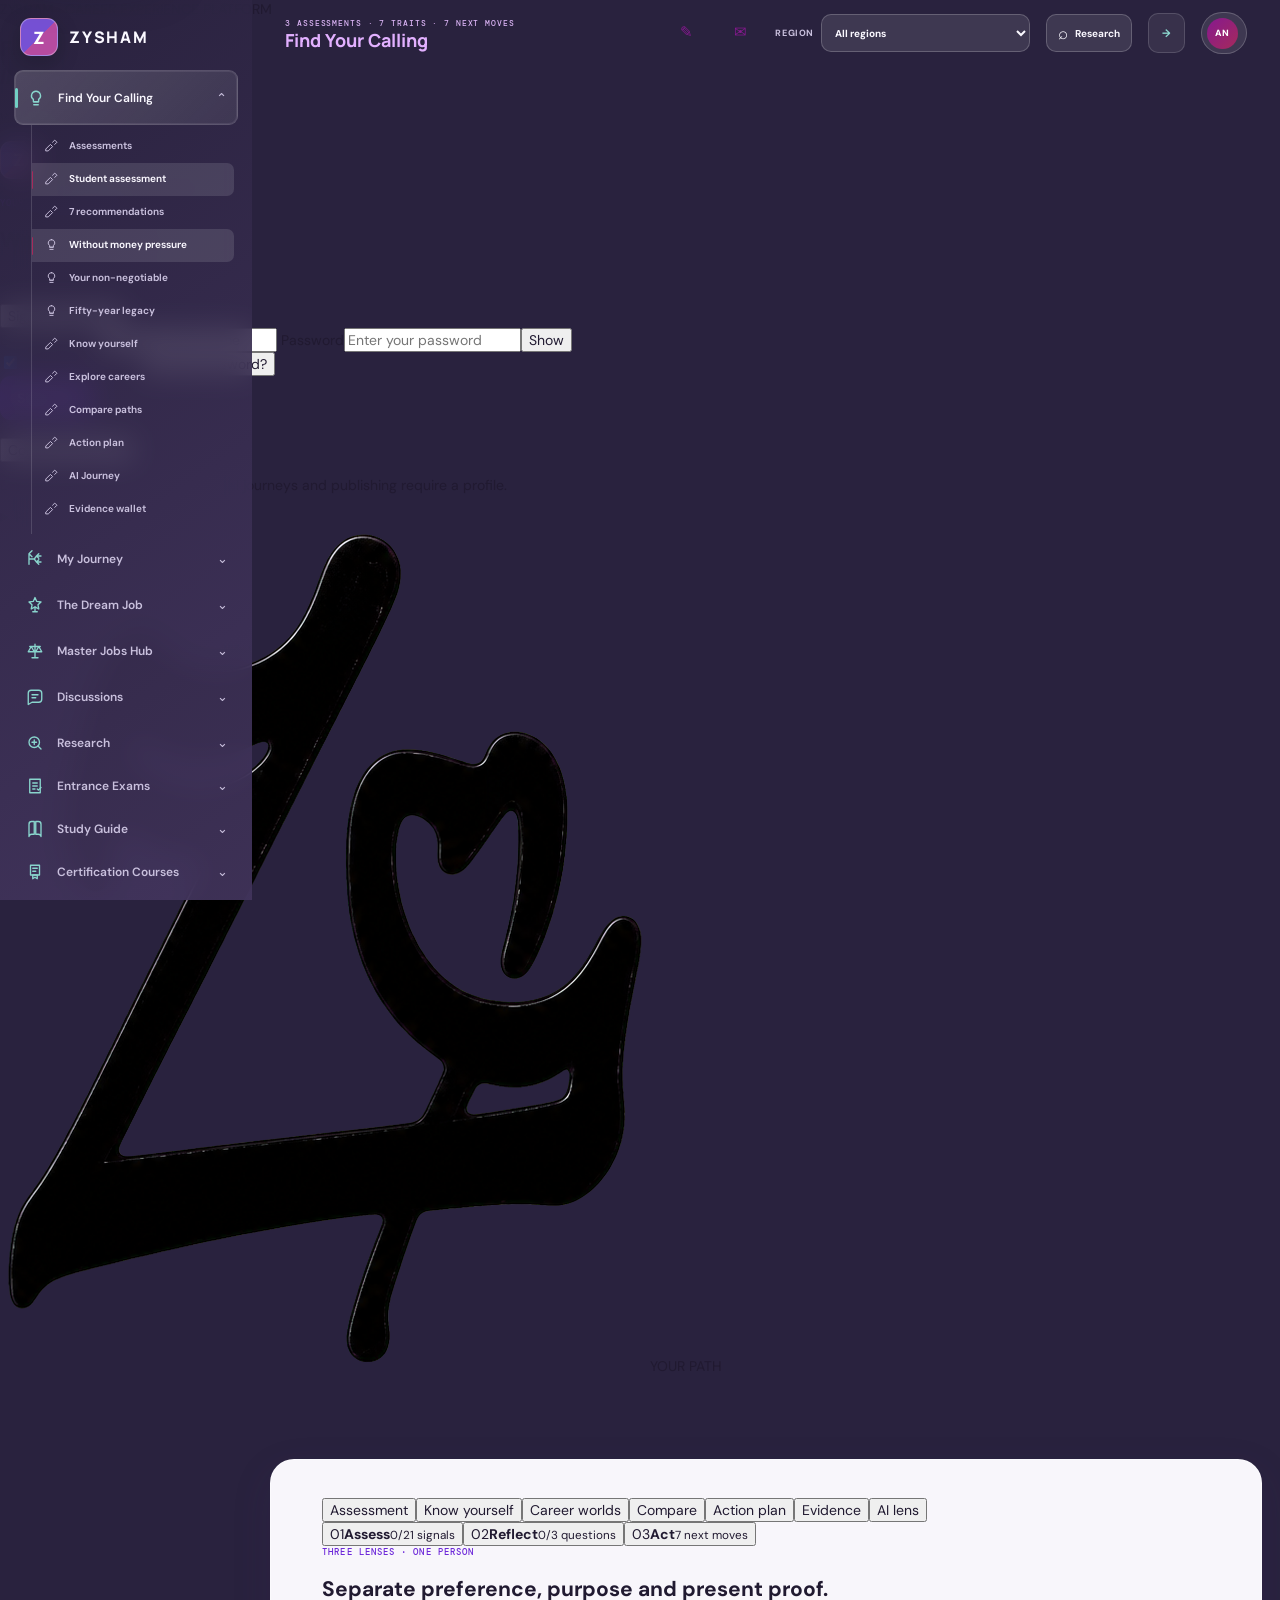
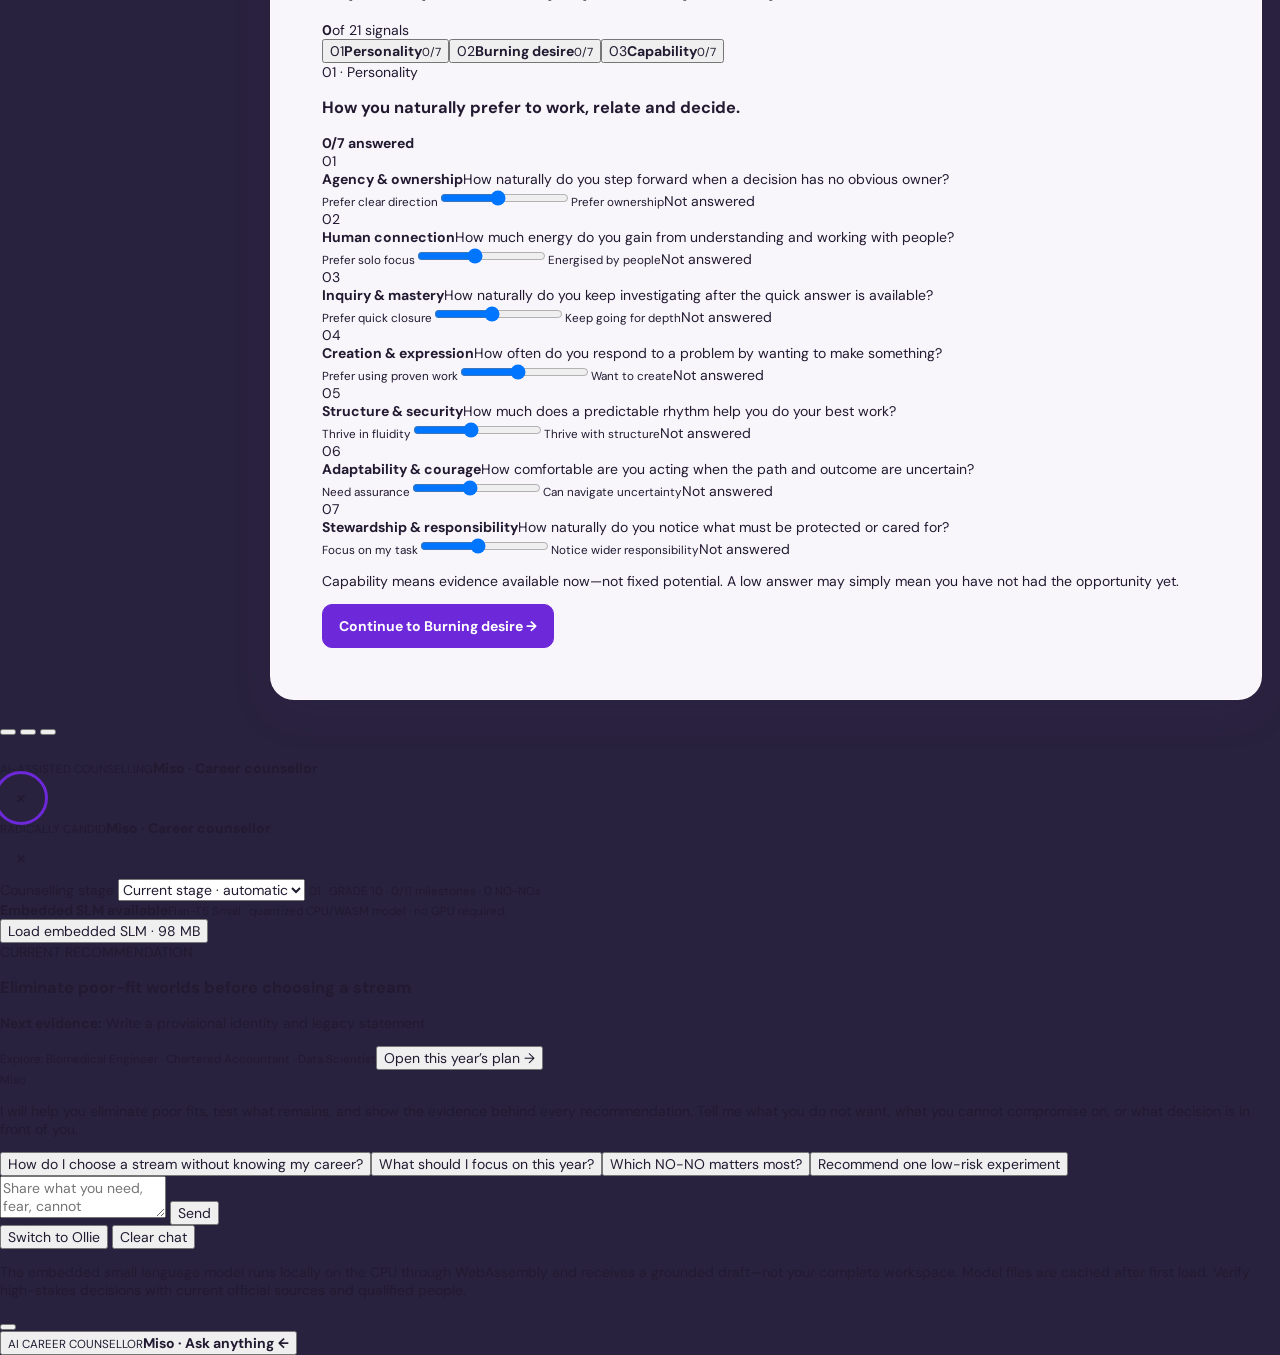
==== index.html @ d0280407 "Add local AI guidance and Android release" ====
<!doctype html>
<html lang="en">
  <head>
    <meta charset="UTF-8" />
    <meta name="viewport" content="width=device-width, initial-scale=1.0" />
    <meta name="description" content="ZYSHAM helps Indian students and their families discover, compare, and test career paths with honest guidance." />
    <meta name="theme-color" content="#e7e1f6" />
    <title>ZYSHAM | Career clarity, built together</title>
    <link rel="preconnect" href="https://fonts.googleapis.com" />
    <link rel="preconnect" href="https://fonts.gstatic.com" crossorigin />
    <link href="https://fonts.googleapis.com/css2?family=DM+Mono:wght@400;500&family=DM+Sans:opsz,wght@9..40,400;9..40,500;9..40,600;9..40,700&family=Manrope:wght@500;600;700;800&display=swap" rel="stylesheet" />
    <link rel="stylesheet" href="style.css" />
    <link rel="stylesheet" href="theme.css" />
  </head>
  <body data-theme="violet">
    <a class="skip-link" href="#workspace">Skip to workspace</a>

    <section class="entry-gate" id="entryGate" aria-label="Welcome to ZYSHAM">
      <div class="entry-visual" role="img" aria-label="A collage of university life, learning, mentoring, projects, and career discovery">
        <div class="entry-visual-copy"><span>ZYSHAM · CAREER EXPERIENCE PLATFORM</span><h1>Figure your<br><em>life out.</em></h1><p>Who do you want to become?</p></div>
      </div>
      <div class="entry-zip-seam" aria-hidden="true"></div>
      <div class="entry-auth">
        <div class="entry-auth-brand"><span class="brand-mark" aria-hidden="true">Z</span><span><strong>ZYSHAM</strong><small>Career Experience Platform</small></span></div>
        <form class="entry-profile-form" id="profileForm">
          <header class="entry-auth-heading"><p class="eyebrow">YOUR CAREER WORKSPACE</p><h2 id="entryTitle">Welcome back.</h2><p class="entry-auth-copy" id="entryAuthCopy">Sign in to continue your journey.</p></header>
          <div class="entry-auth-tabs" role="tablist" aria-label="Account access"><button type="button" class="active" role="tab" aria-selected="true" data-auth-mode="signin">Sign in</button><button type="button" role="tab" aria-selected="false" data-auth-mode="create">Sign up</button></div>
          <div class="entry-credentials">
            <label><span id="entryIdentifierLabel">Email or user ID</span><input id="entryIdentifier" name="identifier" type="text" autocomplete="username" maxlength="120" placeholder="Email or profile name" required></label>
            <label><span>Password</span><span class="entry-password-field"><input id="entryPassword" name="password" type="password" autocomplete="current-password" minlength="8" maxlength="72" placeholder="Enter your password" required><button type="button" id="toggleEntryPassword" aria-label="Show password" aria-pressed="false">Show</button></span></label>
          </div>
          <div class="entry-signin-options" id="entrySigninOptions"><label><input type="checkbox" id="rememberEntry" checked> Keep me signed in</label><button type="button" class="entry-help" id="signinHelp">Forgot password?</button></div>
          <div class="entry-create-fields" id="entryCreateFields" hidden>
          <div class="entry-profile-intro"><strong>Set up your profile</strong><span>Shown only during sign up</span></div>
          <div class="entry-role-tabs" role="tablist" aria-label="Choose profile type"><button type="button" class="active" role="tab" aria-selected="true" data-entry-role="student">Student</button><button type="button" role="tab" aria-selected="false" data-entry-role="parent">Parent</button><button type="button" role="tab" aria-selected="false" data-entry-role="admin">Team admin</button></div>
          <div class="entry-role-fields" data-role-fields="student">
            <label>Student name<input id="profileName" maxlength="40" placeholder="e.g. Anya" required></label>
            <div class="profile-field-row"><label>Current stage<select id="profileGrade"><option value="10">Grade 10</option><option value="11">Grade 11</option><option value="12">Grade 12</option><option value="college">College</option></select></label><label>Board / route<select id="profileBoard"><option>CBSE</option><option>CISCE / ICSE</option><option>State Board</option><option>IB</option><option>Cambridge</option><option>NIOS / Open School</option><option>College / Skills route</option><option>Other</option></select></label></div>
            <label>City / district<input id="profileLocation" maxlength="60" placeholder="e.g. Chennai"></label>
          </div>
          <div class="entry-role-fields" data-role-fields="parent" hidden>
            <label>Parent / guardian name<input id="parentName" maxlength="40" placeholder="e.g. Meera"></label>
            <div class="profile-field-row"><label>Relationship<select id="parentRelationship"><option>Parent</option><option>Guardian</option><option>Older sibling</option><option>Mentor</option></select></label><label>Preferred language<select id="parentLanguage"><option>English</option><option>Hindi</option><option>Tamil</option><option>Telugu</option><option>Kannada</option><option>Malayalam</option><option>Bengali</option><option>Marathi</option><option>Other</option></select></label></div>
            <label>Student name or nickname being supported<input id="linkedStudentName" maxlength="40" placeholder="Keeps the student journey separate"></label>
          </div>
          <div class="entry-role-fields" data-role-fields="admin" hidden><label>Team member name<input id="adminName" maxlength="40" placeholder="e.g. Kavya"></label><label>Editorial responsibility<select id="adminTeamRole"><option>Editor</option><option>Career researcher</option><option>Student community lead</option><option>Family guidance lead</option><option>Administrator</option></select></label></div>
          <fieldset class="entry-guide-picker"><legend>Choose a guide</legend><label class="entry-guide selected"><input type="radio" name="guide" value="miso" checked><span class="guide-portrait cat"></span><span><strong>Miso</strong><small>Direct & analytical</small></span></label><label class="entry-guide"><input type="radio" name="guide" value="ollie"><span class="guide-portrait dog"></span><span><strong>Ollie</strong><small>Warm & practical</small></span></label></fieldset>
          </div>
          <button class="button-primary entry-submit" id="entrySubmit">Sign in &rarr;</button>
          <div class="entry-divider"><span>or</span></div>
          <button class="entry-guest" type="button" id="enterGuest">Continue as guest</button>
          <p class="entry-guest-note">Explore without an account. Personal journeys and publishing require a profile.</p>
        </form>
        <details class="entry-sample-actions"><summary>Preview a sample workspace</summary><div><button class="entry-sample-link" type="button" id="enterSample">Student journey</button><button class="entry-sample-link" type="button" id="enterAdminSample">Team publishing</button></div></details>
      </div>
      <div class="entry-zip-pull" aria-hidden="true"><img src="assets/zipper-logo-cropped.png" alt=""><span>YOUR PATH</span></div>
    </section>

    <div class="app-frame">
      <aside class="sidebar" id="sidebar">
        <div class="brand-lockup">
          <span class="brand-mark" aria-hidden="true">Z</span>
          <span><strong>ZYSHAM</strong></span>
          <button class="icon-button sidebar-close" id="sidebarClose" aria-label="Close navigation">×</button>
        </div>

        <nav class="primary-nav" aria-label="Career workspace">
          <button class="nav-item calling-menu active" data-view="calling" data-menu="calling"><span class="nav-icon" data-icon="calling" aria-hidden="true"></span><span>Find Your Calling</span></button>
          <button class="nav-item" data-view="overview" data-menu="journey"><span class="nav-icon" data-icon="journey" aria-hidden="true"></span><span>My Journey</span></button>
          <button class="nav-item" data-view="dream-job" data-menu="dreamJob"><span class="nav-icon" data-icon="dream" aria-hidden="true"></span><span>The Dream Job</span></button>
          <button class="nav-item" data-view="jobs" data-menu="jobs"><span class="nav-icon" data-icon="karma" aria-hidden="true"></span><span>Master Jobs Hub</span></button>
          <button class="nav-item" data-view="discussions" data-menu="discussions"><span class="nav-icon" data-icon="discussions" aria-hidden="true"></span><span>Discussions</span></button>
          <button class="nav-item" data-view="research" data-menu="research"><span class="nav-icon" data-icon="research" aria-hidden="true"></span><span>Research</span></button>
        </nav>

        <nav class="learning-nav" aria-label="Learning and skill building">
          <button class="nav-item" data-view="entrance-exams" data-menu="exams"><span class="nav-icon" data-icon="exam" aria-hidden="true"></span><span>Entrance Exams</span></button>
          <button class="nav-item" data-view="study-guide" data-menu="study"><span class="nav-icon" data-icon="study" aria-hidden="true"></span><span>Study Guide</span></button>
          <button class="nav-item" data-view="certifications" data-menu="certifications"><span class="nav-icon" data-icon="certificate" aria-hidden="true"></span><span>Certification Courses</span></button>
          <button class="nav-item" data-view="traditional" data-menu="traditional"><span class="nav-icon" data-icon="traditional" aria-hidden="true"></span><span>Traditional Courses</span></button>
        </nav>

        <div class="sidebar-footer">
          <a href="prompts.html"><span class="utility-icon" data-icon="journal" aria-hidden="true"></span> Prompt journal</a>
          <button id="settingsButton"><span class="utility-icon" data-icon="settings" aria-hidden="true"></span> Settings</button>
          <button id="signOutButton"><span class="utility-icon" data-icon="signout" aria-hidden="true"></span> Return to sign in</button>
          <button id="resetData"><span class="utility-icon" data-icon="reset" aria-hidden="true"></span> Reset workspace</button>
        </div>
      </aside>

      <button class="sidebar-scrim" id="sidebarScrim" aria-label="Close navigation"></button>

      <main class="app-shell" id="workspace">
        <header class="app-header">
          <div class="header-main-row">
            <div class="header-identity">
              <button class="icon-button menu-button" id="menuButton" aria-label="Open navigation">☰</button>
              <div><span id="pageEyebrow">YOUR DECISION SPACE</span><h1 id="pageTitle">Overview</h1></div>
            </div>

            <div class="header-actions">
              <button class="header-editorial-link" data-view="blog" aria-label="Open Team Blog" title="Team Blog"><span aria-hidden="true">✎</span><em>Team Blog</em></button>
              <button class="header-editorial-link" data-view="newsletters" aria-label="Open Newsletter" title="Newsletter"><span aria-hidden="true">✉</span><em>Newsletter</em></button>
              <label class="global-region-picker" for="globalRegionSelect"><span>Region</span><select id="globalRegionSelect" aria-label="Filter regional content"><option value="All">All regions</option></select></label>
              <button class="research-button" id="researchButton" aria-label="Open research drawer" aria-controls="rightDrawer"><span aria-hidden="true">⌕</span><em>Research</em></button>
              <button class="audience-switch" id="audienceSwitch" aria-label="Switch between student and parent view"><span>Student view</span><b>→</b></button>
              <button class="header-profile-button" id="headerProfileButton" aria-label="Open profile and account settings" aria-controls="rightDrawer" title="Profile and account settings"><span id="headerProfileAvatar">GE</span><em id="headerProfileLabel">Guest</em><b aria-hidden="true">⌄</b></button>
            </div>
          </div>
        </header>

        <section class="view-host" id="viewHost" aria-live="polite"></section>
      </main>

      <aside class="journey-inspector" id="journeyInspector" aria-label="Edit journey stop" aria-hidden="true">
        <div class="journey-inspector-head"><div><span id="journeyInspectorStep">JOURNEY STOP</span><strong id="journeyInspectorTitle">Grade 10 context</strong></div><button class="icon-button" id="journeyInspectorClose" aria-label="Close journey stop">×</button></div>
        <div id="journeyInspectorBody"></div>
      </aside>
      <button class="journey-scrim" id="journeyScrim" aria-label="Close journey stop"></button>

      <aside class="research-panel" id="researchPanel" aria-label="Research shelf" aria-hidden="true">
        <div class="research-panel-head"><div><span>EVIDENCE BEFORE DECISIONS</span><strong>Research shelf</strong></div><button class="icon-button" id="researchClose" aria-label="Close research shelf">×</button></div>
        <div id="researchPanelBody"></div>
      </aside>
      <button class="research-scrim" id="researchScrim" aria-label="Close research shelf"></button>

      <aside class="settings-panel" id="settingsPanel" aria-label="Settings" aria-hidden="true">
        <div class="settings-head"><div><span>PERSONALISE ZYSHAM</span><strong>Settings</strong></div><button class="icon-button" id="settingsClose" aria-label="Close settings">×</button></div>
        <section class="settings-section android-settings">
          <p class="eyebrow">ANDROID APP</p>
          <h2>Zysham, ready to go.</h2>
          <p>Get the newest Zysham app for Android. This same button stays current whenever a new version is published.</p>
          <div class="android-download-card">
            <span class="android-download-icon" aria-hidden="true"><svg viewBox="0 0 24 24"><rect x="5" y="2.5" width="14" height="19" rx="3"></rect><path d="M12 7v7m-3-3 3 3 3-3M10 18h4"></path></svg></span>
            <span><span class="android-latest-badge">LATEST</span><strong>Zysham for Android</strong><small>Android 7.0 or newer · Direct APK</small></span>
            <a class="button-primary" href="https://github.com/shishyan/Zysham2026/releases/download/android-latest/zysham-latest.apk" download>Download latest APK</a>
          </div>
          <div class="android-release-facts"><span>Automatically refreshed</span><span>Official GitHub release</span><span>No account required</span></div>
          <small class="android-install-note">Because this is a direct download rather than a Play Store install, Android may ask you to approve installation from your browser.</small>
        </section>
        <section class="settings-section account-settings"><p class="eyebrow">PROFILE & COMMUNICATION</p><h2>Your account.</h2><p>Review identity, role, newsletter consent and communication preferences. Journey records remain separate from email choices.</p><div id="accountSettingsBody"></div></section>
        <section class="settings-section appearance-settings">
          <p class="eyebrow">APPEARANCE</p><h2>Default or make it yours.</h2><p>Use the calm Zysham default, or keep a personal theme and campus background override on this device.</p>
          <div class="appearance-mode" role="radiogroup" aria-label="Appearance behavior">
            <button type="button" data-appearance-mode="default" role="radio"><strong>Zysham default</strong><small>Violet-purple · Campus walk</small></button>
            <button type="button" data-appearance-mode="override" role="radio"><strong>My override</strong><small>Use the choices below</small></button>
          </div>
          <div class="appearance-overrides" id="appearanceOverrides">
            <div class="settings-subsection"><span class="settings-label">THEME</span><div class="settings-theme-options" aria-label="Choose theme">
              <button class="theme-choice" data-theme-choice="violet" title="Violet-purple theme"><span></span><em>Violet-purple</em></button>
              <button class="theme-choice" data-theme-choice="brown-violet" title="Dark brown-violet theme"><span></span><em>Dark brown-violet</em></button>
              <button class="theme-choice" data-theme-choice="aurora" title="Aurora Light theme"><span></span><em>Aurora Light</em></button>
              <button class="theme-choice" data-theme-choice="teal" title="Green-teal theme"><span></span><em>Green-teal</em></button>
            </div></div>
            <div class="settings-subsection"><span class="settings-label">APP BACKGROUND</span><p>Built-in and personal backgrounds are dimmed to keep content readable.</p><div class="background-options" id="backgroundOptions"></div></div>
            <form class="background-add-form" id="backgroundAddForm">
              <div><span class="settings-label">ADD A BACKGROUND</span><small>Choose an image from this device or paste a direct HTTPS image URL. Personal files are resized before being stored locally.</small></div>
              <label>Display name<input name="name" maxlength="40" placeholder="e.g. Anna University courtyard"></label>
              <label>Image from device<input name="file" type="file" accept="image/jpeg,image/png,image/webp"></label>
              <label class="background-url-label">Or direct image URL<input name="url" type="url" inputmode="url" placeholder="https://example.org/campus.jpg"></label>
              <button class="button-secondary" type="submit">Add to background library</button>
            </form>
            <button class="button-quiet appearance-reset" id="appearanceReset" type="button">Clear override and restore Zysham default</button>
          </div>
        </section>
        <section class="settings-section generated-names-settings"><p class="eyebrow">COMMUNITY IDENTITIES</p><h2>Generated Names</h2><p>Names attached to starter conversations are generated product fixtures, not user accounts. Choose the pool used when previewing community content.</p><label>Name pool<select id="generatedNameScope"><option>Tamil Nadu</option><option>India</option><option>International</option></select></label><div class="generated-name-preview" id="generatedNamePreview"></div><small>Defined here at product level. They never appear as registered students or a user directory.</small></section>
      </aside>
      <button class="settings-scrim" id="settingsScrim" aria-label="Close settings"></button>
    </div>

    <aside class="right-drawer" id="rightDrawer" aria-label="Workspace drawer" aria-hidden="true">
      <header class="right-drawer-head"><div class="right-drawer-identity"><span class="right-drawer-icon" id="rightDrawerIcon" hidden></span><span><small id="rightDrawerKicker">WORKSPACE TOOL</small><strong id="rightDrawerTitle">Details</strong></span></div><button class="icon-button" id="rightDrawerClose" aria-label="Close right drawer">×</button></header>
      <div class="right-drawer-body" id="rightDrawerBody"></div>
    </aside>
    <button class="right-drawer-scrim" id="rightDrawerScrim" aria-label="Close right drawer"></button>

    <aside class="mentor-dock" id="mentorDock" aria-label="Career mentor">
      <button class="mentor-trigger" id="mentorTrigger" aria-expanded="false" aria-controls="rightDrawer">
        <span class="mentor-face mentor-animal cat" id="mentorFace"></span>
        <span><small>AI CAREER COUNSELLOR</small><strong><span id="mentorTriggerName">Miso</span> · Ask anything</strong></span>
        <b>←</b>
      </button>
      <div class="mentor-panel" id="mentorPanel">
        <div class="mentor-panel-head">
          <div><span class="mentor-face mentor-animal cat"></span><span><small id="mentorRole">RADICALLY CANDID</small><strong><span id="mentorName">Miso</span> · Career counsellor</strong></span></div>
          <button class="icon-button" id="mentorClose" aria-label="Collapse career counsellor">×</button>
        </div>
        <section class="mentor-context" aria-label="Counselling context">
          <label for="mentorStage">Counselling stage</label>
          <select id="mentorStage">
            <option value="auto">Current stage · automatic</option>
            <option value="grade10">Grade 10</option><option value="grade11">Grade 11</option><option value="grade12">Grade 12</option>
            <option value="college1">College year 1</option><option value="college2">College year 2</option><option value="college3">College year 3</option>
            <option value="collegeFinal">College final year</option><option value="firstJob">First job</option><option value="dreamJob">Dream work · years 1–12</option>
          </select>
          <small id="mentorContextSummary"></small>
        </section>
        <section class="mentor-model" aria-label="Local AI model">
          <div><span id="mentorModelDot"></span><strong id="mentorModelStatus">Embedded SLM available</strong><small id="mentorModelDetail">Flan-T5 Small · quantized CPU/WASM model · no GPU required.</small></div>
          <button type="button" data-mentor-action="load-model" id="mentorModelButton">Load embedded SLM · 98 MB</button>
          <div class="mentor-model-progress" id="mentorModelProgress" hidden><span></span></div>
        </section>
        <section class="mentor-recommendation" id="mentorRecommendation" aria-label="Current recommendation"></section>
        <div class="mentor-chat-log" id="mentorMessages" role="log" aria-live="polite" aria-label="Conversation with career counsellor"></div>
        <div class="mentor-suggestions" id="mentorSuggestions" aria-label="Suggested questions"></div>
        <form class="mentor-chat-form" id="mentorChatForm">
          <label class="sr-only" for="mentorChatInput">Share your needs or ask a career question</label>
          <textarea id="mentorChatInput" rows="2" maxlength="1200" placeholder="Share what you need, fear, cannot compromise on, or want to test…" required></textarea>
          <button type="submit" aria-label="Send message">Send</button>
        </form>
        <div class="mentor-actions">
          <button data-mentor-action="switch">Switch to Ollie</button>
          <button data-mentor-action="clear">Clear chat</button>
        </div>
        <p class="mentor-disclosure">The embedded small language model runs locally on the CPU through WebAssembly and receives a grounded draft—not your complete workspace. Model files are cached after first load. Verify high-stakes decisions with current official sources and qualified people.</p>
      </div>
    </aside>

    <div class="toast" id="toast" role="status"></div>
    <script type="module" src="app.js"></script>
  </body>
</html>
---- style.css ----
:root {
  --sidebar: 252px;
  --header: 66px;
  --radius-xs: 8px;
  --radius-sm: 12px;
  --radius-md: 16px;
  --radius-lg: 24px;
  --shadow-sm: 0 1px 2px rgba(16, 24, 40, .05), 0 5px 18px rgba(16, 24, 40, .045);
  --shadow-lg: 0 22px 55px rgba(10, 30, 33, .16);
  font-family: 'DM Sans', 'Segoe UI', sans-serif;
  font-synthesis: none;
}

/* Entrance Exams */
.entrance-exams-view { display: grid; gap: 18px; }
.entrance-exams-hero { position: relative; display: grid; grid-template-columns: minmax(0,1.55fr) minmax(230px,.7fr); gap: 26px; overflow: hidden; padding: clamp(24px,4vw,46px); border: 1px solid var(--line); border-radius: 22px; background: linear-gradient(135deg, color-mix(in srgb, var(--primary) 92%, #142b50), color-mix(in srgb, var(--secondary) 82%, #102b34)); color: #fff; box-shadow: 0 18px 45px rgba(36,25,37,.14); }
.entrance-exams-hero::after { position: absolute; right: -70px; bottom: -110px; width: 300px; height: 300px; border: 52px solid rgba(255,255,255,.07); border-radius: 50%; content: ''; }
.entrance-exams-hero > div, .entrance-exams-hero > aside { position: relative; z-index: 1; }
.entrance-exams-hero .eyebrow { color: #aee9e2; }
.entrance-exams-hero h2 { max-width: 760px; margin: 8px 0 10px; color: #fff; font-size: clamp(30px,5vw,56px); line-height: .98; letter-spacing: -.045em; }
.entrance-exams-hero p:not(.eyebrow) { max-width: 700px; margin: 0; color: rgba(255,255,255,.78); font-size: 14px; line-height: 1.7; }
.entrance-exams-hero > div > div { display: flex; flex-wrap: wrap; gap: 9px; margin-top: 22px; }
.entrance-exams-hero .button-secondary { border-color: rgba(255,255,255,.32); background: rgba(255,255,255,.1); color: #fff; }
.entrance-exams-hero > aside { display: grid; align-content: center; gap: 1px; overflow: hidden; border: 1px solid rgba(255,255,255,.18); border-radius: 16px; background: rgba(255,255,255,.08); backdrop-filter: blur(12px); }
.entrance-exams-hero > aside span { display: grid; grid-template-columns: 72px 1fr; align-items: center; gap: 12px; padding: 16px; border-bottom: 1px solid rgba(255,255,255,.12); }
.entrance-exams-hero > aside span:last-child { border-bottom: 0; }
.entrance-exams-hero > aside strong { color: #fff; font: 700 25px 'DM Mono', monospace; }
.entrance-exams-hero > aside small { color: rgba(255,255,255,.72); font-size: 11px; }

.exam-workspace-tabs { display: flex; gap: 7px; overflow-x: auto; padding: 5px; border: 1px solid var(--line); border-radius: 13px; background: var(--surface); }
.exam-workspace-tabs button { min-height: 38px; padding: 8px 15px; border: 0; border-radius: 9px; background: transparent; color: var(--muted); font-size: 11px; font-weight: 700; white-space: nowrap; }
.exam-workspace-tabs button.active { background: var(--primary); color: #fff; box-shadow: 0 6px 14px color-mix(in srgb, var(--primary) 24%, transparent); }
.exam-catalogue, .exam-planning, .exam-handbook { display: grid; gap: 18px; }
.exam-category-strip { display: flex; gap: 8px; overflow-x: auto; padding: 2px 0 7px; scrollbar-width: thin; }
.exam-category-strip button { flex: 0 0 164px; display: grid; gap: 4px; min-height: 72px; padding: 13px; border: 1px solid var(--line); border-radius: 12px; background: var(--surface); color: var(--ink); text-align: left; }
.exam-category-strip button:hover, .exam-category-strip button.active { border-color: var(--primary); background: var(--primary-soft); }
.exam-category-strip strong { font-size: 11px; line-height: 1.25; }
.exam-category-strip small { color: var(--muted); font: 500 8px 'DM Mono', monospace; }
.exam-search { display: grid; grid-template-columns: minmax(0,1fr) auto; align-items: end; gap: 12px; padding: 15px; border: 1px solid var(--line); border-radius: 14px; background: var(--surface); }
.exam-search label { display: grid; gap: 7px; color: var(--muted); font-size: 9px; font-weight: 700; }
.exam-search input { width: 100%; min-height: 43px; padding: 9px 12px; border: 1px solid var(--line-strong); border-radius: 9px; background: var(--surface-soft); color: var(--ink); }
.exam-search > div { display: grid; grid-template-columns: auto auto; align-items: baseline; gap: 7px; min-width: 150px; padding: 8px 12px; }
.exam-search > div strong { color: var(--primary); font: 700 24px 'DM Mono', monospace; }
.exam-search > div span { color: var(--muted); font-size: 9px; }
.exam-section-head { display: grid; grid-template-columns: minmax(0,1fr); align-items: end; gap: 15px; padding: 3px 2px; }
.exam-section-head > div:first-child { flex: 1 1 430px; min-width: 0; }
.exam-section-head h3 { margin: 6px 0; color: var(--ink); font-size: clamp(22px,3vw,34px); line-height: 1.08; letter-spacing: -.025em; }
.exam-section-head p:not(.eyebrow) { max-width: 760px; margin: 0; color: var(--muted); font-size: 12px; line-height: 1.65; }
.exam-section-head > button { justify-self: start; }
.exam-card-grid { display: grid; grid-template-columns: repeat(2,minmax(0,1fr)); gap: 11px; }
.exam-card { border: 1px solid var(--line); border-radius: 13px; background: var(--surface); transition: border-color .18s ease, box-shadow .18s ease; }
.exam-card[open] { border-color: var(--primary); box-shadow: 0 12px 26px rgba(30,24,34,.08); }
.exam-card summary { display: grid; grid-template-columns: 42px minmax(0,1fr) auto; gap: 11px; align-items: center; min-height: 92px; padding: 14px; cursor: pointer; list-style: none; }
.exam-card summary::-webkit-details-marker { display: none; }
.exam-card summary > span:nth-child(2) { display: grid; gap: 3px; min-width: 0; }
.exam-monogram { display: grid; place-items: center; width: 42px; height: 42px; border-radius: 11px; background: var(--primary-soft); color: var(--primary); font: 700 11px 'DM Mono', monospace; }
.exam-card summary small { color: var(--muted); font: 500 8px 'DM Mono', monospace; text-transform: uppercase; }
.exam-card summary strong { color: var(--ink); font-size: 14px; }
.exam-card summary em { overflow: hidden; color: var(--ink-soft); font-size: 10px; font-style: normal; text-overflow: ellipsis; white-space: nowrap; }
.exam-card summary > b { color: var(--primary); font-size: 18px; transition: transform .18s ease; }
.exam-card[open] summary > b { transform: rotate(45deg); }
.exam-card > div { padding: 0 15px 16px 68px; }
.exam-card dl { display: grid; gap: 9px; margin: 0 0 13px; }
.exam-card dl div { display: grid; grid-template-columns: 116px minmax(0,1fr); gap: 10px; padding-top: 9px; border-top: 1px solid var(--line); }
.exam-card dt { color: var(--muted); font-size: 8px; font-weight: 700; text-transform: uppercase; }
.exam-card dd { margin: 0; color: var(--ink-soft); font-size: 10px; line-height: 1.5; }
.exam-card a { color: var(--primary); font-size: 10px; font-weight: 750; text-decoration: none; }
.exam-empty { grid-column: 1/-1; display: grid; place-items: center; gap: 7px; min-height: 220px; padding: 30px; border: 1px dashed var(--line-strong); border-radius: 14px; color: var(--muted); text-align: center; }
.exam-empty strong { color: var(--ink); font-size: 18px; }
.exam-empty button { margin-top: 7px; padding: 9px 13px; border: 0; border-radius: 8px; background: var(--primary); color: #fff; }

.exam-decision-steps { display: grid; gap: 9px; counter-reset: exam-plan; }
.exam-decision-steps article { display: grid; grid-template-columns: 50px minmax(0,1fr); gap: 10px 15px; align-items: center; padding: 17px; border: 1px solid var(--line); border-radius: 13px; background: var(--surface); }
.exam-decision-steps article > span { display: grid; place-items: center; width: 42px; height: 42px; border-radius: 50%; background: var(--primary-soft); color: var(--primary); font: 700 13px 'DM Mono', monospace; }
.exam-decision-steps h4 { margin: 0 0 4px; color: var(--ink); font-size: 13px; }
.exam-decision-steps p { margin: 0; color: var(--muted); font-size: 10px; line-height: 1.55; }
.exam-decision-steps button { grid-column: 2; justify-self: start; padding: 3px 0; border: 0; background: transparent; color: var(--primary); font-size: 9px; font-weight: 750; }
.exam-counselling-map { display: grid; grid-template-columns: minmax(210px,.55fr) 1.45fr; gap: 20px; padding: 22px; border-radius: 16px; background: var(--chrome-gradient-strong); color: var(--chrome-text); }
.exam-counselling-map h3 { margin: 7px 0; color: inherit; font-size: 24px; }
.exam-counselling-map > div { display: grid; grid-template-columns: repeat(2,minmax(0,1fr)); gap: 8px; }
.exam-counselling-map article { padding: 13px; border: 1px solid rgba(255,255,255,.14); border-radius: 10px; background: rgba(255,255,255,.06); }
.exam-counselling-map article strong { font-size: 11px; }
.exam-counselling-map article p { margin: 6px 0 0; color: var(--chrome-muted); font-size: 9px; line-height: 1.55; }
.exam-family-check { display: grid; grid-template-columns: 180px 1fr; gap: 15px; padding: 18px; border-left: 4px solid var(--highlight); border-radius: 5px 12px 12px 5px; background: var(--highlight-soft); }
.exam-family-check strong { color: var(--ink); font-size: 12px; }
.exam-family-check p { margin: 0; color: var(--ink-soft); font-size: 10px; line-height: 1.6; }

.exam-document-actions { display: flex; flex-wrap: wrap; justify-content: flex-start; gap: 8px; }
.exam-document-actions a { padding-inline: 12px; white-space: nowrap; }
.exam-handbook-layout { display: grid; grid-template-columns: 235px minmax(0,1fr); gap: 13px; min-height: 760px; }
.exam-handbook-layout > nav { align-self: start; display: grid; max-height: 760px; overflow-y: auto; padding: 13px; border: 1px solid var(--line); border-radius: 14px; background: var(--surface); }
.exam-handbook-layout > nav .eyebrow { padding: 4px 7px 10px; }
.exam-handbook-layout > nav button { display: grid; grid-template-columns: minmax(0,1fr) auto; gap: 7px; padding: 10px 7px; border: 0; border-bottom: 1px solid var(--line); background: transparent; color: var(--ink-soft); text-align: left; }
.exam-handbook-layout > nav button:hover, .exam-handbook-layout > nav button.active { border-radius: 7px; background: var(--primary-soft); color: var(--primary); }
.exam-handbook-layout > nav button span { font-size: 9px; line-height: 1.35; }
.exam-handbook-layout > nav button small { font: 500 7px 'DM Mono', monospace; white-space: nowrap; }
.exam-pdf-frame { display: grid; grid-template-rows: auto minmax(680px,1fr) auto; overflow: hidden; border: 1px solid var(--line); border-radius: 14px; background: #383838; }
.exam-pdf-frame > div { display: flex; justify-content: space-between; gap: 12px; padding: 12px 15px; background: var(--surface); color: var(--ink); }
.exam-pdf-frame > div strong { font-size: 10px; }
.exam-pdf-frame > div span { color: var(--muted); font: 500 8px 'DM Mono', monospace; }
.exam-pdf-frame iframe { width: 100%; height: 100%; min-height: 680px; border: 0; background: #525659; }
.exam-pdf-frame > p { margin: 0; padding: 8px 12px; background: var(--surface); color: var(--muted); font-size: 8px; text-align: center; }
.exam-pdf-frame > p a { color: var(--primary); }
.exam-source-notes { display: grid; grid-template-columns: minmax(230px,1.4fr) repeat(4,minmax(120px,1fr)); gap: 8px; padding-top: 17px; border-top: 1px solid var(--line); }
.exam-source-notes > div, .exam-source-notes > a { display: grid; align-content: start; gap: 5px; padding: 13px; border: 1px solid var(--line); border-radius: 11px; background: var(--surface); color: var(--ink); text-decoration: none; }
.exam-source-notes > div strong, .exam-source-notes > a strong { font-size: 10px; line-height: 1.35; }
.exam-source-notes > div p { margin: 0; color: var(--muted); font-size: 8px; line-height: 1.5; }
.exam-source-notes > a span, .exam-source-notes > a em { color: var(--muted); font: 500 7px 'DM Mono', monospace; font-style: normal; }
.exam-source-notes > a em { margin-top: auto; color: var(--primary); }

@media (max-width: 1050px) {
  .entrance-exams-hero { grid-template-columns: 1fr; }
  .entrance-exams-hero > aside { grid-template-columns: repeat(3,1fr); }
  .entrance-exams-hero > aside span { grid-template-columns: 1fr; border-right: 1px solid rgba(255,255,255,.12); border-bottom: 0; }
  .exam-source-notes { grid-template-columns: repeat(2,minmax(0,1fr)); }
  .exam-source-notes > div { grid-column: 1/-1; }
}

@media (max-width: 760px) {
  .entrance-exams-hero { padding: 24px 19px; border-radius: 16px; }
  .entrance-exams-hero > aside { grid-template-columns: 1fr; }
  .entrance-exams-hero > aside span { grid-template-columns: 65px 1fr; border-right: 0; border-bottom: 1px solid rgba(255,255,255,.12); }
  .exam-search, .exam-section-head, .exam-counselling-map, .exam-family-check { grid-template-columns: 1fr; }
  .exam-section-head { display: grid; align-items: start; }
  .exam-card-grid, .exam-counselling-map > div { grid-template-columns: 1fr; }
  .exam-card > div { padding-left: 15px; }
  .exam-decision-steps article { grid-template-columns: 42px minmax(0,1fr); }
  .exam-decision-steps article button { grid-column: 2; justify-self: start; padding-left: 0; }
  .exam-handbook-layout { grid-template-columns: 1fr; min-height: 0; }
  .exam-handbook-layout > nav { grid-auto-flow: column; grid-auto-columns: 170px; max-height: none; overflow-x: auto; }
  .exam-pdf-frame { grid-template-rows: auto minmax(560px,1fr) auto; }
  .exam-pdf-frame iframe { min-height: 560px; }
  .exam-source-notes { grid-template-columns: 1fr; }
}

/* Scroll remains functional, but native scrollbar chrome stays out of the interface. */
html,
body,
.sidebar,
.app-shell,
.view-host,
.right-drawer,
.right-drawer-body,
.right-drawer-view,
.entry-gate,
.entry-auth,
.journey-rail,
.nav-submenu,
.journey-workspace-tabs,
.stage-tabs,
.research-view-tabs,
.catalogue-categories,
.chapter-tabs,
.mentor-messages,
* {
  scrollbar-width: none;
  -ms-overflow-style: none;
}

*::-webkit-scrollbar {
  width: 0;
  height: 0;
  display: none;
}

* { box-sizing: border-box; }
html { min-width: 320px; scroll-behavior: smooth; }
body { margin: 0; min-height: 100vh; overflow-x: hidden; background: var(--chrome); color: var(--ink); font-size: 14px; }
button, input, select, textarea { color: inherit; font: inherit; }
button, a { -webkit-tap-highlight-color: transparent; }
button { cursor: pointer; }
button:disabled { cursor: not-allowed; opacity: .45; }
a { color: var(--primary); }
h1, h2, h3, h4, p { overflow-wrap: anywhere; }
:focus-visible { outline: 3px solid var(--focus); outline-offset: 3px; }
[hidden] { display: none !important; }
.sr-only { position: absolute !important; width: 1px !important; height: 1px !important; padding: 0 !important; margin: -1px !important; overflow: hidden !important; clip: rect(0,0,0,0) !important; white-space: nowrap !important; border: 0 !important; }

.skip-link { position: fixed; z-index: 100; top: -80px; left: 18px; padding: 11px 15px; border-radius: var(--radius-xs); background: var(--surface); color: var(--ink); box-shadow: var(--shadow-lg); }
.skip-link:focus { top: 18px; }
.icon-button { width: 42px; height: 42px; display: grid; place-items: center; padding: 0; border: 0; border-radius: 50%; background: transparent; font-size: 22px; }

.app-frame { min-height: 100vh; }
.sidebar { position: fixed; inset: 0 auto 0 0; z-index: 40; width: var(--sidebar); display: flex; flex-direction: column; padding: 18px 14px; overflow-x: hidden; overflow-y: auto; color: var(--chrome-text); background: var(--sidebar-bg, var(--chrome-gradient, var(--chrome))); border-radius: 0; box-shadow: none; backdrop-filter: blur(14px); -webkit-backdrop-filter: blur(14px); transition: transform .22s ease; }
.sidebar > * { width: 100%; flex: 0 0 auto; }
.sidebar .primary-nav { flex: 0 0 auto; }
.brand-lockup { min-height: 52px; display: flex; align-items: center; gap: 11px; padding: 0 6px 14px; }
.brand-lockup > span:nth-child(2) { display: grid; line-height: 1.1; }
.brand-lockup strong { font: 800 16px/1 'Manrope', sans-serif; letter-spacing: .11em; }
.brand-lockup small { margin-top: 5px; color: var(--chrome-muted); font: 500 10px/1 'DM Mono', monospace; letter-spacing: .07em; text-transform: uppercase; }
.brand-mark { width: 38px; height: 38px; display: grid; place-items: center; flex: 0 0 auto; border: 1px solid rgba(255,255,255,.32); border-radius: 11px; background: var(--brand-accent); color: white; font: 800 17px 'Manrope', sans-serif; box-shadow: 0 7px 22px rgba(0,0,0,.18); }
.sidebar-close { display: none; margin-left: auto; color: var(--chrome-text); }

.student-card { display: flex; align-items: center; gap: 10px; min-height: 65px; margin: 4px 0 14px; padding: 10px; border: 1px solid rgba(255,255,255,.12); border-radius: var(--radius-sm); background: rgba(255,255,255,.055); }
.student-avatar { width: 37px; height: 37px; display: grid; place-items: center; flex: 0 0 auto; border-radius: 50%; background: var(--primary-soft); color: var(--primary); font-weight: 800; }
.student-card > span:nth-child(2) { min-width: 0; display: grid; }
.student-card strong { font-size: 12px; }
.student-card small { margin-top: 2px; color: var(--chrome-muted); font-size: 10px; }
.status-dot { width: 7px; height: 7px; flex: 0 0 auto; margin-left: auto; border-radius: 50%; background: #77d7b4; box-shadow: 0 0 0 4px rgba(119,215,180,.12); }

.primary-nav { display: grid; gap: 3px; }
.nav-label { margin: 9px 10px 7px; color: var(--chrome-muted); font: 500 9px 'DM Mono', monospace; letter-spacing: .11em; text-transform: uppercase; }
.nav-item { position: relative; min-height: 43px; display: flex; align-items: center; gap: 11px; width: 100%; padding: 8px 10px; border: 0; border-radius: 9px; background: transparent; color: var(--chrome-muted); text-align: left; font-size: 12px; font-weight: 600; transition: background .18s ease, color .18s ease; }
.nav-item:hover { background: rgba(255,255,255,.075); color: var(--chrome-text); }
.nav-item.active { background: rgba(255,255,255,.12); color: var(--chrome-text); }
.nav-item.active::before { content: ''; position: absolute; left: 0; width: 3px; height: 20px; border-radius: 4px; background: #72d0c5; }
.nav-icon { width: 22px; height: 22px; display: grid; place-items: center; color: #89d5cd; }
.nav-icon svg { width: 18px; height: 18px; }
.nav-badge { min-width: 25px; margin-left: auto; padding: 3px 6px; border-radius: 20px; background: rgba(255,255,255,.1); color: var(--chrome-text); font: 500 9px 'DM Mono', monospace; text-align: center; }
.nav-group { display: grid; min-width: 0; }
.nav-menu-chevron { flex: 0 0 auto; margin-left: auto; color: var(--chrome-muted); font-size: 13px; transition: transform .18s ease; }
.nav-item .nav-badge + .nav-menu-chevron { margin-left: -5px; }
.nav-group.expanded .nav-menu-chevron { transform: rotate(180deg); }
.nav-submenu { display: grid; max-height: 0; margin: 0 4px 0 17px; overflow: hidden; border-left: 1px solid rgba(255,255,255,.14); opacity: 0; transition: max-height .24s ease, opacity .18s ease, padding .18s ease; }
.nav-group.expanded .nav-submenu { max-height: 1200px; padding: 5px 0 8px; opacity: 1; }
.nav-submenu-label { padding: 9px 8px 4px; color: var(--chrome-muted); font: 650 7px 'DM Mono', monospace; letter-spacing: .1em; text-transform: uppercase; }
.nav-subitem { position: relative; display: grid; grid-template-columns: 24px minmax(0,1fr); gap: 6px; align-items: center; width: 100%; min-height: 33px; padding: 5px 7px; border: 0; border-radius: 0 7px 7px 0; background: transparent; color: var(--chrome-muted); text-align: left; cursor: pointer; }
.nav-subitem:hover { background: rgba(255,255,255,.075); color: var(--chrome-text); }
.nav-subitem.active { background: rgba(255,255,255,.12); color: var(--chrome-text); }
.nav-subitem.active::before { position: absolute; left: -1px; width: 2px; height: 18px; border-radius: 2px; background: var(--highlight, #d083a2); content: ''; }
.nav-subitem-marker { color: var(--chrome-muted); text-align: center; }
.nav-subitem-marker svg { width: 13px; height: 13px; }
.nav-subitem > span:last-child { display: grid; min-width: 0; gap: 2px; }
.nav-subitem strong { overflow: hidden; font-size: 10px; font-weight: 650; line-height: 1.25; text-overflow: ellipsis; white-space: nowrap; }
.nav-subitem small { overflow: hidden; color: var(--chrome-muted); font-size: 7px; line-height: 1.25; text-overflow: ellipsis; white-space: nowrap; }

.sidebar-note { margin-top: auto; padding: 14px 12px; border-left: 2px solid #79cfc4; background: rgba(255,255,255,.045); }
.sidebar .sidebar-note { margin-top: 26px; }
.note-kicker { color: #89d5cd; font: 500 8px 'DM Mono', monospace; letter-spacing: .11em; }
.sidebar-note p { margin: 7px 0 0; color: var(--chrome-muted); font-size: 11px; line-height: 1.45; }
.calling-nav { margin-top: 10px; }
.editorial-nav { display: grid; gap: 3px; margin-top: 10px; padding-top: 8px; border-top: 1px solid rgba(255,255,255,.1); }
.calling-menu { min-height: 55px; border: 1px solid rgba(255,255,255,.13); background: rgba(255,255,255,.065); }
.calling-menu > span:nth-child(2) { display: grid; gap: 3px; }
.calling-menu strong { color: var(--chrome-text); font-size: 12px; }
.calling-menu small { color: var(--chrome-muted); font-size: 8px; font-weight: 500; }
.calling-menu.active { background: linear-gradient(135deg, rgba(255,255,255,.17), rgba(255,255,255,.08)); box-shadow: inset 0 0 0 1px rgba(255,255,255,.08); }

.header-editorial-link { min-height: 40px; display: inline-flex; align-items: center; gap: 7px; padding: 8px 10px; border: 0; border-bottom: 2px solid transparent; background: transparent; color: var(--chrome-text); }
.header-editorial-link span { color: var(--secondary); font-size: 15px; }
.header-editorial-link em { font-size: 9px; font-style: normal; font-weight: 750; }
.header-editorial-link:hover, .header-editorial-link.active { color: #fff; border-bottom-color: var(--secondary); }
.header-profile-button { min-height: 42px; display: inline-flex; align-items: center; gap: 8px; padding: 4px 8px 4px 5px; border: 1px solid rgba(255,255,255,.2); border-radius: 999px; background: rgba(255,255,255,.1); color: var(--chrome-text); }
.header-profile-button > span { width: 31px; height: 31px; display: grid; place-items: center; border-radius: 50%; background: linear-gradient(135deg,var(--secondary),var(--highlight)); color: #fff; font-size: 9px; font-weight: 850; letter-spacing: .04em; }
.header-profile-button em { max-width: 86px; overflow: hidden; font-size: 9px; font-style: normal; font-weight: 750; text-overflow: ellipsis; white-space: nowrap; }
.header-profile-button b { color: var(--chrome-muted); font-size: 10px; }
.header-profile-button:hover, .header-profile-button[aria-expanded="true"] { border-color: rgba(255,255,255,.5); background: rgba(255,255,255,.17); }
body.right-drawer-open .header-editorial-link { width: 38px; justify-content: center; padding-inline: 5px; }
body.right-drawer-open .header-editorial-link em,
body.right-drawer-open .header-profile-button em,
body.right-drawer-open .header-profile-button b,
body.right-drawer-open .audience-switch span { display: none; }
.journey-inline-navigation { margin-bottom: 14px; }
.calling-workspace-tabs { border-color: color-mix(in srgb, var(--secondary) 38%, var(--line)); }
.sidebar-footer { display: grid; margin-top: 12px; padding-top: 8px; border-top: 1px solid rgba(255,255,255,.1); }
.sidebar-footer a, .sidebar-footer button { min-height: 37px; display: flex; align-items: center; gap: 9px; padding: 7px 9px; border: 0; border-radius: 8px; background: transparent; color: var(--chrome-muted); text-decoration: none; text-align: left; font-size: 11px; }
.sidebar-footer a:hover, .sidebar-footer button:hover { background: rgba(255,255,255,.07); color: var(--chrome-text); }
.sidebar-scrim { display: none; }

.app-shell { position: relative; min-height: calc(100vh - var(--header) - 36px); margin: calc(var(--header) + 18px) 18px 18px calc(var(--sidebar) + 18px); overflow: clip; background: var(--app-bg); border: 1px solid rgba(255,255,255,.38); border-radius: 24px; box-shadow: 0 14px 38px rgba(58,43,91,.15); isolation: isolate; }
.app-shell::before { content: ''; position: absolute; z-index: -1; inset: 0; background-image: var(--campus-image); background-position: center; background-size: cover; background-attachment: fixed; opacity: .10; pointer-events: none; }
.app-header { position: fixed; z-index: 30; inset: 0 0 auto var(--sidebar); height: var(--header); display: flex; flex-direction: column; padding: 0 clamp(18px, 2.6vw, 40px); color: var(--chrome-text); background: transparent; box-shadow: none; }
.header-main-row { height: 66px; width: 100%; display: flex; align-items: center; justify-content: space-between; gap: 24px; flex: 0 0 auto; }
.header-identity { display: flex; align-items: center; gap: 12px; }
.header-identity > div { display: grid; }
.header-identity span { color: var(--chrome-muted); font: 500 8px 'DM Mono', monospace; letter-spacing: .11em; }
.header-identity h1 { margin: 3px 0 0; font: 750 18px/1 'Manrope', sans-serif; }
.header-identity h1 { color: var(--page-title-accent, var(--chrome-text)); transition: color .18s ease; }
.header-identity > div > span { color: color-mix(in srgb, var(--page-title-accent, var(--chrome-muted)) 72%, var(--chrome-muted)); }

body:is([data-view="calling"]) { --page-title-accent: #e2b0ff; --page-content-accent: #784191; }
body:is([data-view="overview"],[data-view="journey-stage"],[data-view="roadmap"],[data-view="evidence"],[data-view="family"]) { --page-title-accent: #83ddd1; --page-content-accent: #176d67; }
body:is([data-view="compass"],[data-view="explore"],[data-view="compare"]) { --page-title-accent: #9bd3ff; --page-content-accent: #276b9b; }
body:is([data-view="discussions"],[data-view="experiences"]) { --page-title-accent: #ffacca; --page-content-accent: #9c4066; }
body:is([data-view="research"]) { --page-title-accent: #ffd37d; --page-content-accent: #8a5900; }
body:is([data-view="study-guide"]) { --page-title-accent: #9bd3ff; --page-content-accent: #266d9f; }
body:is([data-view="certifications"]) { --page-title-accent: #a9e8b2; --page-content-accent: #28743e; }
body:is([data-view="traditional"]) { --page-title-accent: #ffc18e; --page-content-accent: #a4541d; }
body:is([data-view="ai-journey"]) { --page-title-accent: #cbb7ff; --page-content-accent: #6547aa; }
body:is([data-view="vedic-prediction"]) { --page-title-accent: #f3c77e; --page-content-accent: #8a5a17; }
body:is([data-view="assessments"]) { --page-title-accent: #bceaff; --page-content-accent: #246d8a; }
body:is([data-view="jobs"]) { --page-title-accent: #e7bd69; --page-content-accent: #77521b; }
body:is([data-view="blog"]) { --page-title-accent: #f7afd5; --page-content-accent: #9c3f72; }
body:is([data-view="newsletters"]) { --page-title-accent: #8de1f2; --page-content-accent: #1d7284; }

body[data-theme="aurora"] { --page-title-accent: var(--page-content-accent); }

.view-host :is(.display-title,.section-heading,.journey-stage-hero h2,.research-workspace-head h2,.study-hero h2,.catalogue-hero h2,.editorial-hero h2,.ai-hero h2,.forum-header h2) { color: var(--page-content-accent, var(--primary)); }
.menu-button { display: none; color: var(--chrome-text); }
.header-actions { min-width: 0; display: flex; align-items: center; justify-content: flex-end; gap: clamp(7px, 1.25vw, 18px); }
.global-region-picker { display: flex; align-items: center; gap: 7px; color: var(--chrome-muted); font-size: 9px; font-weight: 750; text-transform: uppercase; letter-spacing: .06em; }
.global-region-picker select { min-width: 150px; min-height: 38px; padding: 6px 28px 6px 9px; border: 1px solid rgba(255,255,255,.2); border-radius: 10px; background: rgba(255,255,255,.1); color: var(--chrome-text); font-size: 10px; }
.global-region-picker select option, .global-region-picker select optgroup { background: var(--chrome); color: var(--chrome-text); }
.research-button { min-height: 38px; display: flex; align-items: center; gap: 7px; padding: 7px 11px; border: 1px solid rgba(255,255,255,.2); border-radius: 10px; background: rgba(255,255,255,.1); color: var(--chrome-text); }
.research-button span { font-size: 17px; }
.research-button em { font-style: normal; font-size: 10px; font-weight: 700; }
.theme-picker { display: flex; align-items: center; gap: 3px; padding: 4px; border: 1px solid rgba(255,255,255,.12); border-radius: 999px; }
.theme-choice { min-height: 32px; display: flex; align-items: center; gap: 6px; padding: 5px 9px; border: 0; border-radius: 999px; background: transparent; color: var(--chrome-muted); }
.theme-choice:hover, .theme-choice.active { background: rgba(255,255,255,.11); color: var(--chrome-text); }
.theme-choice span { width: 10px; height: 10px; border: 2px solid rgba(255,255,255,.72); border-radius: 50%; background: #65bdb4; }
.theme-choice[data-theme-choice="teal"] span { background: #2f967c; }
.theme-choice[data-theme-choice="violet"] span { background: #8658d2; }
.theme-choice[data-theme-choice="brown-violet"] span { background: linear-gradient(135deg, #30202d, #76508a); }
.theme-choice em { font-style: normal; font-size: 10px; }
.audience-switch { min-height: 40px; display: flex; align-items: center; gap: 16px; padding: 7px 13px; border: 1px solid rgba(255,255,255,.15); border-radius: 10px; background: rgba(255,255,255,.07); color: var(--chrome-text); font-size: 11px; }
.audience-switch b { color: #8dd8cf; }

.journey-content { width: min(1420px, 100%); margin: 0 auto; padding: clamp(18px, 2.5vw, 32px) clamp(28px, 4vw, 56px) 0; }
.journey-content .journey-rail { overflow-x: auto; overflow-y: hidden; border: 1px solid var(--line); border-radius: 14px; background: var(--surface); box-shadow: var(--shadow-sm); }
.view-host { width: min(1420px, 100%); margin: 0 auto; padding: clamp(20px, 3vw, 38px) clamp(28px, 4vw, 56px) clamp(28px, 4vw, 56px); }
.view-enter { animation: view-enter .28s ease both; }
@keyframes view-enter { from { opacity: 0; transform: translateY(5px); } to { opacity: 1; transform: none; } }
.eyebrow { margin: 0 0 10px; color: var(--primary); font: 500 9px 'DM Mono', monospace; letter-spacing: .12em; text-transform: uppercase; }
.display-title { margin: 0; font: 750 clamp(36px, 5.2vw, 70px)/.98 'Manrope', sans-serif; letter-spacing: -.055em; }
.display-title em { color: var(--primary); font-style: normal; }
.section-heading { margin: 0; font: 750 clamp(28px, 3.2vw, 43px)/1.08 'Manrope', sans-serif; letter-spacing: -.035em; }
.section-copy { max-width: 650px; margin: 13px 0 0; color: var(--ink-soft); font-size: 15px; line-height: 1.65; }
.section-header { display: flex; justify-content: space-between; align-items: end; gap: 30px; margin-bottom: 30px; }

.button-primary, .button-secondary, .button-quiet { min-height: 44px; display: inline-flex; align-items: center; justify-content: center; gap: 12px; padding: 10px 16px; border-radius: 10px; font-weight: 700; text-decoration: none; }
.button-primary { border: 1px solid var(--primary); background: var(--primary); color: white; }
.button-primary:hover { border-color: var(--primary-hover); background: var(--primary-hover); }
.button-secondary { border: 1px solid var(--line-strong); background: var(--surface); color: var(--ink); }
.button-secondary:hover { border-color: var(--primary); color: var(--primary); }
.button-quiet { min-height: 38px; padding: 7px 10px; border: 0; background: transparent; color: var(--primary); }

.overview-hero { display: grid; grid-template-columns: minmax(0, 1.2fr) minmax(310px, .8fr); gap: 22px; }
.hero-main { position: relative; min-height: 380px; display: flex; flex-direction: column; padding: clamp(28px, 4vw, 54px); overflow: hidden; border: 1px solid var(--line); border-radius: var(--radius-lg); background: var(--surface); }
.hero-main::before { content: ''; position: absolute; inset: 0 auto 0 0; width: 5px; background: var(--brand-accent); }
.hero-main .section-copy { max-width: 540px; }
.hero-actions { display: flex; flex-wrap: wrap; gap: 10px; margin-top: 30px; }
.hero-foot { display: flex; align-items: center; gap: 10px; margin-top: auto; padding-top: 35px; color: var(--muted); font-size: 11px; }
.hero-foot span { width: 7px; height: 7px; border-radius: 50%; background: var(--success); }
.pulse-card { min-height: 380px; display: flex; flex-direction: column; padding: 26px; border-radius: var(--radius-lg); background: var(--chrome); color: var(--chrome-text); }
.pulse-card .eyebrow { color: #91d7ce; }
.pulse-top { display: flex; align-items: center; justify-content: space-between; }
.pulse-ring { --progress: 0deg; width: 118px; height: 118px; display: grid; place-items: center; margin: 28px auto 20px; border-radius: 50%; background: conic-gradient(#78d4c8 var(--progress), rgba(255,255,255,.12) 0); }
.pulse-ring::before { content: ''; width: 92px; height: 92px; grid-area: 1/1; border-radius: 50%; background: var(--chrome); }
.pulse-ring strong { z-index: 1; grid-area: 1/1; font: 800 26px 'Manrope', sans-serif; }
.pulse-card h3 { margin: 0; font: 700 22px/1.2 'Manrope', sans-serif; }
.pulse-card > p { margin: 9px 0 0; color: var(--chrome-muted); line-height: 1.55; }
.pulse-card .button-secondary { width: 100%; margin-top: auto; border-color: rgba(255,255,255,.18); background: rgba(255,255,255,.08); color: var(--chrome-text); }

.decision-loop { display: grid; grid-template-columns: repeat(5, 1fr); margin: 24px 0; overflow: hidden; border: 1px solid var(--line); border-radius: var(--radius-md); background: var(--surface); }
.loop-step { position: relative; min-height: 105px; padding: 19px; border-right: 1px solid var(--line); }
.loop-step:last-child { border-right: 0; }
.loop-step span { display: block; color: var(--primary); font: 500 9px 'DM Mono', monospace; }
.loop-step strong { display: block; margin-top: 12px; font: 750 14px 'Manrope', sans-serif; }
.loop-step small { display: block; margin-top: 5px; color: var(--muted); line-height: 1.4; }

.overview-grid { display: grid; grid-template-columns: 1.4fr .8fr; gap: 22px; }
.panel { padding: 24px; border: 1px solid var(--line); border-radius: var(--radius-md); background: var(--surface); }
.panel-head { display: flex; align-items: center; justify-content: space-between; gap: 20px; margin-bottom: 20px; }
.panel-head h3 { margin: 0; font: 750 19px 'Manrope', sans-serif; }
.panel-head p { margin: 4px 0 0; color: var(--muted); font-size: 12px; }
.match-list { display: grid; gap: 10px; }
.recommendation-hold { min-height: 190px; display: grid; align-content: center; gap: 9px; padding: 24px; border: 1px dashed var(--line-strong); border-radius: var(--radius-sm); background: var(--surface-soft); }
.recommendation-hold span { color: var(--primary); font: 600 8px 'DM Mono', monospace; letter-spacing: .09em; }
.recommendation-hold strong { max-width: 520px; font: 750 17px/1.4 'Manrope', sans-serif; }
.recommendation-hold p { max-width: 620px; margin: 0; color: var(--muted); font-size: 11px; line-height: 1.55; }
.match-row { display: grid; grid-template-columns: 45px 1fr auto; align-items: center; gap: 13px; padding: 13px; border: 1px solid var(--line); border-radius: var(--radius-sm); background: var(--app-bg); }
.career-glyph { width: 45px; height: 45px; display: grid; place-items: center; border-radius: 12px; background: var(--primary-soft); color: var(--primary); font: 800 16px 'Manrope', sans-serif; }
.match-row strong { display: block; font-size: 13px; }
.match-row small { display: block; margin-top: 4px; color: var(--muted); }
.fit-label { padding: 5px 8px; border-radius: 999px; background: var(--primary-soft); color: var(--primary); font: 500 9px 'DM Mono', monospace; }
.next-step { display: flex; flex-direction: column; background: var(--surface-soft); }
.next-step-icon { width: 48px; height: 48px; display: grid; place-items: center; border-radius: 14px; background: var(--surface); color: var(--primary); font-size: 22px; }
.next-step h3 { margin: 18px 0 8px; font: 750 22px/1.2 'Manrope', sans-serif; }
.next-step p { margin: 0; color: var(--ink-soft); line-height: 1.55; }
.next-step .button-primary { margin-top: auto; align-self: flex-start; }

.compass-layout { display: grid; grid-template-columns: minmax(0, 1.35fr) minmax(290px, .65fr); gap: 22px; }
.compass-intro { align-items: stretch; }
.compass-intro .section-heading em { color: var(--primary); font-family: 'Playfair Display', serif; font-weight: 600; }
.method-note { width: min(360px, 100%); display: grid; align-content: center; gap: 5px; padding: 17px 19px; border: 1px solid rgba(109,40,217,.2); border-radius: var(--radius-md); background: linear-gradient(135deg, rgba(255,255,255,.8), rgba(238,231,251,.8)); box-shadow: var(--shadow-sm); }
.method-note strong { color: var(--primary); font: 750 13px 'Manrope', sans-serif; }
.method-note span { color: var(--ink-soft); font-size: 11px; line-height: 1.5; }
.research-shortcut { align-self: center; min-height: 42px; padding: 9px 13px; border: 1px solid var(--line-strong); border-radius: 11px; background: rgba(255,255,255,.8); color: var(--primary); font-weight: 750; box-shadow: var(--shadow-sm); }
.reality-scan { margin-bottom: 22px; padding: clamp(22px, 3vw, 34px); box-shadow: 0 16px 42px rgba(69,40,120,.12); }
.reality-scan-head { display: flex; align-items: center; justify-content: space-between; gap: 24px; margin-bottom: 24px; }
.reality-scan-head h3 { margin: 5px 0 4px; font: 800 clamp(24px, 3vw, 35px)/1.1 'Manrope', sans-serif; letter-spacing: -.035em; }
.reality-scan-head p { margin: 0; color: var(--muted); }
.scan-progress { min-width: 118px; display: flex; align-items: center; gap: 10px; padding: 12px 15px; border-radius: 14px; background: var(--primary-soft); color: var(--primary); }
.scan-progress strong { font: 800 28px/1 'Manrope', sans-serif; }
.scan-progress span { font: 650 9px/1.35 'DM Mono', monospace; text-transform: uppercase; }
.reality-question-grid { display: grid; grid-template-columns: repeat(2, minmax(0, 1fr)); gap: 12px; }
.reality-question { position: relative; display: grid; grid-template-columns: 32px 1fr auto; gap: 9px 12px; padding: 17px; border: 1px solid var(--line); border-radius: 14px; background: rgba(255,255,255,.8); transition: border-color .18s ease, box-shadow .18s ease; }
.reality-question:focus-within, .reality-question.answered { border-color: rgba(109,40,217,.38); box-shadow: 0 7px 20px rgba(79,45,128,.08); }
.reality-question-number { width: 29px; height: 29px; display: grid; place-items: center; grid-row: 1 / span 2; border-radius: 9px; background: var(--surface-soft); color: var(--primary); font: 600 9px 'DM Mono', monospace; }
.reality-question > strong { font: 700 13px/1.45 'Manrope', sans-serif; }
.range-readout { align-self: start; min-width: 74px; padding: 5px 7px; border-radius: 999px; background: var(--surface-soft); color: var(--muted); font: 600 8px 'DM Mono', monospace; text-align: center; text-transform: uppercase; }
.reality-question.answered .range-readout { background: var(--primary-soft); color: var(--primary); }
.reality-question input[type="range"] { width: 100%; height: 28px; grid-column: 2 / 4; margin: 2px 0 -2px; accent-color: var(--primary); cursor: pointer; }
.range-ends { display: flex; justify-content: space-between; gap: 14px; grid-column: 2 / 4; color: var(--muted); font-size: 9px; line-height: 1.35; }
.range-ends span:last-child { text-align: right; }
.evidence-compass { align-items: start; }
.preference-bridge { border-color: rgba(109,40,217,.24); background: linear-gradient(135deg, rgba(238,231,251,.8), rgba(255,255,255,.8)); }
.work-pattern-summary { background: var(--chrome-gradient-strong); box-shadow: 0 18px 45px rgba(53,29,91,.25); }
.pattern-kicker, .summary-nonos > span, .preference-tension > span { display: block; margin-bottom: 6px; color: var(--chrome-muted); font: 600 8px 'DM Mono', monospace; letter-spacing: .08em; }
.secondary-pattern { display: flex; align-items: center; justify-content: space-between; gap: 8px; margin: 18px 0; padding: 11px 12px; border: 1px solid rgba(255,255,255,.25); border-radius: 10px; background: rgba(255,255,255,.12); }
.secondary-pattern span { color: var(--chrome-muted); font-size: 9px; }
.secondary-pattern strong { font-size: 11px; }
.summary-nonos { display: flex; flex-wrap: wrap; gap: 6px; margin: 18px 0; }
.summary-nonos > span { width: 100%; }
.summary-nonos b { padding: 5px 8px; border-radius: 999px; background: rgba(255,255,255,.15); font-size: 9px; }
.preference-tension { margin: 12px 0; padding: 11px 12px; border-left: 3px solid rgba(255,255,255,.62); background: rgba(255,255,255,.1); }
.preference-tension p { margin: 0; font-size: 10px; }
.profile-meter { margin: 21px 0; }
.profile-meter > span { color: var(--chrome-muted); font-size: 9px; }
.profile-meter > div { height: 7px; margin-top: 8px; overflow: hidden; border-radius: 999px; background: rgba(255,255,255,.18); }
.profile-meter i { display: block; height: 100%; border-radius: inherit; background: rgba(255,255,255,.82); }
.summary-explanation { padding-top: 15px; border-top: 1px solid rgba(255,255,255,.2); font-size: 11px; }
.pattern-reset { width: 100%; min-height: 38px; margin-top: 8px; border: 0; background: transparent; color: var(--chrome-muted); font-size: 9px; text-decoration: underline; }
.inherited-nonos { margin: 0 0 15px; padding: 12px 14px; border-left: 3px solid var(--highlight); background: var(--highlight-soft); color: var(--ink-soft); font-size: 11px; line-height: 1.55; }
.conflict-tag { background: var(--highlight-soft); color: var(--highlight); }
.signal-stack { display: grid; gap: 14px; }
.signal-card { padding: 23px; border: 1px solid var(--line); border-radius: var(--radius-md); background: var(--surface); }
.signal-card-head { display: flex; align-items: start; gap: 14px; }
.signal-number { width: 31px; height: 31px; display: grid; place-items: center; flex: 0 0 auto; border-radius: 50%; background: var(--primary-soft); color: var(--primary); font: 500 10px 'DM Mono', monospace; }
.signal-card h3 { margin: 1px 0 4px; font: 750 17px 'Manrope', sans-serif; }
.signal-card p { margin: 0; color: var(--muted); font-size: 12px; }
.chip-grid { display: flex; flex-wrap: wrap; gap: 8px; margin-top: 19px; }
.choice-chip { min-height: 40px; padding: 8px 12px; border: 1px solid var(--line-strong); border-radius: 999px; background: var(--surface); color: var(--ink-soft); font-size: 12px; }
.choice-chip:hover { border-color: var(--primary); }
.choice-chip.selected { border-color: var(--primary); background: var(--primary-soft); color: var(--primary); font-weight: 700; }
.choice-chip.selected::before { content: '✓'; margin-right: 6px; }
.compass-summary { position: sticky; top: calc(var(--header) + 22px); align-self: start; padding: 26px; border-radius: var(--radius-lg); background: var(--chrome); color: var(--chrome-text); }
.compass-summary .eyebrow { color: #91d7ce; }
.compass-summary h3 { margin: 0; font: 750 25px/1.15 'Manrope', sans-serif; }
.compass-summary p { color: var(--chrome-muted); line-height: 1.6; }
.signal-bars { display: grid; gap: 12px; margin: 24px 0; }
.signal-bar > div:first-child { display: flex; justify-content: space-between; color: var(--chrome-muted); font-size: 10px; }
.bar-track { height: 6px; margin-top: 6px; overflow: hidden; border-radius: 99px; background: rgba(255,255,255,.11); }
.bar-track i { display: block; height: 100%; border-radius: inherit; background: #78d4c8; }
.compass-summary .button-secondary { width: 100%; border-color: rgba(255,255,255,.18); background: rgba(255,255,255,.08); color: var(--chrome-text); }

.filter-row { display: flex; flex-wrap: wrap; align-items: center; gap: 9px; margin-bottom: 20px; }
.search-wrap { position: relative; flex: 1 1 280px; }
.search-wrap input { width: 100%; min-height: 44px; padding: 10px 14px 10px 40px; border: 1px solid var(--line); border-radius: 10px; background: var(--surface); }
.search-wrap span { position: absolute; left: 14px; top: 12px; color: var(--muted); }
.filter-button { min-height: 40px; padding: 8px 12px; border: 1px solid var(--line); border-radius: 999px; background: var(--surface); color: var(--ink-soft); }
.filter-button.active { border-color: var(--primary); background: var(--primary-soft); color: var(--primary); font-weight: 700; }
.career-grid { display: grid; grid-template-columns: repeat(3, minmax(0, 1fr)); gap: 14px; }
.career-card { display: flex; flex-direction: column; min-height: 305px; padding: 21px; border: 1px solid var(--line); border-radius: var(--radius-md); background: var(--surface); transition: border-color .18s ease, transform .18s ease, box-shadow .18s ease; }
.career-card:hover { border-color: var(--line-strong); transform: translateY(-2px); box-shadow: var(--shadow-sm); }
.career-card-top { display: flex; align-items: start; justify-content: space-between; gap: 10px; }
.career-card .career-glyph { width: 48px; height: 48px; }
.save-button { width: 38px; height: 38px; border: 1px solid var(--line); border-radius: 50%; background: var(--surface); color: var(--muted); font-size: 18px; }
.save-button.saved { border-color: var(--highlight); background: var(--highlight-soft); color: var(--highlight); }
.career-card h3 { margin: 20px 0 8px; font: 750 19px/1.2 'Manrope', sans-serif; }
.career-card > p { margin: 0; color: var(--ink-soft); line-height: 1.5; }
.tag-row { display: flex; flex-wrap: wrap; gap: 6px; margin: 16px 0; }
.tag { padding: 5px 8px; border-radius: 999px; background: var(--surface-soft); color: var(--ink-soft); font-size: 9px; }
.career-card-foot { display: flex; align-items: center; justify-content: space-between; gap: 8px; margin-top: auto; padding-top: 15px; border-top: 1px solid var(--line); }
.career-card-foot button { min-height: 37px; border: 0; background: transparent; color: var(--primary); font-size: 11px; font-weight: 700; }
.career-card-foot button[aria-pressed="true"] { color: var(--success); }
.disclosure { margin-top: 18px; padding: 12px 14px; border-left: 3px solid var(--primary); background: var(--surface-soft); color: var(--ink-soft); font-size: 11px; line-height: 1.5; }

.compare-empty { min-height: 420px; display: grid; place-items: center; border: 1px dashed var(--line-strong); border-radius: var(--radius-lg); text-align: center; }
.compare-empty > div { max-width: 430px; }
.compare-empty span { font-size: 42px; color: var(--primary); }
.compare-empty h3 { margin: 15px 0 8px; font: 750 24px 'Manrope', sans-serif; }
.compare-empty p { margin: 0 0 22px; color: var(--muted); line-height: 1.5; }
.compare-table { overflow-x: auto; border: 1px solid var(--line); border-radius: var(--radius-md); background: var(--surface); }
.compare-grid { min-width: 780px; display: grid; grid-template-columns: 180px repeat(var(--compare-count), minmax(200px, 1fr)); }
.compare-cell { min-height: 85px; padding: 17px; border-right: 1px solid var(--line); border-bottom: 1px solid var(--line); }
.compare-cell:nth-child(calc(var(--compare-count) + 1n)) { border-right: 0; }
.compare-label { background: var(--app-bg); color: var(--muted); font: 500 9px 'DM Mono', monospace; letter-spacing: .08em; text-transform: uppercase; }
.compare-head { min-height: 155px; }
.compare-head h3 { margin: 12px 0 5px; font: 750 18px 'Manrope', sans-serif; }
.compare-head button { padding: 0; border: 0; background: transparent; color: var(--danger); font-size: 10px; }
.compare-cell p { margin: 0; color: var(--ink-soft); line-height: 1.5; }

.journey-stage-page { display: grid; gap: 20px; animation: none; }
.journey-stage-hero { min-height: 210px; display: flex; align-items: center; justify-content: space-between; gap: 30px; padding: clamp(26px, 4vw, 44px); box-shadow: 0 14px 35px rgba(57,37,92,.14); }
.journey-stage-hero > div:first-child { max-width: 820px; }
.journey-stage-hero h2 { margin: 5px 0 10px; font: 800 clamp(29px, 4vw, 48px)/1.04 'Manrope', sans-serif; letter-spacing: -.045em; }
.journey-stage-hero p:last-child { max-width: 72ch; margin: 0; color: var(--ink-soft); line-height: 1.6; }
.stage-completion { min-width: 132px; display: grid; justify-items: center; padding: 18px; border-radius: 18px; background: var(--primary-soft); color: var(--primary); }
.stage-completion strong { font: 800 32px/1 'Manrope', sans-serif; }
.stage-completion span { margin-top: 7px; color: var(--ink-soft); font-size: 9px; }
.journey-stage-layout { display: grid; grid-template-columns: minmax(0, 1.45fr) minmax(290px, .55fr); gap: 20px; align-items: start; }
.stage-milestone-board { padding: 25px; }
.stage-milestone-grid { display: grid; grid-template-columns: repeat(2, minmax(0, 1fr)); gap: 10px; }
.stage-milestone { min-height: 98px; display: grid; grid-template-columns: 34px 1fr; align-content: center; gap: 4px 12px; padding: 15px; border: 1px solid var(--line); border-radius: 13px; background: var(--surface); color: var(--ink); text-align: left; }
.stage-milestone > span { width: 32px; height: 32px; display: grid; place-items: center; grid-row: 1 / span 2; border-radius: 10px; background: var(--surface-soft); color: var(--primary); font: 600 9px 'DM Mono', monospace; }
.stage-milestone strong { font: 700 12px/1.35 'Manrope', sans-serif; }
.stage-milestone em { color: var(--muted); font-size: 8px; font-style: normal; }
.stage-milestone.complete { border-color: color-mix(in srgb, var(--success) 45%, var(--line)); background: color-mix(in srgb, var(--surface) 88%, #dff4e7); }
.stage-milestone.complete > span { background: var(--success); color: white; }
.stage-milestone.doing { border-color: var(--secondary); box-shadow: inset 4px 0 var(--secondary); }
.stage-milestone.doing > span { border: 1px solid var(--secondary); color: var(--secondary); }
.stage-milestone.doing em { color: var(--secondary); font-weight: 750; }
.stage-progress-summary { display: grid; grid-template-columns: minmax(0,1fr) auto minmax(210px,.42fr); gap: 24px; align-items: center; padding: 22px 25px; }
.stage-progress-summary h3 { max-width: 760px; margin: 5px 0 13px; font: 700 16px/1.45 'Manrope', sans-serif; }
.stage-progress-track { height: 7px; overflow: hidden; border: 1px solid var(--line); border-radius: 99px; }
.stage-progress-track span { display: block; height: 100%; border-radius: inherit; background: linear-gradient(90deg,var(--primary),var(--secondary)); transition: width .2s ease; }
.stage-progress-summary dl { display: grid; grid-template-columns: repeat(3,auto); gap: 15px; margin: 0; }
.stage-progress-summary dl div { display: grid; gap: 3px; text-align: center; }
.stage-progress-summary dt { color: var(--muted); font-size: 7px; text-transform: uppercase; }
.stage-progress-summary dd { margin: 0; color: var(--primary); font: 800 22px 'Manrope',sans-serif; }
.stage-progress-summary aside { padding-left: 18px; border-left: 2px solid var(--highlight); }
.stage-progress-summary aside span { color: var(--highlight); font: 700 7px 'DM Mono',monospace; letter-spacing: .08em; }
.stage-progress-summary aside strong, .stage-progress-summary aside small { display: block; }
.stage-progress-summary aside strong { margin: 6px 0; font-size: 11px; line-height: 1.4; }
.stage-progress-summary aside small { color: var(--muted); font-size: 8px; line-height: 1.4; }
.stage-evidence-column { display: grid; gap: 12px; }
.stage-evidence-column .panel { padding: 20px; }
.stage-evidence-column h3 { margin: 4px 0 13px; font: 750 18px/1.25 'Manrope', sans-serif; }
.stage-nono-tags { display: flex; flex-wrap: wrap; gap: 6px; margin-bottom: 16px; }
.stage-nono-tags span { padding: 6px 8px; border-radius: 999px; background: var(--highlight-soft); color: var(--highlight); font-size: 9px; text-decoration: line-through; }
.stage-nono-tags p { margin: 0; color: var(--muted); font-size: 10px; line-height: 1.5; }
.stage-proof-card dl { display: grid; gap: 10px; margin: 0; }
.stage-proof-card dl > div { display: grid; gap: 3px; padding-bottom: 9px; border-bottom: 1px solid var(--line); }
.stage-proof-card dt { color: var(--muted); font: 600 8px 'DM Mono', monospace; text-transform: uppercase; }
.stage-proof-card dd { margin: 0; color: var(--ink-soft); font-size: 10px; line-height: 1.45; }
.stage-shortlist { display: grid; gap: 7px; }
.stage-shortlist > button { display: grid; grid-template-columns: 34px 1fr; gap: 2px 9px; padding: 9px; border: 1px solid var(--line); border-radius: 10px; background: var(--surface); text-align: left; }
.stage-shortlist > button > span { width: 32px; height: 32px; display: grid; place-items: center; grid-row: 1 / span 2; border-radius: 9px; background: var(--primary-soft); color: var(--primary); font-size: 9px; font-weight: 800; }
.stage-shortlist strong { font-size: 10px; }
.stage-shortlist small { color: var(--muted); font-size: 8px; }
.stage-page-navigation { display: flex; justify-content: space-between; gap: 12px; }

.roadmap-shell { display: grid; grid-template-columns: minmax(0, 1.3fr) minmax(280px, .7fr); gap: 22px; }
.roadmap-list { display: grid; }
.roadmap-item { position: relative; display: grid; grid-template-columns: 54px 1fr auto; gap: 14px; padding: 0 0 28px; }
.roadmap-item:not(:last-child)::before { content: ''; position: absolute; left: 26px; top: 43px; bottom: 2px; width: 1px; background: var(--line-strong); }
.milestone-check { z-index: 1; width: 52px; height: 52px; display: grid; place-items: center; border: 1px solid var(--line-strong); border-radius: 50%; background: var(--surface); color: var(--muted); font-weight: 800; }
.roadmap-item.done .milestone-check { border-color: var(--success); background: #e3f4e9; color: var(--success); }
.roadmap-copy { padding: 4px 0; }
.roadmap-copy span { color: var(--primary); font: 500 9px 'DM Mono', monospace; }
.roadmap-copy h3 { margin: 5px 0; font: 750 17px 'Manrope', sans-serif; }
.roadmap-copy p { margin: 0; color: var(--muted); line-height: 1.5; }
.roadmap-action { align-self: start; min-height: 38px; padding: 7px 10px; border: 1px solid var(--line); border-radius: 9px; background: var(--surface); color: var(--primary); font-size: 10px; }
.weekly-plan { position: sticky; top: calc(var(--header) + 22px); align-self: start; }
.task-list { display: grid; gap: 8px; margin-top: 15px; }
.task-row { display: flex; align-items: start; gap: 10px; padding: 11px; border-radius: 9px; background: var(--app-bg); }
.task-row input { width: 17px; height: 17px; margin-top: 1px; accent-color: var(--primary); }
.task-row label { line-height: 1.4; }
.task-row:has(input:checked) label { color: var(--muted); text-decoration: line-through; }
.task-form { display: flex; gap: 7px; margin-top: 12px; }
.task-form input { min-width: 0; min-height: 42px; flex: 1; padding: 9px 11px; border: 1px solid var(--line); border-radius: 9px; background: var(--surface); }
.task-form button { width: 42px; border: 0; border-radius: 9px; background: var(--primary); color: white; }

.lens-tabs { display: inline-flex; gap: 3px; padding: 4px; border-radius: 999px; background: var(--surface-soft); }
.lens-tabs button { min-height: 38px; padding: 8px 13px; border: 0; border-radius: 999px; background: transparent; color: var(--muted); }
.lens-tabs button.active { background: var(--surface); color: var(--primary); box-shadow: var(--shadow-sm); font-weight: 700; }
.family-grid { display: grid; grid-template-columns: 1.1fr .9fr; gap: 20px; }
.alignment-card { min-height: 330px; display: flex; flex-direction: column; background: var(--chrome); color: var(--chrome-text); }
.alignment-card .eyebrow { color: #91d7ce; }
.alignment-score { display: flex; align-items: end; gap: 8px; margin: 15px 0; }
.alignment-score strong { font: 800 70px/.9 'Manrope', sans-serif; letter-spacing: -.06em; }
.alignment-score span { margin-bottom: 8px; color: var(--chrome-muted); }
.alignment-card > p { color: var(--chrome-muted); line-height: 1.55; }
.alignment-track { display: grid; grid-template-columns: repeat(3, 1fr); gap: 5px; margin-top: auto; }
.alignment-track i { height: 8px; border-radius: 4px; background: rgba(255,255,255,.13); }
.alignment-track i.on { background: #78d4c8; }
.prompt-cards { display: grid; gap: 9px; }
.conversation-prompt { padding: 15px; border: 1px solid var(--line); border-radius: var(--radius-sm); background: var(--surface); }
.conversation-prompt span { color: var(--primary); font: 500 9px 'DM Mono', monospace; }
.conversation-prompt p { margin: 8px 0 0; font: 650 15px/1.45 'Manrope', sans-serif; }
.shared-note { width: 100%; min-height: 110px; margin-top: 14px; padding: 12px; resize: vertical; border: 1px solid var(--line); border-radius: 10px; background: var(--surface); line-height: 1.5; }

.evidence-grid { display: grid; grid-template-columns: 1.15fr .85fr; gap: 20px; }
.evidence-form { display: grid; grid-template-columns: 1fr 160px auto; gap: 8px; }
.evidence-form input, .evidence-form select { min-width: 0; min-height: 44px; padding: 9px 11px; border: 1px solid var(--line); border-radius: 9px; background: var(--surface); }
.evidence-list { display: grid; gap: 9px; margin-top: 18px; }
.evidence-item { display: grid; grid-template-columns: 42px 1fr auto; align-items: center; gap: 11px; padding: 12px; border: 1px solid var(--line); border-radius: var(--radius-sm); background: var(--surface); }
.evidence-icon { width: 42px; height: 42px; display: grid; place-items: center; border-radius: 11px; background: var(--secondary-soft); color: var(--secondary); }
.evidence-item strong { display: block; }
.evidence-item small { color: var(--muted); }
.evidence-item button { border: 0; background: transparent; color: var(--danger); }
.experiment-card { padding: 18px; border: 1px solid var(--line); border-radius: var(--radius-md); background: var(--surface); }
.experiment-card + .experiment-card { margin-top: 10px; }
.experiment-card span { color: var(--highlight); font: 500 9px 'DM Mono', monospace; }
.experiment-card h3 { margin: 8px 0 6px; font: 750 17px 'Manrope', sans-serif; }
.experiment-card p { margin: 0 0 12px; color: var(--muted); line-height: 1.5; }

.mentor-dock { position: fixed; z-index: 50; right: 18px; bottom: 18px; width: min(360px, calc(100vw - 32px)); }
.mentor-trigger { width: 224px; min-height: 58px; display: flex; align-items: center; gap: 10px; margin-left: auto; padding: 8px 12px; border: 1px solid var(--line-strong); border-radius: 15px; background: var(--surface); box-shadow: none; text-align: left; }
.mentor-face { width: 38px; height: 38px; display: grid; place-items: center; flex: 0 0 auto; overflow: hidden; border-radius: 12px; background: var(--highlight-soft); color: var(--highlight); font: 800 16px 'Manrope', sans-serif; }
.mentor-animal, .guide-portrait { background-image: url('assets/companions.png'); background-repeat: no-repeat; }
.mentor-animal.cat { background-size: 226% auto; background-position: 10% 28%; }
.mentor-animal.dog { background-size: 226% auto; background-position: 91% 28%; }
.mentor-trigger > span:nth-child(2) { display: grid; flex: 1; }
.mentor-trigger small, .mentor-panel-head small { color: var(--muted); font: 500 7px 'DM Mono', monospace; letter-spacing: .09em; }
.mentor-trigger strong { font-size: 11px; }
.mentor-trigger b { color: var(--primary); }
.mentor-panel { display: none; margin-bottom: 8px; padding: 15px; border: 1px solid var(--line); border-radius: var(--radius-md); background: var(--surface); box-shadow: none; }
.mentor-dock.open .mentor-panel { display: flex; flex-direction: column; animation: mentor-in .2s ease both; }
.mentor-dock.open .mentor-trigger { display: none; }
@keyframes mentor-in { from { opacity: 0; transform: translateY(8px); } to { opacity: 1; transform: none; } }
.mentor-panel-head, .mentor-panel-head > div { display: flex; align-items: center; gap: 10px; }
.mentor-panel-head { justify-content: space-between; }
.mentor-panel-head > div > span:nth-child(2) { display: grid; }
.mentor-panel-head { flex: 0 0 auto; padding-bottom: 11px; border-bottom: 1px solid var(--line); }
.mentor-panel-head strong { font-size: 11px; }
.mentor-context { display: grid; gap: 5px; padding: 12px 0; border-bottom: 1px solid var(--line); }
.mentor-context label { color: var(--muted); font: 600 8px 'DM Mono', monospace; letter-spacing: .08em; text-transform: uppercase; }
.mentor-context select { min-height: 38px; padding: 7px 9px; border: 1px solid var(--line); border-radius: 9px; background: rgba(255,255,255,.72); font-size: 10px; }
.mentor-model { display: grid; grid-template-columns: minmax(0,1fr) auto; gap: 8px 10px; align-items: center; padding: 10px 0 12px; border-bottom: 1px solid var(--line); }
.mentor-model > div:first-child { display: grid; grid-template-columns: 9px 1fr; gap: 2px 7px; align-items: center; }
.mentor-model > div:first-child > span { width: 8px; height: 8px; grid-row: 1 / span 2; border: 1px solid var(--muted); border-radius: 50%; }
.mentor-model > div:first-child > span.loading, .mentor-model > div:first-child > span.generating { border-color: var(--warning); background: var(--warning); animation: mentor-pulse 1s ease infinite; }
.mentor-model > div:first-child > span.ready { border-color: var(--success); background: var(--success); }
.mentor-model > div:first-child > span.fallback { border-color: var(--secondary); background: var(--secondary); }
.mentor-model > div:first-child > span.error { border-color: var(--danger); background: var(--danger); }
.mentor-model strong { font-size: 9px; }
.mentor-model small { color: var(--muted); font-size: 7px; line-height: 1.35; }
.mentor-model > button { min-height: 34px; padding: 6px 9px; border: 1px solid var(--primary); border-radius: 8px; background: transparent; color: var(--primary); font-size: 8px; font-weight: 750; }
.mentor-model > button:disabled { opacity: .62; }
.mentor-model-progress { height: 4px; grid-column: 1 / -1; overflow: hidden; border-radius: 99px; background: var(--surface-soft); }
.mentor-model-progress span { display: block; height: 100%; border-radius: inherit; background: linear-gradient(90deg,var(--primary),var(--secondary)); transition: width .2s ease; }
@keyframes mentor-pulse { 50% { opacity: .35; } }
.mentor-context small { color: var(--muted); font-size: 8px; line-height: 1.4; }
.mentor-recommendation { margin: 11px 0; padding: 12px; border: 1px solid var(--line); border-left: 3px solid var(--primary); border-radius: 11px; background: var(--primary-soft); }
.mentor-recommendation > span { color: var(--primary); font: 650 7px 'DM Mono', monospace; letter-spacing: .09em; }
.mentor-recommendation h3 { margin: 5px 0 7px; font: 750 14px/1.25 'Manrope', sans-serif; }
.mentor-recommendation p { margin: 0 0 6px; color: var(--ink-soft); font: 500 9px/1.45 'DM Sans', sans-serif; }
.mentor-recommendation small { display: block; color: var(--muted); font-size: 8px; line-height: 1.4; }
.mentor-recommendation button { margin-top: 8px; padding: 0; border: 0; background: transparent; color: var(--primary); font-size: 9px; font-weight: 750; }
.mentor-chat-log { min-height: 130px; flex: 1 1 auto; display: grid; align-content: start; gap: 9px; overflow-y: auto; padding: 3px 2px 8px; scrollbar-width: thin; }
.mentor-message { max-width: 91%; padding: 9px 10px; border: 1px solid var(--line); border-radius: 12px 12px 12px 3px; background: rgba(255,255,255,.68); }
.mentor-message.user { justify-self: end; border-color: color-mix(in srgb, var(--primary) 35%, var(--line)); border-radius: 12px 12px 3px 12px; background: var(--primary-soft); }
.mentor-message small { color: var(--primary); font: 650 7px 'DM Mono', monospace; letter-spacing: .06em; text-transform: uppercase; }
.mentor-message p { margin: 4px 0 0; color: var(--ink-soft); font: 500 10px/1.5 'DM Sans', sans-serif; }
.mentor-suggestions { display: flex; gap: 5px; overflow-x: auto; padding: 7px 0; }
.mentor-suggestions button { min-height: 32px; flex: 0 0 auto; max-width: 210px; padding: 6px 9px; border: 1px solid var(--line); border-radius: 999px; background: var(--surface-soft); color: var(--primary); font-size: 8px; }
.mentor-chat-form { display: grid; grid-template-columns: 1fr auto; gap: 7px; align-items: end; }
.mentor-chat-form textarea { min-height: 52px; max-height: 120px; resize: vertical; padding: 9px 10px; border: 1px solid var(--line-strong); border-radius: 11px; background: rgba(255,255,255,.78); font-size: 10px; line-height: 1.4; }
.mentor-chat-form button { min-height: 42px; padding: 8px 12px; border: 0; border-radius: 10px; background: var(--primary); color: white; font-size: 9px; font-weight: 750; }
.mentor-actions { display: flex; flex-wrap: wrap; gap: 7px; }
.mentor-actions button { min-height: 32px; flex: 1; padding: 6px 8px; border: 0; background: transparent; color: var(--primary); font-size: 8px; font-weight: 700; }
.mentor-panel .mentor-disclosure { margin: 4px 0 0; color: var(--muted); font: 500 7px/1.45 'DM Sans', sans-serif; }
.toast { position: fixed; z-index: 80; left: 50%; bottom: 24px; min-width: 220px; max-width: calc(100vw - 32px); padding: 12px 16px; border-radius: 10px; background: var(--ink); color: white; box-shadow: var(--shadow-lg); opacity: 0; pointer-events: none; transform: translate(-50%, 12px); transition: .2s ease; text-align: center; }
.toast.show { opacity: 1; transform: translate(-50%, 0); }
body.right-drawer-open .toast { display: none; }

/* First-run zipper entrance */
.entry-gate { position: fixed; z-index: 200; inset: 0; display: grid; place-items: center; overflow: hidden; background: var(--chrome); color: var(--chrome-text); transition: opacity .35s ease, visibility .35s ease; }
.entry-gate.complete { opacity: 0; visibility: hidden; pointer-events: none; }
.zip-stage { position: absolute; inset: 0; overflow: hidden; }
.zip-panel { position: absolute; inset-block: 0; width: 50.15%; display: flex; flex-direction: column; justify-content: center; padding: clamp(30px, 6vw, 100px); background: var(--chrome); transition: transform .8s cubic-bezier(.7,0,.2,1); }
.zip-panel-left { left: 0; align-items: flex-end; text-align: right; border-right: 1px solid rgba(255,255,255,.13); }
.zip-panel-right { right: 0; border-left: 1px solid rgba(255,255,255,.13); }
.zip-panel span { color: #85d8ce; font: 500 10px 'DM Mono', monospace; letter-spacing: .14em; }
.zip-panel strong { margin: 18px 0 4px; font: 800 clamp(54px, 7.8vw, 118px)/.79 'Manrope', sans-serif; letter-spacing: -.08em; }
.zip-panel small { color: var(--chrome-muted); font: 600 clamp(18px, 2vw, 30px) 'Manrope', sans-serif; }
.zip-track { position: absolute; top: 0; bottom: 0; left: 50%; width: 18px; transform: translateX(-50%); background: repeating-linear-gradient(to bottom, rgba(255,255,255,.72) 0 7px, transparent 7px 13px); opacity: .5; }
.zip-pull { position: absolute; z-index: 2; top: 13%; left: 50%; width: 112px; display: grid; justify-items: center; gap: 12px; transform: translateX(-50%); border: 0; background: transparent; color: var(--chrome-text); touch-action: none; }
.zip-pull img { width: 58px; height: 58px; padding: 6px; object-fit: contain; border: 2px solid rgba(255,255,255,.6); border-radius: 50%; background: var(--chrome-2); box-shadow: 0 10px 28px rgba(0,0,0,.3); }
.zip-pull span { padding: 7px 10px; border-radius: 999px; background: rgba(255,255,255,.08); font: 500 8px 'DM Mono', monospace; letter-spacing: .1em; white-space: nowrap; }
.zip-stage.unzipping .zip-panel-left { transform: translateX(-101%); }
.zip-stage.unzipping .zip-panel-right { transform: translateX(101%); }
.zip-stage.unzipping .zip-track, .zip-stage.unzipping .zip-pull, .zip-stage.unzipping .enter-demo { opacity: 0; transition: opacity .22s ease; }
.enter-demo { position: absolute; right: 30px; bottom: 26px; min-height: 42px; padding: 8px 12px; border: 0; background: transparent; color: var(--chrome-muted); font-size: 11px; }
.profile-stage { position: absolute; inset: 0; display: grid; place-items: center; padding: 24px; opacity: 0; visibility: hidden; background: var(--app-bg); color: var(--ink); transition: opacity .35s ease .35s, visibility .35s ease .35s; }
.entry-gate.profile-open .profile-stage { opacity: 1; visibility: visible; }
.profile-card { width: min(920px, 100%); display: grid; grid-template-columns: .78fr 1.22fr; gap: 26px 38px; max-height: calc(100vh - 48px); overflow: auto; padding: clamp(24px, 4vw, 48px); border: 1px solid var(--line); border-radius: 28px; background: var(--surface); box-shadow: var(--shadow-lg); }
.profile-copy { align-self: center; grid-row: span 2; }
.profile-copy h2 { margin: 8px 0 14px; font: 800 clamp(32px, 4vw, 55px)/1 'Manrope', sans-serif; letter-spacing: -.05em; }
.profile-copy > p:last-child { color: var(--ink-soft); line-height: 1.6; }
.profile-fields label, .guide-picker legend { color: var(--ink-soft); font-size: 11px; font-weight: 700; }
.profile-fields input, .profile-fields select { width: 100%; min-height: 45px; margin-top: 7px; padding: 9px 11px; border: 1px solid var(--line-strong); border-radius: 10px; background: var(--surface); }
.profile-field-row { display: grid; grid-template-columns: 1fr 1fr; gap: 10px; margin-top: 12px; }
.guide-picker { grid-column: 2; display: grid; grid-template-columns: 1fr 1fr; gap: 9px; margin: 0; padding: 0; border: 0; }
.guide-picker legend { grid-column: 1 / -1; margin-bottom: 3px; }
.guide-option { position: relative; display: grid; grid-template-columns: 66px 1fr; align-items: center; gap: 10px; min-height: 90px; padding: 10px; border: 1px solid var(--line); border-radius: 13px; cursor: pointer; }
.guide-option:has(input:checked), .guide-option.selected { border-color: var(--primary); background: var(--primary-soft); }
.guide-option input { position: absolute; opacity: 0; }
.guide-portrait { width: 66px; height: 66px; border-radius: 11px; background-color: var(--surface-soft); }
.guide-portrait.cat { background-size: 225% auto; background-position: 9% 25%; }
.guide-portrait.dog { background-size: 225% auto; background-position: 91% 25%; }
.guide-option > span:last-child { display: grid; }
.guide-option strong { font: 750 13px 'Manrope', sans-serif; }
.guide-option small { margin-top: 4px; color: var(--muted); font-size: 10px; line-height: 1.4; }
.profile-submit { grid-column: 2; justify-self: start; }

/* 70:30 profile entry — the zipper becomes the boundary between possibility and choice */
.entry-gate { display: grid; grid-template-columns: 70% 30%; place-items: stretch; background: var(--chrome); }
.entry-visual { position: relative; min-width: 0; background: linear-gradient(90deg, rgba(9,31,35,.18), rgba(9,31,35,.44)), url('assets/entry/campus-collage-9-square.png') center / cover no-repeat; }
.entry-visual::after { content: ''; position: absolute; inset: 0; background: linear-gradient(180deg, transparent 40%, rgba(5,24,28,.72)); }
.entry-visual-copy { position: absolute; z-index: 1; right: clamp(35px, 7vw, 110px); bottom: clamp(34px, 7vh, 80px); left: clamp(30px, 5vw, 75px); max-width: 760px; }
.entry-visual-copy > span { color: #a1e3da; font: 600 9px 'DM Mono', monospace; letter-spacing: .12em; }
.entry-visual-copy h1 { margin: 13px 0 12px; color: white; font: 750 clamp(42px, 5vw, 76px)/.96 'Manrope', sans-serif; letter-spacing: -.055em; }
.entry-visual-copy h1 em { color: #95ddd3; font-style: normal; }
.entry-visual-copy p { margin: 0; color: rgba(255,255,255,.82); font-size: 15px; }
.entry-auth { position: relative; display: flex; flex-direction: column; min-width: 0; overflow-y: auto; padding: clamp(26px, 3vw, 48px); background: var(--surface); color: var(--ink); }
.entry-auth-brand { display: flex; align-items: center; gap: 14px; }
.entry-auth-brand .brand-mark { width: 58px; height: 58px; border-radius: 17px; font-size: 25px; box-shadow: 0 12px 30px rgba(49,30,67,.2); }
.entry-auth-brand > span:last-child { display: grid; }
.entry-auth-brand strong { font: 800 23px 'Manrope', sans-serif; letter-spacing: .09em; }
.entry-auth-brand small { margin-top: 2px; color: var(--muted); font-size: 10px; letter-spacing: .015em; }
.entry-profile-form { width: min(100%, 430px); display: grid; gap: 17px; margin: auto; padding: 38px 0 24px; }
.entry-profile-form h2 { margin: 5px 0 8px; font: 750 clamp(27px, 2.6vw, 40px)/1 'Manrope', sans-serif; letter-spacing: -.04em; }
.entry-auth-copy { margin: 0; color: var(--ink-soft); font-size: 13px; line-height: 1.55; }
.entry-auth-tabs, .entry-role-tabs { display: grid; grid-template-columns: 1fr 1fr; gap: 4px; padding: 4px; border-radius: 11px; background: var(--surface-soft); }
.entry-role-tabs { grid-template-columns: repeat(3, 1fr); }
.entry-auth-tabs button, .entry-role-tabs button { min-height: 43px; border: 0; border-radius: 8px; background: transparent; color: var(--muted); font-weight: 700; }
.entry-auth-tabs button.active, .entry-role-tabs button.active { background: var(--surface); color: var(--primary); box-shadow: var(--shadow-sm); }
.entry-create-fields, .entry-credentials { display: grid; gap: 13px; }
.entry-credentials label { display: grid; gap: 7px; color: var(--ink-soft); font-size: 11px; font-weight: 700; }
.entry-credentials input { width: 100%; min-height: 49px; padding: 10px 13px; border: 1px solid var(--line-strong); border-radius: 11px; background: rgba(255,255,255,.76); color: var(--ink); font-size: 14px; transition: border-color .16s ease, box-shadow .16s ease; }
.entry-credentials input:focus { border-color: var(--primary); box-shadow: 0 0 0 3px var(--primary-soft); outline: 0; }
.entry-password-field { position: relative; display: block; }
.entry-password-field input { padding-right: 60px; }
.entry-password-field button { position: absolute; top: 50%; right: 7px; min-width: 46px; min-height: 36px; transform: translateY(-50%); border: 0; border-radius: 8px; background: transparent; color: var(--primary); font-size: 10px; font-weight: 800; }
.entry-signin-options { display: flex; align-items: center; justify-content: space-between; gap: 12px; margin-top: -4px; }
.entry-signin-options label { display: flex; align-items: center; gap: 7px; color: var(--muted); font-size: 10px; }
.entry-signin-options input { width: 15px; height: 15px; accent-color: var(--primary); }
.entry-help { padding: 6px 0; border: 0; background: transparent; color: var(--primary); font-size: 10px; font-weight: 700; }
.entry-profile-intro { display: flex; align-items: baseline; justify-content: space-between; padding-top: 3px; }
.entry-profile-intro strong { font-size: 12px; }
.entry-profile-intro span { color: var(--muted); font-size: 9px; }
.entry-role-fields { display: grid; gap: 11px; }
.entry-role-fields label, .entry-guide-picker legend { color: var(--ink-soft); font-size: 10px; font-weight: 700; }
.entry-role-fields input, .entry-role-fields select { width: 100%; min-height: 43px; margin-top: 6px; padding: 8px 10px; border: 1px solid var(--line-strong); border-radius: 9px; background: var(--surface); }
.entry-role-fields .profile-field-row { margin: 0; }
.entry-guide-picker { display: grid; grid-template-columns: 1fr 1fr; gap: 7px; margin: 0; padding: 0; border: 0; }
.entry-guide-picker legend { grid-column: 1 / -1; }
.entry-guide { position: relative; display: grid; grid-template-columns: 44px 1fr; gap: 8px; align-items: center; min-height: 61px; padding: 7px; border: 1px solid var(--line); border-radius: 10px; cursor: pointer; }
.entry-guide:has(input:checked) { border-color: var(--primary); background: var(--primary-soft); }
.entry-guide input { position: absolute; opacity: 0; }
.entry-guide .guide-portrait { width: 44px; height: 44px; }
.entry-guide > span:last-child { display: grid; }
.entry-guide strong { font-size: 11px; }
.entry-guide small { margin-top: 2px; color: var(--muted); font-size: 8px; }
.entry-submit, .entry-guest { width: 100%; }
.entry-submit { min-height: 50px; border-radius: 11px; font-size: 13px; }
.entry-guest { min-height: 46px; border: 1px solid var(--line-strong); border-radius: 11px; background: var(--surface); color: var(--primary); font-weight: 750; }
.entry-divider { display: flex; align-items: center; gap: 10px; color: var(--muted); font-size: 9px; text-transform: uppercase; }
.entry-divider::before, .entry-divider::after { content: ''; height: 1px; flex: 1; background: var(--line); }
.entry-guest-note { margin: -6px 0 0; color: var(--muted); font-size: 8px; line-height: 1.45; text-align: center; }
.entry-sample-link { align-self: center; min-height: 38px; border: 0; background: transparent; color: var(--primary); font-size: 9px; font-weight: 700; }
.entry-sample-actions { width: min(100%, 430px); margin: 0 auto; color: var(--muted); font-size: 9px; text-align: center; }
.entry-sample-actions summary { padding: 8px; cursor: pointer; }
.entry-sample-actions > div { display: flex; justify-content: center; gap: 12px; }
.entry-zip-seam { position: absolute; z-index: 3; top: 0; bottom: 0; left: 70%; width: 12px; transform: translateX(-50%); background: repeating-linear-gradient(to bottom, rgba(255,255,255,.8) 0 7px, rgba(16,48,53,.8) 7px 13px); box-shadow: 0 0 0 1px rgba(8,31,35,.35); }
.entry-zip-pull { position: absolute; z-index: 4; top: 14%; left: 70%; display: grid; justify-items: center; gap: 5px; transform: translateX(-50%); }
.entry-zip-pull img { width: 48px; height: 48px; padding: 5px; border: 2px solid rgba(255,255,255,.8); border-radius: 50%; background: var(--chrome-2); box-shadow: 0 8px 24px rgba(0,0,0,.26); }
.entry-zip-pull span { padding: 4px 6px; border-radius: 999px; background: var(--chrome); color: var(--chrome-text); font: 500 6px 'DM Mono', monospace; letter-spacing: .09em; }

/* Horizontal career railway */
.journey-rail { position: relative; width: 100%; height: 92px; display: flex; align-items: flex-start; gap: 0; overflow-x: auto; padding: 13px 6px 9px; scrollbar-width: thin; scrollbar-color: rgba(255,255,255,.18) transparent; }
.journey-rail::before { content: ''; position: absolute; top: 28px; left: 42px; right: 42px; height: 3px; border-radius: 4px; background: rgba(255,255,255,.14); }
.journey-stop { position: relative; z-index: 1; min-width: 128px; flex: 1 0 128px; display: grid; justify-items: center; padding: 0 7px; border: 0; background: transparent; color: var(--chrome-muted); text-align: center; }
.journey-stop::before { content: ''; width: 14px; height: 14px; margin: 9px 0 8px; border: 3px solid var(--chrome); border-radius: 50%; background: #718589; box-shadow: 0 0 0 2px rgba(255,255,255,.18); transition: transform .18s ease, background .18s ease; }
.journey-stop:hover::before, .journey-stop.active::before { transform: scale(1.18); }
.journey-stop.complete::before { background: #72d1b1; }
.journey-stop.active::before { background: #d982ad; box-shadow: 0 0 0 4px rgba(217,130,173,.17); }
.journey-stop.future::before { background: var(--chrome); border-color: #82969a; }
.journey-stop small { color: #86d7cd; font: 500 7px 'DM Mono', monospace; letter-spacing: .08em; white-space: nowrap; }
.journey-stop strong { max-width: 120px; margin-top: 3px; overflow: hidden; color: var(--chrome-text); font: 700 9px/1.2 'Manrope', sans-serif; text-overflow: ellipsis; white-space: nowrap; }
.journey-stop .ai-stop-tag { position: absolute; top: 0; right: 3px; padding: 2px 5px; border: 1px solid rgba(255,255,255,.18); border-radius: 999px; color: var(--chrome-muted); font: 500 6px 'DM Mono', monospace; font-style: normal; white-space: nowrap; }
.journey-stop .ai-stop-tag.done { border-color: rgba(114,209,177,.45); color: #9ce3ca; }

/* Year-by-year chevron journey */
.journey-rail { height: 76px; align-items: stretch; gap: 0; padding: 7px 2px 8px; }
.journey-rail::before, .journey-stop::before { display: none; }
.journey-stop { min-width: 154px; flex: 1 0 154px; align-content: center; justify-items: start; margin-right: -12px; padding: 9px 28px 8px 18px; clip-path: polygon(0 0, calc(100% - 18px) 0, 100% 50%, calc(100% - 18px) 100%, 0 100%, 18px 50%); background: #28536b; color: white; text-align: left; transition: filter .18s ease, transform .18s ease, opacity .18s ease; }
.journey-stop:first-child { padding-left: 13px; clip-path: polygon(0 0, calc(100% - 18px) 0, 100% 50%, calc(100% - 18px) 100%, 0 100%); }
.journey-stop:nth-child(2) { background: #276b64; }
.journey-stop:nth-child(3) { background: #74518a; }
.journey-stop:nth-child(4) { background: #356887; }
.journey-stop:nth-child(5) { background: #536f3e; }
.journey-stop:nth-child(6) { background: #86583c; }
.journey-stop:nth-child(7) { background: #843e60; }
.journey-stop:nth-child(8) { background: #515585; }
.journey-stop:nth-child(9) { background: #2f6958; }
.journey-stop.future { opacity: .7; }
.journey-stop:hover, .journey-stop.active, .journey-stop.current { z-index: 3; filter: brightness(1.13); transform: translateY(-2px); }
.journey-stop.current { box-shadow: inset 0 -5px rgba(255,255,255,.9); }
.journey-stop.complete { box-shadow: inset 0 -4px #89e0c4; }
.journey-stop small, .journey-stop strong { max-width: 125px; overflow: hidden; color: white; text-overflow: ellipsis; white-space: nowrap; }
.journey-stop small { font: 600 7px 'DM Mono', monospace; opacity: .8; }
.journey-stop strong { margin-top: 5px; font: 750 10px/1.15 'Manrope', sans-serif; }
.journey-stop .ai-stop-tag { top: 7px; right: 20px; border-color: rgba(255,255,255,.38); color: white; background: rgba(0,0,0,.13); }
.journey-stop .ai-stop-tag.done { color: white; background: rgba(17,95,70,.72); }

.journey-inspector { position: fixed; z-index: 70; top: calc(var(--header) + 12px); right: 28px; width: min(570px, calc(100vw - 40px)); max-height: calc(100vh - var(--header) - 30px); overflow-y: auto; padding: 20px; border: 1px solid var(--line); border-radius: 20px; background: var(--chrome-gradient, var(--surface)); color: var(--ink); box-shadow: -16px 0 38px rgba(54,38,88,.22); opacity: 0; visibility: hidden; transform: translateY(-9px); transition: opacity .2s ease, transform .2s ease, visibility .2s ease; }
body.journey-open { overflow: hidden; }
body.journey-open .journey-inspector { opacity: 1; visibility: visible; transform: none; }
.journey-inspector-head { display: flex; align-items: center; justify-content: space-between; gap: 20px; padding-bottom: 15px; border-bottom: 1px solid var(--line); }
.journey-inspector-head > div { display: grid; }
.journey-inspector-head span { color: var(--primary); font: 500 8px 'DM Mono', monospace; letter-spacing: .1em; }
.journey-inspector-head strong { margin-top: 4px; font: 750 20px 'Manrope', sans-serif; }
.journey-form { display: grid; gap: 18px; padding-top: 18px; }
.journey-form-copy { margin: 0; color: var(--ink-soft); line-height: 1.55; }
.journey-field-grid { display: grid; grid-template-columns: 1fr 1fr; gap: 11px; }
.journey-field { display: grid; gap: 7px; color: var(--ink-soft); font-size: 11px; font-weight: 700; }
.journey-field.full { grid-column: 1 / -1; }
.journey-field input, .journey-field select, .journey-field textarea { width: 100%; min-height: 43px; padding: 9px 10px; border: 1px solid var(--line-strong); border-radius: 9px; background: var(--surface); }
.journey-field textarea { min-height: 80px; resize: vertical; }
.journey-choice-grid { display: flex; flex-wrap: wrap; gap: 7px; }
.journey-choice { min-height: 38px; padding: 7px 10px; border: 1px solid var(--line-strong); border-radius: 999px; background: var(--surface); color: var(--ink-soft); font-size: 11px; }
.journey-choice.selected { border-color: var(--primary); background: var(--primary-soft); color: var(--primary); font-weight: 700; }
.nono-section, .milestone-section { display: grid; gap: 11px; padding: 15px; border: 1px solid var(--line); border-radius: 13px; background: var(--surface-soft); }
.nono-section { border-color: color-mix(in srgb, var(--highlight) 28%, var(--line)); background: var(--highlight-soft); }
.nono-section span, .milestone-section-head span { color: var(--highlight); font: 600 8px 'DM Mono', monospace; letter-spacing: .08em; }
.milestone-section-head span { color: var(--primary); }
.nono-section h3, .milestone-section h3 { margin: 5px 0 3px; font: 750 16px 'Manrope', sans-serif; }
.nono-section p { margin: 0; color: var(--ink-soft); font-size: 10px; line-height: 1.45; }
.nono-section .journey-choice.selected { border-color: var(--highlight); background: var(--highlight); color: white; text-decoration: line-through; text-decoration-thickness: 1px; }
.milestone-section-head { display: flex; align-items: center; justify-content: space-between; gap: 12px; }
.milestone-section-head strong { padding: 6px 9px; border-radius: 999px; background: var(--primary); color: white; font: 700 9px 'DM Mono', monospace; }
.milestone-section .journey-choice.selected::before { content: '✓ '; }
.journey-field small { color: var(--muted); font-size: 8px; font-weight: 500; line-height: 1.4; }
.survivor-panel { display: grid; gap: 10px; padding: 14px; border: 1px solid color-mix(in srgb, var(--secondary) 28%, var(--line)); border-radius: 13px; background: var(--secondary-soft); }
.survivor-panel > div:first-child span { color: var(--secondary); font: 600 8px 'DM Mono', monospace; letter-spacing: .08em; }
.survivor-panel p { margin: 5px 0 0; color: var(--ink-soft); font-size: 10px; }
.survivor-panel > div:nth-child(2) { display: grid; grid-template-columns: 1fr 1fr; gap: 7px; }
.survivor-panel button { display: grid; gap: 3px; min-height: 58px; padding: 9px; border: 1px solid var(--line); border-radius: 9px; background: var(--surface); color: var(--ink); text-align: left; }
.survivor-panel button:hover { border-color: var(--secondary); }
.survivor-panel button strong { font-size: 10px; }
.survivor-panel button small, .survivor-panel > small { color: var(--muted); font-size: 8px; }
.journey-recommendation { padding: 13px 14px; border-left: 3px solid var(--primary); background: var(--surface-soft); color: var(--ink-soft); font-size: 11px; line-height: 1.55; }
.journey-recommendation strong { display: block; margin-bottom: 4px; color: var(--ink); }
.ai-lens-field { display: grid; gap: 9px; margin: 0; padding: 14px; border: 1px solid color-mix(in srgb, var(--secondary) 35%, var(--line)); border-radius: 12px; background: var(--secondary-soft); }
.ai-lens-field legend { padding: 0 6px; color: var(--ink); font-size: 11px; font-weight: 750; }
.ai-lens-field legend span { margin-right: 5px; color: var(--secondary); font: 600 8px 'DM Mono', monospace; letter-spacing: .1em; }
.ai-lens-field label { display: grid; gap: 9px; color: var(--ink-soft); font-size: 11px; font-weight: 650; line-height: 1.5; }
.ai-lens-field textarea { min-height: 90px; padding: 10px; border: 1px solid var(--line-strong); border-radius: 9px; background: var(--surface); resize: vertical; }
.journey-inspector-actions { display: flex; align-items: center; justify-content: space-between; gap: 12px; padding-top: 5px; }
.journey-inspector-actions small { color: var(--muted); }
.journey-scrim { display: none; }
body.journey-open .journey-scrim { position: fixed; z-index: 65; inset: 0; display: block; width: 100%; border: 0; background: rgba(3,15,17,.42); }

.research-panel { position: fixed; z-index: 74; top: var(--header); right: 0; bottom: 0; width: min(470px, calc(100vw - 24px)); overflow-y: auto; padding: 22px; border: 1px solid var(--line); border-radius: 20px 0 0 0; background: var(--chrome-gradient, var(--surface)); color: var(--ink); box-shadow: -22px 0 46px rgba(54,38,88,.3); opacity: 0; visibility: hidden; transform: translateX(100%); transition: opacity .22s ease, transform .22s ease, visibility .22s ease; }
body.research-open { overflow: hidden; }
body.research-open .research-panel { opacity: 1; visibility: visible; transform: none; }
.research-panel-head { display: flex; align-items: center; justify-content: space-between; gap: 18px; padding-bottom: 16px; border-bottom: 1px solid var(--line); }
.research-panel-head > div { display: grid; }
.research-panel-head span { color: var(--primary); font: 600 8px 'DM Mono', monospace; letter-spacing: .1em; }
.research-panel-head strong { margin-top: 4px; font: 800 22px 'Manrope', sans-serif; }
.research-search { position: relative; margin-top: 18px; }
.research-search span { position: absolute; top: 11px; left: 13px; color: var(--muted); }
.research-search input { width: 100%; min-height: 44px; padding: 10px 12px 10px 38px; border: 1px solid var(--line-strong); border-radius: 11px; background: rgba(255,255,255,.8); }
.research-tabs { display: flex; gap: 6px; margin: 12px -4px 0; padding: 4px; overflow-x: auto; scrollbar-width: thin; }
.research-tabs button { min-height: 34px; flex: 0 0 auto; padding: 6px 10px; border: 1px solid var(--line); border-radius: 999px; background: rgba(255,255,255,.7); color: var(--ink-soft); font-size: 9px; }
.research-tabs button.active { border-color: var(--primary); background: var(--primary); color: white; }
.research-caution { margin: 13px 0; padding: 11px 12px; border-left: 3px solid var(--highlight); background: rgba(255,255,255,.66); color: var(--ink-soft); font-size: 9px; line-height: 1.5; }
.research-list { display: grid; gap: 10px; }
.research-card { padding: 16px; border: 1px solid var(--line); border-radius: 14px; background: rgba(255,255,255,.8); box-shadow: var(--shadow-sm); }
.research-card-top { display: flex; justify-content: space-between; gap: 12px; }
.research-card-top > span { color: var(--primary); font: 600 8px 'DM Mono', monospace; letter-spacing: .08em; }
.research-card-top button { width: 34px; height: 34px; margin-top: -7px; border: 0; background: transparent; color: var(--primary); font-size: 19px; }
.research-card h3 { margin: 5px 0 4px; font: 750 16px/1.25 'Manrope', sans-serif; }
.research-card > p { margin: 0; color: var(--muted); font-size: 10px; line-height: 1.45; }
.research-card ul { display: grid; gap: 6px; margin: 13px 0; padding: 0; list-style: none; }
.research-card li { position: relative; padding-left: 16px; color: var(--ink-soft); font-size: 10px; line-height: 1.4; }
.research-card li::before { content: '✓'; position: absolute; left: 0; color: var(--success); }
.research-card a, .research-card > small { color: var(--primary); font-size: 9px; font-weight: 700; text-decoration: none; }
.research-empty { display: grid; gap: 5px; padding: 30px 18px; border: 1px dashed var(--line-strong); border-radius: 14px; background: rgba(255,255,255,.7); text-align: center; }
.research-empty span { color: var(--muted); font-size: 10px; }
.research-scrim { display: none; }
body.research-open .research-scrim { position: fixed; z-index: 70; inset: 0; display: block; width: 100%; border: 0; background: rgba(19,10,35,.4); }

@media (min-width: 1180px) {
  .app-shell { transition: margin-right .22s ease; }
  body.journey-open .app-shell { margin-right: 470px; }
  body.research-open .app-shell { margin-right: 488px; }
  body.journey-open .overview-hero,
  body.journey-open .overview-grid,
  body.journey-open .compass-layout,
  body.journey-open .roadmap-shell,
  body.journey-open .family-grid,
  body.journey-open .evidence-grid,
  body.journey-open .ai-workbench,
  body.journey-open .family-ai,
  body.journey-open .source-pathways { grid-template-columns: 1fr; }
  body.journey-open .career-grid,
  body.journey-open .experience-grid,
  body.journey-open .discussion-grid { grid-template-columns: repeat(2, minmax(0, 1fr)); }
  body.journey-open .display-title { font-size: clamp(40px, 4vw, 56px); }
  body.journey-open .compass-summary, body.journey-open .weekly-plan { position: static; }
  body.research-open .compass-layout, body.research-open .overview-hero, body.research-open .overview-grid { grid-template-columns: 1fr; }
  body.research-open .compass-summary { position: static; }
  body.research-open .reality-question-grid { grid-template-columns: 1fr; }
  .journey-inspector { top: var(--header); right: 0; bottom: 0; width: 452px; max-height: none; border-radius: 20px 0 0 0; transform: translateX(100%); }
  body.journey-open .journey-inspector { transform: none; }
  body.journey-open .journey-scrim { display: none; }
  body.research-open .research-scrim { display: none; }
}

/* Settings and campus backgrounds */
.settings-panel { position: fixed; z-index: 80; top: 18px; right: 18px; bottom: 18px; width: min(560px, calc(100vw - 36px)); overflow-y: auto; padding: 22px; border: 1px solid var(--line); border-radius: 22px; background: var(--app-bg); color: var(--ink); box-shadow: -16px 0 38px rgba(54,38,88,.24); opacity: 0; visibility: hidden; transform: translateX(20px); transition: opacity .22s ease, transform .22s ease, visibility .22s ease; }
body.settings-open { overflow: hidden; }
body.settings-open .settings-panel { opacity: 1; visibility: visible; transform: none; }
.settings-head { display: flex; align-items: center; justify-content: space-between; gap: 20px; padding-bottom: 16px; border-bottom: 1px solid var(--line); }
.settings-head > div { display: grid; }
.settings-head span { color: var(--primary); font: 500 8px 'DM Mono', monospace; letter-spacing: .1em; }
.settings-head strong { margin-top: 4px; font: 750 22px 'Manrope', sans-serif; }
.settings-section { padding-top: 26px; }
.settings-section h2 { margin: 0; font: 750 28px/1.1 'Manrope', sans-serif; letter-spacing: -.035em; }
.settings-section > p:not(.eyebrow) { margin: 9px 0 20px; color: var(--ink-soft); line-height: 1.5; }
.account-settings-form, .account-guest { display: grid; gap: 16px; padding: 16px; border: 1px solid var(--line); border-radius: 14px; background: rgba(255,255,255,.55); }
.account-guest p { margin: 0; color: var(--ink-soft); font-size: 10px; line-height: 1.5; }
.account-guest button { justify-self: start; }
.account-identity { display: grid; grid-template-columns: 46px 1fr auto; align-items: center; gap: 10px; }
.account-identity > span { width: 46px; height: 46px; display: grid; place-items: center; border-radius: 50%; background: var(--primary-soft); color: var(--primary); font-weight: 800; }
.account-identity > div { display: grid; }
.account-identity small { margin-top: 3px; color: var(--muted); font-size: 8px; }
.account-identity em { color: var(--warning); font-size: 7px; font-style: normal; }
.account-form-grid { display: grid; grid-template-columns: 1fr 1fr; gap: 9px; }
.account-form-grid label { display: grid; gap: 6px; color: var(--ink-soft); font-size: 9px; font-weight: 700; }
.account-form-grid input, .account-form-grid select { min-width: 0; min-height: 41px; padding: 8px 9px; border: 1px solid var(--line); border-radius: 8px; background: rgba(255,255,255,.75); }
.communication-preferences { display: grid; gap: 9px; margin: 0; padding: 13px; border: 1px solid var(--line); border-radius: 10px; }
.communication-preferences legend { padding: 0 5px; font-size: 10px; font-weight: 800; }
.communication-preferences label { display: flex; align-items: center; gap: 8px; color: var(--ink-soft); font-size: 9px; }
.communication-preferences input { width: 17px; height: 17px; accent-color: var(--primary); }
.communication-preferences small { color: var(--muted); font-size: 8px; line-height: 1.45; }
.account-actions { display: flex; flex-wrap: wrap; gap: 8px; }
.android-settings { padding-bottom: 26px; border-bottom: 1px solid var(--line); }
.android-download-card { display: grid; grid-template-columns: 52px minmax(0, 1fr) auto; align-items: center; gap: 13px; padding: 16px; border: 1px solid var(--line-strong); border-radius: 15px; background: linear-gradient(135deg, rgba(255,255,255,.84), var(--primary-soft)); box-shadow: 0 10px 28px rgba(77,49,129,.08); }
.android-download-icon { width: 52px; height: 52px; display: grid; place-items: center; border-radius: 15px; background: var(--primary); color: white; box-shadow: 0 7px 17px rgba(78,43,153,.2); }
.android-download-icon svg { width: 27px; fill: none; stroke: currentColor; stroke-width: 1.8; stroke-linecap: round; stroke-linejoin: round; }
.android-download-card > span:nth-child(2) { min-width: 0; display: grid; gap: 3px; }
.android-download-card strong { font-size: 12px; }
.android-download-card small, .android-install-note { color: var(--muted); font-size: 9px; line-height: 1.5; }
.android-latest-badge { justify-self: start; padding: 3px 6px; border-radius: 999px; background: #dff5e8; color: #176642; font: 800 7px 'DM Mono', monospace; letter-spacing: .08em; }
.android-download-card .button-primary { min-height: 44px; padding: 11px 14px; text-decoration: none; white-space: nowrap; }
.android-release-facts { display: flex; flex-wrap: wrap; gap: 6px 14px; margin-top: 11px; }
.android-release-facts span { display: flex; align-items: center; gap: 5px; color: var(--ink-soft); font-size: 9px; font-weight: 700; }
.android-release-facts span::before { content: '✓'; color: #17704a; font-weight: 900; }
.android-install-note { display: block; margin-top: 9px; }
.android-settings + .account-settings { padding-top: 26px; }
.appearance-mode { display: grid; grid-template-columns: 1fr 1fr; gap: 8px; margin-bottom: 22px; }
.appearance-mode button { min-height: 72px; display: grid; align-content: center; gap: 4px; padding: 12px; border: 1px solid var(--line); border-radius: 12px; background: rgba(255,255,255,.55); color: var(--ink); text-align: left; }
.appearance-mode button small { color: var(--muted); font-size: 9px; }
.appearance-mode button.active { border-color: var(--primary); background: var(--primary-soft); box-shadow: inset 0 0 0 1px var(--primary); }
.appearance-overrides { display: grid; gap: 21px; transition: opacity .18s ease; }
.appearance-overrides.using-defaults { opacity: .72; }
.settings-subsection { display: grid; gap: 10px; }
.settings-subsection > p { margin: -3px 0 2px; color: var(--muted); font-size: 10px; line-height: 1.45; }
.settings-label { color: var(--primary); font: 650 8px 'DM Mono', monospace; letter-spacing: .1em; }
.settings-theme-options { display: grid; grid-template-columns: repeat(2, 1fr); gap: 7px; }
.settings-theme-options .theme-choice { min-height: 58px; justify-content: flex-start; padding: 10px; border: 1px solid var(--line); border-radius: 11px; background: rgba(255,255,255,.58); color: var(--ink-soft); }
.settings-theme-options .theme-choice:hover, .settings-theme-options .theme-choice.active { border-color: var(--primary); background: var(--primary-soft); color: var(--primary); }
.settings-theme-options .theme-choice span { width: 17px; height: 17px; border-color: rgba(55,39,83,.35); }
.settings-theme-options .theme-choice em { font-size: 9px; font-weight: 700; }
.background-options { display: grid; grid-template-columns: 1fr 1fr; gap: 11px; }
.background-option-wrap { position: relative; min-width: 0; }
.background-option { position: relative; min-height: 142px; overflow: hidden; padding: 0; border: 2px solid transparent; border-radius: 14px; background: var(--surface-soft); text-align: left; }
.background-option-wrap .background-option { width: 100%; height: 100%; }
.background-option::before { content: ''; position: absolute; inset: 0; background-image: var(--option-image); background-position: center; background-size: cover; transition: transform .2s ease; }
.background-option:hover::before { transform: scale(1.03); }
.background-option::after { content: ''; position: absolute; inset: 0; background: linear-gradient(to top, rgba(9,25,29,.86), rgba(9,25,29,.08) 64%); }
.background-option span { position: absolute; z-index: 1; right: 10px; bottom: 10px; left: 10px; display: grid; color: white; }
.background-option strong { font: 750 13px 'Manrope', sans-serif; }
.background-option small { margin-top: 2px; color: rgba(255,255,255,.76); font-size: 9px; }
.background-option.selected { border-color: var(--primary); box-shadow: 0 0 0 3px var(--primary-soft); }
.background-option.selected span::after { content: '✓ SELECTED'; justify-self: end; margin-top: -20px; padding: 4px 6px; border-radius: 999px; background: white; color: var(--primary); font: 700 7px 'DM Mono', monospace; }
.background-remove { position: absolute; z-index: 3; top: 8px; right: 8px; min-height: 28px; padding: 5px 7px; border: 1px solid rgba(255,255,255,.5); border-radius: 8px; background: rgba(20,17,29,.72); color: white; font-size: 7px; font-weight: 700; }
.background-add-form { display: grid; grid-template-columns: 1fr 1fr; gap: 10px; padding: 16px; border: 1px dashed var(--line-strong); border-radius: 13px; background: rgba(255,255,255,.4); }
.background-add-form > div, .background-url-label { grid-column: 1 / -1; }
.background-add-form > div { display: grid; gap: 5px; }
.background-add-form > div small { color: var(--muted); font-size: 9px; line-height: 1.45; }
.background-add-form label { display: grid; gap: 6px; color: var(--ink-soft); font-size: 9px; font-weight: 700; }
.background-add-form input { width: 100%; min-height: 42px; padding: 8px 10px; border: 1px solid var(--line); border-radius: 9px; background: rgba(255,255,255,.74); font-size: 9px; }
.background-add-form input[type="file"] { padding: 8px; }
.background-add-form button { grid-column: 1 / -1; justify-self: start; }
.appearance-reset { justify-self: start; padding-left: 0; text-decoration: underline; }
.generated-names-settings { margin-top: 24px; border-top: 1px solid var(--line); }
.generated-names-settings > label { display: grid; gap: 7px; color: var(--ink-soft); font-size: 10px; font-weight: 750; }
.generated-names-settings select { width: 100%; min-height: 44px; padding: 9px 11px; border: 1px solid var(--line-strong); border-radius: 9px; background: var(--surface); }
.generated-name-preview { display: grid; grid-template-columns: 1fr 1fr; gap: 7px; margin: 13px 0; }
.generated-name-preview > span { display: grid; gap: 2px; padding: 10px; border: 1px solid var(--line); border-radius: 9px; background: var(--surface); }
.generated-name-preview strong { font-size: 10px; }
.generated-name-preview small, .generated-names-settings > small { color: var(--muted); font-size: 8px; line-height: 1.45; }
.settings-scrim { display: none; }
body.settings-open .settings-scrim { position: fixed; z-index: 75; inset: 0; display: block; width: 100%; border: 0; background: rgba(3,15,17,.52); }

@media (max-width: 540px) {
  .android-download-card { grid-template-columns: 48px 1fr; padding: 14px; }
  .android-download-icon { width: 48px; height: 48px; }
  .android-download-card .button-primary { grid-column: 1 / -1; justify-content: center; }
}

/* Aurora Light chrome and image-backed content */
body[data-theme="aurora"] .sidebar { border-right: 1px solid rgba(91,72,128,.25); }
body[data-theme="aurora"] .student-card { border-color: rgba(91,72,128,.22); background: rgba(255,255,255,.42); }
body[data-theme="aurora"] .nav-item:hover { background: rgba(255,255,255,.48); color: var(--chrome-text); }
body[data-theme="aurora"] .nav-item.active { background: rgba(255,255,255,.68); color: var(--chrome-text); box-shadow: 0 5px 16px rgba(69,48,107,.12); }
body[data-theme="aurora"] .nav-item.active::before { background: var(--primary); }
body[data-theme="aurora"] .nav-icon, body[data-theme="aurora"] .note-kicker { color: var(--primary); }
body[data-theme="aurora"] .nav-badge { background: rgba(92,70,136,.13); color: var(--chrome-text); }
body[data-theme="aurora"] .sidebar-note { border-left-color: var(--secondary); background: rgba(255,255,255,.34); }
body[data-theme="aurora"] .sidebar-footer { border-top-color: rgba(91,72,128,.18); }
body[data-theme="aurora"] .sidebar-footer a:hover, body[data-theme="aurora"] .sidebar-footer button:hover { background: rgba(255,255,255,.46); color: var(--chrome-text); }
body[data-theme="aurora"] .theme-picker { border-color: rgba(91,72,128,.24); background: rgba(255,255,255,.28); }
body[data-theme="aurora"] .theme-choice:hover, body[data-theme="aurora"] .theme-choice.active { background: rgba(255,255,255,.65); color: var(--chrome-text); }
body[data-theme="aurora"] .theme-choice span { border-color: rgba(57,39,88,.55); }
body[data-theme="aurora"] .theme-choice[data-theme-choice="aurora"] span { background: #9073c8; }
body[data-theme="aurora"] .audience-switch { border-color: rgba(91,72,128,.25); background: rgba(255,255,255,.42); color: var(--chrome-text); }
body[data-theme="aurora"] .audience-switch b { color: var(--primary); }
body[data-theme="aurora"] .mentor-trigger, body[data-theme="aurora"] .mentor-panel { background: var(--chrome-gradient); box-shadow: none; }
body[data-theme="aurora"] .panel,
body[data-theme="aurora"] .hero-main,
body[data-theme="aurora"] .career-card,
body[data-theme="aurora"] .signal-card,
body[data-theme="aurora"] .experience-card,
body[data-theme="aurora"] .discussion-card,
body[data-theme="aurora"] .student-directory-grid article,
body[data-theme="aurora"] .decision-loop,
body[data-theme="aurora"] .experience-filters,
body[data-theme="aurora"] .discussion-filters,
body[data-theme="aurora"] .student-directory-filters { backdrop-filter: blur(8px); -webkit-backdrop-filter: blur(8px); }

/* Experience exchange */
.experience-metrics { display: grid; grid-template-columns: repeat(5, 1fr); gap: 9px; margin-bottom: 18px; }
.experience-metrics article { display: grid; gap: 2px; min-height: 82px; padding: 14px; border: 1px solid var(--line); border-radius: 12px; background: var(--surface); }
.experience-metrics strong { color: var(--primary); font: 750 26px 'Manrope', sans-serif; }
.experience-metrics span { color: var(--muted); font-size: 9px; }
.experience-filters { display: grid; grid-template-columns: 1.8fr repeat(4, 1fr); gap: 9px; padding: 13px; border: 1px solid var(--line); border-radius: 14px; background: var(--surface); }
.experience-filters label, .share-form label, .verify-lab label, .family-ai label { display: grid; gap: 6px; color: var(--ink-soft); font-size: 10px; font-weight: 700; }
.experience-filters input, .experience-filters select, .share-form input, .share-form select, .share-form textarea, .verify-lab input, .verify-lab select, .verify-lab textarea, .family-ai textarea { width: 100%; min-height: 43px; padding: 9px 10px; border: 1px solid var(--line-strong); border-radius: 9px; background: var(--surface); color: var(--ink); }
.results-line { display: flex; justify-content: space-between; gap: 15px; margin: 18px 2px 10px; color: var(--muted); font-size: 10px; }
.results-line strong { color: var(--ink); }
.experience-grid { display: grid; grid-template-columns: repeat(3, 1fr); gap: 12px; }
.experience-card { display: flex; flex-direction: column; min-height: 330px; padding: 17px; border: 1px solid var(--line); border-radius: 14px; background: var(--surface); box-shadow: var(--shadow-sm); }
.experience-card-top { display: flex; align-items: center; justify-content: space-between; gap: 8px; color: var(--muted); font-size: 8px; }
.story-kind { width: fit-content; padding: 4px 7px; border-radius: 999px; background: var(--secondary-soft); color: var(--secondary); font: 650 7px 'DM Mono', monospace; letter-spacing: .05em; text-transform: uppercase; }
.story-kind.composite { background: var(--primary-soft); color: var(--primary); }
.experience-card h3 { margin: 14px 0 8px; font: 750 17px/1.25 'Manrope', sans-serif; }
.experience-card > p { display: -webkit-box; overflow: hidden; margin: 0 0 14px; color: var(--ink-soft); font-size: 11px; line-height: 1.55; -webkit-box-orient: vertical; -webkit-line-clamp: 5; }
.experience-tags { display: flex; flex-wrap: wrap; gap: 5px; margin: auto 0 13px; }
.experience-tags span { padding: 4px 6px; border-radius: 6px; background: var(--surface-soft); color: var(--muted); font-size: 8px; }
.load-more { display: block; margin: 18px auto 30px; }
.source-pathways { display: grid; grid-template-columns: 1fr 1.2fr; gap: 30px; margin-top: 28px; }
.source-pathways h2 { margin: 6px 0 8px; font: 750 24px 'Manrope', sans-serif; }
.source-pathways p { color: var(--ink-soft); line-height: 1.55; }
.source-links { display: grid; grid-template-columns: 1fr 1fr; gap: 8px; align-content: center; }
.source-links a { padding: 12px; border: 1px solid var(--line); border-radius: 9px; background: var(--surface-soft); color: var(--primary); font-size: 10px; font-weight: 700; text-decoration: none; }
.experience-detail { max-width: 1050px; margin: auto; padding: 28px; }
.experience-detail header { display: flex; align-items: flex-start; justify-content: space-between; gap: 24px; }
.experience-detail h2 { max-width: 750px; margin: 10px 0 0; font: 750 34px/1.08 'Manrope', sans-serif; letter-spacing: -.035em; }
.story-score { display: flex; align-items: center; gap: 8px; min-width: 150px; padding: 12px; border-radius: 12px; background: var(--surface-soft); }
.story-score strong { color: var(--primary); font: 750 24px 'Manrope', sans-serif; }
.story-score span { color: var(--muted); font-size: 8px; }
.story-disclosure { margin: 20px 0; padding: 10px 12px; border-left: 3px solid var(--secondary); background: var(--secondary-soft); color: var(--ink-soft); font-size: 10px; }
.experience-narrative { max-width: 78ch; color: var(--ink-soft); font-size: 14px; line-height: 1.7; }
.story-decision-grid { display: grid; grid-template-columns: 1fr 1fr; gap: 10px; margin-top: 24px; }
.story-decision-grid section, .ai-story-panel { padding: 17px; border: 1px solid var(--line); border-radius: 12px; background: var(--surface-soft); }
.story-decision-grid span, .ai-story-panel > span { color: var(--primary); font: 600 8px 'DM Mono', monospace; letter-spacing: .08em; }
.story-decision-grid h3, .ai-story-panel h3 { margin: 8px 0; font: 700 15px/1.35 'Manrope', sans-serif; }
.story-decision-grid li, .story-decision-grid p, .ai-story-panel p { color: var(--ink-soft); font-size: 11px; line-height: 1.5; }
.ai-story-panel { margin-top: 10px; border-color: color-mix(in srgb, var(--secondary) 30%, var(--line)); background: var(--secondary-soft); }
.share-experience { max-width: 800px; margin: auto; padding: 28px; }
.share-experience h2 { margin: 7px 0; font: 750 27px 'Manrope', sans-serif; }
.share-form { display: grid; grid-template-columns: 1fr 1fr; gap: 13px; margin-top: 24px; }
.share-form .full { grid-column: 1 / -1; }
.share-form textarea, .verify-lab textarea, .family-ai textarea { min-height: 90px; resize: vertical; }
.consent-check { grid-template-columns: 20px 1fr !important; align-items: center; }
.consent-check input { width: 18px; min-height: 18px; }
.guest-lock { margin: 0; padding: 10px 12px; border: 1px solid var(--warning); border-radius: 9px; background: var(--highlight-soft); color: var(--ink); font: 600 8px 'DM Mono', monospace; letter-spacing: .07em; }

/* Discussions */
.discussion-metrics { display: grid; grid-template-columns: repeat(5, 1fr); gap: 9px; margin-bottom: 18px; }
.discussion-metrics article { display: grid; gap: 2px; min-height: 82px; padding: 14px; border: 1px solid var(--line); border-radius: 12px; background: var(--surface); }
.discussion-metrics strong { color: var(--secondary); font: 750 25px 'Manrope', sans-serif; }
.discussion-metrics span { color: var(--muted); font-size: 9px; }
.discussion-filters { display: grid; grid-template-columns: 1.7fr repeat(3, 1fr); gap: 9px; padding: 13px; border: 1px solid var(--line); border-radius: 14px; background: var(--surface); }
.discussion-filters label { display: grid; gap: 6px; color: var(--ink-soft); font-size: 10px; font-weight: 700; }
.discussion-filters input, .discussion-filters select { width: 100%; min-height: 43px; padding: 9px 10px; border: 1px solid var(--line-strong); border-radius: 9px; background: var(--surface); }
.discussion-grid { display: grid; grid-template-columns: repeat(3, 1fr); gap: 12px; }
.discussion-card { display: flex; flex-direction: column; min-height: 320px; padding: 17px; border: 1px solid var(--line); border-radius: 14px; background: var(--surface); box-shadow: var(--shadow-sm); }
.discussion-meta { display: flex; flex-wrap: wrap; gap: 6px; align-items: center; color: var(--muted); font: 500 7px 'DM Mono', monospace; text-transform: uppercase; }
.demo-label { padding: 4px 6px; border-radius: 999px; background: var(--highlight-soft); color: var(--highlight); font-weight: 700; }
.discussion-card h3 { margin: 14px 0 8px; font: 750 17px/1.3 'Manrope', sans-serif; }
.discussion-card > p { display: -webkit-box; overflow: hidden; margin: 0 0 15px; color: var(--ink-soft); font-size: 11px; line-height: 1.55; -webkit-box-orient: vertical; -webkit-line-clamp: 5; }
.discussion-author { display: flex; align-items: center; gap: 8px; margin-top: auto; }
.discussion-author > span, .thread-response > div > span { width: 31px; height: 31px; display: grid; place-items: center; flex: 0 0 auto; border-radius: 50%; background: var(--primary-soft); color: var(--primary); font-size: 9px; font-weight: 750; }
.discussion-author > div { display: grid; }
.discussion-author strong { font-size: 10px; }
.discussion-author small { color: var(--muted); font-size: 8px; }
.discussion-card > footer { display: grid; grid-template-columns: 1fr auto auto; gap: 7px; align-items: center; margin-top: 13px; padding-top: 11px; border-top: 1px solid var(--line); }
.discussion-card > footer span { color: var(--muted); font-size: 8px; }
.discussion-card > footer button { min-height: 32px; padding: 5px 8px; border: 1px solid var(--line); border-radius: 7px; background: var(--surface-soft); color: var(--primary); font-size: 8px; font-weight: 700; }
.discussion-thread { max-width: 900px; margin: auto; padding: 30px; }
.discussion-thread header h2 { margin: 13px 0 10px; font: 750 clamp(28px, 4vw, 45px)/1.08 'Manrope', sans-serif; letter-spacing: -.04em; }
.discussion-thread header > p { max-width: 75ch; color: var(--ink-soft); font-size: 14px; line-height: 1.7; }
.thread-author { color: var(--muted); font-size: 9px; }
.forum-disclosure { margin: 22px 0; padding: 12px 14px; border-left: 3px solid var(--highlight); background: var(--highlight-soft); color: var(--ink-soft); font-size: 10px; line-height: 1.5; }
.thread-responses { display: grid; gap: 9px; margin-top: 28px; }
.thread-responses > h3 { margin: 0 0 7px; font: 750 19px 'Manrope', sans-serif; }
.thread-response { padding: 15px; border: 1px solid var(--line); border-radius: 11px; background: var(--surface-soft); }
.thread-response.nested { margin-left: 40px; border-left: 3px solid var(--secondary); }
.thread-response > div { display: flex; align-items: center; gap: 8px; }
.thread-response > div small { color: var(--muted); font-size: 8px; }
.thread-response p { margin: 11px 0; color: var(--ink-soft); font-size: 12px; line-height: 1.6; }
.thread-response footer { color: var(--muted); font-size: 8px; }
.discussion-reply { display: grid; gap: 9px; margin-top: 20px; padding-top: 20px; border-top: 1px solid var(--line); }
.discussion-reply label { display: grid; gap: 7px; color: var(--ink-soft); font-size: 10px; font-weight: 700; }
.discussion-reply textarea { min-height: 110px; padding: 10px; border: 1px solid var(--line-strong); border-radius: 9px; resize: vertical; }
.community-constellation { display: grid; grid-template-columns: .8fr 1.2fr; gap: 28px; margin-top: 28px; }
.community-constellation h2 { margin: 6px 0 8px; font: 750 24px 'Manrope', sans-serif; }
.community-constellation p { color: var(--ink-soft); line-height: 1.55; }
.demo-people { display: grid; grid-template-columns: repeat(3, 1fr); gap: 7px; }
.demo-people article { display: grid; padding: 10px; border-radius: 9px; background: var(--surface-soft); }
.demo-people article > span { width: 29px; height: 29px; display: grid; place-items: center; margin-bottom: 7px; border-radius: 50%; background: var(--secondary-soft); color: var(--secondary); font-size: 8px; font-weight: 750; }
.demo-people strong { font-size: 9px; }
.demo-people small { margin: 2px 0 6px; color: var(--muted); font-size: 7px; }
.demo-people em { color: var(--ink-soft); font-size: 8px; font-style: normal; line-height: 1.35; }
.community-tabs { width: fit-content; display: flex; gap: 4px; margin-bottom: 18px; padding: 4px; border-radius: 999px; background: var(--surface-soft); }
.community-tabs button { min-height: 38px; padding: 7px 14px; border: 0; border-radius: 999px; background: transparent; color: var(--muted); font-size: 10px; font-weight: 700; }
.community-tabs button.active { background: var(--surface); color: var(--primary); box-shadow: var(--shadow-sm); }
.student-directory-filters { display: grid; grid-template-columns: 2fr 1fr 1fr; gap: 9px; padding: 13px; border: 1px solid var(--line); border-radius: 14px; background: var(--surface); }
.student-directory-filters label { display: grid; gap: 6px; color: var(--ink-soft); font-size: 10px; font-weight: 700; }
.student-directory-filters input, .student-directory-filters select { width: 100%; min-height: 43px; padding: 9px 10px; border: 1px solid var(--line-strong); border-radius: 9px; background: var(--surface); }
.student-directory-grid { display: grid; grid-template-columns: repeat(4, 1fr); gap: 10px; }
.student-directory-grid article { display: flex; flex-direction: column; min-height: 240px; padding: 15px; border: 1px solid var(--line); border-radius: 12px; background: var(--surface); }
.student-directory-grid article > div { display: flex; align-items: center; justify-content: space-between; }
.student-directory-grid article > div > span:first-child { width: 34px; height: 34px; display: grid; place-items: center; border-radius: 50%; background: var(--secondary-soft); color: var(--secondary); font-size: 9px; font-weight: 750; }
.student-directory-grid h3 { margin: 11px 0 3px; font: 750 14px 'Manrope', sans-serif; }
.student-directory-grid p { margin: 0; color: var(--muted); font-size: 8px; }
.student-directory-grid > article > strong { margin: 10px 0 6px; color: var(--ink-soft); font-size: 9px; }
.student-directory-grid > article > small { display: -webkit-box; overflow: hidden; margin-bottom: 12px; color: var(--muted); font-size: 9px; line-height: 1.45; -webkit-box-orient: vertical; -webkit-line-clamp: 3; }
.student-directory-grid button { width: 100%; margin-top: auto; }
.demo-student-detail { max-width: 900px; margin: auto; padding: 30px; }
.demo-student-detail header h2 { margin: 12px 0 8px; font: 750 42px 'Manrope', sans-serif; letter-spacing: -.04em; }
.demo-student-detail header p { color: var(--ink-soft); }
.student-context-grid { display: grid; grid-template-columns: 1fr 1fr; gap: 10px; margin-top: 22px; }
.student-context-grid section, .student-discussion-intent { padding: 16px; border: 1px solid var(--line); border-radius: 11px; background: var(--surface-soft); }
.student-context-grid span, .student-discussion-intent span { color: var(--primary); font: 600 8px 'DM Mono', monospace; letter-spacing: .08em; }
.student-context-grid h3 { margin: 8px 0 5px; font: 750 15px 'Manrope', sans-serif; }
.student-context-grid p, .student-discussion-intent p { color: var(--ink-soft); font-size: 11px; line-height: 1.5; }
.student-discussion-intent { margin-top: 10px; background: var(--secondary-soft); }

/* Journey and community workspaces */
.journey-workspace-tabs, .stage-tabs, .research-view-tabs { display: flex; gap: 2px; overflow-x: auto; margin: -6px 0 18px; padding: 0; border: 0; border-bottom: 1px solid var(--line); border-radius: 0; background: transparent; scrollbar-width: thin; }
.journey-workspace-tabs button, .stage-tabs button, .research-view-tabs button { flex: 0 0 auto; min-height: 40px; padding: 8px 14px; border: 0; border-radius: 8px; background: transparent; color: var(--muted); font-size: 10px; font-weight: 750; }
.journey-workspace-tabs button.active, .stage-tabs button.active, .research-view-tabs button.active { border-radius: 0; background: transparent; color: var(--primary); box-shadow: inset 0 -3px 0 var(--primary); }
.stage-tabs { margin: 14px 0; }
.stage-tab-panel { min-height: 280px; }
.stage-tab-panel h3 { margin: 8px 0; font: 750 24px 'Manrope', sans-serif; }
.stage-tab-panel > p:not(.eyebrow), .stage-tab-panel blockquote { max-width: 72ch; color: var(--ink-soft); line-height: 1.65; }
.stage-tab-panel blockquote { margin: 18px 0; padding: 15px 18px; border-left: 3px solid var(--secondary); background: var(--secondary-soft); }

.community-tabs { width: auto; overflow-x: auto; margin: -6px 0 10px; padding: 0; border: 0; border-radius: 0; background: transparent; }
.community-tabs button { position: relative; flex: 0 0 auto; min-height: 38px; padding: 6px 13px; border-radius: 0; font-size: 10px; }
.community-tabs button.active { background: transparent; color: var(--primary); box-shadow: inset 0 -3px 0 var(--primary); }
.community-tabs button span { margin-left: 5px; padding: 2px 6px; border-radius: 999px; background: var(--primary-soft); font-size: 8px; }
.forum-header { display: flex; align-items: end; justify-content: space-between; gap: 24px; margin-bottom: 12px; }
.forum-header h2 { max-width: 720px; margin: 4px 0; font: 750 clamp(27px, 3.5vw, 42px)/1.03 'Manrope', sans-serif; letter-spacing: -.04em; }
.forum-header p:not(.eyebrow) { max-width: 72ch; margin: 0; color: var(--ink-soft); line-height: 1.55; }
.forum-unified { margin-bottom: 12px; padding: 22px; border: 1px solid var(--line); border-radius: 16px; background: var(--surface); box-shadow: var(--shadow-sm); }
.forum-unified .forum-header { align-items: center; }
.forum-command { display: grid; grid-template-columns: auto minmax(210px,1fr) 170px auto auto; gap: 9px; align-items: end; padding-top: 12px; border-top: 1px solid var(--line); }
.forum-command .community-tabs { align-self: stretch; margin: 0; }
.forum-search { display: grid; gap: 5px; color: var(--muted); font-size: 8px; font-weight: 750; }
.forum-search input { width: 100%; min-height: 44px; padding: 8px 10px; border: 1px solid var(--line-strong); border-radius: 9px; background: var(--surface); }
.forum-more { position: relative; }
.forum-more summary { min-height: 44px; display: grid; place-items: center; padding: 8px 12px; border: 1px solid var(--line-strong); border-radius: 9px; background: var(--surface); color: var(--primary); font-size: 9px; font-weight: 750; cursor: pointer; list-style: none; }
.forum-more summary::-webkit-details-marker { display: none; }
.forum-more > div { position: absolute; z-index: 8; top: calc(100% + 7px); right: 0; width: 270px; display: grid; gap: 9px; padding: 14px; border: 1px solid var(--line); border-radius: 11px; background: var(--surface); box-shadow: var(--shadow-lg); }
.forum-more label { display: grid; gap: 5px; color: var(--muted); font-size: 8px; font-weight: 750; }
.forum-more select { width: 100%; min-height: 40px; padding: 7px 9px; border: 1px solid var(--line-strong); border-radius: 8px; background: var(--surface); }
.forum-result-count { align-self: center; color: var(--muted); font-size: 8px; white-space: nowrap; }
.forum-result-count strong { color: var(--ink); font-size: 12px; }

/* Team editorial and email communication */
.editorial-view, .editorial-detail { max-width: 1180px; margin: 0 auto; }
.editorial-hero { display: grid; grid-template-columns: minmax(0, 1.3fr) minmax(300px, .7fr); gap: 18px; align-items: stretch; margin-bottom: 18px; }
.editorial-hero > div { display: grid; align-content: center; min-height: 230px; padding: clamp(24px, 4vw, 44px); border: 1px solid var(--line); border-radius: 18px; background: var(--surface); }
.editorial-hero h2 { max-width: 760px; margin: 6px 0 10px; font: 800 clamp(31px, 4.5vw, 55px)/.98 'Manrope', sans-serif; letter-spacing: -.05em; }
.editorial-hero > div > p:last-child { max-width: 67ch; margin: 0; color: var(--ink-soft); line-height: 1.6; }
.editorial-hero > button { display: grid; align-content: end; gap: 8px; min-height: 230px; padding: 24px; border: 1px solid var(--line); border-radius: 18px; background: var(--chrome-gradient-strong); color: var(--chrome-text); text-align: left; }
.editorial-hero > button span { color: var(--primary); font: 700 8px 'DM Mono', monospace; letter-spacing: .1em; }
.editorial-hero > button strong { font: 750 22px/1.2 'Manrope', sans-serif; }
.editorial-hero > button small { color: var(--chrome-muted); line-height: 1.45; }
.editorial-admin { margin-bottom: 16px; padding: 0; overflow: hidden; }
.editorial-admin summary { min-height: 54px; display: flex; align-items: center; gap: 9px; padding: 13px 17px; cursor: pointer; font-weight: 800; }
.editorial-admin summary span { padding: 4px 6px; border-radius: 6px; background: var(--primary); color: white; font: 700 7px 'DM Mono', monospace; }
.editorial-admin form { padding: 0 17px 17px; border-top: 1px solid var(--line); }
.editorial-form-grid { display: grid; grid-template-columns: 1fr 1fr; gap: 10px; padding: 16px 0; }
.editorial-form-grid label { display: grid; gap: 6px; color: var(--ink-soft); font-size: 9px; font-weight: 750; }
.editorial-form-grid .full { grid-column: 1 / -1; }
.editorial-form-grid input, .editorial-form-grid select, .editorial-form-grid textarea { min-width: 0; min-height: 42px; padding: 9px 10px; border: 1px solid var(--line); border-radius: 9px; background: var(--surface); }
.editorial-form-grid textarea { min-height: 95px; resize: vertical; line-height: 1.5; }
.editorial-form-grid .full:nth-of-type(4) textarea { min-height: 190px; }
.form-disclosure { color: var(--muted); font-size: 8px; line-height: 1.5; }
.editorial-toolbar { display: grid; grid-template-columns: minmax(220px, 1fr) 190px auto; gap: 9px; align-items: end; margin-bottom: 12px; padding: 14px; border: 1px solid var(--line); border-radius: 13px; background: var(--surface); }
.editorial-toolbar label { display: grid; gap: 5px; color: var(--muted); font-size: 8px; font-weight: 750; }
.editorial-toolbar input, .editorial-toolbar select { min-height: 42px; padding: 8px 10px; border: 1px solid var(--line); border-radius: 8px; background: var(--surface); }
.editorial-toolbar > span { align-self: center; color: var(--muted); font-size: 9px; }
.editorial-list { overflow: hidden; border: 1px solid var(--line); border-radius: 14px; background: var(--surface); }
.editorial-list > button { width: 100%; display: grid; grid-template-columns: 130px minmax(0, 1fr) 70px; gap: 16px; align-items: center; min-height: 124px; padding: 18px; border: 0; border-bottom: 1px solid var(--line); background: transparent; color: var(--ink); text-align: left; }
.editorial-list > button:last-child { border-bottom: 0; }
.editorial-list > button:hover { background: var(--surface-soft); }
.editorial-list > button > span { color: var(--primary); font: 700 8px/1.4 'DM Mono', monospace; letter-spacing: .07em; text-transform: uppercase; }
.editorial-list h3 { margin: 0 0 5px; font: 750 17px/1.25 'Manrope', sans-serif; }
.editorial-list p { margin: 0 0 8px; color: var(--ink-soft); font-size: 10px; line-height: 1.45; }
.editorial-list small, .editorial-list em { color: var(--muted); font-size: 8px; font-style: normal; }
.editorial-detail > article { max-width: 920px; margin: 12px auto; padding: clamp(24px, 5vw, 58px); }
.editorial-detail header { padding-bottom: 25px; border-bottom: 1px solid var(--line); }
.editorial-detail header > span { color: var(--primary); font: 700 8px 'DM Mono', monospace; letter-spacing: .09em; text-transform: uppercase; }
.editorial-detail h2 { margin: 11px 0; font: 800 clamp(34px, 5vw, 62px)/1 'Manrope', sans-serif; letter-spacing: -.055em; }
.editorial-detail header > p { max-width: 72ch; color: var(--ink-soft); font-size: 15px; line-height: 1.6; }
.editorial-detail header > div { display: grid; margin-top: 18px; }
.editorial-detail header small { margin-top: 3px; color: var(--muted); font-size: 9px; }
.editorial-body { max-width: 72ch; margin: 32px auto; }
.editorial-body p { color: var(--ink-soft); font-size: 15px; line-height: 1.8; }
.editorial-detail footer { padding-top: 18px; border-top: 1px solid var(--line); color: var(--muted); font-size: 9px; }
.newsletter-hero { grid-template-columns: minmax(0, 1.15fr) minmax(310px, .85fr); }
.newsletter-subscribe { display: grid; align-content: center; gap: 10px; padding: 22px; border: 1px solid var(--line); border-radius: 18px; background: var(--surface); }
.newsletter-subscribe > label:first-child { display: grid; gap: 6px; color: var(--ink-soft); font-size: 9px; font-weight: 750; }
.newsletter-subscribe input[type="email"] { min-height: 44px; padding: 9px 10px; border: 1px solid var(--line); border-radius: 9px; background: var(--surface); }
.consent-line { display: grid; grid-template-columns: 18px 1fr; gap: 8px; align-items: start; color: var(--ink-soft); font-size: 9px; line-height: 1.45; }
.consent-line input { width: 17px; height: 17px; accent-color: var(--primary); }
.newsletter-subscribe small { color: var(--muted); font-size: 8px; }
.newsletter-status { display: grid; grid-template-columns: repeat(3, 1fr); gap: 1px; margin-bottom: 12px; padding: 0; overflow: hidden; }
.newsletter-status > div { display: grid; gap: 3px; padding: 16px; background: var(--surface); }
.newsletter-status strong { color: var(--primary); font-size: 21px; }
.newsletter-status span { color: var(--muted); font-size: 8px; }
.newsletter-grid { display: grid; grid-template-columns: repeat(2, 1fr); gap: 10px; }
.newsletter-grid > button { min-height: 250px; display: flex; flex-direction: column; padding: 20px; border: 1px solid var(--line); border-radius: 14px; background: var(--surface); color: var(--ink); text-align: left; }
.newsletter-grid > button > span { color: var(--primary); font: 700 8px 'DM Mono', monospace; letter-spacing: .08em; }
.newsletter-grid h3 { margin: 11px 0 7px; font: 750 20px/1.25 'Manrope', sans-serif; }
.newsletter-grid p, .newsletter-grid li { color: var(--ink-soft); font-size: 10px; line-height: 1.5; }
.newsletter-grid ul { display: grid; gap: 4px; margin: 8px 0 14px; padding-left: 18px; }
.newsletter-grid small { margin-top: auto; color: var(--primary); font-size: 9px; font-weight: 750; }
.newsletter-sections { display: grid; gap: 12px; max-width: 72ch; margin: 30px auto; padding: 0; list-style: none; counter-reset: issue-section; }
.newsletter-sections li { counter-increment: issue-section; padding: 17px; border: 1px solid var(--line); border-radius: 11px; color: var(--ink-soft); line-height: 1.55; }
.newsletter-sections li::before { content: counter(issue-section, decimal-leading-zero); margin-right: 12px; color: var(--primary); font: 700 9px 'DM Mono', monospace; }
.forum-header-actions { display: flex; align-items: end; gap: 9px; flex: 0 0 auto; }
.forum-region-filter { display: grid; gap: 5px; color: var(--muted); font-size: 9px; font-weight: 750; }
.forum-region-filter select { min-width: 170px; min-height: 44px; padding: 8px 34px 8px 10px; border: 1px solid var(--line-strong); border-radius: 9px; background: var(--surface); color: var(--ink); }
.forum-summary-strip { display: none !important; }
.forum-summary-strip span { padding: 10px 15px; border-right: 1px solid var(--line); color: var(--muted); font-size: 9px; }
.forum-summary-strip span:last-child { border-right: 0; }
.forum-summary-strip span:last-child { display: none; }
.forum-summary-strip span:nth-child(3) { border-right: 0; }
.forum-summary-strip strong { margin-right: 3px; color: var(--ink); font-size: 12px; }
.discussion-list { overflow: hidden; border: 1px solid var(--line-strong); border-radius: 12px; background: var(--surface); box-shadow: 0 14px 34px rgba(35, 24, 56, .13); }
.discussions-view .discussion-filters { margin: 0 0 12px; padding: 0; border: 0; border-radius: 0; background: transparent; }
.discussions-view .results-line { display: none; }
.experience-view .experience-metrics, .experience-view .results-line { display: none; }
.discussion-list-head { display: grid; grid-template-columns: 1fr 190px; padding: 9px 16px 9px 66px; border-bottom: 1px solid var(--line-strong); background: linear-gradient(90deg, var(--primary-soft), var(--secondary-soft)); color: var(--muted); font: 700 8px 'DM Mono', monospace; letter-spacing: .07em; text-transform: uppercase; }
.discussion-list-head span:last-child { text-align: right; }
.discussion-row { display: grid; grid-template-columns: 38px minmax(0, 1fr) 190px; gap: 12px; align-items: center; min-height: 112px; padding: 14px 16px; border-bottom: 1px solid var(--line); background: transparent; cursor: pointer; transition: background 160ms ease, box-shadow 160ms ease; }
.discussion-row:last-child { border-bottom: 0; }
.discussion-row:hover, .discussion-row:focus-visible { background: var(--surface-soft); box-shadow: inset 4px 0 0 var(--primary); }
.discussion-row-author span { width: 36px; height: 36px; display: grid; place-items: center; border-radius: 50%; background: linear-gradient(135deg, var(--primary-soft), var(--secondary-soft)); color: var(--primary); font-size: 9px; font-weight: 800; }
.discussion-row-main { min-width: 0; }
.discussion-row-main h3 { margin: 5px 0 4px; color: var(--ink); font: 750 15px/1.32 'Manrope', sans-serif; }
.discussion-row-main > p { display: -webkit-box; overflow: hidden; margin: 0 0 6px; color: var(--ink-soft); font-size: 10px; line-height: 1.45; -webkit-line-clamp: 2; -webkit-box-orient: vertical; }
.discussion-row-main small { color: var(--muted); font-size: 8px; }
.resolved-label { color: var(--success) !important; font-weight: 800; }
.discussion-row-stats { display: grid; grid-template-columns: 1fr 1fr 40px; gap: 8px; align-items: center; text-align: right; }
.discussion-row-stats span { display: grid; color: var(--muted); font-size: 8px; }
.discussion-row-stats strong { color: var(--ink); font-size: 12px; }
.discussion-row-stats button { width: 38px; min-height: 38px; border: 1px solid var(--line); border-radius: 8px; background: var(--surface); color: var(--secondary); font-size: 17px; }
.forum-empty { display: grid; gap: 5px; padding: 35px; text-align: center; }
.forum-empty span { color: var(--muted); }
.thread-tools { display: flex; flex-wrap: wrap; gap: 7px; margin-top: 16px; }
.thread-tools button { min-height: 38px; padding: 7px 11px; border: 1px solid var(--line); border-radius: 8px; background: var(--surface); color: var(--primary); font-weight: 700; }
.thread-image, .reply-image { width: min(100%, 720px); max-height: 480px; margin: 16px 0; border-radius: 12px; object-fit: contain; background: var(--surface-soft); }
.reply-image { max-height: 300px; }
.thread-attachment-placeholder { margin: 14px 0; padding: 14px; border: 1px dashed var(--line-strong); border-radius: 9px; color: var(--muted); }
.thread-response.accepted { border-color: var(--success); box-shadow: inset 3px 0 0 var(--success); }
.forum-upload { padding: 12px; border: 1px dashed var(--line-strong); border-radius: 9px; background: var(--surface-soft); }
.forum-upload input { padding: 8px 0 0; border: 0; min-height: 36px; }
.forum-upload small { color: var(--muted); font-weight: 500; }

.research-view-tabs { margin-top: 0; }
.research-ranking-list { display: grid; border: 1px solid var(--line-strong); border-radius: 12px; overflow: hidden; background: var(--surface); box-shadow: 0 14px 34px rgba(35, 24, 56, .13); }
.research-ranking-list > button { display: grid; grid-template-columns: 46px 1fr auto; gap: 15px; align-items: center; min-height: 104px; padding: 16px; border: 0; border-bottom: 1px solid var(--line); background: transparent; color: var(--ink); text-align: left; }
.research-ranking-list > button:last-child { border-bottom: 0; }
.research-ranking-list > button:hover { background: var(--surface-soft); }
.research-ranking-list > button > span { color: var(--secondary); font: 750 20px 'Manrope', sans-serif; }
.research-ranking-list small { color: var(--primary); font: 700 8px 'DM Mono', monospace; text-transform: uppercase; }
.research-ranking-list strong { display: block; margin: 4px 0; font-size: 14px; }
.research-ranking-list p { margin: 0; color: var(--ink-soft); font-size: 10px; line-height: 1.45; }
.research-ranking-list em { color: var(--primary); font-size: 9px; font-style: normal; font-weight: 750; }
.research-detail h2 { margin: 8px 0; font: 750 30px/1.08 'Manrope', sans-serif; }
.research-detail > span { color: var(--primary); font: 700 8px 'DM Mono', monospace; }
.research-detail ol { display: grid; gap: 9px; padding-left: 20px; color: var(--ink-soft); line-height: 1.5; }
.research-detail-actions { display: flex; flex-wrap: wrap; gap: 8px; margin: 18px 0; }

/* Your Calling */
.calling-hero { display: grid; grid-template-columns: minmax(0,1fr) 210px; gap: 35px; align-items: end; margin-bottom: 18px; padding: clamp(25px,4vw,48px); border: 1px solid var(--line); border-radius: var(--radius-lg); background: var(--surface); box-shadow: 0 18px 42px rgba(48,32,76,.12); }
.calling-hero h2 { max-width: 850px; margin: 7px 0 12px; font: 750 clamp(36px,5vw,64px)/.98 'Manrope', sans-serif; letter-spacing: -.055em; }
.calling-hero > div:first-child > p:last-child { max-width: 72ch; color: var(--ink-soft); font-size: 14px; line-height: 1.65; }
.calling-progress { display: grid; gap: 3px; padding: 20px; border: 1px solid var(--line); border-radius: 15px; background: linear-gradient(135deg, var(--primary-soft), var(--secondary-soft)); }
.calling-progress strong { color: var(--secondary); font: 800 42px 'Manrope', sans-serif; }
.calling-progress span { font-weight: 750; }
.calling-progress small { margin-top: 9px; color: var(--muted); line-height: 1.4; }
.calling-question-tabs { display: grid; grid-template-columns: repeat(3,1fr); gap: 9px; margin-bottom: 14px; }
.calling-question-tabs button { display: grid; grid-template-columns: 32px 1fr; gap: 5px 10px; min-height: 88px; padding: 14px; border: 1px solid var(--line); border-radius: 12px; background: var(--surface); color: var(--ink); text-align: left; }
.calling-question-tabs button.active { border-color: var(--secondary); background: linear-gradient(135deg,var(--surface),var(--secondary-soft)); box-shadow: inset 0 -3px var(--secondary); }
.calling-question-tabs span { grid-row: 1 / 3; color: var(--secondary); font: 750 18px 'Manrope', sans-serif; }
.calling-question-tabs strong { font-size: 12px; }
.calling-question-tabs em { color: var(--muted); font-size: 8px; font-style: normal; }
.calling-layout { display: grid; grid-template-columns: minmax(0,1.45fr) minmax(340px,.75fr); gap: 14px; align-items: start; }
.calling-question { padding: clamp(20px,3vw,34px); }
.calling-question > header > span { color: var(--primary); font: 700 8px 'DM Mono', monospace; letter-spacing: .12em; }
.calling-question > header h2 { max-width: 800px; margin: 12px 0; font: 750 clamp(27px,3.5vw,43px)/1.08 'Manrope', sans-serif; letter-spacing: -.04em; }
.calling-question > header p { max-width: 78ch; color: var(--ink-soft); line-height: 1.6; }
.calling-tools { display: flex; align-items: end; justify-content: space-between; gap: 15px; margin: 24px 0 12px; }
.calling-tools label { width: min(470px,100%); display: grid; gap: 6px; color: var(--ink-soft); font-size: 9px; font-weight: 750; }
.calling-tools input { width: 100%; min-height: 44px; padding: 9px 11px; border: 1px solid var(--line-strong); border-radius: 9px; background: var(--surface); }
.calling-tools > span { color: var(--muted); font-size: 9px; }
.calling-option-list { display: grid; grid-template-columns: 1fr 1fr; border: 1px solid var(--line); border-radius: 12px; overflow: hidden; }
.calling-option-list > button { display: grid; grid-template-columns: 30px 1fr; gap: 10px; min-height: 92px; padding: 14px; border: 0; border-right: 1px solid var(--line); border-bottom: 1px solid var(--line); background: var(--surface); color: var(--ink); text-align: left; }
.calling-option-list > button:nth-child(2n) { border-right: 0; }
.calling-option-list > button:hover { background: var(--surface-soft); }
.calling-option-list > button.selected { background: linear-gradient(135deg,var(--primary-soft),var(--secondary-soft)); box-shadow: inset 4px 0 var(--primary); }
.calling-option-list > button > span { width: 27px; height: 27px; display: grid; place-items: center; border: 1px solid var(--line-strong); border-radius: 50%; color: var(--primary); font-weight: 800; }
.calling-option-list small { display: block; margin-bottom: 5px; color: var(--secondary); font: 700 7px 'DM Mono', monospace; letter-spacing: .05em; text-transform: uppercase; }
.calling-option-list strong { font: 650 11px/1.48 'Manrope', sans-serif; }
.calling-empty { grid-column: 1 / -1; padding: 30px; color: var(--muted); text-align: center; }
.calling-more { width: 100%; margin-top: 10px; }
.calling-custom { display: grid; gap: 7px; margin-top: 22px; color: var(--ink-soft); font-weight: 750; }
.calling-custom textarea { min-height: 130px; padding: 13px; border: 1px solid var(--line-strong); border-radius: 11px; background: var(--surface); resize: vertical; }
.calling-custom small { color: var(--muted); font-size: 8px; font-weight: 500; }
.calling-reflection { position: sticky; top: calc(var(--header) + 16px); }
.calling-reflection h3 { margin: 6px 0 10px; font: 750 21px/1.2 'Manrope', sans-serif; }
.calling-reflection > p:not(.eyebrow), .calling-caution { color: var(--ink-soft); font-size: 10px; line-height: 1.55; }
.calling-themes { display: flex; flex-wrap: wrap; gap: 6px; margin: 15px 0; }
.calling-themes span { padding: 6px 8px; border: 1px solid var(--line); border-radius: 999px; background: var(--primary-soft); color: var(--primary); font-size: 8px; font-weight: 750; }
.calling-recommendations { display: grid; gap: 9px; margin: 14px 0; }
.calling-recommendation { padding: 13px; border: 1px solid var(--line); border-radius: 11px; background: rgba(255,255,255,.56); }
.calling-recommendation.primary { border-color: var(--secondary); background: linear-gradient(135deg, rgba(255,255,255,.72), var(--secondary-soft)); box-shadow: inset 3px 0 var(--secondary); }
.calling-recommendation > span { color: var(--secondary); font: 700 7px 'DM Mono', monospace; letter-spacing: .08em; }
.calling-recommendation h4 { margin: 5px 0 8px; font: 750 14px/1.25 'Manrope', sans-serif; }
.calling-recommendation p { margin: 5px 0; color: var(--ink-soft); font-size: 9px; line-height: 1.5; }
.calling-recommendation small { display: block; margin-top: 8px; padding-top: 8px; border-top: 1px solid var(--line); color: var(--muted); font-size: 8px; line-height: 1.45; }
.calling-guardrails { display: grid; gap: 6px; margin: 13px 0 17px; padding: 12px; border-radius: 10px; background: var(--surface-soft); }
.calling-guardrails strong { margin-bottom: 2px; font-size: 10px; }
.calling-guardrails span { display: grid; grid-template-columns: 8px 1fr; gap: 5px; color: var(--ink-soft); font-size: 8px; line-height: 1.4; }
.calling-guardrails span::before { content: '•'; color: var(--primary); }
.calling-summary { display: grid; gap: 7px; margin: 18px 0; }
.calling-summary section { display: grid; grid-template-columns: 28px 1fr; gap: 9px; align-items: center; padding: 10px; border-radius: 9px; background: var(--surface-soft); }
.calling-summary section > span { color: var(--secondary); font: 750 13px 'Manrope', sans-serif; }
.calling-summary strong { font-size: 10px; }
.calling-summary p { margin: 2px 0 0; color: var(--muted); font-size: 8px; }
.calling-caution { padding-top: 14px; border-top: 1px solid var(--line); }

/* AI journey */
.ai-hero { display: grid; grid-template-columns: 1fr 230px; gap: 30px; align-items: center; padding: 30px; border: 1px solid var(--line); border-radius: 18px; background: var(--surface); }
.ai-hero h2 { margin: 6px 0 10px; font: 750 clamp(35px, 5vw, 58px)/.98 'Manrope', sans-serif; letter-spacing: -.055em; }
.ai-hero p { max-width: 660px; color: var(--ink-soft); line-height: 1.6; }
.ai-contract { display: grid; gap: 4px; padding: 22px; border-radius: 15px; background: var(--secondary-soft); }
.ai-contract strong { color: var(--secondary); font: 750 42px 'Manrope', sans-serif; }
.ai-contract span { font-weight: 700; }
.ai-contract small { margin-top: 12px; color: var(--muted); }
.ai-stage-map { display: grid; grid-template-columns: repeat(4, 1fr); gap: 9px; margin: 16px 0; }
.ai-stage-card { min-height: 170px; padding: 14px; border: 1px solid var(--line); border-radius: 12px; background: var(--surface); color: var(--ink); text-align: left; }
.ai-stage-card.complete { border-color: var(--primary); background: var(--primary-soft); }
.ai-stage-card span { color: var(--primary); font: 600 7px 'DM Mono', monospace; }
.ai-stage-card strong { display: block; margin: 7px 0; font: 750 14px 'Manrope', sans-serif; }
.ai-stage-card p { margin: 0; color: var(--ink-soft); font-size: 9px; line-height: 1.45; }
.ai-stage-card em { display: block; margin-top: 10px; color: var(--secondary); font-size: 8px; font-style: normal; font-weight: 700; }
.ai-workbench { display: grid; grid-template-columns: 1fr 1fr; gap: 12px; }
.capability-list { display: grid; gap: 6px; }
.capability-list article { display: grid; grid-template-columns: 28px 1fr auto; gap: 10px; align-items: center; padding: 9px; border-radius: 9px; background: var(--surface-soft); }
.capability-list article > span { display: grid; place-items: center; width: 28px; height: 28px; border-radius: 50%; background: var(--primary-soft); color: var(--primary); font-weight: 750; }
.capability-list strong { font-size: 11px; }
.capability-list p { margin: 2px 0 0; color: var(--muted); font-size: 8px; }
.capability-list em { color: var(--primary); font-size: 8px; font-style: normal; font-weight: 700; }
.verify-lab form { display: grid; gap: 9px; }
.claim-list { display: grid; gap: 7px; margin-top: 14px; }
.claim-list article { display: grid; gap: 4px; padding: 10px; border-left: 3px solid var(--secondary); background: var(--secondary-soft); }
.claim-list span, .claim-list small { color: var(--muted); font-size: 8px; }
.claim-list strong { font-size: 10px; }
.claim-list p { margin: 0; color: var(--ink-soft); font-size: 9px; }
.human-accountability, .family-ai { margin-top: 12px; }
.human-accountability h2, .family-ai h2, .verify-lab h2 { margin: 6px 0 14px; font: 750 22px 'Manrope', sans-serif; }
.task-boundaries { display: grid; grid-template-columns: repeat(4, 1fr); gap: 8px; }
.task-boundaries article { padding: 13px; border: 1px solid var(--line); border-radius: 10px; background: var(--surface-soft); }
.task-boundaries span { color: var(--primary); font: 600 8px 'DM Mono', monospace; }
.task-boundaries p, .freshness-note, .family-ai p { color: var(--ink-soft); font-size: 10px; line-height: 1.5; }
.family-ai { display: grid; grid-template-columns: 1fr 1fr; gap: 30px; }

@media (max-width: 1120px) {
  .header-editorial-link { width: 38px; justify-content: center; padding-inline: 5px; }
  .header-editorial-link em, .header-profile-button em, .header-profile-button b, .audience-switch span { display: none; }
  .header-profile-button { width: 42px; padding: 4px; justify-content: center; }
  .audience-switch { width: 42px; padding: 0; justify-content: center; }
  .career-grid { grid-template-columns: repeat(2, minmax(0, 1fr)); }
  .decision-loop { grid-template-columns: repeat(5, minmax(135px, 1fr)); overflow-x: auto; }
  .app-header .theme-choice em { display: none; }
  .experience-grid { grid-template-columns: repeat(2, 1fr); }
  .discussion-grid { grid-template-columns: repeat(2, 1fr); }
  .student-directory-grid { grid-template-columns: repeat(3, 1fr); }
  .experience-filters { grid-template-columns: repeat(2, 1fr); }
  .experience-filters .search-wide { grid-column: 1 / -1; }
  .discussion-filters { grid-template-columns: repeat(2, 1fr); }
  .discussion-filters .search-wide { grid-column: 1 / -1; }
  .forum-command { grid-template-columns: auto minmax(220px,1fr) 170px auto; }
  .forum-result-count { display: none; }
  .entry-gate { grid-template-columns: 62% 38%; }
  .entry-zip-seam, .entry-zip-pull { left: 62%; }
}

@media (min-width: 1200px) {
  body.mentor-open .app-header { right: 360px; }
  body.mentor-open .app-shell { margin-right: 378px; }
  .mentor-dock.open { top: 0; right: 0; bottom: 0; width: 360px; height: 100dvh; }
  .mentor-dock.open .mentor-panel { height: 100dvh; margin: 0; padding: 16px; border-width: 0 0 0 1px; border-radius: 0; }
}

@media (max-width: 1199px) {
  .mentor-dock.open { top: 0; right: 0; bottom: 0; width: min(390px, 100vw); height: 100dvh; }
  .mentor-dock.open .mentor-panel { height: 100dvh; margin: 0; overflow: hidden; border-radius: 0; }
}

@media (max-width: 900px) {
  :root { --sidebar: 0px; }
  .sidebar { width: 272px; border-radius: 0; transform: translateX(-100%); }
  .sidebar > * { width: 220px; }
  body.nav-open .sidebar { transform: translateX(0); }
  body.nav-open { overflow: hidden; }
  .sidebar-close, .menu-button { display: grid; }
  .sidebar-scrim { position: fixed; z-index: 35; inset: 0; width: 100%; border: 0; background: rgba(3, 15, 17, .48); }
  body.nav-open .sidebar-scrim { display: block; }
  .app-shell { margin: calc(var(--header) + 8px) 8px 8px; min-height: calc(100vh - var(--header) - 16px); border-radius: 20px; }
  .app-header { left: 0; }
  .overview-hero, .overview-grid, .compass-layout, .roadmap-shell, .family-grid, .evidence-grid { grid-template-columns: 1fr; }
  .journey-stage-layout { grid-template-columns: 1fr; }
  .experience-metrics { grid-template-columns: repeat(3, 1fr); }
  .discussion-metrics { grid-template-columns: repeat(3, 1fr); }
  .discussion-row { grid-template-columns: 38px minmax(0, 1fr); }
  .discussion-row-stats { grid-column: 2; max-width: 230px; text-align: left; }
  .discussion-list-head { display: none; }
  .ai-stage-map { grid-template-columns: repeat(2, 1fr); }
  .ai-workbench, .family-ai, .source-pathways { grid-template-columns: 1fr; }
  .calling-layout { grid-template-columns: 1fr; }
  .calling-reflection { position: static; }
  .compass-summary, .weekly-plan { position: static; }
  .reality-question-grid { grid-template-columns: 1fr; }
  .hero-main, .pulse-card { min-height: 330px; }
  .editorial-hero, .newsletter-hero { grid-template-columns: 1fr; }
  .editorial-hero > div, .editorial-hero > button { min-height: 190px; }
  .newsletter-grid { grid-template-columns: 1fr; }
}

@media (max-width: 650px) {
  :root { --header: 58px; }
  .app-header { padding: 0 15px; }
  .header-main-row { height: 58px; }
  .header-identity span { display: none; }
  .header-identity h1 { font-size: 15px; }
  .header-actions { gap: 7px; }
  .global-region-picker span { display: none; }
  .global-region-picker select { width: 76px; min-width: 76px; padding-inline: 5px; }
  .header-editorial-link { width: 32px; min-height: 38px; }
  .header-profile-button { width: 38px; min-height: 38px; }
  .header-profile-button > span { width: 29px; height: 29px; }
  .research-button, .audience-switch { display: none; }
  .research-button { width: 40px; padding: 0; justify-content: center; }
  .research-button em { display: none; }
  .audience-switch { width: 42px; padding: 0; justify-content: center; }
  .audience-switch span { display: none; }
  .audience-switch b { font-size: 18px; }
  .app-header .theme-picker { border: 0; padding: 0; }
  .app-header .theme-choice { width: 32px; padding: 0; justify-content: center; }
  .journey-content { padding: 12px 10px 0; }
  .journey-rail { height: 72px; margin: 0; width: 100%; padding-top: 7px; }
  .journey-rail::before { top: 25px; left: 38px; right: 38px; }
  .journey-stop { min-width: 112px; flex-basis: 112px; }
  .journey-stop::before { margin-top: 7px; }
  .journey-inspector { top: calc(var(--header) + 6px); right: 8px; width: calc(100vw - 16px); max-height: calc(100vh - var(--header) - 14px); padding: 17px; border-radius: 16px; }
  .research-panel { top: calc(var(--header) + 6px); right: 8px; bottom: 8px; width: calc(100vw - 16px); padding: 17px; border-radius: 16px; }
  .journey-field-grid { grid-template-columns: 1fr; }
  .journey-stage-hero { min-height: 0; display: grid; padding: 23px 19px; }
  .stage-completion { min-width: 0; grid-template-columns: auto 1fr; align-items: center; justify-items: start; gap: 10px; }
  .stage-completion span { margin: 0; }
  .stage-milestone-grid { grid-template-columns: 1fr; }
  .stage-page-navigation { display: grid; grid-template-columns: 1fr; }
  .stage-page-navigation > * { width: 100%; }
  .settings-panel { inset: 8px; width: auto; padding: 17px; border-radius: 17px; }
  .background-options { grid-template-columns: 1fr; }
  .view-host { padding: 25px 17px 100px; }
  .section-header { display: block; }
  .section-header > :last-child { margin-top: 18px; }
  .method-note { width: 100%; }
  .reality-scan { padding: 19px 14px; }
  .reality-scan-head { align-items: start; }
  .scan-progress { min-width: 92px; padding: 10px; }
  .reality-question { grid-template-columns: 28px 1fr; padding: 14px 12px; }
  .range-readout { grid-column: 2; justify-self: start; }
  .reality-question input[type="range"], .range-ends { grid-column: 1 / -1; }
  .display-title { font-size: 40px; }
  .hero-main { padding: 27px 22px; }
  .hero-actions { display: grid; }
  .hero-actions > * { width: 100%; }
  .decision-loop { margin: 16px 0; }
  .career-grid { grid-template-columns: 1fr; }
  .experience-grid, .story-decision-grid, .share-form, .experience-filters { grid-template-columns: 1fr; }
  .discussion-grid, .discussion-filters, .community-constellation { grid-template-columns: 1fr; }
  .forum-header { display: grid; }
  .forum-unified { padding: 17px 14px; }
  .forum-command { grid-template-columns: 1fr 1fr; }
  .forum-command .community-tabs, .forum-search { grid-column: 1 / -1; }
  .forum-command .forum-region-filter select { min-width: 0; }
  .forum-more { align-self: end; }
  .forum-more summary { width: 100%; }
  .forum-more > div { right: 0; width: min(270px, calc(100vw - 64px)); }
  .forum-header-actions { display: grid; grid-template-columns: 1fr; }
  .forum-region-filter select, .forum-header-actions .button-primary { width: 100%; }
  .forum-summary-strip { display: grid; grid-template-columns: 1fr 1fr; }
  .forum-summary-strip span:nth-child(2) { border-right: 0; }
  .discussion-row { grid-template-columns: 32px minmax(0, 1fr); padding: 13px 11px; }
  .discussion-row-author span { width: 32px; height: 32px; }
  .discussion-row-stats { grid-template-columns: auto auto 38px; }
  .research-ranking-list > button { grid-template-columns: 34px 1fr; }
  .research-ranking-list > button em { grid-column: 2; }
  .student-directory-grid, .student-directory-filters, .student-context-grid { grid-template-columns: 1fr; }
  .discussion-filters .search-wide { grid-column: auto; }
  .discussion-metrics { grid-template-columns: repeat(2, 1fr); }
  .demo-people { grid-template-columns: 1fr 1fr; }
  .thread-response.nested { margin-left: 16px; }
  .experience-filters .search-wide, .share-form .full { grid-column: auto; }
  .experience-metrics { grid-template-columns: repeat(2, 1fr); }
  .experience-detail header, .results-line { display: grid; }
  .ai-hero { grid-template-columns: 1fr; padding: 22px; }
  .ai-stage-map { grid-template-columns: 1fr; }
  .task-boundaries { grid-template-columns: 1fr 1fr; }
  .calling-hero { grid-template-columns: 1fr; padding: 22px; }
  .calling-question-tabs { grid-template-columns: 1fr; }
  .calling-option-list { grid-template-columns: 1fr; }
  .calling-option-list > button { border-right: 0; }
  .calling-tools { display: grid; }
  .career-card { min-height: 270px; }
  .roadmap-item { grid-template-columns: 46px 1fr; }
  .milestone-check { width: 44px; height: 44px; }
  .roadmap-item:not(:last-child)::before { left: 21px; top: 38px; }
  .roadmap-action { grid-column: 2; justify-self: start; }
  .evidence-form { grid-template-columns: 1fr; }
  .mentor-dock { right: 16px; bottom: 14px; }
  .mentor-dock.open { right: 8px; bottom: 8px; }
  .mentor-trigger { width: 52px; min-height: 52px; padding: 6px; }
  .mentor-trigger > span:nth-child(2), .mentor-trigger > b { display: none; }
  .zip-panel { padding: 20px; }
  .zip-panel strong { font-size: clamp(38px, 12vw, 56px); }
  .zip-panel small { font-size: 15px; }
  .zip-panel span { font-size: 7px; }
  .profile-stage { padding: 10px; }
  .profile-card { display: block; max-height: calc(100vh - 20px); padding: 23px 18px; border-radius: 20px; }
  .profile-fields { margin-top: 24px; }
  .guide-picker { display: grid; grid-template-columns: 1fr; margin-top: 22px; }
  .profile-submit { width: 100%; margin-top: 18px; }
  .entry-gate { display: block; overflow-y: auto; background: var(--surface); }
  .entry-visual { min-height: 31vh; }
  .entry-visual-copy { right: 25px; bottom: 24px; left: 24px; }
  .entry-visual-copy h1 { margin: 8px 0; font-size: 33px; }
  .entry-visual-copy p { font-size: 11px; }
  .entry-auth { min-height: 69vh; overflow: visible; padding: 22px 20px 28px; }
  .entry-zip-seam { top: 31vh; right: 0; bottom: auto; left: 0; width: 100%; height: 10px; transform: none; background: repeating-linear-gradient(to right, rgba(255,255,255,.85) 0 7px, rgba(16,48,53,.85) 7px 13px); }
  .entry-zip-pull { top: calc(31vh - 22px); left: 50%; }
  .entry-zip-pull span { display: none; }
  .entry-profile-form { margin: 0; padding-top: 28px; }
  .entry-role-tabs { grid-template-columns: 1fr; }
  .entry-auth-tabs { grid-template-columns: 1fr 1fr; }
  .account-form-grid, .editorial-form-grid, .editorial-toolbar { grid-template-columns: 1fr; }
  .account-identity { grid-template-columns: 42px 1fr; }
  .account-identity > em { grid-column: 2; }
  .editorial-form-grid .full { grid-column: auto; }
  .editorial-list > button { grid-template-columns: 1fr; gap: 7px; }
  .editorial-list > button > em { display: none; }
  .newsletter-status { grid-template-columns: 1fr; }
}

@media (prefers-reduced-motion: reduce) {
  *, *::before, *::after { scroll-behavior: auto !important; animation-duration: .01ms !important; animation-iteration-count: 1 !important; transition-duration: .01ms !important; }
}

/* Colour carries hierarchy; content surfaces stay open unless a state needs attention. */
.view-host .panel,
.view-host .hero-main,
.view-host .decision-loop,
.view-host .signal-card,
.view-host .career-card,
.view-host .stage-milestone,
.view-host .conversation-prompt,
.view-host .evidence-item,
.view-host .experiment-card,
.view-host .experience-metrics article,
.view-host .research-card,
.view-host .research-empty,
.view-host .calling-hero,
.view-host .calling-recommendation:not(.primary),
.view-host .study-hero,
.view-host .catalogue-hero,
.view-host .course-card,
.view-host .study-card,
.journey-content .journey-rail {
  background: transparent;
  box-shadow: none;
}

.view-host .panel,
.view-host .hero-main,
.view-host .signal-card,
.view-host .career-card,
.view-host .stage-milestone,
.view-host .conversation-prompt,
.view-host .evidence-item,
.view-host .experiment-card,
.view-host .research-card,
.view-host .calling-hero {
  border-color: color-mix(in srgb, var(--primary) 34%, transparent);
}

.view-host :is(.panel, .career-card, .signal-card, .research-card, .stage-milestone, .experience-metrics article):nth-child(3n + 2) {
  border-color: color-mix(in srgb, var(--secondary) 42%, transparent);
}

.view-host :is(.panel, .career-card, .signal-card, .research-card, .stage-milestone, .experience-metrics article):nth-child(3n) {
  border-color: color-mix(in srgb, var(--highlight) 42%, transparent);
}

.view-host :is(.panel-head h3, .career-card h3, .research-card h3, .calling-recommendation h4, .study-card h3, .course-card h3) {
  color: var(--primary);
}

.view-host :is(.panel, .career-card, .research-card, .calling-recommendation, .study-card, .course-card):nth-child(3n + 2) :is(h3, h4, .eyebrow) {
  color: var(--secondary);
}

.view-host :is(.panel, .career-card, .research-card, .calling-recommendation, .study-card, .course-card):nth-child(3n) :is(h3, h4, .eyebrow) {
  color: var(--highlight);
}

.view-host :is(.career-glyph, .next-step-icon, .reality-question-number, .stage-milestone > span, .evidence-icon, .nav-icon),
.journey-content .journey-stop-index {
  border: 1px solid currentColor;
  background: transparent;
}

.view-host :is(.tag, .fit-label, .calling-themes span, .badge, .status-chip) {
  border: 1px solid color-mix(in srgb, currentColor 38%, transparent);
  background: transparent;
}

.view-host :is(.recommendation-hold, .nono-section, .milestone-section, .journey-recommendation, .disclosure, .research-caution, .calling-guardrails) {
  background: transparent;
}

.view-host .button-secondary,
.view-host .filter-button,
.view-host .choice-chip,
.view-host .save-button,
.view-host .roadmap-action,
.view-host .research-tabs button,
.view-host .lens-tabs {
  background: transparent;
}

.view-host :is(.choice-chip.selected, .filter-button.active, .research-tabs button.active, .lens-tabs button.active, .calling-option-list > button.selected),
.view-host :is(.button-primary, .calling-recommendation.primary, [role="alert"], .is-warning, .is-critical) {
  /* Selected, primary and warning states intentionally retain emphasis fills. */
}

.view-host .loop-step:nth-child(5n + 1) span { color: var(--primary); }
.view-host .loop-step:nth-child(5n + 2) span { color: var(--secondary); }
.view-host .loop-step:nth-child(5n + 3) span { color: var(--highlight); }
.view-host .loop-step:nth-child(5n + 4) span { color: var(--success); }
.view-host .loop-step:nth-child(5n) span { color: var(--warning); }

.view-host input,
.view-host select,
.view-host textarea,
.right-drawer input,
.right-drawer select,
.right-drawer textarea {
  /* Form fields keep a quiet fill so editable space remains unmistakable. */
  background: color-mix(in srgb, var(--surface) 74%, transparent);
}

/* Study Guide + independent learning catalogues */
.learning-nav { padding: 8px 12px 0; }
.study-guide-view, .course-catalogue { display: grid; gap: 18px; }
.study-hero, .catalogue-hero { display: grid; grid-template-columns: minmax(0, 1.5fr) minmax(230px, .5fr); gap: 24px; align-items: end; padding: 26px 28px; border: 1px solid rgba(255,255,255,.55); border-radius: 20px; background: rgba(255,255,255,.9); }
.study-hero h2, .catalogue-hero h2 { margin: 5px 0 8px; font-size: clamp(27px, 3vw, 43px); letter-spacing: -.04em; }
.study-hero p, .catalogue-hero p { max-width: 750px; margin: 0; color: var(--muted); line-height: 1.65; }
.study-hero > span { padding: 16px; border-left: 3px solid var(--primary); background: var(--primary-soft); color: var(--ink-soft); font-size: 12px; line-height: 1.55; }
.study-track-tabs { display: grid; grid-template-columns: repeat(4, 1fr); overflow: hidden; border: 1px solid var(--line); border-radius: 15px; background: rgba(255,255,255,.9); }
.study-track-tabs button { display: grid; gap: 4px; min-height: 68px; padding: 13px 18px; border: 0; border-right: 1px solid var(--line); background: transparent; color: var(--ink); text-align: left; cursor: pointer; }
.study-track-tabs button:last-child { border-right: 0; }
.study-track-tabs button small { color: var(--muted); }
.study-track-tabs button.active { background: linear-gradient(135deg, var(--primary-soft), var(--secondary-soft)); box-shadow: inset 0 -4px 0 var(--primary); }
.study-command { display: flex; justify-content: space-between; gap: 16px; align-items: end; padding: 8px 10px; border: 1px solid rgba(255,255,255,.5); border-radius: 14px; background: rgba(255,255,255,.9); }
.study-command nav { display: flex; gap: 4px; }
.study-command nav button { min-height: 42px; padding: 0 18px; border: 0; border-radius: 9px; background: transparent; color: var(--ink-soft); font-weight: 750; cursor: pointer; }
.study-command nav button.active { background: var(--primary); color: #fff; }
.study-command label { display: grid; gap: 4px; color: var(--muted); font-size: 11px; font-weight: 800; letter-spacing: .05em; text-transform: uppercase; }
.study-command select { min-width: 180px; }
.study-dashboard { display: grid; grid-template-columns: repeat(4, 1fr); gap: 12px; }
.study-stat { display: grid; gap: 4px; padding: 20px; border: 1px solid rgba(255,255,255,.58); border-radius: 15px; background: rgba(255,255,255,.9); }
.study-stat strong { color: var(--primary); font-size: 31px; }
.study-stat span { font-weight: 800; }
.study-stat small { color: var(--muted); }
.study-overview-grid, .study-planner-grid { display: grid; grid-template-columns: 1.15fr .85fr; gap: 16px; }
.study-priority-list { display: grid; }
.study-priority-list button { display: grid; grid-template-columns: minmax(120px,.6fr) 1fr 46px; gap: 10px; align-items: center; padding: 14px 0; border: 0; border-bottom: 1px solid var(--line); background: transparent; color: var(--ink); text-align: left; cursor: pointer; }
.study-priority-list button small { grid-column: 1 / -1; color: var(--muted); }
.study-progress { height: 8px; overflow: hidden; border-radius: 99px; background: var(--surface-soft); }
.study-progress i { display: block; height: 100%; border-radius: inherit; background: linear-gradient(90deg, var(--primary), var(--secondary)); }
.study-next ol { display: grid; gap: 12px; padding: 0; list-style: none; counter-reset: next; }
.study-next li { display: grid; grid-template-columns: 31px 1fr; gap: 4px 10px; counter-increment: next; }
.study-next li::before { grid-row: 1 / 3; display: grid; place-items: center; width: 28px; height: 28px; border-radius: 50%; background: var(--primary-soft); color: var(--primary); content: counter(next); font-weight: 850; }
.study-next li span { color: var(--muted); line-height: 1.45; }
.study-library { display: flex; justify-content: space-between; gap: 20px; align-items: center; padding: 22px 24px; border-radius: 17px; background: linear-gradient(135deg, rgba(238,234,251,.94), rgba(221,242,238,.94)); }
.study-library h2 { margin: 4px 0; }
.study-library p { max-width: 730px; margin: 0; color: var(--ink-soft); }
.study-library a { flex: none; padding: 11px 14px; border: 1px solid var(--primary); border-radius: 9px; color: var(--primary); font-weight: 800; text-decoration: none; }
.study-curriculum-toolbar, .catalogue-toolbar { display: flex; justify-content: space-between; gap: 18px; align-items: end; }
.study-curriculum-toolbar label, .catalogue-toolbar label { display: grid; flex: 1; max-width: 560px; gap: 5px; color: var(--muted); font-size: 11px; font-weight: 800; letter-spacing: .05em; text-transform: uppercase; }
.study-chapter-list, .catalogue-list { overflow: hidden; border: 1px solid var(--line); border-radius: 16px; background: rgba(255,255,255,.9); }
.study-chapter-list > button { display: grid; grid-template-columns: 44px minmax(0,1fr) 95px 95px 54px; gap: 14px; align-items: center; width: 100%; padding: 15px 17px; border: 0; border-bottom: 1px solid var(--line); background: transparent; color: var(--ink); text-align: left; cursor: pointer; }
.study-chapter-list > button:last-child { border-bottom: 0; }
.study-chapter-list > button:hover, .catalogue-list > button:hover { background: var(--surface-soft); }
.chapter-number { color: var(--primary); font-size: 19px; font-weight: 850; }
.study-chapter-list strong, .study-chapter-list small { display: block; }
.study-chapter-list small { margin-top: 4px; color: var(--muted); line-height: 1.35; }
.chapter-state { padding: 5px 7px; border-radius: 99px; background: var(--surface-soft); color: var(--muted); font-size: 10px; font-weight: 850; text-align: center; text-transform: uppercase; }
.chapter-state.learning { background: var(--primary-soft); color: var(--primary); }
.chapter-state.revision { background: var(--secondary-soft); color: var(--secondary); }
.chapter-state.mastered { background: #ddf4e7; color: #146c43; }
.chapter-mastery { font-size: 12px; font-weight: 800; }
.chapter-mastery i { display: block; height: 4px; margin-top: 5px; border-radius: 9px; background: var(--surface-soft); }
.chapter-mastery b { display: block; height: 100%; background: var(--primary); }
.study-form { display: grid; grid-template-columns: 1fr 1fr; gap: 12px; }
.study-form label { display: grid; gap: 5px; color: var(--ink-soft); font-size: 12px; font-weight: 750; }
.study-form label:nth-child(2), .study-form .wide, .study-form button { grid-column: 1 / -1; }
.study-schedule article { display: grid; grid-template-columns: 130px 1fr 42px; gap: 16px; align-items: center; padding: 14px 0; border-top: 1px solid var(--line); }
.study-schedule time small, .study-schedule article small { display: block; color: var(--muted); }
.study-schedule article p { margin: 3px 0; }
.study-schedule article button { width: 38px; height: 38px; border: 1px solid var(--line); border-radius: 50%; background: #fff; color: var(--primary); cursor: pointer; }
.study-readiness article { display: grid; grid-template-columns: minmax(160px,.5fr) 1fr 46px; gap: 15px; align-items: center; padding: 15px 0; border-top: 1px solid var(--line); }
.study-readiness article small { display: block; color: var(--muted); }
.study-error-log article { display: grid; grid-template-columns: minmax(180px,.4fr) 60px 1fr auto; gap: 14px; align-items: center; padding: 13px 0; border-top: 1px solid var(--line); }
.study-error-log article span, .study-error-log article small { color: var(--muted); }
.study-error-log article p { margin: 0; }
.study-chapter-workspace { display: grid; gap: 16px; }
.chapter-back { justify-self: start; border: 0; background: transparent; color: var(--primary); font-weight: 800; cursor: pointer; }
.study-chapter-workspace > header { padding: 25px 28px; border-radius: 20px; background: linear-gradient(135deg, rgba(238,234,251,.96), rgba(221,242,238,.96)); }
.study-chapter-workspace > header h2 { margin: 6px 0; font-size: clamp(28px,4vw,48px); }
.study-chapter-workspace > header p { margin: 0; color: var(--ink-soft); }
.chapter-tabs { display: flex; overflow-x: auto; border-bottom: 1px solid var(--line); }
.chapter-tabs button { flex: none; padding: 13px 15px; border: 0; border-bottom: 3px solid transparent; background: transparent; color: var(--muted); font-weight: 750; cursor: pointer; }
.chapter-tabs button.active { border-bottom-color: var(--primary); color: var(--primary); }
.chapter-tab-body { min-height: 370px; padding: 28px; border: 1px solid rgba(255,255,255,.55); border-radius: 17px; background: rgba(255,255,255,.9); }
.chapter-reading { max-width: 760px; margin: 0 auto; color: var(--ink-soft); font-size: 16px; line-height: 1.7; }
.chapter-reading h2, .chapter-reading h3 { color: var(--ink); }
.chapter-lead { color: var(--ink); font-size: 20px; line-height: 1.55; }
.book-page { padding: 16px clamp(0px,4vw,40px); font-family: Georgia, serif; }
.book-kicker { color: var(--primary); font-family: inherit; font-size: 11px; font-weight: 800; letter-spacing: .14em; }
.book-page aside { margin-top: 24px; padding: 16px; border-left: 3px solid var(--primary); background: var(--primary-soft); font-family: sans-serif; font-size: 12px; }
.chapter-notes { display: grid; gap: 8px; color: var(--ink); font-weight: 800; }
.chapter-notes textarea { min-height: 360px; padding: 18px; line-height: 1.65; }
.chapter-notes small { color: var(--muted); font-weight: 500; }
.mastery-control { display: grid; max-width: 700px; gap: 22px; margin: 20px auto; }
.mastery-control output { color: var(--primary); font-size: 50px; font-weight: 900; }
.mastery-control > div { display: grid; grid-template-columns: repeat(4,1fr); gap: 8px; }
.mastery-control button { min-height: 43px; border: 1px solid var(--line); border-radius: 9px; background: #fff; color: var(--ink-soft); text-transform: capitalize; cursor: pointer; }
.mastery-control button.active { border-color: var(--primary); background: var(--primary); color: #fff; }
.catalogue-hero > div:last-child { display: grid; justify-items: end; }
.catalogue-hero > div:last-child strong { color: var(--primary); font-size: 46px; }
.catalogue-hero > div:last-child span, .catalogue-hero > div:last-child small { color: var(--muted); }
.catalogue-categories { display: flex; overflow-x: auto; gap: 7px; padding-bottom: 4px; }
.catalogue-categories button { display: flex; flex: none; gap: 8px; align-items: center; min-height: 43px; padding: 0 14px; border: 1px solid var(--line); border-radius: 99px; background: rgba(255,255,255,.9); color: var(--ink-soft); font-weight: 750; cursor: pointer; }
.catalogue-categories button.active { border-color: var(--primary); background: var(--primary); color: #fff; }
.catalogue-categories small { display: grid; place-items: center; width: 22px; height: 22px; border-radius: 50%; background: rgba(255,255,255,.22); }
.catalogue-list > button { display: grid; grid-template-columns: 46px minmax(0,1fr) auto 70px; gap: 16px; align-items: center; width: 100%; padding: 17px 19px; border: 0; border-bottom: 1px solid var(--line); background: transparent; color: var(--ink); text-align: left; cursor: pointer; }
.catalogue-list > button:last-child { border-bottom: 0; }
.catalogue-list strong, .catalogue-list small { display: block; }
.catalogue-list small, .catalogue-list p { color: var(--muted); }
.catalogue-list p { margin: 5px 0 0; }
.provider-mark { display: grid; place-items: center; width: 44px; height: 44px; border-radius: 12px; background: var(--primary-soft); color: var(--primary); font-weight: 900; }
.provider-mark.heritage { background: #faecd8; color: #924d13; font-size: 19px; }
.cost-tag { padding: 6px 9px; border-radius: 99px; background: #ddf4e7; color: #146c43; font-size: 11px; font-weight: 850; }
.catalogue-disclosure, .freshness-note { padding: 13px 15px; border-left: 3px solid var(--secondary); background: var(--secondary-soft); color: var(--ink-soft); font-size: 12px; line-height: 1.55; }
.course-detail { max-width: 890px; padding: clamp(24px,4vw,52px); border: 1px solid rgba(255,255,255,.6); border-radius: 22px; background: rgba(255,255,255,.9); }
.course-detail > span { color: var(--primary); font-size: 11px; font-weight: 850; letter-spacing: .08em; text-transform: uppercase; }
.course-detail h2 { margin: 9px 0 4px; font-size: clamp(30px,4vw,50px); letter-spacing: -.04em; }
.course-provider { color: var(--muted); font-size: 18px; }
.course-facts { display: grid; grid-template-columns: repeat(3,1fr); gap: 10px; margin: 26px 0; }
.course-facts section { display: grid; gap: 6px; padding: 16px; border: 1px solid var(--line); border-radius: 12px; }
.course-facts small { color: var(--muted); font-size: 10px; font-weight: 850; }
.course-actions { display: flex; gap: 10px; margin-top: 24px; }
.course-actions a { text-decoration: none; }
.course-actions button { padding: 0 18px; border: 1px solid var(--line); border-radius: 10px; background: #fff; color: var(--ink); font-weight: 800; cursor: pointer; }
.traditional-hero { background: linear-gradient(135deg, rgba(255,250,242,.93), rgba(243,236,250,.93)); }

@media (max-width: 800px) {
  .study-hero, .catalogue-hero, .study-overview-grid, .study-planner-grid { grid-template-columns: 1fr; }
  .study-track-tabs { grid-template-columns: 1fr 1fr; }
  .study-track-tabs button:nth-child(2) { border-right: 0; }
  .study-track-tabs button:nth-child(-n+2) { border-bottom: 1px solid var(--line); }
  .study-command { display: grid; }
  .study-command nav { overflow-x: auto; }
  .study-command select { width: 100%; }
  .study-dashboard { grid-template-columns: 1fr 1fr; }
  .study-chapter-list > button { grid-template-columns: 37px 1fr auto; }
  .chapter-state, .chapter-mastery { display: none; }
  .study-chapter-list > button em { grid-column: 2; }
  .study-error-log article { grid-template-columns: 1fr auto; }
  .study-error-log article p { grid-column: 1 / -1; }
  .catalogue-list > button { grid-template-columns: 44px 1fr; }
  .catalogue-list .cost-tag, .catalogue-list em { grid-column: 2; justify-self: start; }
  .course-facts { grid-template-columns: 1fr; }
  .course-actions { display: grid; }
  .course-actions > * { min-height: 44px; text-align: center; }
}

@media (max-width: 520px) {
  .study-dashboard, .mastery-control > div { grid-template-columns: 1fr; }
  .study-library, .study-curriculum-toolbar, .catalogue-toolbar { display: grid; }
  .study-form { grid-template-columns: 1fr; }
  .study-form > *, .study-form label:nth-child(2) { grid-column: auto; }
  .study-schedule article { grid-template-columns: 1fr 42px; }
  .study-schedule time { grid-column: 1; }
  .study-schedule article > div { grid-column: 1; }
  .study-schedule article button { grid-column: 2; grid-row: 1 / 3; }
}

/* Find Your Calling — the three questions are the page, not secondary tabs. */
.calling-intro { display: flex; align-items: center; justify-content: space-between; gap: 18px; margin: 2px 0 12px; }
.calling-intro > p { margin: 0; }
.calling-intro > strong { color: var(--secondary); font: 850 34px/1 'Manrope',sans-serif; white-space: nowrap; }
.calling-intro > strong span { display: block; margin-top: 4px; color: var(--muted); font: 700 7px 'DM Mono',monospace; letter-spacing: .06em; text-transform: uppercase; }
.calling-question-tabs { grid-template-columns: repeat(3,minmax(0,1fr)); gap: 0; margin: 0 0 20px; border: 1px solid var(--line-strong); border-radius: 16px; overflow: hidden; }
.calling-question-tabs button { position: relative; display: grid; grid-template-columns: 1fr; grid-template-rows: auto 1fr auto; gap: 18px; min-height: 230px; padding: clamp(22px,3vw,38px); border: 0; border-right: 1px solid var(--line-strong); border-radius: 0; background: transparent; }
.calling-question-tabs button:last-child { border-right: 0; }
.calling-question-tabs button::after { content: ''; position: absolute; inset: auto 0 0; height: 5px; background: var(--question-accent,var(--primary)); transform: scaleX(0); transform-origin: left; transition: transform .18s ease; }
.calling-question-tabs button:nth-child(1) { --question-accent: var(--primary); }
.calling-question-tabs button:nth-child(2) { --question-accent: var(--highlight); }
.calling-question-tabs button:nth-child(3) { --question-accent: var(--secondary); }
.calling-question-tabs button:hover::after, .calling-question-tabs button.active::after { transform: scaleX(1); }
.calling-question-tabs button.active { border-color: transparent; background: color-mix(in srgb,var(--question-accent) 7%,transparent); box-shadow: none; }
.calling-question-tabs span { grid-row: auto; color: var(--question-accent); font: 800 12px 'DM Mono',monospace; letter-spacing: .08em; }
.calling-question-tabs strong { max-width: 16ch; color: var(--ink); font: 750 clamp(20px,2.2vw,31px)/1.18 'Manrope',sans-serif; letter-spacing: -.035em; }
.calling-question-tabs em { align-self: end; color: var(--question-accent); font-size: 9px; font-weight: 750; }
.calling-layout { grid-template-columns: minmax(0,1.55fr) minmax(310px,.55fr); }
.calling-question.panel, .calling-reflection.panel { background: color-mix(in srgb,var(--surface) 94%,transparent); box-shadow: none; }

@media (max-width: 900px) {
  .calling-question-tabs { grid-template-columns: 1fr; }
  .calling-question-tabs button { min-height: 150px; border-right: 0; border-bottom: 1px solid var(--line-strong); }
  .calling-question-tabs button:last-child { border-bottom: 0; }
  .calling-question-tabs strong { max-width: 28ch; }
}

/* One shared right drawer for journey, research, settings, and counselling */
.right-drawer { --drawer-width: 470px; position: fixed; z-index: 72; inset: 0 0 0 auto; display: grid; grid-template-rows: 68px minmax(0,1fr); width: min(var(--drawer-width), 100vw); height: 100dvh; border-left: 1px solid var(--line); background: var(--surface); box-shadow: -18px 0 42px rgba(30,18,31,.18); opacity: 0; visibility: hidden; transform: translateX(100%); transition: transform .22s ease, opacity .18s ease, visibility .18s ease; }
body.right-drawer-open .right-drawer { opacity: 1; visibility: visible; transform: none; }
.right-drawer-head { display: flex; justify-content: space-between; align-items: center; gap: 14px; min-width: 0; padding: 11px 15px; border-bottom: 1px solid var(--line); background: var(--chrome-gradient-strong); color: var(--chrome-text); }
.right-drawer-identity { display: flex; align-items: center; gap: 10px; min-width: 0; }
.right-drawer-identity > span:last-child { display: grid; gap: 3px; min-width: 0; }
.right-drawer-identity small { color: var(--chrome-muted); font: 650 8px 'DM Mono', monospace; letter-spacing: .09em; overflow: hidden; text-overflow: ellipsis; white-space: nowrap; }
.right-drawer-identity strong { overflow: hidden; font: 800 14px 'Manrope', sans-serif; text-overflow: ellipsis; white-space: nowrap; }
.right-drawer-icon { flex: 0 0 auto; }
.right-drawer-head .icon-button { flex: 0 0 auto; color: var(--chrome-text); }
.right-drawer-body { min-height: 0; overflow: hidden; }
.right-drawer-view { position: static !important; inset: auto !important; width: 100% !important; height: 100% !important; max-height: none !important; margin: 0 !important; padding: 0 !important; border: 0 !important; border-radius: 0 !important; box-shadow: none !important; background: transparent !important; opacity: 1 !important; visibility: visible !important; transform: none !important; overflow: auto !important; }
.right-drawer-view.active { display: block !important; }
#mentorPanel.right-drawer-view.active { display: flex !important; flex-direction: column !important; padding: 15px !important; overflow: hidden !important; }
.right-drawer-view > .journey-inspector-head,
.right-drawer-view > .research-panel-head,
.right-drawer-view > .settings-head,
.right-drawer-view > .mentor-panel-head { display: none !important; }
#journeyInspectorBody, #researchPanelBody { padding: 16px; }
.right-drawer-view.settings-panel > .settings-section { padding-inline: 18px; }
.right-drawer-view.settings-panel > .settings-section:first-of-type { padding-top: 18px; }
.right-drawer-scrim { display: none; }
.journey-scrim, .research-scrim, .settings-scrim { display: none !important; }
body.right-drawer-open { overflow: hidden; }

@media (min-width: 1200px) {
  body.right-drawer-open .app-shell { margin-right: calc(min(var(--drawer-width, 470px), 46vw) + 18px); }
  body.right-drawer-open .app-header { right: min(var(--drawer-width, 470px), 46vw); }
  body.right-drawer-open .right-drawer { width: min(var(--drawer-width), 46vw); }
  body.right-drawer-open .right-drawer-scrim { display: none; }
}

@media (max-width: 1199px) {
  body.right-drawer-open .right-drawer-scrim { position: fixed; z-index: 71; inset: 0; display: block; width: 100%; border: 0; background: rgba(25,14,27,.44); }
}

@media (max-width: 520px) {
  .right-drawer { width: 100vw; }
}

/* Final open-surface pass for modules declared later in this file. */
.view-host :is(.study-hero, .catalogue-hero, .study-command, .study-stat, .study-library, .study-chapter-list, .catalogue-list, .study-chapter-workspace > header, .chapter-tab-body, .course-detail, .traditional-hero) {
  background: transparent;
  box-shadow: none;
}

.view-host :is(.study-hero, .catalogue-hero, .study-command, .study-stat, .study-chapter-list, .catalogue-list, .chapter-tab-body, .course-detail) {
  border-color: color-mix(in srgb, var(--primary) 34%, transparent);
}

.view-host .study-stat:nth-child(4n + 1) strong,
.view-host .catalogue-list > button:nth-child(4n + 1) .provider-mark { color: var(--primary); }
.view-host .study-stat:nth-child(4n + 2) strong,
.view-host .catalogue-list > button:nth-child(4n + 2) .provider-mark { color: var(--secondary); }
.view-host .study-stat:nth-child(4n + 3) strong,
.view-host .catalogue-list > button:nth-child(4n + 3) .provider-mark { color: var(--highlight); }
.view-host .study-stat:nth-child(4n) strong,
.view-host .catalogue-list > button:nth-child(4n) .provider-mark { color: var(--success); }

.view-host :is(.provider-mark, .provider-mark.heritage, .study-next li::before, .chapter-state, .cost-tag, .catalogue-disclosure, .freshness-note, .book-page aside) {
  background: transparent;
  border: 1px solid currentColor;
}

.view-host :is(.study-track-tabs, .catalogue-categories button) { background: transparent; }
.view-host :is(.study-track-tabs button.active, .study-command nav button.active, .catalogue-categories button.active, .chapter-state.learning, .chapter-state.revision, .chapter-state.mastered) {
  /* Active learning states retain fills because they need immediate recognition. */
}

.view-host :is(.forum-unified, .discussion-list, .research-ranking-list, .editorial-hero > div, .editorial-toolbar, .editorial-list, .newsletter-subscribe, .newsletter-status > div, .newsletter-grid > button) {
  background: transparent;
  box-shadow: none;
}

.view-host :is(.discussion-list-head, .discussion-row-author span) { background: transparent; }
.view-host .discussion-row-author span { border: 1px solid currentColor; }
.view-host :is(.discussion-row-stats button, .thread-tools button, .forum-more summary) { background: transparent; }

.view-host :is(.research-ranking-list, .discussion-list, .editorial-list, .newsletter-grid > button):nth-child(3n + 1) { border-color: color-mix(in srgb, var(--primary) 42%, transparent); }
.view-host :is(.research-ranking-list, .discussion-list, .editorial-list, .newsletter-grid > button):nth-child(3n + 2) { border-color: color-mix(in srgb, var(--secondary) 42%, transparent); }
.view-host :is(.research-ranking-list, .discussion-list, .editorial-list, .newsletter-grid > button):nth-child(3n) { border-color: color-mix(in srgb, var(--highlight) 42%, transparent); }

/* Sidebar families use colour and symbols instead of identical monochrome rows. */
.nav-group-journey { --nav-accent: #78ddd4; }
.nav-group-discussions { --nav-accent: #ff9fbe; }
.nav-group-research { --nav-accent: #f4c66f; }
.nav-group-study { --nav-accent: #91c8ff; }
.nav-group-certifications { --nav-accent: #9ce0aa; }
.nav-group-traditional { --nav-accent: #ffb67f; }
.nav-group-calling { --nav-accent: #d6a8ff; }
.nav-group-blog { --nav-accent: #f3a1cd; }
.nav-group-newsletters { --nav-accent: #84d8ee; }

.nav-group > .nav-item .nav-icon,
.nav-group > .nav-item > span:nth-child(2),
.nav-group > .nav-item .nav-menu-chevron { color: var(--nav-accent); }
.nav-group > .nav-item > span:nth-child(2) { font-weight: 750; }
.nav-group .nav-submenu { border-left-color: color-mix(in srgb, var(--nav-accent) 40%, transparent); }
.nav-group .nav-submenu-label { color: color-mix(in srgb, var(--nav-accent) 72%, var(--chrome-muted)); }
.nav-group .nav-subitem { color: color-mix(in srgb, var(--nav-accent) 72%, var(--chrome-text)); }
.nav-group .nav-subitem small { color: color-mix(in srgb, var(--nav-accent) 42%, var(--chrome-muted)); }
.nav-group .nav-subitem-marker { min-width: 22px; height: 22px; display: grid; place-items: center; border: 1px solid color-mix(in srgb, currentColor 55%, transparent); border-radius: 7px; color: var(--nav-accent); font-size: 8px; }
.nav-group .nav-subitem.active::before { background: var(--nav-accent); }
.nav-group .nav-subitem.active { color: var(--nav-accent); }
.nav-group .nav-badge { border: 1px solid color-mix(in srgb, var(--nav-accent) 45%, transparent); background: transparent; color: var(--nav-accent); }

.sidebar-footer > :nth-child(1) { color: #84d8ee; }
.sidebar-footer > :nth-child(2) { color: #d6a8ff; }
.sidebar-footer > :nth-child(3) { color: #ffb67f; }
.sidebar-footer > :nth-child(4) { color: #9ce0aa; }
.sidebar-footer > * > span { width: 22px; height: 22px; display: grid; place-items: center; color: currentColor; }
.sidebar-footer .utility-icon svg { width: 16px; height: 16px; }

body[data-theme="aurora"] .nav-group-journey { --nav-accent: #086c75; }
body[data-theme="aurora"] .nav-group-discussions { --nav-accent: #9a315e; }
body[data-theme="aurora"] .nav-group-research { --nav-accent: #8b5600; }
body[data-theme="aurora"] .nav-group-study { --nav-accent: #315f9b; }
body[data-theme="aurora"] .nav-group-certifications { --nav-accent: #287344; }
body[data-theme="aurora"] .nav-group-traditional { --nav-accent: #9a4b16; }
body[data-theme="aurora"] .nav-group-calling { --nav-accent: #7140a0; }
body[data-theme="aurora"] .nav-group-blog { --nav-accent: #94396f; }
body[data-theme="aurora"] .nav-group-newsletters { --nav-accent: #176a82; }

/* Context visuals replace introductory prose with images and compact data. */
.context-visual { width: min(760px, 100%); min-height: 124px; display: grid; grid-template-columns: minmax(0, 1.55fr) minmax(220px, .65fr); margin: 14px 0 18px auto; overflow: hidden; border: 1px solid color-mix(in srgb, var(--secondary) 42%, transparent); border-radius: 15px; }
.context-photo { position: relative; min-height: 124px; overflow: hidden; }
.context-photo img { width: 100%; height: 100%; position: absolute; inset: 0; object-fit: cover; }
.context-photo::after { position: absolute; inset: 35% 0 0; background: linear-gradient(transparent, rgba(31,19,34,.78)); content: ''; }
.context-photo figcaption { position: absolute; z-index: 1; right: 16px; bottom: 13px; left: 16px; max-width: 520px; color: white; font: 750 clamp(14px,1.6vw,19px)/1.15 'Manrope', sans-serif; letter-spacing: -.025em; }
.context-data { display: grid; align-content: center; padding: 14px 16px; border-left: 1px solid color-mix(in srgb, var(--secondary) 35%, transparent); }
.context-bars { display: grid; gap: 8px; }
.context-bars > div { display: grid; gap: 6px; }
.context-bars span { display: flex; justify-content: space-between; gap: 8px; color: var(--ink-soft); font-size: 9px; }
.context-bars em { color: var(--secondary); font-style: normal; font-weight: 850; }
.context-bars i { height: 6px; overflow: hidden; border: 1px solid color-mix(in srgb, var(--primary) 35%, transparent); border-radius: 99px; }
.context-bars i b { display: block; height: 100%; border-radius: inherit; background: linear-gradient(90deg, var(--primary), var(--secondary), var(--highlight)); }
.context-metrics { display: grid; grid-template-columns: auto 1fr; gap: 5px 10px; align-items: baseline; }
.context-metrics strong { color: var(--secondary); font: 850 25px 'Manrope', sans-serif; }
.context-metrics strong:nth-of-type(2) { color: var(--highlight); }
.context-metrics strong:nth-of-type(3) { color: var(--success); }
.context-metrics span { color: var(--ink-soft); font-size: 9px; line-height: 1.35; }
.context-table { width: 100%; border-collapse: collapse; color: var(--ink-soft); font-size: 9px; }
.context-table th, .context-table td { padding: 8px 4px; border-bottom: 1px solid var(--line); text-align: left; }
.context-table th { color: var(--secondary); font: 800 8px 'DM Mono', monospace; text-transform: uppercase; }
.context-flow { display: grid; gap: 0; margin: 0; padding: 0; list-style: none; counter-reset: context-step; }
.context-flow li { position: relative; min-height: 34px; display: grid; grid-template-columns: 26px 1fr; gap: 9px; align-items: center; color: var(--ink-soft); font-size: 10px; font-weight: 750; counter-increment: context-step; }
.context-flow li::before { width: 24px; height: 24px; display: grid; place-items: center; border: 1px solid currentColor; border-radius: 50%; color: var(--primary); content: counter(context-step); font-size: 8px; }
.context-flow li:not(:last-child)::after { position: absolute; top: 27px; bottom: -7px; left: 12px; width: 1px; background: var(--line-strong); content: ''; }
.view-host:has(> .context-visual) > .view-enter .section-copy,
.view-host:has(> .context-visual) > .view-enter :is(.forum-header, .catalogue-hero, .study-hero) p:not(.eyebrow) { display: -webkit-box; overflow: hidden; max-width: 72ch; -webkit-box-orient: vertical; -webkit-line-clamp: 2; }
.view-host:has(> .context-visual) .calling-hero { padding: clamp(22px,3vw,34px); }
.view-host:has(> .context-visual) .calling-hero h2 { font-size: clamp(30px,4vw,48px); }
.calling-hero { grid-template-columns: minmax(0,1fr) 170px; gap: 20px; padding: clamp(20px,2.5vw,30px); }
.calling-hero h2 { max-width: 720px; font-size: clamp(30px,3.6vw,46px); }
.calling-progress { padding: 14px; }
.calling-progress strong { font-size: 32px; }
.career-card > p, .research-ranking-list p, .catalogue-list p, .newsletter-grid p { display: -webkit-box; overflow: hidden; -webkit-box-orient: vertical; -webkit-line-clamp: 2; }

@media (max-width: 760px) {
  .context-visual { grid-template-columns: 1fr; }
  .context-visual { width: 100%; min-height: 0; margin-block: 12px 16px; }
  .context-photo { min-height: 135px; }
  .context-data { border-top: 1px solid var(--line); border-left: 0; }
}

/* Research workspace: source-backed records, comparison, and evidence drawer. */
.research-workspace-head { display: grid; grid-template-columns: minmax(0,1fr) auto; gap: 24px; align-items: end; margin-bottom: 18px; }
.research-workspace-head h2 { max-width: 760px; margin: 5px 0 7px; color: var(--primary); font: 800 clamp(29px,4vw,48px)/1 'Manrope', sans-serif; letter-spacing: -.045em; }
.research-workspace-head p:last-child { max-width: 820px; margin: 0; color: var(--ink-soft); line-height: 1.55; }
.research-head-metrics { display: grid; grid-template-columns: repeat(3,auto); gap: 16px; }
.research-head-metrics span { display: grid; color: var(--muted); font-size: 8px; text-transform: uppercase; }
.research-head-metrics strong { color: var(--secondary); font: 850 25px 'Manrope',sans-serif; }
.research-view-tabs button { display: flex; align-items: center; gap: 7px; }
.research-view-tabs button small { min-width: 20px; padding: 2px 5px; border: 1px solid currentColor; border-radius: 99px; font-size: 7px; text-align: center; }
.research-command { display: grid; grid-template-columns: minmax(280px,1fr) 180px auto; gap: 10px; align-items: end; margin: 12px 0; padding: 13px 0; border-bottom: 1px solid var(--line); }
.research-command label { display: grid; gap: 5px; color: var(--muted); font-size: 8px; font-weight: 800; text-transform: uppercase; }
.research-command input, .research-command select { width: 100%; min-height: 43px; padding: 8px 10px; border: 1px solid var(--line-strong); border-radius: 9px; }
.research-data-table { overflow: hidden; border: 1px solid color-mix(in srgb,var(--primary) 35%,transparent); border-radius: 13px; }
.research-data-head, .research-data-table > article { display: grid; grid-template-columns: minmax(330px,1fr) 150px 110px 120px; gap: 14px; align-items: center; }
.research-data-head { min-height: 38px; padding: 7px 14px; border-bottom: 1px solid var(--line-strong); color: var(--secondary); font: 750 8px 'DM Mono',monospace; letter-spacing: .06em; text-transform: uppercase; }
.research-data-table > article { min-height: 105px; padding: 12px 14px; border-bottom: 1px solid var(--line); }
.research-data-table > article:last-child { border-bottom: 0; }
.research-data-table > article > span, .research-data-table > article > time { color: var(--muted); font-size: 9px; line-height: 1.4; }
.research-record-main { display: grid; gap: 3px; padding: 0; border: 0; background: transparent; color: var(--ink); text-align: left; }
.research-record-main > span { color: var(--primary); font: 750 7px 'DM Mono',monospace; letter-spacing: .06em; text-transform: uppercase; }
.research-record-main strong { font: 750 14px/1.3 'Manrope',sans-serif; }
.research-record-main p { display: -webkit-box; overflow: hidden; margin: 2px 0 0; color: var(--ink-soft); font-size: 9px; line-height: 1.45; -webkit-box-orient: vertical; -webkit-line-clamp: 2; }
.research-data-table > article > div:last-child { display: flex; justify-content: flex-end; gap: 5px; }
.research-data-table > article > div:last-child button { min-height: 34px; padding: 5px 8px; border: 1px solid var(--line); border-radius: 8px; background: transparent; color: var(--primary); font-size: 8px; font-weight: 750; }
.research-data-table > article > div:last-child button[aria-pressed="true"] { border-color: var(--secondary); color: var(--secondary); }
.research-compare-workbench { margin: 16px 0; padding: 16px; border: 1px solid color-mix(in srgb,var(--secondary) 40%,transparent); border-radius: 13px; }
.research-compare-workbench > header { display: flex; justify-content: space-between; gap: 16px; align-items: center; margin-bottom: 12px; }
.research-compare-workbench h3 { margin: 2px 0; color: var(--secondary); }
.research-compare-table { display: grid; grid-template-columns: 130px repeat(var(--research-compare),minmax(190px,1fr)); overflow-x: auto; border-top: 1px solid var(--line); border-left: 1px solid var(--line); }
.research-compare-table > div { min-height: 58px; padding: 10px; border-right: 1px solid var(--line); border-bottom: 1px solid var(--line); color: var(--ink-soft); font-size: 9px; line-height: 1.4; }
.research-compare-label { color: var(--muted) !important; font: 750 8px 'DM Mono',monospace !important; text-transform: uppercase; }
.research-compare-head { display: grid; gap: 3px; }
.research-compare-head small { color: var(--primary); }
.research-compare-head button { justify-self: start; padding: 2px 0; border: 0; background: transparent; color: var(--highlight); font-size: 8px; }
.research-fact-grid { display: grid; grid-template-columns: 1fr 1fr; gap: 8px; margin: 18px 0; }
.research-fact-grid section { display: grid; gap: 5px; padding: 11px; border: 1px solid var(--line); border-radius: 9px; }
.research-fact-grid small { color: var(--primary); font: 700 7px 'DM Mono',monospace; text-transform: uppercase; }
.research-fact-grid strong { font-size: 10px; line-height: 1.45; }
.research-source-list, .research-saved-list { display: grid; gap: 7px; }
.research-source-list a, .research-saved-list button { display: grid; gap: 3px; padding: 10px; border: 1px solid var(--line); border-radius: 9px; background: transparent; color: var(--primary); text-align: left; text-decoration: none; }
.research-source-list small, .research-saved-list span { color: var(--muted); font-size: 8px; }
.research-drawer-index { padding: 18px; }
.research-drawer-index h2 { margin: 5px 0; color: var(--primary); font-size: 27px; }
.research-drawer-index > p:not(.eyebrow) { color: var(--ink-soft); line-height: 1.55; }
.research-drawer-index dl { display: grid; grid-template-columns: repeat(3,1fr); gap: 6px; margin: 16px 0; }
.research-drawer-index dl div { padding: 9px; border: 1px solid var(--line); border-radius: 8px; }
.research-drawer-index dt { color: var(--muted); font-size: 7px; }
.research-drawer-index dd { margin: 3px 0 0; color: var(--secondary); font-size: 20px; font-weight: 850; }

@media (max-width: 850px) {
  .stage-progress-summary { grid-template-columns: 1fr; gap: 16px; }
  .stage-progress-summary dl { justify-content: start; }
  .stage-progress-summary aside { padding: 12px 0 0; border-left: 0; border-top: 2px solid var(--highlight); }
  .research-workspace-head { grid-template-columns: 1fr; }
  .research-head-metrics { justify-content: start; }
  .research-command { grid-template-columns: 1fr 1fr; }
  .research-command > button { grid-column: 1 / -1; }
  .research-data-head { display: none; }
  .research-data-table > article { grid-template-columns: 1fr auto; }
  .research-record-main { grid-column: 1 / -1; }
  .research-data-table > article > div:last-child { grid-column: 2; grid-row: 2 / span 2; }
}

@media (max-width: 520px) {
  .research-command, .research-fact-grid { grid-template-columns: 1fr; }
  .research-command > button { grid-column: auto; }
  .research-head-metrics { gap: 10px; }
  .research-data-table > article { grid-template-columns: 1fr; }
  .research-data-table > article > div:last-child { grid-column: auto; grid-row: auto; justify-content: flex-start; }
}

/* Student assessment: three lenses, seven evidence traits, seven stage actions. */
.calling-assessment-view { display: grid; gap: 18px; }
.calling-flow-tabs { display: grid; grid-template-columns: repeat(3, minmax(0, 1fr)); border-bottom: 1px solid var(--line-strong); }
.calling-flow-tabs button { position: relative; min-height: 64px; display: grid; grid-template-columns: auto 1fr; grid-template-rows: auto auto; gap: 1px 10px; align-content: center; padding: 9px 14px; border: 0; border-bottom: 3px solid transparent; background: transparent; color: var(--muted); text-align: left; }
.calling-flow-tabs button > span { grid-row: 1 / 3; align-self: center; color: var(--secondary); font: 800 12px 'DM Mono', monospace; }
.calling-flow-tabs button strong { color: var(--ink); font-size: 12px; }
.calling-flow-tabs button small { font-size: 8px; }
.calling-flow-tabs button.active { border-bottom-color: var(--secondary); color: var(--secondary); }
.calling-flow-tabs button.active strong { color: var(--secondary); }
.student-assessment, .assessment-results { display: grid; gap: 18px; }
.assessment-head, .assessment-results-head { display: grid; grid-template-columns: minmax(0, 1fr) auto; gap: 24px; align-items: end; }
.assessment-head h2, .assessment-results-head h2 { max-width: 850px; margin: 4px 0 0; color: var(--secondary); font: 800 clamp(28px, 4vw, 46px)/1.05 'Manrope', sans-serif; letter-spacing: -.045em; }
.assessment-results-head p:last-child { max-width: 760px; margin: 8px 0 0; color: var(--ink-soft); line-height: 1.5; }
.assessment-completion, .assessment-result-score { display: grid; min-width: 120px; justify-items: end; }
.assessment-completion strong, .assessment-result-score strong { color: var(--highlight); font: 850 42px/1 'Manrope', sans-serif; }
.assessment-completion span, .assessment-result-score span { color: var(--muted); font-size: 9px; text-transform: uppercase; }
.assessment-result-score button { margin-top: 8px; padding: 5px 0; border: 0; background: transparent; color: var(--primary); font-size: 9px; font-weight: 800; }
.assessment-type-tabs { display: grid; grid-template-columns: repeat(3, 1fr); gap: 8px; }
.assessment-type-tabs button { min-height: 62px; display: grid; grid-template-columns: auto 1fr auto; gap: 9px; align-items: center; padding: 10px 13px; border: 1px solid var(--line-strong); border-radius: 11px; background: transparent; color: var(--ink); text-align: left; }
.assessment-type-tabs button > span { color: var(--secondary); font: 800 10px 'DM Mono', monospace; }
.assessment-type-tabs button strong { font-size: 11px; }
.assessment-type-tabs button small { color: var(--muted); font-size: 8px; }
.assessment-type-tabs button.active { border-color: var(--secondary); color: var(--secondary); }
.assessment-frame { overflow: hidden; border: 1px solid color-mix(in srgb, var(--secondary) 42%, transparent); border-radius: 15px; }
.assessment-frame > header { display: flex; justify-content: space-between; gap: 20px; align-items: end; padding: 17px 18px; border-bottom: 1px solid var(--line); }
.assessment-frame > header span { color: var(--secondary); font: 800 8px 'DM Mono', monospace; text-transform: uppercase; }
.assessment-frame > header h3 { max-width: 720px; margin: 4px 0 0; color: var(--ink); font-size: 17px; }
.assessment-frame > header > strong { color: var(--highlight); font-size: 10px; }
.assessment-trait-list { display: grid; }
.assessment-trait-row { position: relative; display: grid; grid-template-columns: 42px minmax(0, 1fr); min-height: 108px; border-bottom: 1px solid var(--line); }
.assessment-trait-row:last-child { border-bottom: 0; }
.assessment-trait-row::before { position: absolute; inset: 0 auto 0 0; width: 3px; background: var(--trait); opacity: .35; content: ''; }
.assessment-trait-row.answered::before { opacity: 1; }
.trait-number { display: grid; place-items: center; color: var(--trait); font: 800 10px 'DM Mono', monospace; }
.trait-question { display: grid; grid-template-columns: minmax(240px, .72fr) minmax(360px, 1fr); gap: 22px; align-items: center; padding: 14px 18px 14px 6px; }
.trait-question label { display: grid; gap: 4px; }
.trait-question label strong { color: var(--trait); font-size: 12px; }
.trait-question label span { color: var(--ink-soft); font-size: 10px; line-height: 1.45; }
.trait-scale { display: grid; grid-template-columns: 88px minmax(130px, 1fr) 94px 52px; gap: 9px; align-items: center; }
.trait-scale small { color: var(--muted); font-size: 8px; line-height: 1.3; }
.trait-scale small:nth-of-type(2) { text-align: right; }
.trait-scale input { width: 100%; accent-color: var(--trait); }
.trait-scale output { color: var(--trait); font: 800 9px 'DM Mono', monospace; text-align: right; }
.assessment-frame > footer { display: flex; justify-content: space-between; gap: 20px; align-items: center; padding: 14px 18px; border-top: 1px solid var(--line); }
.assessment-frame > footer p { max-width: 680px; margin: 0; color: var(--muted); font-size: 9px; line-height: 1.45; }
.assessment-profile { display: grid; grid-template-columns: minmax(280px, .72fr) minmax(300px, 1fr); gap: 24px; align-items: center; padding: 8px 0 18px; border-bottom: 1px solid var(--line-strong); }
.assessment-profile > div { display: grid; place-items: center; }
.assessment-radar { width: min(100%, 330px); overflow: visible; }
.radar-ring, .radar-axis { fill: none; stroke: var(--line-strong); stroke-width: 1; }
.radar-result { fill: color-mix(in srgb, var(--secondary) 18%, transparent); stroke: var(--secondary); stroke-width: 2.2; }
.assessment-radar text { fill: var(--ink-soft); font: 750 8px 'Manrope', sans-serif; }
.assessment-profile > section { display: grid; gap: 11px; }
.assessment-profile > section > div { display: grid; grid-template-columns: 116px 1fr 35px; gap: 10px; align-items: center; }
.assessment-profile span { color: var(--trait); font-size: 9px; font-weight: 800; }
.assessment-profile i { height: 7px; overflow: hidden; border: 1px solid color-mix(in srgb, var(--trait) 45%, transparent); border-radius: 99px; }
.assessment-profile i b { display: block; height: 100%; border-radius: inherit; background: var(--trait); }
.assessment-profile section strong { color: var(--trait); font: 800 9px 'DM Mono', monospace; text-align: right; }
.assessment-recommendation-list { display: grid; grid-template-columns: repeat(2, minmax(0, 1fr)); gap: 12px; counter-reset: assessment-recommendation; }
.assessment-recommendation-list > article { position: relative; display: grid; gap: 10px; align-content: start; padding: 16px; border: 1px solid color-mix(in srgb, var(--trait) 50%, transparent); border-radius: 13px; background: transparent; }
.assessment-recommendation-list > article:last-child { grid-column: 1 / -1; }
.assessment-recommendation-list article > header { display: flex; gap: 11px; align-items: center; }
.assessment-recommendation-list article > header > span { width: 32px; height: 32px; display: grid; place-items: center; flex: 0 0 auto; border: 1px solid var(--trait); border-radius: 50%; color: var(--trait); font: 800 9px 'DM Mono', monospace; }
.assessment-recommendation-list h3 { margin: 0; color: var(--trait); font-size: 15px; }
.assessment-recommendation-list header p { margin: 2px 0 0; color: var(--muted); font-size: 8px; }
.assessment-insight { min-height: 38px; margin: 0; color: var(--ink-soft); font-size: 9px; line-height: 1.5; }
.assessment-stage-action { padding: 10px 0 0; border-top: 1px solid var(--line); }
.assessment-stage-action small { color: var(--trait); font: 800 8px 'DM Mono', monospace; }
.assessment-stage-action p { margin: 5px 0 0; color: var(--ink); font-size: 10px; line-height: 1.5; }
.assessment-stage-action.next { border-top-style: dashed; }
.assessment-results-footer { display: flex; justify-content: flex-end; gap: 10px; align-items: center; }
.assessment-results-footer p { margin: 0 auto 0 0; color: var(--muted); font-size: 9px; }

@media (max-width: 820px) {
  .trait-question { grid-template-columns: 1fr; gap: 10px; }
  .assessment-profile { grid-template-columns: 1fr; }
}

@media (max-width: 620px) {
  .calling-flow-tabs button { grid-template-columns: auto 1fr; padding-inline: 8px; }
  .calling-flow-tabs button small { display: none; }
  .assessment-head, .assessment-results-head { grid-template-columns: 1fr; }
  .assessment-completion, .assessment-result-score { justify-items: start; }
  .assessment-type-tabs { grid-template-columns: 1fr; }
  .assessment-trait-row { grid-template-columns: 34px minmax(0, 1fr); }
  .trait-question { padding-right: 11px; }
  .trait-scale { grid-template-columns: 1fr 45px; }
  .trait-scale small { display: none; }
  .assessment-frame > footer, .assessment-results-footer { align-items: stretch; flex-direction: column; }
  .assessment-recommendation-list { grid-template-columns: 1fr; }
  .assessment-recommendation-list > article:last-child { grid-column: auto; }
}

/* Compact accordion navigation: icon, label, and concise child links only. */
.sidebar { gap: 5px; padding-block: 14px; scrollbar-width: none; }
.sidebar::-webkit-scrollbar { display: none; }
.brand-lockup { min-height: 48px; padding-bottom: 8px; }
.brand-lockup > span:nth-child(2) { display: block; }
.primary-nav, .learning-nav { display: grid; gap: 2px; }
.nav-group { --item-accent: var(--nav-accent); }
.nav-item { min-height: 42px; border: 0; border-radius: 8px; background: transparent; color: var(--nav-accent, var(--chrome-text)); font-weight: 760; }
.nav-item:hover { background: transparent; color: #fff; }
.nav-item.active { background: transparent; color: var(--nav-accent, #fff); }
.nav-item.active::before { width: 2px; height: 22px; background: currentColor; }
.calling-menu { min-height: 42px; border: 0; background: transparent; box-shadow: none; }
.calling-menu.active { background: transparent; box-shadow: none; }
.nav-icon { color: inherit; }
.nav-menu-chevron { color: inherit; font-size: 12px; }
.nav-submenu { margin-left: 20px; border-left-color: color-mix(in srgb, var(--nav-accent) 38%, transparent); }
.nav-group.expanded .nav-submenu { padding: 3px 0 6px; }
.nav-subitem { grid-template-columns: 22px minmax(0, 1fr); min-height: 31px; padding: 4px 7px; color: var(--item-accent); }
.nav-subitem:hover, .nav-subitem.active { background: transparent; color: var(--item-accent); }
.nav-subitem:hover strong { color: #fff; }
.nav-subitem.active::before { height: 17px; background: var(--item-accent); }
.nav-subitem-marker { min-width: 20px !important; width: 20px; height: 20px !important; border: 0 !important; border-radius: 0 !important; color: var(--item-accent) !important; }
.nav-subitem-marker svg { width: 13px; height: 13px; }
.nav-subitem strong { color: inherit; font-size: 10px; font-weight: 700; }
.nav-submenu-label, .nav-subitem small, .nav-label, .student-card, .sidebar-note, .nav-badge { display: none !important; }
.sidebar-footer { margin-top: auto; }

body[data-theme="aurora"] .nav-item:hover,
body[data-theme="aurora"] .nav-item.active,
body[data-theme="aurora"] .nav-subitem:hover,
body[data-theme="aurora"] .nav-subitem.active { background: transparent; box-shadow: none; }

/* Ordered milestone chevrons inside every year page. */
.stage-process-workspace { display: grid; gap: 14px; min-width: 0; }
.milestone-chevron-flow { display: flex; min-width: 0; margin: 0; padding: 0 9px 0 0; overflow-x: auto; list-style: none; scrollbar-width: none; }
.milestone-chevron-flow::-webkit-scrollbar, .dream-stage-chevrons::-webkit-scrollbar { display: none; }
.milestone-chevron-flow li { min-width: 132px; flex: 1 0 132px; margin-right: -10px; }
.milestone-chevron-flow button { width: 100%; min-height: 62px; display: grid; grid-template-columns: auto 1fr; grid-template-rows: auto auto; gap: 2px 7px; align-content: center; padding: 9px 23px 9px 17px; border: 0; clip-path: polygon(0 0,calc(100% - 16px) 0,100% 50%,calc(100% - 16px) 100%,0 100%,16px 50%); background: #46508c; color: #fff; text-align: left; }
.milestone-chevron-flow li:first-child button { clip-path: polygon(0 0,calc(100% - 16px) 0,100% 50%,calc(100% - 16px) 100%,0 100%); }
.milestone-chevron-flow li:nth-child(7n + 2) button { background: #087b75; }
.milestone-chevron-flow li:nth-child(7n + 3) button { background: #8a3f70; }
.milestone-chevron-flow li:nth-child(7n + 4) button { background: #9a5c00; }
.milestone-chevron-flow li:nth-child(7n + 5) button { background: #306b91; }
.milestone-chevron-flow li:nth-child(7n + 6) button { background: #647733; }
.milestone-chevron-flow li:nth-child(7n) button { background: #8a4f35; }
.milestone-chevron-flow button > span { grid-row: 1 / 3; align-self: center; font: 800 9px 'DM Mono', monospace; opacity: .75; }
.milestone-chevron-flow button strong { overflow: hidden; font-size: 9px; text-overflow: ellipsis; white-space: nowrap; }
.milestone-chevron-flow button small { font-size: 7px; opacity: .75; }
.milestone-chevron-flow button.active { position: relative; z-index: 2; filter: brightness(1.18); box-shadow: inset 0 -5px rgba(255,255,255,.9); }
.milestone-chevron-flow button.complete { box-shadow: inset 0 -4px #90edc7; }
.stage-phase-milestones { display: grid; grid-template-columns: repeat(auto-fit,minmax(235px,1fr)); gap: 9px; }
.stage-route-guide { padding: clamp(18px,3vw,28px); }
.stage-route-guide > header { display: flex; justify-content: space-between; gap: 20px; align-items: center; }
.stage-route-guide h3 { max-width: 760px; margin: 5px 0; color: var(--secondary); font-size: clamp(20px,3vw,31px); }
.stage-route-guide > ol { display: grid; grid-template-columns: repeat(2,minmax(0,1fr)); gap: 8px 28px; padding-left: 22px; color: var(--ink-soft); font-size: 10px; line-height: 1.5; }
.route-atlas-table { margin-top: 20px; border: 1px solid var(--line-strong); border-radius: 12px; overflow: hidden; }
.route-atlas-table > div, .route-atlas-table > article { display: grid; grid-template-columns: 140px 1fr 1fr 1fr; gap: 12px; padding: 11px 13px; border-bottom: 1px solid var(--line); }
.route-atlas-table > div { color: var(--secondary); font: 750 8px 'DM Mono', monospace; text-transform: uppercase; }
.route-atlas-table > article:last-child { border-bottom: 0; }
.route-atlas-table h4 { margin: 0; color: var(--primary); font-size: 11px; }
.route-atlas-table p { margin: 0; color: var(--ink-soft); font-size: 8.5px; line-height: 1.5; }
.route-source-actions { display: flex; flex-wrap: wrap; gap: 7px; margin-top: 12px; }
.route-source-actions a { padding: 7px 9px; border: 1px solid currentColor; border-radius: 8px; color: var(--primary); font-size: 8px; text-decoration: none; }
.source-caution { margin: 12px 0 0; color: var(--muted); font-size: 8px; }

/* Dream Job keeps identity above employer prestige. */
.nav-group-dreamJob { --nav-accent: #ffd166; }
.nav-group-jobs { --nav-accent: #e9c46a; }
.dream-job-view { display: grid; gap: 15px; }
.dream-job-view.view-refresh { animation: none; }
.dream-north-star { display: grid; grid-template-columns: minmax(0,1fr) minmax(280px,.52fr); gap: 24px; align-items: center; padding: 5px 0 16px; border-bottom: 2px solid color-mix(in srgb,var(--secondary) 38%,transparent); }
.dream-north-star h2 { max-width: 850px; margin: 5px 0; color: var(--secondary); font: 800 clamp(25px,3.5vw,42px)/1.08 'Manrope',sans-serif; letter-spacing: -.04em; }
.dream-north-star label { display: grid; gap: 5px; color: var(--highlight); font-size: 8px; font-weight: 800; text-transform: uppercase; }
.dream-north-star textarea { min-height: 72px; padding: 10px; border: 1px solid var(--highlight); border-radius: 10px; background: color-mix(in srgb,var(--surface) 88%,transparent); color: var(--ink); resize: vertical; text-transform: none; }
.dream-tabs { display: flex; gap: 4px; overflow-x: auto; border-bottom: 1px solid var(--line); scrollbar-width: none; }
.dream-tabs button { min-height: 40px; padding: 7px 13px; border: 0; border-bottom: 3px solid transparent; background: transparent; color: var(--muted); font-size: 9px; font-weight: 750; white-space: nowrap; }
.dream-tabs button.active { border-bottom-color: var(--secondary); color: var(--secondary); }
.dream-atlas { display: grid; grid-template-columns: 265px minmax(0,1fr); gap: 18px; }
.dream-atlas > aside > label { display: grid; gap: 5px; color: var(--muted); font-size: 8px; text-transform: uppercase; }
.dream-atlas input { min-height: 42px; padding: 9px; border: 1px solid var(--line-strong); border-radius: 9px; }
.dream-employer-list { display: grid; margin-top: 8px; border-top: 1px solid var(--line); }
.dream-employer-list button { display: grid; grid-template-columns: 31px 1fr; gap: 8px; align-items: center; min-height: 49px; padding: 7px; border: 0; border-bottom: 1px solid var(--line); background: transparent; color: var(--ink); text-align: left; }
.dream-employer-list button > span, .dream-employer-detail > header > span, .dream-evidence > header > span { width: 30px; height: 30px; display: grid; place-items: center; border: 1px solid var(--secondary); border-radius: 9px; color: var(--secondary); font-weight: 850; }
.dream-employer-list button div { display: grid; gap: 2px; }
.dream-employer-list strong { font-size: 10px; }
.dream-employer-list small { color: var(--muted); font-size: 7.5px; }
.dream-employer-list button.active { border-left: 3px solid var(--secondary); color: var(--secondary); }
.dream-employer-detail { display: grid; gap: 14px; padding: 17px; border: 1px solid color-mix(in srgb,var(--secondary) 40%,transparent); border-radius: 13px; }
.dream-employer-detail > header { display: grid; grid-template-columns: auto 1fr auto; gap: 11px; align-items: center; }
.dream-employer-detail h3 { margin: 2px 0; color: var(--secondary); font-size: 25px; }
.dream-employer-detail header p:last-child { margin: 0; color: var(--muted); font-size: 9px; }
.dream-employer-detail header button { padding: 7px; border: 1px solid var(--secondary); border-radius: 8px; background: transparent; color: var(--secondary); font-size: 8px; }
.dream-employer-detail section { padding-top: 10px; border-top: 1px solid var(--line); }
.dream-employer-detail h4, .dream-evidence h4 { margin: 0 0 7px; color: var(--primary); font-size: 11px; }
.dream-employer-detail section p, .dream-employer-detail li, .dream-evidence li { color: var(--ink-soft); font-size: 9px; line-height: 1.5; }
.dream-role-tags { display: flex; flex-wrap: wrap; gap: 6px; }
.dream-role-tags button { padding: 6px 8px; border: 1px solid var(--line-strong); border-radius: 99px; background: transparent; color: var(--ink-soft); font-size: 8px; }
.dream-role-tags button.active { border-color: var(--highlight); color: var(--highlight); }
.dream-reality-note { padding-left: 10px; border-left: 3px solid var(--highlight); color: var(--ink-soft); font-size: 9px; }
.dream-employer-detail > a, .dream-reality a { color: var(--primary); font-size: 8px; }
.dream-vocations { display: grid; gap: 18px; }
.dream-vocations > header { display: flex; align-items: end; justify-content: space-between; gap: 24px; padding-bottom: 13px; border-bottom: 1px solid var(--line); }
.dream-vocations > header h3 { margin: 3px 0; color: var(--secondary); font-size: clamp(24px,3vw,35px); }
.dream-vocations > header p:last-child { max-width: 760px; margin: 6px 0 0; color: var(--ink-soft); font-size: 9px; line-height: 1.55; }
.dream-vocations > header > span { color: var(--highlight); font: 800 9px 'DM Mono',monospace; white-space: nowrap; }
.dream-vocation-layout { display: grid; grid-template-columns: 270px minmax(0,1fr); gap: 22px; }
.dream-vocation-layout > nav { display: grid; align-content: start; border-top: 1px solid var(--line); }
.dream-vocation-layout > nav button { display: grid; grid-template-columns: 36px 1fr; gap: 9px; align-items: center; min-height: 58px; padding: 8px 5px; border: 0; border-bottom: 1px solid var(--line); background: transparent; color: var(--ink); text-align: left; }
.dream-vocation-layout > nav button > span, .dream-vocation-preview > header > span { width: 34px; height: 34px; display: grid; place-items: center; border: 1px solid var(--path-accent); border-radius: 50%; color: var(--path-accent); font: 850 8px 'DM Mono',monospace; }
.dream-vocation-layout > nav button div { display: grid; gap: 2px; }
.dream-vocation-layout > nav button strong { font-size: 10px; }
.dream-vocation-layout > nav button small { color: var(--muted); font-size: 7.5px; }
.dream-vocation-layout > nav button.active { border-left: 4px solid var(--path-accent); color: var(--path-accent); }
.dream-vocation-preview { display: grid; gap: 14px; padding: 3px 0 0 18px; border-left: 1px solid color-mix(in srgb,var(--path-accent) 50%,var(--line)); }
.dream-vocation-preview > header { display: flex; gap: 10px; align-items: center; }
.dream-vocation-preview h4 { margin: 2px 0; color: var(--path-accent); font-size: 25px; }
.dream-vocation-preview blockquote { margin: 0; padding-left: 12px; border-left: 3px solid var(--path-accent); color: var(--ink); font: 750 15px/1.5 'Manrope',sans-serif; }
.dream-vocation-preview section { padding-top: 11px; border-top: 1px solid var(--line); }
.dream-vocation-preview h5 { margin: 0 0 7px; color: var(--primary); font-size: 10px; }
.dream-vocation-preview p, .dream-vocation-preview li { color: var(--ink-soft); font-size: 9px; line-height: 1.5; }
.dream-vocation-preview footer { display: flex; align-items: center; flex-wrap: wrap; gap: 10px; }
.dream-vocation-preview footer small { color: var(--muted); font-size: 8px; }
.dream-stage-focus aside button { grid-column: 1 / -1; justify-self: start; }
.dream-path-drawer-content { display: grid; gap: 0; padding: 20px; }
.dream-path-drawer-content > header { display: grid; grid-template-columns: 48px 1fr; gap: 13px; align-items: start; padding-bottom: 18px; }
.dream-path-drawer-content > header > span { width: 45px; height: 45px; display: grid; place-items: center; border: 1px solid var(--path-accent); border-radius: 50%; color: var(--path-accent); font: 850 9px 'DM Mono',monospace; }
.dream-path-drawer-content h2 { margin: 3px 0; color: var(--path-accent); font-size: 28px; }
.dream-path-drawer-content > header p:last-child, .dream-path-drawer-content section p, .dream-path-drawer-content li { color: var(--ink-soft); font-size: 9px; line-height: 1.55; }
.dream-path-drawer-content > section { padding: 16px 0; border-top: 1px solid var(--line); }
.dream-path-drawer-content h3 { margin: 0 0 9px; color: var(--primary); font-size: 12px; }
.dream-path-no-nos p { padding-left: 10px; border-left: 2px solid #bd5167; }
.dream-path-stage-note { margin-top: -4px; }
.dream-path-progress { display: flex; align-items: center; justify-content: space-between; gap: 12px; }
.dream-path-progress h3 { margin: 0; }
.dream-path-progress strong { color: var(--path-accent); font: 800 9px 'DM Mono',monospace; }
.dream-path-drawer-content progress { width: 100%; height: 5px; margin: 0 0 10px; border: 0; border-radius: 999px; overflow: hidden; background: var(--line); accent-color: var(--path-accent); }
.dream-path-drawer-content progress::-webkit-progress-bar { background: var(--line); }
.dream-path-drawer-content progress::-webkit-progress-value { background: var(--path-accent); }
.dream-path-role-worlds { display: flex; flex-wrap: wrap; gap: 6px; }
.dream-path-role-worlds span { padding: 5px 8px; border: 1px solid color-mix(in srgb,var(--path-accent) 55%,var(--line)); border-radius: 999px; color: var(--path-accent); font-size: 8px; font-weight: 700; }
.dream-path-toolkit details { border-top: 1px solid var(--line); }
.dream-path-toolkit summary { min-height: 42px; display: flex; align-items: center; justify-content: space-between; gap: 10px; color: var(--ink); font-size: 9px; font-weight: 750; cursor: pointer; }
.dream-path-toolkit summary span { color: var(--path-accent); font: 800 8px 'DM Mono',monospace; }
.dream-path-toolkit details ul { margin-top: 0; }
.dream-career-phases { display: grid; grid-template-columns: repeat(2,minmax(0,1fr)); border-top: 1px solid var(--line); border-left: 1px solid var(--line); }
.dream-career-phases article { min-height: 105px; padding: 11px; border-right: 1px solid var(--line); border-bottom: 1px solid var(--line); }
.dream-career-phases span { display: block; color: var(--path-accent); font: 800 7px 'DM Mono',monospace; }
.dream-career-phases strong { display: block; margin: 5px 0; color: var(--ink); font-size: 10px; }
.dream-career-phases p { margin: 0; }
.dream-path-milestones { display: grid; gap: 4px; }
.dream-path-milestones button { display: grid; grid-template-columns: 24px 1fr; gap: 7px; align-items: center; padding: 9px 0; border: 0; border-bottom: 1px solid var(--line); background: transparent; color: var(--ink-soft); font-size: 9px; text-align: left; }
.dream-path-milestones button span { color: var(--path-accent); font-size: 14px; }
.dream-path-milestones button.complete { color: var(--path-accent); text-decoration: line-through; text-decoration-color: color-mix(in srgb,var(--path-accent) 35%,transparent); }
.dream-path-sources { display: grid; gap: 7px; }
.dream-path-sources > p { margin-top: 0; }
.dream-path-sources a { display: grid; grid-template-columns: 95px 1fr auto; gap: 8px; align-items: center; padding: 9px 0; border-bottom: 1px solid var(--line); color: inherit; text-decoration: none; }
.dream-path-sources a span { color: var(--path-accent); font: 750 7px 'DM Mono',monospace; text-transform: uppercase; }
.dream-path-sources a strong { color: var(--ink); font-size: 8.5px; }
.dream-path-sources a em { color: var(--primary); font-size: 7.5px; font-style: normal; }
.dream-roadmap, .dream-evidence, .dream-reality { display: grid; gap: 16px; }
.dream-roadmap h3, .dream-evidence h3, .dream-reality h3 { margin: 3px 0; color: var(--secondary); font-size: clamp(23px,3vw,34px); }
.dream-stage-chevrons { display: flex; margin: 0; padding: 0 10px 0 0; overflow-x: auto; list-style: none; scrollbar-width: none; }
.dream-stage-chevrons li { min-width: 145px; flex: 1 0 145px; margin-right: -10px; }
.dream-stage-chevrons button { width: 100%; min-height: 58px; display: grid; grid-template-columns: auto 1fr; gap: 7px; align-items: center; padding: 9px 22px 9px 15px; border: 0; clip-path: polygon(0 0,calc(100% - 16px) 0,100% 50%,calc(100% - 16px) 100%,0 100%,16px 50%); background: #46508c; color: white; text-align: left; }
.dream-stage-chevrons li:nth-child(3n + 2) button { background: #087b75; }
.dream-stage-chevrons li:nth-child(3n) button { background: #8a3f70; }
.dream-stage-chevrons li:first-child button { clip-path: polygon(0 0,calc(100% - 16px) 0,100% 50%,calc(100% - 16px) 100%,0 100%); }
.dream-stage-chevrons li.current button { filter: brightness(1.2); box-shadow: inset 0 -5px white; }
.dream-stage-chevrons span { font: 800 8px 'DM Mono',monospace; opacity: .75; }
.dream-stage-chevrons strong { font-size: 8px; }
.dream-stage-focus { display: grid; grid-template-columns: 1fr 260px; gap: 20px; padding: 17px; border: 1px solid var(--line-strong); border-radius: 12px; }
.dream-stage-focus h4 { margin: 4px 0; color: var(--primary); font-size: 20px; }
.dream-stage-focus p { color: var(--ink-soft); font-size: 10px; line-height: 1.55; }
.dream-stage-focus aside { display: grid; grid-template-columns: 35px 1fr; gap: 4px 9px; align-content: center; padding-left: 16px; border-left: 2px solid var(--highlight); }
.dream-stage-focus aside > span { grid-row: 1 / 3; width: 33px; height: 33px; display: grid; place-items: center; border: 1px solid var(--highlight); border-radius: 9px; color: var(--highlight); font-weight: 850; }
.dream-stage-focus aside p { grid-column: 1 / -1; margin: 5px 0 0; font-size: 8px; }
.dream-evidence > header { display: grid; grid-template-columns: 1fr auto; align-items: center; }
.dream-evidence > div { display: grid; grid-template-columns: 1fr 1fr; gap: 24px; }
.dream-evidence label { display: grid; gap: 6px; color: var(--highlight); font-size: 9px; font-weight: 800; }
.dream-evidence textarea { min-height: 150px; padding: 10px; border: 1px solid var(--highlight); border-radius: 10px; background: transparent; color: var(--ink); resize: vertical; }
.dream-evidence label small { color: var(--muted); font-weight: 500; }
.dream-reality-grid { display: grid; grid-template-columns: repeat(3,1fr); border-top: 1px solid var(--line); border-left: 1px solid var(--line); }
.dream-reality-grid article { min-height: 95px; padding: 12px; border-right: 1px solid var(--line); border-bottom: 1px solid var(--line); }
.dream-reality-grid span { color: var(--highlight); font: 800 9px 'DM Mono',monospace; }
.dream-reality-grid p { color: var(--ink-soft); font-size: 9px; line-height: 1.45; }
.dream-reality > aside { padding: 13px; border-left: 3px solid var(--secondary); }
.dream-reality > aside p { color: var(--ink-soft); font-size: 9px; }
.dream-disclosure { margin: 0; color: var(--muted); font-size: 8px; }

@media (max-width: 850px) {
  .route-atlas-table { overflow-x: auto; }
  .route-atlas-table > div, .route-atlas-table > article { min-width: 760px; }
  .dream-atlas, .dream-north-star, .dream-stage-focus, .dream-evidence > div, .dream-vocation-layout { grid-template-columns: 1fr; }
  .dream-employer-list { grid-template-columns: repeat(2,1fr); }
  .dream-stage-focus aside { padding: 12px 0 0; border-top: 2px solid var(--highlight); border-left: 0; }
}

@media (max-width: 560px) {
  .stage-route-guide > ol, .dream-reality-grid { grid-template-columns: 1fr; }
  .stage-route-guide > header { align-items: flex-start; flex-direction: column; }
  .dream-employer-list { grid-template-columns: 1fr; }
  .dream-vocations > header { align-items: flex-start; flex-direction: column; }
  .dream-vocation-preview { padding: 10px 0 0; border-top: 1px solid var(--line); border-left: 0; }
  .dream-path-sources a { grid-template-columns: 1fr; }
  .dream-career-phases { grid-template-columns: 1fr; }
  .dream-employer-detail > header { grid-template-columns: auto 1fr; }
  .dream-employer-detail > header button { grid-column: 1 / -1; justify-self: start; }
}

.editorial-source-note { display: grid; gap: 7px; margin: 24px 0 0; padding: 14px 0 3px; border-top: 2px solid var(--secondary); }
.editorial-source-note > span { color: var(--secondary); font: 800 8px 'DM Mono',monospace; letter-spacing: .09em; }
.editorial-source-note p, .editorial-source-note small { margin: 0; color: var(--ink-soft); font-size: 9px; line-height: 1.5; }
.editorial-source-note a { color: var(--primary); font-size: 9px; font-weight: 750; text-decoration-thickness: 1px; text-underline-offset: 3px; }
/* Vedic Prediction */
.vedic-page { display: grid; gap: 20px; }
.vedic-hero { min-height: 220px; display: flex; align-items: center; justify-content: space-between; gap: 32px; padding: clamp(28px, 4vw, 48px); overflow: hidden; background: linear-gradient(125deg, color-mix(in srgb, #f0b84c 13%, var(--surface)), var(--surface) 62%); }
.vedic-hero > div:first-child { max-width: 820px; }
.vedic-hero h2 { margin: 4px 0 12px; color: var(--page-content-accent); font: 800 clamp(34px, 5vw, 58px)/1 'Manrope', sans-serif; letter-spacing: -.05em; }
.vedic-hero p:last-child { margin: 0; color: var(--ink-soft); line-height: 1.65; }
.vedic-hero-mark { width: 150px; aspect-ratio: 1; flex: 0 0 auto; display: grid; place-items: center; align-content: center; border: 1px solid color-mix(in srgb, #bd7d18 24%, var(--line)); border-radius: 50%; background: color-mix(in srgb, #f7c66d 18%, var(--surface)); color: #8a5a17; box-shadow: 0 0 0 12px color-mix(in srgb, #f7c66d 8%, transparent); }
.vedic-hero-mark span { font: 700 50px/1 serif; }
.vedic-hero-mark small { margin-top: 9px; font: 600 7px 'DM Mono', monospace; letter-spacing: .08em; text-transform: uppercase; }
.vedic-layout { display: grid; grid-template-columns: minmax(0, .95fr) minmax(360px, 1.05fr); gap: 20px; align-items: start; }
.vedic-form { display: grid; gap: 22px; padding: clamp(22px, 3vw, 32px); }
.vedic-form .panel-head { align-items: start; }
.vedic-form .panel-head h3, .vedic-result-head h3, .vedic-method h3, .vedic-empty h3, .vedic-next h3 { margin: 3px 0 6px; font: 750 21px 'Manrope', sans-serif; }
.vedic-form .panel-head p, .vedic-result-head p { margin: 0; color: var(--ink-soft); font-size: 10px; line-height: 1.5; }
.vedic-form fieldset { display: grid; gap: 13px; margin: 0; padding: 17px; border: 1px solid var(--line); border-radius: 14px; background: var(--surface-soft); }
.vedic-form legend { padding: 0 7px; color: var(--ink); font-size: 11px; font-weight: 750; }
.vedic-form legend small { margin-left: 5px; color: var(--muted); font-size: 8px; font-weight: 500; }
.vedic-field-grid { display: grid; grid-template-columns: 1fr 1fr; gap: 12px; }
.vedic-field-grid label { display: grid; gap: 7px; color: var(--ink-soft); font-size: 10px; font-weight: 700; }
.vedic-field-grid label.full { grid-column: 1 / -1; }
.vedic-field-grid input, .vedic-field-grid select { width: 100%; min-height: 44px; padding: 9px 10px; border: 1px solid var(--line-strong); border-radius: 9px; background: var(--surface); color: var(--ink); }
.vedic-field-grid label > small { color: var(--muted); font-size: 8px; font-weight: 500; line-height: 1.4; }
.vedic-consent { padding: 14px 16px; border-left: 3px solid #bd7d18; background: color-mix(in srgb, #f7c66d 11%, var(--surface)); }
.vedic-consent strong { font-size: 10px; }
.vedic-consent p { margin: 5px 0 0; color: var(--ink-soft); font-size: 9px; line-height: 1.55; }
.vedic-submit { justify-content: center; }
.vedic-results { display: grid; gap: 14px; scroll-margin-top: calc(var(--header) + 20px); }
.vedic-result-head { display: flex; align-items: end; justify-content: space-between; gap: 16px; padding: 5px 3px; }
.vedic-result-head > span { flex: 0 0 auto; color: var(--muted); font: 500 8px 'DM Mono', monospace; }
.vedic-result-list { display: grid; gap: 11px; }
.vedic-result-card { position: relative; display: grid; grid-template-columns: 42px 1fr; gap: 14px; padding: 20px; overflow: hidden; }
.vedic-result-card::after { content: ''; position: absolute; inset: 0 auto 0 0; width: 3px; background: #bd7d18; }
.vedic-result-rank { width: 36px; height: 36px; display: grid; place-items: center; border-radius: 11px; background: color-mix(in srgb, #f7c66d 18%, var(--surface)); color: #8a5a17; font: 650 10px 'DM Mono', monospace; }
.vedic-result-card h4 { margin: 2px 0 5px; font: 750 17px 'Manrope', sans-serif; }
.vedic-result-card > div > p { margin: 0; color: var(--ink-soft); font-size: 10px; line-height: 1.55; }
.vedic-reason { display: grid; gap: 3px; margin-top: 10px; }
.vedic-reason strong, .vedic-experiment strong { color: #8a5a17; font: 600 7px 'DM Mono', monospace; letter-spacing: .08em; text-transform: uppercase; }
.vedic-reason span { color: var(--ink-soft); font-size: 9px; }
.vedic-role-list { display: flex; flex-wrap: wrap; gap: 6px; margin-top: 12px; }
.vedic-role-list span { padding: 5px 8px; border: 1px solid var(--line); border-radius: 999px; background: var(--surface-soft); color: var(--ink-soft); font-size: 8px; }
.vedic-experiment { margin-top: 13px; padding: 11px 12px; border-radius: 10px; background: color-mix(in srgb, var(--secondary) 8%, var(--surface-soft)); }
.vedic-experiment p { margin: 4px 0 0; color: var(--ink-soft); font-size: 9px; line-height: 1.5; }
.vedic-next { padding: 22px; }
.vedic-next > p:not(.eyebrow) { color: var(--ink-soft); font-size: 10px; line-height: 1.55; }
.vedic-empty { min-height: 430px; display: grid; align-content: center; justify-items: start; padding: clamp(28px, 5vw, 50px); }
.vedic-empty > span { margin-bottom: 20px; color: #bd7d18; font-size: 42px; }
.vedic-empty > p:not(.eyebrow) { max-width: 46ch; color: var(--ink-soft); line-height: 1.6; }
.vedic-empty ol { display: grid; gap: 8px; margin: 13px 0 0; padding-left: 18px; color: var(--ink-soft); font-size: 10px; }
.vedic-method { display: grid; grid-template-columns: 1.3fr .7fr; gap: 32px; padding: clamp(24px, 4vw, 38px); }
.vedic-method > div:first-child > p:last-child { max-width: 78ch; margin-bottom: 0; color: var(--ink-soft); line-height: 1.6; }
.vedic-source-list { display: grid; align-content: start; gap: 7px; }
.vedic-source-list a { display: flex; align-items: center; justify-content: space-between; gap: 12px; padding: 10px 12px; border: 1px solid var(--line); border-radius: 9px; background: var(--surface-soft); color: var(--ink); text-decoration: none; font-size: 9px; }
.vedic-source-list a:hover { border-color: #bd7d18; color: #8a5a17; }

@media (max-width: 980px) {
  .vedic-layout, .vedic-method { grid-template-columns: 1fr; }
  .vedic-results { order: -1; }
}
@media (max-width: 620px) {
  .vedic-hero { align-items: flex-start; }
  .vedic-hero-mark { width: 82px; }
  .vedic-hero-mark span { font-size: 31px; }
  .vedic-hero-mark small { display: none; }
  .vedic-field-grid { grid-template-columns: 1fr; }
  .vedic-field-grid label.full { grid-column: auto; }
  .vedic-result-card { grid-template-columns: 1fr; }
}

/* Seven career assessments */
.assessments-page { display: grid; gap: 18px; }
.assessment-hero { min-height: 220px; display: flex; align-items: center; justify-content: space-between; gap: 34px; padding: clamp(28px, 4vw, 46px); background: linear-gradient(125deg, color-mix(in srgb, #69c3e7 12%, var(--surface)), var(--surface) 68%); }
.assessment-hero > div:first-child { max-width: 820px; }
.assessment-hero h2 { margin: 5px 0 11px; color: var(--page-content-accent); font: 800 clamp(34px, 5vw, 56px)/1 'Manrope', sans-serif; letter-spacing: -.05em; }
.assessment-hero p:last-child { margin: 0; color: var(--ink-soft); line-height: 1.65; }
.assessment-completion { min-width: 170px; display: grid; justify-items: center; padding: 22px; border: 1px solid color-mix(in srgb, #3999bd 25%, var(--line)); border-radius: 18px; background: color-mix(in srgb, #69c3e7 13%, var(--surface)); }
.assessment-completion strong { color: #246d8a; font: 800 34px/1 'Manrope', sans-serif; }
.assessment-completion span { margin-top: 6px; color: var(--ink-soft); font-size: 9px; }
.assessment-completion i { width: 100%; height: 5px; margin-top: 14px; overflow: hidden; border-radius: 99px; background: var(--line); }
.assessment-completion i b { display: block; height: 100%; border-radius: inherit; background: #3999bd; }
.assessment-picker { display: grid; grid-template-columns: repeat(7, minmax(118px, 1fr)); gap: 8px; overflow-x: auto; padding-bottom: 3px; }
.assessment-picker > button { min-height: 94px; display: grid; grid-template-columns: 25px 1fr auto; align-items: start; gap: 8px; padding: 13px; color: var(--ink); text-align: left; }
.assessment-picker > button:hover, .assessment-picker > button.active { border-color: #3999bd; transform: translateY(-1px); }
.assessment-picker > button.active { background: color-mix(in srgb, #69c3e7 10%, var(--surface)); box-shadow: inset 0 -3px #3999bd; }
.assessment-picker > button.complete > span, .assessment-picker > button.complete > em { color: #27815e; }
.assessment-picker > button > span { color: #246d8a; font: 650 8px 'DM Mono', monospace; }
.assessment-picker > button div { display: grid; gap: 5px; }
.assessment-picker > button strong { font: 750 10px/1.3 'Manrope', sans-serif; }
.assessment-picker > button small { color: var(--muted); font-size: 7px; line-height: 1.35; }
.assessment-picker > button em { color: var(--muted); font-style: normal; font-size: 12px; }
.assessment-workspace { display: grid; grid-template-columns: minmax(0, 1.35fr) minmax(330px, .65fr); gap: 18px; align-items: start; }
.assessment-questionnaire { padding: clamp(22px, 3vw, 32px); }
.assessment-head { display: flex; align-items: center; justify-content: space-between; gap: 25px; padding-bottom: 22px; border-bottom: 1px solid var(--line); }
.assessment-head > div:first-child { max-width: 690px; }
.assessment-head > div > span { color: #246d8a; font: 600 8px 'DM Mono', monospace; letter-spacing: .08em; }
.assessment-head h3 { margin: 7px 0 7px; font: 800 26px 'Manrope', sans-serif; }
.assessment-head p { margin: 0; color: var(--ink-soft); font-size: 10px; line-height: 1.55; }
.assessment-progress-ring { --progress: 0deg; width: 72px; aspect-ratio: 1; flex: 0 0 auto; display: grid; place-items: center; border-radius: 50%; background: radial-gradient(circle at center, var(--surface) 57%, transparent 59%), conic-gradient(#3999bd var(--progress), var(--line) 0); }
.assessment-progress-ring strong { color: #246d8a; font: 750 13px 'Manrope', sans-serif; }
.assessment-scale-key { display: grid; grid-template-columns: 1.4fr repeat(5, 1fr); gap: 6px; align-items: center; margin-top: 17px; padding: 10px 12px; border-radius: 10px; background: var(--surface-soft); }
.assessment-scale-key > span { color: var(--ink-soft); font-size: 9px; font-weight: 700; }
.assessment-scale-key small { display: grid; grid-template-columns: 18px 1fr; align-items: center; gap: 5px; color: var(--muted); font-size: 7px; }
.assessment-scale-key small b { width: 18px; height: 18px; display: grid; place-items: center; border-radius: 50%; background: var(--surface); color: #246d8a; font-size: 7px; }
.assessment-questions { display: grid; gap: 9px; margin-top: 12px; }
.assessment-question { display: grid; grid-template-columns: minmax(230px, 1.4fr) minmax(300px, 1fr); align-items: center; gap: 15px; margin: 0; padding: 14px 15px; border: 1px solid var(--line); border-radius: 12px; transition: border-color .18s, background .18s; }
.assessment-question.answered { border-color: color-mix(in srgb, #3999bd 30%, var(--line)); background: color-mix(in srgb, #69c3e7 5%, var(--surface)); }
.assessment-question legend { display: contents; color: var(--ink); font-size: 10px; font-weight: 650; line-height: 1.45; }
.assessment-question legend > span { margin-right: 9px; color: var(--muted); font: 500 7px 'DM Mono', monospace; }
.assessment-question > div { display: grid; grid-template-columns: repeat(5, 1fr); gap: 5px; }
.assessment-question label { position: relative; display: grid; justify-items: center; gap: 4px; cursor: pointer; }
.assessment-question input { position: absolute; opacity: 0; pointer-events: none; }
.assessment-question label > span { width: 31px; height: 31px; display: grid; place-items: center; border: 1px solid var(--line-strong); border-radius: 50%; background: var(--surface); color: var(--ink-soft); font: 700 9px 'Manrope', sans-serif; transition: all .16s; }
.assessment-question label:hover > span { border-color: #3999bd; color: #246d8a; }
.assessment-question input:focus-visible + span { outline: 2px solid #3999bd; outline-offset: 2px; }
.assessment-question input:checked + span { border-color: #246d8a; background: #246d8a; color: white; box-shadow: 0 0 0 3px color-mix(in srgb, #69c3e7 22%, transparent); }
.assessment-question label small { display: none; }
.assessment-actions { display: flex; align-items: center; justify-content: space-between; gap: 15px; margin-top: 20px; padding-top: 18px; border-top: 1px solid var(--line); }
.assessment-actions > div { display: flex; align-items: center; gap: 12px; }
.assessment-actions > div > span { color: var(--muted); font-size: 8px; }
.assessment-actions button:disabled { opacity: .45; cursor: not-allowed; }
.assessment-insights { display: grid; gap: 13px; position: sticky; top: calc(var(--header) + 18px); }
.assessment-result, .assessment-waiting, .assessment-profile { padding: 22px; }
.assessment-result-title { display: flex; align-items: start; justify-content: space-between; gap: 15px; }
.assessment-result-title h3, .assessment-waiting h3, .assessment-profile h3, .assessment-method h3 { margin: 4px 0 6px; font: 760 20px 'Manrope', sans-serif; }
.assessment-result-title p, .assessment-waiting > p:not(.eyebrow), .assessment-profile > p { margin: 0; color: var(--ink-soft); font-size: 9px; line-height: 1.5; }
.assessment-result-title > strong { width: 48px; height: 48px; flex: 0 0 auto; display: grid; place-items: center; border-radius: 14px; background: color-mix(in srgb, #69c3e7 16%, var(--surface)); color: #246d8a; font: 800 16px 'Manrope', sans-serif; }
.assessment-bars { display: grid; gap: 11px; margin-top: 18px; }
.assessment-bars > div > span { display: flex; justify-content: space-between; gap: 10px; font-size: 9px; }
.assessment-bars > div > span em { color: #246d8a; font-style: normal; font-weight: 750; }
.assessment-bars > div > i { display: block; height: 5px; margin-top: 5px; overflow: hidden; border-radius: 99px; background: var(--line); }
.assessment-bars > div > i b { display: block; height: 100%; border-radius: inherit; background: linear-gradient(90deg, #69c3e7, #246d8a); }
.assessment-bars > div > p { margin: 4px 0 0; color: var(--muted); font-size: 7px; line-height: 1.4; }
.assessment-recommendation { margin: 18px 0 13px; padding: 14px; border-left: 3px solid #3999bd; background: color-mix(in srgb, #69c3e7 8%, var(--surface-soft)); }
.assessment-recommendation span { color: #246d8a; font: 600 7px 'DM Mono', monospace; letter-spacing: .08em; }
.assessment-recommendation strong { display: block; margin-top: 5px; font-size: 11px; }
.assessment-recommendation p { margin: 4px 0 0; color: var(--ink-soft); font-size: 9px; line-height: 1.5; }
.assessment-result > .button-secondary { width: 100%; justify-content: center; }
.assessment-waiting { min-height: 330px; display: grid; align-content: center; }
.assessment-waiting > span { color: color-mix(in srgb, #3999bd 28%, var(--line)); font: 800 54px/1 'Manrope', sans-serif; }
.assessment-waiting > .eyebrow { margin-top: 20px; }
.assessment-waiting > div { display: grid; grid-template-columns: auto 1fr auto 1fr; align-items: baseline; gap: 5px 9px; margin-top: 20px; padding-top: 15px; border-top: 1px solid var(--line); }
.assessment-waiting > div strong { color: #246d8a; font: 800 20px 'Manrope', sans-serif; }
.assessment-waiting > div small { color: var(--muted); font-size: 8px; }
.assessment-profile > div { display: grid; gap: 6px; margin-top: 14px; }
.assessment-profile > div > span { display: flex; align-items: center; justify-content: space-between; gap: 10px; padding: 9px 10px; border-radius: 8px; background: var(--surface-soft); }
.assessment-profile > div small { color: var(--muted); font-size: 7px; }
.assessment-profile > div strong { font-size: 9px; }
.career-fit-report { display: grid; gap: 20px; padding: clamp(24px, 4vw, 36px); background: linear-gradient(135deg, color-mix(in srgb, #69c3e7 7%, var(--surface)), var(--surface) 62%); }
.career-fit-report > header { display: flex; align-items: end; justify-content: space-between; gap: 22px; }
.career-fit-report > header > div { max-width: 830px; }
.career-fit-report > header h3 { margin: 4px 0 7px; font: 780 24px 'Manrope', sans-serif; }
.career-fit-report > header p:last-child { margin: 0; color: var(--ink-soft); line-height: 1.55; }
.career-fit-report > header > span { flex: 0 0 auto; padding: 7px 10px; border-radius: 999px; background: color-mix(in srgb, #69c3e7 15%, var(--surface)); color: #246d8a; font: 600 8px 'DM Mono', monospace; }
.career-field-matches { display: grid; grid-template-columns: repeat(3, minmax(0, 1fr)); gap: 11px; }
.career-field-matches > article { display: grid; grid-template-columns: 42px 1fr; align-items: start; gap: 13px; padding: 18px; border: 1px solid var(--line); border-radius: 14px; background: var(--surface); }
.career-field-glyph { width: 40px; height: 40px; display: grid; place-items: center; border-radius: 12px; background: color-mix(in srgb, #69c3e7 16%, var(--surface)); color: #246d8a; font: 750 9px 'DM Mono', monospace; }
.career-field-copy > span { color: #246d8a; font: 600 7px 'DM Mono', monospace; letter-spacing: .06em; }
.career-field-copy h4 { margin: 6px 0 5px; font: 760 16px 'Manrope', sans-serif; }
.career-field-copy > p { margin: 0; color: var(--ink-soft); font-size: 9px; line-height: 1.5; }
.career-field-evidence { display: flex; flex-wrap: wrap; gap: 5px; margin-top: 12px; }
.career-field-evidence strong { width: 100%; color: var(--muted); font: 600 7px 'DM Mono', monospace; text-transform: uppercase; letter-spacing: .06em; }
.career-field-evidence span { padding: 5px 7px; border: 1px solid var(--line); border-radius: 999px; background: var(--surface-soft); color: var(--ink-soft); font-size: 7px; }
.career-field-test { margin-top: 13px; padding: 10px 11px; border-left: 3px solid #3999bd; background: color-mix(in srgb, #69c3e7 7%, var(--surface-soft)); }
.career-field-test strong { color: #246d8a; font: 600 7px 'DM Mono', monospace; text-transform: uppercase; letter-spacing: .06em; }
.career-field-test p { margin: 4px 0 0; color: var(--ink-soft); font-size: 8px; line-height: 1.45; }
.career-fit-report > footer { display: flex; align-items: center; justify-content: space-between; gap: 18px; padding-top: 17px; border-top: 1px solid var(--line); }
.career-fit-report > footer p { max-width: 78ch; margin: 0; color: var(--ink-soft); font-size: 9px; line-height: 1.5; }
.career-fit-locked { min-height: 150px; display: flex; align-items: center; justify-content: center; gap: 18px; padding: 24px; border: 1px dashed color-mix(in srgb, #3999bd 38%, var(--line)); border-radius: 14px; background: var(--surface-soft); }
.career-fit-locked > span { width: 58px; height: 58px; flex: 0 0 auto; display: grid; place-items: center; border-radius: 50%; background: color-mix(in srgb, #69c3e7 16%, var(--surface)); color: #246d8a; font: 800 18px 'Manrope', sans-serif; }
.career-fit-locked h4 { margin: 0 0 5px; font: 750 15px 'Manrope', sans-serif; }
.career-fit-locked p { max-width: 65ch; margin: 0; color: var(--ink-soft); font-size: 9px; line-height: 1.5; }
.assessment-method { display: grid; grid-template-columns: 1.25fr .75fr; gap: 30px; padding: clamp(24px, 4vw, 36px); }
.assessment-method > div:first-child > p:last-child { margin-bottom: 0; color: var(--ink-soft); line-height: 1.6; }
.assessment-method > div:last-child { display: grid; align-content: start; gap: 6px; }
.assessment-method a { display: flex; justify-content: space-between; gap: 10px; padding: 9px 11px; border: 1px solid var(--line); border-radius: 8px; background: var(--surface-soft); color: var(--ink); text-decoration: none; font-size: 8px; }
.assessment-method a:hover { border-color: #3999bd; color: #246d8a; }

@media (max-width: 1100px) {
  .assessment-picker { grid-template-columns: repeat(7, 145px); }
  .assessment-workspace { grid-template-columns: 1fr; }
  .assessment-insights { position: static; grid-row: 1; grid-template-columns: repeat(2, minmax(0, 1fr)); }
  .assessment-result { grid-column: 1 / -1; }
  .career-field-matches { grid-template-columns: 1fr; }
}
@media (max-width: 760px) {
  .assessment-hero { align-items: flex-start; }
  .assessment-completion { min-width: 112px; padding: 16px; }
  .assessment-scale-key { display: none; }
  .assessment-question { grid-template-columns: 1fr; }
  .assessment-question label small { display: block; max-width: 64px; color: var(--muted); font-size: 6px; line-height: 1.2; text-align: center; }
  .assessment-actions, .assessment-actions > div { align-items: stretch; flex-direction: column; }
  .assessment-method { grid-template-columns: 1fr; }
  .career-fit-report > header, .career-fit-report > footer { align-items: flex-start; flex-direction: column; }
}
@media (max-width: 520px) {
  .assessment-hero { display: grid; }
  .assessment-completion { width: 100%; }
  .assessment-insights { grid-template-columns: 1fr; }
  .assessment-question { padding: 13px 10px; }
  .assessment-question label > span { width: 29px; height: 29px; }
}
/* Master Jobs Hub · Karmic Genie */
.karmic-jobs-page { display: grid; gap: 22px; --karma-bad: #a43d52; --karma-risk: #c36a3a; --karma-neutral: #9a7924; --karma-good: #287a67; --karma-seva: #17735b; }
.jobs-tabs { display: flex; gap: 2px; overflow-x: auto; margin: -6px 0 2px; border-bottom: 1px solid var(--line); scrollbar-width: thin; }
.jobs-tabs button { flex: 0 0 auto; min-height: 42px; padding: 8px 14px; border: 0; background: transparent; color: var(--muted); font: 750 10px 'Manrope', sans-serif; cursor: pointer; }
.jobs-tabs button.active { color: #8a5a17; box-shadow: inset 0 -3px 0 #c28b31; }
.jobs-hero { display: grid; grid-template-columns: minmax(0,1.55fr) minmax(240px,.55fr); gap: clamp(24px,5vw,70px); padding: clamp(28px,5vw,64px); border: 1px solid color-mix(in srgb,#c28b31 32%,var(--line)); border-radius: 26px; background: linear-gradient(132deg,color-mix(in srgb,var(--surface) 92%,#fff6db),color-mix(in srgb,var(--surface) 90%,#e6f3e9)); box-shadow: var(--shadow-sm); }
.jobs-hero h2, .jobs-page-head h2 { max-width: 900px; margin: 8px 0 15px; color: #77521b; font: 800 clamp(31px,4.5vw,57px)/1.02 'Manrope',sans-serif; letter-spacing: -.05em; }
.jobs-hero > div > p:last-of-type { max-width: 780px; color: var(--ink-soft); font-size: 13px; line-height: 1.7; }
.jobs-hero-actions { display: flex; flex-wrap: wrap; gap: 9px; margin-top: 24px; }
.jobs-hero aside { display: grid; grid-template-columns: 50px 1fr; gap: 3px 12px; align-content: center; padding-left: 26px; border-left: 1px solid color-mix(in srgb,#c28b31 32%,var(--line)); }
.jobs-hero aside hr { grid-column: 1/-1; width: 100%; margin: 13px 0; border: 0; border-top: 1px solid var(--line); }
.jobs-hero aside strong { align-self: end; color: var(--ink); font-size: 12px; }
.jobs-hero aside small { color: var(--muted); font-size: 8px; }
.karma-orbit { grid-row: span 2; width: 45px; height: 45px; display: grid; place-items: center; border-radius: 50%; background: var(--karma-good); color: #fff; font: 800 16px 'DM Mono',monospace; }
.karma-orbit.neutral { background: var(--karma-neutral); }.karma-orbit.bad { background: var(--karma-bad); }
.jobs-stat-grid { display: grid; grid-template-columns: repeat(4,minmax(0,1fr)); gap: 10px; }
.jobs-stat-grid article { display: flex; align-items: baseline; gap: 9px; padding: 17px 19px; border: 1px solid var(--line); border-radius: 13px; background: var(--surface); }
.jobs-stat-grid strong { color: #8a5a17; font: 800 25px 'DM Mono',monospace; }.jobs-stat-grid span { color: var(--muted); font-size: 9px; }
.jobs-principle-callout { display: grid; grid-template-columns: minmax(230px,.6fr) minmax(0,1fr); gap: 30px; align-items: center; padding: 25px 29px; }
.jobs-principle-callout h3, .jobs-section-head h3 { margin: 4px 0; color: var(--secondary); font-size: 22px; }.jobs-principle-callout > p { margin: 0; color: var(--ink-soft); line-height: 1.65; }
.jobs-section-head, .jobs-page-head { display: flex; justify-content: space-between; gap: 25px; align-items: end; }
.jobs-section-head { margin: 8px 0 13px; }.jobs-section-head h3 { font-size: 25px; }
.karma-card-grid { display: grid; grid-template-columns: repeat(3,minmax(0,1fr)); gap: 12px; }
.karma-job-card { display: flex; flex-direction: column; min-height: 300px; padding: 20px; border: 1px solid var(--line); border-radius: 16px; background: var(--surface); transition: transform .18s ease,border-color .18s ease,box-shadow .18s ease; }
.karma-job-card:hover { transform: translateY(-2px); border-color: color-mix(in srgb,#c28b31 55%,var(--line)); box-shadow: var(--shadow-sm); }
.karma-job-head { display: flex; justify-content: space-between; gap: 9px; color: var(--muted); font: 700 8px 'DM Mono',monospace; letter-spacing: .05em; text-transform: uppercase; }
.karma-job-head strong { color: #8a5a17; font-size: 11px; }.karma-job-head small { margin-left: 3px; color: var(--muted); font-size: 7px; text-transform: none; }
.karma-job-card h3 { margin: 18px 0 7px; color: var(--primary); font-size: 18px; }.karma-job-card > p { min-height: 54px; margin: 0 0 16px; color: var(--ink-soft); font-size: 10px; line-height: 1.55; }
.karma-meter { display: grid; grid-template-columns: minmax(100px,1fr) 38px 110px; gap: 8px; align-items: center; }.karma-meter > div { height: 8px; overflow: hidden; border-radius: 99px; background: color-mix(in srgb,var(--line) 70%,transparent); }.karma-meter i { display: block; height: 100%; border-radius: inherit; background: var(--karma-neutral); }.karma-meter strong { color: var(--karma-neutral); font: 800 13px 'DM Mono',monospace; }.karma-meter span { color: var(--muted); font-size: 8px; }
.karma-meter.bad i { background: var(--karma-bad); }.karma-meter.bad strong { color: var(--karma-bad); }.karma-meter.risk i { background: var(--karma-risk); }.karma-meter.risk strong { color: var(--karma-risk); }.karma-meter.good i { background: var(--karma-good); }.karma-meter.good strong { color: var(--karma-good); }.karma-meter.seva i { background: var(--karma-seva); }.karma-meter.seva strong { color: var(--karma-seva); }
.karma-range { display: flex; justify-content: space-between; margin: 14px 0 18px; color: var(--muted); font-size: 8px; }.karma-range b { color: var(--ink); font: 750 9px 'DM Mono',monospace; }
.karma-job-actions { display: flex; justify-content: space-between; gap: 8px; margin-top: auto; padding-top: 13px; border-top: 1px solid var(--line); }.karma-job-actions button,.improve-role-list button,.compare-job-head button { border: 0; background: transparent; color: #8a5a17; font-size: 9px; font-weight: 750; cursor: pointer; }.karma-job-actions button[aria-pressed="true"] { color: var(--success); }
.jobs-disclaimer { margin: 2px 0; padding: 13px 16px; border-left: 3px solid #c28b31; background: color-mix(in srgb,var(--surface) 88%,#fff0c7); color: var(--ink-soft); font-size: 9px; line-height: 1.55; }
.jobs-page-head { padding: 18px 3px 8px; }.jobs-page-head h2 { font-size: clamp(29px,4vw,48px); }.jobs-page-head p { max-width: 830px; margin: 0; color: var(--ink-soft); line-height: 1.6; }.jobs-page-head > strong { display: grid; color: #8a5a17; font: 800 33px 'DM Mono',monospace; text-align: right; }.jobs-page-head > strong small { color: var(--muted); font: 650 8px 'Manrope',sans-serif; }
.jobs-filter-bar { display: grid; grid-template-columns: minmax(220px,1.6fr) repeat(3,minmax(130px,.55fr)); gap: 8px; padding: 13px; border: 1px solid var(--line); border-radius: 13px; background: var(--surface); }.jobs-filter-bar label { display: grid; gap: 5px; }.jobs-filter-bar span { color: var(--muted); font: 700 7px 'DM Mono',monospace; letter-spacing: .08em; text-transform: uppercase; }.jobs-filter-bar :is(input,select) { min-width: 0; height: 38px; padding: 0 11px; border: 1px solid var(--line-strong); border-radius: 8px; background: var(--surface); color: var(--ink); font-size: 10px; }
.karma-legend { display: flex; flex-wrap: wrap; gap: 14px; padding: 10px 2px; color: var(--muted); font-size: 8px; }.karma-legend span { display: flex; gap: 6px; align-items: center; }.karma-legend i { width: 8px; height: 8px; border-radius: 50%; background: var(--karma-neutral); }.karma-legend i.bad { background: var(--karma-bad); }.karma-legend i.good { background: var(--karma-good); }
.jobs-empty { grid-column: 1/-1; display: grid; place-items: center; min-height: 240px; color: var(--muted); }.jobs-empty strong { color: var(--ink); }
.framework-formula { padding: 14px 18px; border: 1px solid #c28b31; border-radius: 13px; color: #8a5a17; font: 800 10px/1.6 'DM Mono',monospace; text-align: center; }
.framework-grid { display: grid; grid-template-columns: repeat(2,minmax(0,1fr)); gap: 10px; }.framework-grid article { display: grid; grid-template-columns: 38px 1fr 50px; gap: 12px; align-items: center; padding: 19px; border: 1px solid var(--line); border-radius: 14px; background: var(--surface); }.framework-grid article > span { color: #b6812c; font: 800 18px 'DM Mono',monospace; }.framework-grid h3 { margin: 0 0 5px; color: var(--primary); font-size: 15px; }.framework-grid p { margin: 0; color: var(--ink-soft); font-size: 9px; line-height: 1.5; }.framework-grid article > strong { color: #8a5a17; font: 800 13px 'DM Mono',monospace; text-align: right; }
.context-modifiers { display: grid; grid-template-columns: 1.2fr repeat(3,1fr); gap: 16px; padding: 23px; }.context-modifiers h3 { margin: 5px 0; color: var(--secondary); }.context-modifiers article { padding-left: 16px; border-left: 1px solid var(--line); }.context-modifiers article > div { display: flex; justify-content: space-between; gap: 8px; }.context-modifiers article strong { color: var(--primary); font-size: 11px; }.context-modifiers article span { color: #8a5a17; font: 750 8px 'DM Mono',monospace; }.context-modifiers article p { color: var(--ink-soft); font-size: 8.5px; line-height: 1.5; }
.karma-scenarios { display: grid; grid-template-columns: repeat(3,1fr); gap: 10px; }.karma-scenarios article { padding: 20px; border: 1px solid var(--line); border-radius: 14px; background: var(--surface); }.scenario-score { display: inline-grid; place-items: center; width: 43px; height: 43px; border-radius: 50%; background: var(--karma-neutral); color: #fff; font: 800 12px 'DM Mono',monospace; }.scenario-score.bad { background: var(--karma-bad); }.scenario-score.good { background: var(--karma-good); }.karma-scenarios h3 { margin: 14px 0 6px; color: var(--primary); font-size: 14px; }.karma-scenarios p,.jobs-caution p { margin: 0; color: var(--ink-soft); font-size: 9px; line-height: 1.6; }
.jobs-caution { padding: 19px 22px; border: 1px solid color-mix(in srgb,#c28b31 40%,var(--line)); border-radius: 14px; background: color-mix(in srgb,var(--surface) 91%,#fff3ce); }.jobs-caution strong { display: block; margin-bottom: 6px; color: #77521b; }
.jobs-compare-empty { display: grid; place-items: center; min-height: 460px; padding: 40px; text-align: center; }.jobs-compare-empty > span { color: #c28b31; font-size: 52px; }.jobs-compare-empty h2 { margin: 8px 0; color: #77521b; font-size: 34px; }.jobs-compare-empty p:not(.eyebrow) { max-width: 540px; color: var(--ink-soft); }.jobs-compare-empty button { margin-top: 12px; }
.jobs-compare-table { display: grid; grid-template-columns: 120px repeat(var(--job-count),minmax(190px,1fr)); overflow-x: auto; border: 1px solid var(--line-strong); border-radius: 14px; background: var(--surface); }.jobs-compare-table > div { min-width: 0; padding: 15px; border-right: 1px solid var(--line); border-bottom: 1px solid var(--line); }.compare-label { color: var(--muted); font: 750 8px 'DM Mono',monospace; text-transform: uppercase; }.compare-job-head { display: grid; gap: 7px; }.compare-job-head small { color: var(--muted); font-size: 7px; text-transform: uppercase; }.compare-job-head > strong { color: var(--primary); font-size: 13px; }.compare-job-head .karma-meter { grid-template-columns: 1fr 34px; }.compare-job-head .karma-meter span { display: none; }.compare-job-head button { justify-self: start; }.compare-value { color: var(--ink-soft); font-size: 9px; line-height: 1.55; }
.improve-path { display: grid; grid-template-columns: repeat(4,1fr); gap: 9px; counter-reset: improve; }.improve-path article { padding: 20px; border-top: 3px solid #c28b31; border-radius: 0 0 12px 12px; background: var(--surface); }.improve-path span { color: #b6812c; font: 800 15px 'DM Mono',monospace; }.improve-path h3 { margin: 14px 0 5px; color: var(--primary); font-size: 14px; }.improve-path p { color: var(--ink-soft); font-size: 8.5px; line-height: 1.55; }
.improve-role-list { display: grid; gap: 9px; }.improve-role-list > article { display: grid; grid-template-columns: minmax(170px,.65fr) 1fr 1fr 90px; gap: 18px; align-items: center; padding: 18px 20px; border: 1px solid var(--line); border-radius: 13px; background: var(--surface); }.improve-role-list small { color: var(--muted); font-size: 7px; text-transform: uppercase; }.improve-role-list h3 { margin: 3px 0 9px; color: var(--primary); font-size: 14px; }.improve-role-list section { padding-left: 15px; border-left: 1px solid var(--line); }.improve-role-list section strong { color: var(--secondary); font-size: 9px; }.improve-role-list p { margin: 5px 0 0; color: var(--ink-soft); font-size: 8px; line-height: 1.5; }
.foundation-grid { display: grid; grid-template-columns: repeat(3,1fr); gap: 10px; }.foundation-grid article { min-height: 210px; padding: 23px; border: 1px solid var(--line); border-radius: 15px; background: var(--surface); }.foundation-grid article > span { color: #b6812c; font-size: 25px; }.foundation-grid h3 { margin: 18px 0 7px; color: var(--primary); }.foundation-grid p { color: var(--ink-soft); font-size: 9px; line-height: 1.65; }
.job-detail-page > .button-quiet { margin: 3px 0 12px; }.job-detail-page > header { display: grid; grid-template-columns: 1fr auto; gap: 28px; align-items: end; padding: clamp(24px,4vw,45px); border-radius: 22px; background: linear-gradient(130deg,color-mix(in srgb,var(--surface) 91%,#fff1c5),color-mix(in srgb,var(--surface) 94%,#dff1e9)); }.job-detail-page header h2 { margin: 6px 0; color: #77521b; font: 800 clamp(31px,4.5vw,55px)/1 'Manrope',sans-serif; letter-spacing: -.05em; }.job-detail-page header p { max-width: 760px; color: var(--ink-soft); line-height: 1.6; }.job-detail-page header aside { display: grid; min-width: 180px; padding: 17px; border-left: 2px solid #c28b31; }.job-detail-page header aside small,.job-detail-page header aside span { color: var(--muted); font-size: 7px; }.job-detail-page header aside strong { margin: 4px 0; color: #8a5a17; font: 800 20px 'DM Mono',monospace; }
.job-detail-score { display: grid; grid-template-columns: 1fr .7fr .8fr; gap: 28px; align-items: center; margin-top: 12px; padding: 23px; }.job-detail-score h3 { margin: 4px 0 14px; color: var(--primary); }.job-detail-score > div:nth-child(2) { display: grid; grid-template-columns: 1fr 60px 1fr; align-items: center; gap: 9px; }.job-detail-score > div:nth-child(2) span { color: var(--muted); font: 650 7px/1.5 'DM Mono',monospace; }.job-detail-score > div:nth-child(2) span:last-child { text-align: right; }.job-detail-score > div:nth-child(2) b { display: block; color: #8a5a17; font-size: 15px; }.job-detail-score > div:nth-child(2) i { height: 1px; background: #c28b31; }.job-detail-score > p { color: var(--ink-soft); font-size: 9px; line-height: 1.55; }
.dimension-list { display: grid; grid-template-columns: repeat(3,1fr); gap: 9px; margin-top: 10px; }.dimension-list article { padding: 17px; border: 1px solid var(--line); border-radius: 12px; background: var(--surface); }.dimension-list article > div:first-child { display: flex; justify-content: space-between; color: var(--primary); font-size: 10px; }.dimension-list article > div:nth-child(2) { height: 5px; margin: 9px 0; overflow: hidden; border-radius: 20px; background: var(--line); }.dimension-list i { display: block; height: 100%; background: linear-gradient(90deg,#c28b31,#4d927c); }.dimension-list p { margin: 0; color: var(--muted); font-size: 7.8px; line-height: 1.5; }
.job-detail-actions { display: grid; grid-template-columns: 1fr 1fr; gap: 10px; margin-top: 10px; }.job-detail-actions section { padding: 22px; border-radius: 14px; }.job-detail-actions h3 { margin: 5px 0 8px; }.job-detail-actions p:last-child { color: var(--ink-soft); line-height: 1.6; }.job-detail-actions .uplift { border: 1px solid color-mix(in srgb,var(--karma-good) 35%,var(--line)); background: color-mix(in srgb,var(--surface) 92%,#d9f0e7); }.job-detail-actions .risks { border: 1px solid color-mix(in srgb,var(--karma-bad) 30%,var(--line)); background: color-mix(in srgb,var(--surface) 93%,#f7dde2); }.job-detail-footer { display: flex; justify-content: space-between; gap: 20px; align-items: center; margin-top: 10px; padding: 14px 18px; border-top: 1px solid var(--line); }.job-detail-footer p { max-width: 760px; color: var(--muted); font-size: 8px; }
@media (max-width: 1050px) { .karma-card-grid,.foundation-grid,.dimension-list { grid-template-columns: repeat(2,1fr); }.jobs-filter-bar { grid-template-columns: 1fr 1fr; }.context-modifiers { grid-template-columns: 1fr 1fr; }.context-modifiers > div:first-child { grid-column: 1/-1; }.improve-path { grid-template-columns: 1fr 1fr; }.improve-role-list > article { grid-template-columns: 1fr 1fr; }.job-detail-score { grid-template-columns: 1fr 1fr; }.job-detail-score > p { grid-column: 1/-1; } }
@media (max-width: 700px) { .jobs-hero,.jobs-principle-callout,.job-detail-page > header,.job-detail-actions { grid-template-columns: 1fr; }.jobs-hero aside { padding: 20px 0 0; border-top: 1px solid var(--line); border-left: 0; }.jobs-stat-grid,.karma-card-grid,.framework-grid,.karma-scenarios,.foundation-grid,.dimension-list,.improve-path,.context-modifiers { grid-template-columns: 1fr; }.jobs-filter-bar { grid-template-columns: 1fr; }.jobs-page-head { align-items: flex-start; flex-direction: column; }.jobs-page-head > strong { text-align: left; }.improve-role-list > article { grid-template-columns: 1fr; }.improve-role-list section { padding: 12px 0 0; border-top: 1px solid var(--line); border-left: 0; }.job-detail-score { grid-template-columns: 1fr; }.job-detail-score > p { grid-column: auto; }.job-detail-footer { align-items: flex-start; flex-direction: column; }.jobs-compare-table { grid-template-columns: 100px repeat(var(--job-count),220px); } }
---- theme.css ----
:root,
[data-theme="brown-violet"] {
  color-scheme: light;
  --chrome: #2d202d;
  --chrome-2: #453044;
  --chrome-gradient: linear-gradient(145deg, #261b27 0%, #3a293b 50%, #513849 100%);
  --sidebar-bg: linear-gradient(145deg, rgba(38,27,39,.94) 0%, rgba(58,41,59,.94) 50%, rgba(81,56,73,.94) 100%);
  --chrome-gradient-strong: linear-gradient(135deg, #241925 0%, #473044 56%, #684958 100%);
  --chrome-text: #fff8fb;
  --chrome-muted: #d8c6d2;
  --app-bg: #f4eff4;
  --surface: rgba(255,252,254,.97);
  --surface-soft: rgba(244,235,243,.96);
  --surface-strong: rgba(234,220,232,.98);
  --ink: #2a1e2b;
  --ink-soft: #574652;
  --muted: #766570;
  --line: rgba(92,61,83,.20);
  --line-strong: rgba(84,53,76,.38);
  --primary: #68405f;
  --primary-hover: #513149;
  --primary-soft: rgba(237,220,233,.94);
  --secondary: #714f91;
  --secondary-soft: rgba(234,225,245,.94);
  --highlight: #96526d;
  --highlight-soft: rgba(248,229,237,.94);
  --success: #276749;
  --warning: #8a5700;
  --danger: #b42318;
  --focus: #81559a;
  --brand-accent: linear-gradient(135deg, #5a394f 0 46%, #75508c 46% 73%, #aa637a 73%);
  --campus-image: url('assets/backgrounds/campus-walk.jpg');
}

[data-theme="aurora"] {
  color-scheme: light;
  --chrome: #e7e1f6;
  --chrome-2: #d8cef0;
  --chrome-gradient: linear-gradient(145deg, #f3effd 0%, #e5dcf8 46%, #d7c9f1 100%);
  --sidebar-bg: linear-gradient(145deg, rgba(243,239,253,.90) 0%, rgba(229,220,248,.90) 46%, rgba(215,201,241,.90) 100%);
  --chrome-gradient-strong: linear-gradient(135deg, #eee8fb 0%, #dcd0f4 52%, #cdbce9 100%);
  --chrome-text: #2d2341;
  --chrome-muted: #625773;
  --app-bg: #f7f5fc;
  --surface: rgba(255,255,255,.97);
  --surface-soft: rgba(245,241,252,.96);
  --surface-strong: rgba(235,228,248,.98);
  --ink: #201a2d;
  --ink-soft: #4f465f;
  --muted: #6d647b;
  --line: rgba(106,87,143,.20);
  --line-strong: rgba(91,72,128,.38);
  --primary: #6750a4;
  --primary-hover: #523d8d;
  --primary-soft: rgba(231,223,249,.92);
  --secondary: #8654a5;
  --secondary-soft: rgba(239,229,248,.92);
  --highlight: #9a456f;
  --highlight-soft: rgba(249,231,241,.92);
  --success: #276749;
  --warning: #8a5700;
  --danger: #b42318;
  --focus: #6446a3;
  --brand-accent: linear-gradient(135deg, #8f78cf 0 48%, #b26db0 48% 76%, #d083a2 76%);
  --campus-image: url('assets/backgrounds/campus-walk.jpg');
}

[data-theme="teal"] {
  --chrome: #123b37;
  --chrome-2: #194842;
  --chrome-gradient: linear-gradient(145deg, #123b37 0%, #194842 100%);
  --sidebar-bg: linear-gradient(145deg, rgba(18,59,55,.90) 0%, rgba(25,72,66,.90) 100%);
  --chrome-gradient-strong: linear-gradient(135deg, #123b37 0%, #23544d 100%);
  --chrome-text: #f5fbf8;
  --chrome-muted: #b9d0c9;
  --app-bg: #f3f8f6;
  --surface: rgba(255,255,255,.97);
  --surface-soft: #e5f2ed;
  --surface-strong: #d5e9e1;
  --ink: #14251f;
  --ink-soft: #40564d;
  --muted: #61736b;
  --line: #d3e4dd;
  --line-strong: #a8c2b7;
  --primary: #0b6f68;
  --primary-hover: #085a55;
  --primary-soft: #d9f1ec;
  --secondary: #167347;
  --secondary-soft: #e0f1e7;
  --highlight: #9a5c00;
  --highlight-soft: #f8edd6;
  --focus: #087f73;
  --brand-accent: linear-gradient(135deg, #20a58f 0 50%, #65a758 50%);
}

[data-theme="violet"] {
  --chrome: #29223e;
  --chrome-2: #382e52;
  --chrome-gradient: linear-gradient(145deg, #29223e 0%, #44365f 100%);
  --sidebar-bg: linear-gradient(145deg, rgba(41,34,62,.90) 0%, rgba(68,54,95,.90) 100%);
  --chrome-gradient-strong: linear-gradient(135deg, #29223e 0%, #4b3b69 100%);
  --chrome-text: #faf8ff;
  --chrome-muted: #c9c0dd;
  --app-bg: #f8f6fb;
  --surface: rgba(255,255,255,.97);
  --surface-soft: #f0ecf7;
  --surface-strong: #e7e0f2;
  --ink: #211a31;
  --ink-soft: #4f465f;
  --muted: #6e657b;
  --line: #e1dce9;
  --line-strong: #bdb3cc;
  --primary: #6d28d9;
  --primary-hover: #5720ae;
  --primary-soft: #eee7fb;
  --secondary: #86198f;
  --secondary-soft: #f4e8f5;
  --highlight: #a52a5b;
  --highlight-soft: #f9e8ef;
  --focus: #6d28d9;
  --brand-accent: linear-gradient(135deg, #7651d4 0 50%, #b64ba0 50%);
}
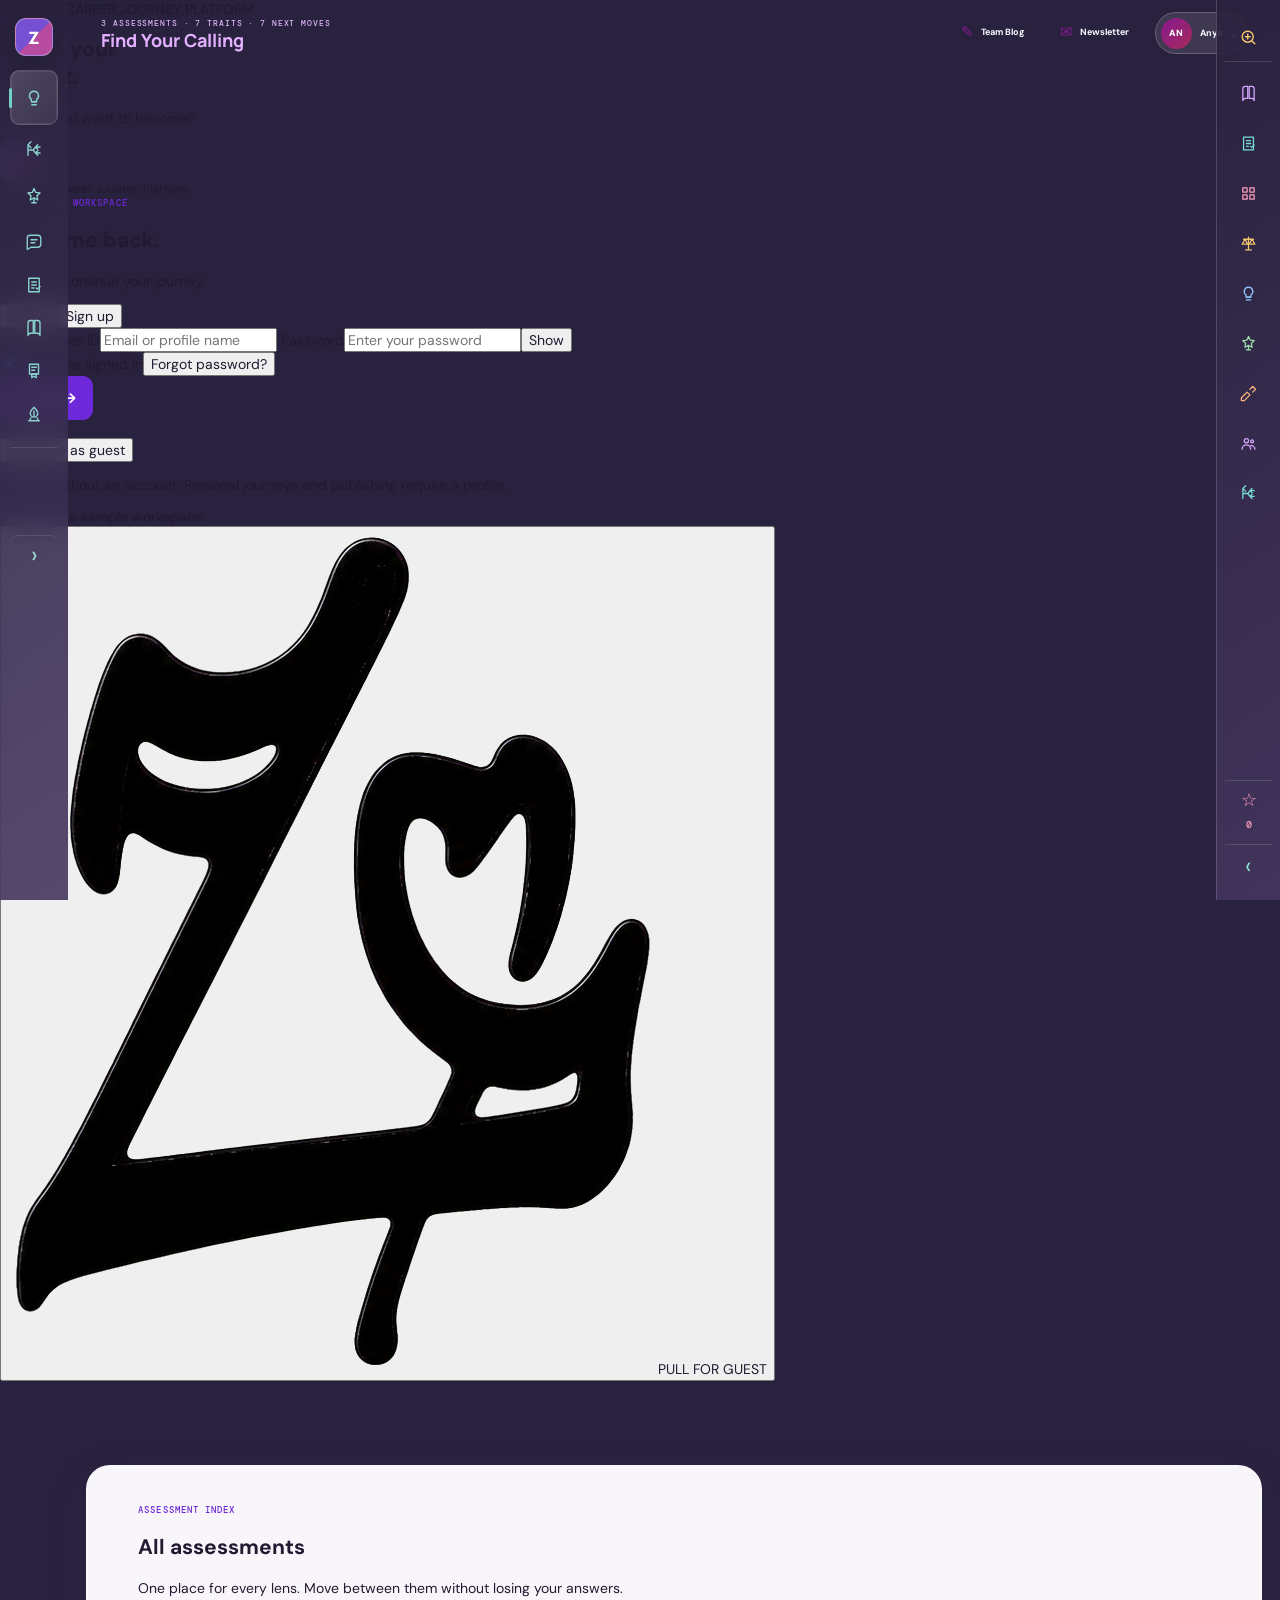
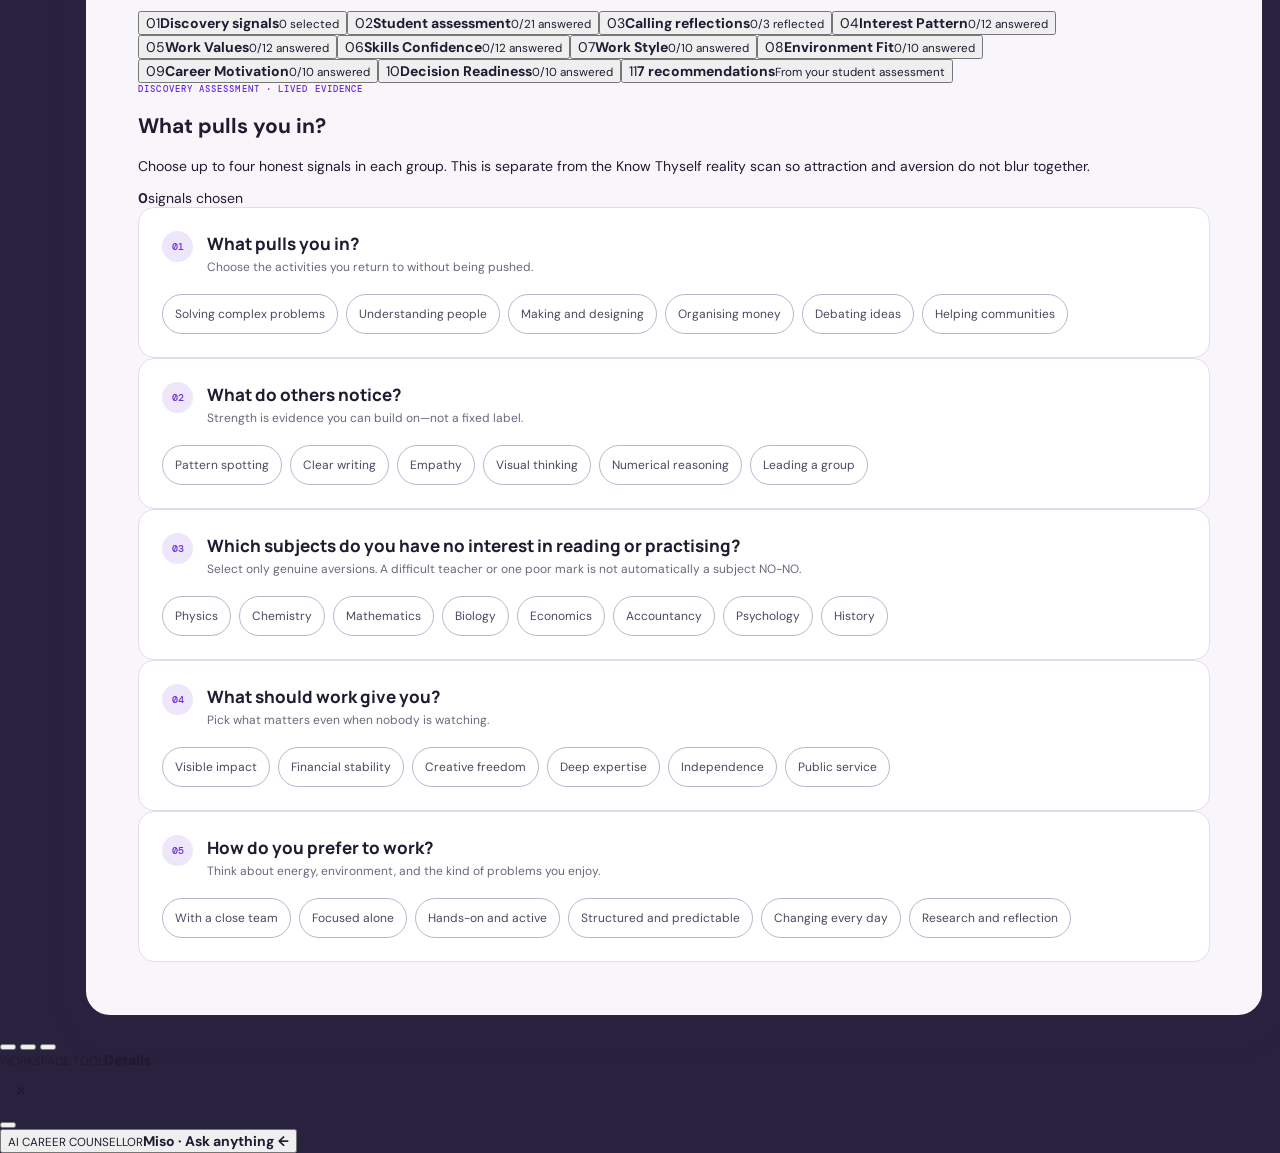
==== commit 59537edc: "Refine research and student workspaces" ====
--- a/index.html
+++ b/index.html
@@ -17,11 +17,11 @@
 
     <section class="entry-gate" id="entryGate" aria-label="Welcome to ZYSHAM">
       <div class="entry-visual" role="img" aria-label="A collage of university life, learning, mentoring, projects, and career discovery">
-        <div class="entry-visual-copy"><span>ZYSHAM · CAREER EXPERIENCE PLATFORM</span><h1>Figure your<br><em>life out.</em></h1><p>Who do you want to become?</p></div>
+        <div class="entry-visual-copy"><span>ZYSHAM · CAREER JOURNEY PLATFORM</span><h1>Figure your<br><em>life out.</em></h1><p>Who do you want to become?</p></div>
       </div>
       <div class="entry-zip-seam" aria-hidden="true"></div>
       <div class="entry-auth">
-        <div class="entry-auth-brand"><span class="brand-mark" aria-hidden="true">Z</span><span><strong>ZYSHAM</strong><small>Career Experience Platform</small></span></div>
+        <div class="entry-auth-brand"><span class="brand-mark" aria-hidden="true">Z</span><span><strong>ZYSHAM</strong><small>Career Journey Platform</small></span></div>
         <form class="entry-profile-form" id="profileForm">
           <header class="entry-auth-heading"><p class="eyebrow">YOUR CAREER WORKSPACE</p><h2 id="entryTitle">Welcome back.</h2><p class="entry-auth-copy" id="entryAuthCopy">Sign in to continue your journey.</p></header>
           <div class="entry-auth-tabs" role="tablist" aria-label="Account access"><button type="button" class="active" role="tab" aria-selected="true" data-auth-mode="signin">Sign in</button><button type="button" role="tab" aria-selected="false" data-auth-mode="create">Sign up</button></div>
@@ -53,7 +53,7 @@
         </form>
         <details class="entry-sample-actions"><summary>Preview a sample workspace</summary><div><button class="entry-sample-link" type="button" id="enterSample">Student journey</button><button class="entry-sample-link" type="button" id="enterAdminSample">Team publishing</button></div></details>
       </div>
-      <div class="entry-zip-pull" aria-hidden="true"><img src="assets/zipper-logo-cropped.png" alt=""><span>YOUR PATH</span></div>
+      <button class="entry-zip-pull" id="entryZipPull" type="button" aria-label="Pull the zipper to continue as guest" title="Pull to explore as guest"><img src="assets/zipper-logo-cropped.png" alt=""><span>PULL FOR GUEST</span></button>
     </section>
 
     <div class="app-frame">
@@ -68,9 +68,7 @@
           <button class="nav-item calling-menu active" data-view="calling" data-menu="calling"><span class="nav-icon" data-icon="calling" aria-hidden="true"></span><span>Find Your Calling</span></button>
           <button class="nav-item" data-view="overview" data-menu="journey"><span class="nav-icon" data-icon="journey" aria-hidden="true"></span><span>My Journey</span></button>
           <button class="nav-item" data-view="dream-job" data-menu="dreamJob"><span class="nav-icon" data-icon="dream" aria-hidden="true"></span><span>The Dream Job</span></button>
-          <button class="nav-item" data-view="jobs" data-menu="jobs"><span class="nav-icon" data-icon="karma" aria-hidden="true"></span><span>Master Jobs Hub</span></button>
           <button class="nav-item" data-view="discussions" data-menu="discussions"><span class="nav-icon" data-icon="discussions" aria-hidden="true"></span><span>Discussions</span></button>
-          <button class="nav-item" data-view="research" data-menu="research"><span class="nav-icon" data-icon="research" aria-hidden="true"></span><span>Research</span></button>
         </nav>
 
         <nav class="learning-nav" aria-label="Learning and skill building">
@@ -81,10 +79,10 @@
         </nav>
 
         <div class="sidebar-footer">
-          <a href="prompts.html"><span class="utility-icon" data-icon="journal" aria-hidden="true"></span> Prompt journal</a>
-          <button id="settingsButton"><span class="utility-icon" data-icon="settings" aria-hidden="true"></span> Settings</button>
-          <button id="signOutButton"><span class="utility-icon" data-icon="signout" aria-hidden="true"></span> Return to sign in</button>
-          <button id="resetData"><span class="utility-icon" data-icon="reset" aria-hidden="true"></span> Reset workspace</button>
+          <a href="prompts.html" title="Prompt journal"><span class="utility-icon" data-icon="journal" aria-hidden="true"></span><span class="sidebar-footer-label">Prompt journal</span></a>
+          <button id="adminSettingsButton" hidden aria-controls="rightDrawer" aria-expanded="false" title="Admin Settings"><span class="utility-icon" data-icon="settings" aria-hidden="true"></span><span class="sidebar-footer-label">Admin Settings</span></button>
+          <button id="signOutButton" title="Return to sign in"><span class="utility-icon" data-icon="signout" aria-hidden="true"></span><span class="sidebar-footer-label">Return to sign in</span></button>
+          <button class="sidebar-expand-toggle" id="leftSidebarToggle" aria-controls="sidebar" aria-expanded="false" title="Expand navigation"><span class="sidebar-toggle-icon" aria-hidden="true">›</span><span class="sidebar-footer-label">Expand navigation</span></button>
         </div>
       </aside>
 
@@ -101,9 +99,6 @@
             <div class="header-actions">
               <button class="header-editorial-link" data-view="blog" aria-label="Open Team Blog" title="Team Blog"><span aria-hidden="true">✎</span><em>Team Blog</em></button>
               <button class="header-editorial-link" data-view="newsletters" aria-label="Open Newsletter" title="Newsletter"><span aria-hidden="true">✉</span><em>Newsletter</em></button>
-              <label class="global-region-picker" for="globalRegionSelect"><span>Region</span><select id="globalRegionSelect" aria-label="Filter regional content"><option value="All">All regions</option></select></label>
-              <button class="research-button" id="researchButton" aria-label="Open research drawer" aria-controls="rightDrawer"><span aria-hidden="true">⌕</span><em>Research</em></button>
-              <button class="audience-switch" id="audienceSwitch" aria-label="Switch between student and parent view"><span>Student view</span><b>→</b></button>
               <button class="header-profile-button" id="headerProfileButton" aria-label="Open profile and account settings" aria-controls="rightDrawer" title="Profile and account settings"><span id="headerProfileAvatar">GE</span><em id="headerProfileLabel">Guest</em><b aria-hidden="true">⌄</b></button>
             </div>
           </div>
@@ -111,6 +106,13 @@
 
         <section class="view-host" id="viewHost" aria-live="polite"></section>
       </main>
+
+      <aside class="research-rail" id="researchRail" aria-label="Research navigation">
+        <button class="research-rail-home" id="researchButton" aria-label="Open Research" aria-controls="rightDrawer"><span class="utility-icon" data-icon="research" aria-hidden="true"></span><strong>Research</strong><small id="researchRailTotal">Evidence library</small></button>
+        <nav id="researchRailNav" aria-label="Research domains"></nav>
+        <button class="research-rail-saved" id="researchSavedButton" aria-controls="rightDrawer"><span aria-hidden="true">☆</span><strong>Saved</strong><small id="researchRailSaved">0</small></button>
+        <button class="research-rail-toggle" id="rightSidebarToggle" aria-controls="researchRail" aria-expanded="false" title="Expand research navigation"><span aria-hidden="true">‹</span><strong>Expand</strong></button>
+      </aside>
 
       <aside class="journey-inspector" id="journeyInspector" aria-label="Edit journey stop" aria-hidden="true">
         <div class="journey-inspector-head"><div><span id="journeyInspectorStep">JOURNEY STOP</span><strong id="journeyInspectorTitle">Grade 10 context</strong></div><button class="icon-button" id="journeyInspectorClose" aria-label="Close journey stop">×</button></div>
@@ -124,21 +126,10 @@
       </aside>
       <button class="research-scrim" id="researchScrim" aria-label="Close research shelf"></button>
 
-      <aside class="settings-panel" id="settingsPanel" aria-label="Settings" aria-hidden="true">
-        <div class="settings-head"><div><span>PERSONALISE ZYSHAM</span><strong>Settings</strong></div><button class="icon-button" id="settingsClose" aria-label="Close settings">×</button></div>
-        <section class="settings-section android-settings">
-          <p class="eyebrow">ANDROID APP</p>
-          <h2>Zysham, ready to go.</h2>
-          <p>Get the newest Zysham app for Android. This same button stays current whenever a new version is published.</p>
-          <div class="android-download-card">
-            <span class="android-download-icon" aria-hidden="true"><svg viewBox="0 0 24 24"><rect x="5" y="2.5" width="14" height="19" rx="3"></rect><path d="M12 7v7m-3-3 3 3 3-3M10 18h4"></path></svg></span>
-            <span><span class="android-latest-badge">LATEST</span><strong>Zysham for Android</strong><small>Android 7.0 or newer · Direct APK</small></span>
-            <a class="button-primary" href="https://github.com/shishyan/Zysham2026/releases/download/android-latest/zysham-latest.apk" download>Download latest APK</a>
-          </div>
-          <div class="android-release-facts"><span>Automatically refreshed</span><span>Official GitHub release</span><span>No account required</span></div>
-          <small class="android-install-note">Because this is a direct download rather than a Play Store install, Android may ask you to approve installation from your browser.</small>
-        </section>
+      <aside class="settings-panel" id="settingsPanel" aria-label="User profile preferences" aria-hidden="true">
+        <div class="settings-head"><div><span>YOUR PROFILE</span><strong>User Profile Preferences</strong></div><button class="icon-button" id="settingsClose" aria-label="Close user preferences">×</button></div>
         <section class="settings-section account-settings"><p class="eyebrow">PROFILE & COMMUNICATION</p><h2>Your account.</h2><p>Review identity, role, newsletter consent and communication preferences. Journey records remain separate from email choices.</p><div id="accountSettingsBody"></div></section>
+        <section class="settings-section guidance-preferences"><p class="eyebrow">GUIDANCE CONTEXT</p><h2>How Zysham should guide you.</h2><p>Choose the perspective and region used across journeys, discussions, experiences, and recommendations.</p><div class="preference-grid"><label>Guidance view<select id="userAudienceSelect"><option value="student">Student view</option><option value="parent">Parent view</option></select><small>This changes guidance language, not profile ownership.</small></label><label>Region<select id="userRegionSelect"><option value="All">All regions</option></select><small>Regional evidence stays distinct from national guidance.</small></label></div></section>
         <section class="settings-section appearance-settings">
           <p class="eyebrow">APPEARANCE</p><h2>Default or make it yours.</h2><p>Use the calm Zysham default, or keep a personal theme and campus background override on this device.</p>
           <div class="appearance-mode" role="radiogroup" aria-label="Appearance behavior">
@@ -163,7 +154,13 @@
             <button class="button-quiet appearance-reset" id="appearanceReset" type="button">Clear override and restore Zysham default</button>
           </div>
         </section>
-        <section class="settings-section generated-names-settings"><p class="eyebrow">COMMUNITY IDENTITIES</p><h2>Generated Names</h2><p>Names attached to starter conversations are generated product fixtures, not user accounts. Choose the pool used when previewing community content.</p><label>Name pool<select id="generatedNameScope"><option>Tamil Nadu</option><option>India</option><option>International</option></select></label><div class="generated-name-preview" id="generatedNamePreview"></div><small>Defined here at product level. They never appear as registered students or a user directory.</small></section>
+      </aside>
+      <aside class="admin-settings-panel" id="adminSettingsPanel" aria-label="Admin settings" aria-hidden="true">
+        <div class="settings-head"><div><span>PLATFORM CONTROL</span><strong>Admin Settings</strong></div><button class="icon-button" id="adminSettingsClose" aria-label="Close admin settings">×</button></div>
+        <section class="settings-section admin-access-settings"><p class="eyebrow">ADMIN ACCESS</p><h2>Product and publishing controls.</h2><p>These controls are available only to a signed-in Team Admin profile.</p><div id="adminSettingsBody"></div></section>
+        <section class="settings-section android-settings"><p class="eyebrow">ANDROID RELEASE</p><h2>Zysham, ready to go.</h2><p>Distribute the newest Android build from the official GitHub release channel.</p><div class="android-download-card"><span class="android-download-icon" aria-hidden="true"><svg viewBox="0 0 24 24"><rect x="5" y="2.5" width="14" height="19" rx="3"></rect><path d="M12 7v7m-3-3 3 3 3-3M10 18h4"></path></svg></span><span><span class="android-latest-badge">LATEST</span><strong>Zysham for Android</strong><small>Android 7.0 or newer · Direct APK</small></span><a class="button-primary" href="https://github.com/shishyan/Zysham2026/releases/download/android-latest/zysham-latest.apk" download>Download latest APK</a></div><div class="android-release-facts"><span>Automatically refreshed</span><span>Official GitHub release</span><span>No account required</span></div></section>
+        <section class="settings-section generated-names-settings"><p class="eyebrow">COMMUNITY IDENTITIES</p><h2>Generated Names</h2><p>Choose the product-level name pool used for starter community content.</p><label>Name pool<select id="generatedNameScope"><option>Tamil Nadu</option><option>India</option><option>International</option></select></label><div class="generated-name-preview" id="generatedNamePreview"></div><small>These are content fixtures, never registered users.</small></section>
+        <section class="settings-section admin-danger-zone"><p class="eyebrow">LOCAL DATA</p><h2>Workspace maintenance.</h2><p>Reset only this browser’s Zysham workspace.</p><button class="button-secondary" id="resetData"><span class="utility-icon" data-icon="reset" aria-hidden="true"></span> Reset workspace</button></section>
       </aside>
       <button class="settings-scrim" id="settingsScrim" aria-label="Close settings"></button>
     </div>
--- a/style.css
+++ b/style.css
@@ -1,5 +1,10 @@
 :root {
-  --sidebar: 252px;
+  --sidebar-collapsed: 68px;
+  --sidebar-expanded: 252px;
+  --research-rail-collapsed: 64px;
+  --research-rail-expanded: 224px;
+  --sidebar: var(--sidebar-collapsed);
+  --research-rail: var(--research-rail-collapsed);
   --header: 66px;
   --radius-xs: 8px;
   --radius-sm: 12px;
@@ -10,6 +15,46 @@
   font-family: 'DM Sans', 'Segoe UI', sans-serif;
   font-synthesis: none;
 }
+body.left-sidebar-expanded { --sidebar: var(--sidebar-expanded); }
+body.right-sidebar-expanded { --research-rail: var(--research-rail-expanded); }
+
+/* Persistent research navigation; records always open in the shared drawer. */
+.research-rail { position: fixed; z-index: 38; inset: 0 0 0 auto; width: var(--research-rail); display: grid; grid-template-rows: auto minmax(0,1fr) auto auto; gap: 6px; padding: 14px 8px; overflow: hidden; border-left: 1px solid rgba(255,255,255,.16); background: var(--sidebar-bg,var(--chrome-gradient,var(--chrome))); color: var(--chrome-text); transition: width .22s ease, opacity .18s ease, transform .2s ease; }
+.research-rail button { width: 100%; border: 0; background: transparent; color: inherit; text-align: left; }
+.research-rail-home { min-height: 58px; display: grid; grid-template-columns: 28px 1fr; align-items: center; gap: 8px; padding: 8px; border-bottom: 1px solid rgba(255,255,255,.14) !important; }
+.research-rail-home .utility-icon { grid-row: 1 / 3; width: 26px; height: 26px; display: grid; place-items: center; color: #f4c66f; }
+.research-rail-home svg { width: 19px; height: 19px; }
+.research-rail-home strong { font-size: 15px; }
+.research-rail-home small { color: var(--chrome-muted); font: 500 10px/1.35 'DM Mono',monospace; }
+#researchRailNav { display: grid; align-content: start; overflow: hidden; }
+#researchRailNav button { min-height: 50px; display: grid; grid-template-columns: 27px minmax(0,1fr) auto; gap: 9px; align-items: center; padding: 8px 9px; color: var(--rail-accent); border-radius: 8px; }
+#researchRailNav button:hover, #researchRailNav button.active { color: #fff; }
+#researchRailNav button.active { border-left: 2px solid var(--rail-accent); }
+#researchRailNav span, #researchRailNav small { font: 650 10px 'DM Mono',monospace; }
+#researchRailNav strong { overflow: hidden; font-size: 12px; line-height: 1.25; text-overflow: ellipsis; white-space: nowrap; }
+#researchRailNav small { color: currentColor; opacity: .72; }
+.research-rail-saved { min-height: 48px; display: grid; grid-template-columns: 25px 1fr auto; gap: 6px; align-items: center; padding: 7px; border-top: 1px solid rgba(255,255,255,.14) !important; color: #ff9fbe !important; }
+.research-rail-saved span { font-size: 18px; }
+.research-rail-saved strong { font-size: 12px; }
+.research-rail-saved small { font: 700 10px 'DM Mono',monospace; }
+.research-rail-toggle { min-height: 42px; display: grid; grid-template-columns: 25px 1fr; align-items: center; gap: 7px; padding: 7px; border-top: 1px solid rgba(255,255,255,.14) !important; color: #8fdad1 !important; }
+.research-rail-toggle span { font-size: 24px; line-height: 1; text-align: center; }
+.research-rail-toggle strong { font-size: 12px; }
+.research-rail-icon { width: 24px; height: 24px; display: grid; place-items: center; color: currentColor; }
+.research-rail-icon svg { width: 17px; height: 17px; }
+body:not(.right-sidebar-expanded) .research-rail-home { grid-template-columns: 1fr; justify-items: center; min-height: 48px; padding: 5px; }
+body:not(.right-sidebar-expanded) .research-rail-home .utility-icon { grid-row: auto; }
+body:not(.right-sidebar-expanded) .research-rail-home strong,
+body:not(.right-sidebar-expanded) .research-rail-home small,
+body:not(.right-sidebar-expanded) #researchRailNav strong,
+body:not(.right-sidebar-expanded) #researchRailNav small,
+body:not(.right-sidebar-expanded) .research-rail-saved strong,
+body:not(.right-sidebar-expanded) .research-rail-toggle strong { display: none; }
+body:not(.right-sidebar-expanded) #researchRailNav button,
+body:not(.right-sidebar-expanded) .research-rail-saved,
+body:not(.right-sidebar-expanded) .research-rail-toggle { grid-template-columns: 1fr; justify-items: center; padding-inline: 4px; }
+body:not(.right-sidebar-expanded) .research-rail-saved small { display: block; }
+body.right-drawer-open .research-rail { opacity: 0; pointer-events: none; transform: translateX(12px); }
 
 /* Entrance Exams */
 .entrance-exams-view { display: grid; gap: 18px; }
@@ -181,7 +226,7 @@
 .icon-button { width: 42px; height: 42px; display: grid; place-items: center; padding: 0; border: 0; border-radius: 50%; background: transparent; font-size: 22px; }
 
 .app-frame { min-height: 100vh; }
-.sidebar { position: fixed; inset: 0 auto 0 0; z-index: 40; width: var(--sidebar); display: flex; flex-direction: column; padding: 18px 14px; overflow-x: hidden; overflow-y: auto; color: var(--chrome-text); background: var(--sidebar-bg, var(--chrome-gradient, var(--chrome))); border-radius: 0; box-shadow: none; backdrop-filter: blur(14px); -webkit-backdrop-filter: blur(14px); transition: transform .22s ease; }
+.sidebar { position: fixed; inset: 0 auto 0 0; z-index: 40; width: var(--sidebar); display: flex; flex-direction: column; padding: 18px 10px; overflow-x: hidden; overflow-y: auto; color: var(--chrome-text); background: var(--sidebar-bg, var(--chrome-gradient, var(--chrome))); border-radius: 0; box-shadow: none; backdrop-filter: blur(14px); -webkit-backdrop-filter: blur(14px); transition: width .22s ease, transform .22s ease; }
 .sidebar > * { width: 100%; flex: 0 0 auto; }
 .sidebar .primary-nav { flex: 0 0 auto; }
 .brand-lockup { min-height: 52px; display: flex; align-items: center; gap: 11px; padding: 0 6px 14px; }
@@ -190,6 +235,16 @@
 .brand-lockup small { margin-top: 5px; color: var(--chrome-muted); font: 500 10px/1 'DM Mono', monospace; letter-spacing: .07em; text-transform: uppercase; }
 .brand-mark { width: 38px; height: 38px; display: grid; place-items: center; flex: 0 0 auto; border: 1px solid rgba(255,255,255,.32); border-radius: 11px; background: var(--brand-accent); color: white; font: 800 17px 'Manrope', sans-serif; box-shadow: 0 7px 22px rgba(0,0,0,.18); }
 .sidebar-close { display: none; margin-left: auto; color: var(--chrome-text); }
+body:not(.left-sidebar-expanded) .brand-lockup { justify-content: center; padding-inline: 0; }
+body:not(.left-sidebar-expanded) .brand-lockup > span:nth-child(2),
+body:not(.left-sidebar-expanded) .nav-item > span:nth-child(2),
+body:not(.left-sidebar-expanded) .nav-menu-chevron,
+body:not(.left-sidebar-expanded) .nav-submenu,
+body:not(.left-sidebar-expanded) .sidebar-footer-label { display: none; }
+body:not(.left-sidebar-expanded) .nav-item,
+body:not(.left-sidebar-expanded) .sidebar-footer a,
+body:not(.left-sidebar-expanded) .sidebar-footer button { justify-content: center; padding-inline: 6px; }
+body:not(.left-sidebar-expanded) .nav-item.active::before { left: -2px; }
 
 .student-card { display: flex; align-items: center; gap: 10px; min-height: 65px; margin: 4px 0 14px; padding: 10px; border: 1px solid rgba(255,255,255,.12); border-radius: var(--radius-sm); background: rgba(255,255,255,.055); }
 .student-avatar { width: 37px; height: 37px; display: grid; place-items: center; flex: 0 0 auto; border-radius: 50%; background: var(--primary-soft); color: var(--primary); font-weight: 800; }
@@ -255,11 +310,14 @@
 .sidebar-footer { display: grid; margin-top: 12px; padding-top: 8px; border-top: 1px solid rgba(255,255,255,.1); }
 .sidebar-footer a, .sidebar-footer button { min-height: 37px; display: flex; align-items: center; gap: 9px; padding: 7px 9px; border: 0; border-radius: 8px; background: transparent; color: var(--chrome-muted); text-decoration: none; text-align: left; font-size: 11px; }
 .sidebar-footer a:hover, .sidebar-footer button:hover { background: rgba(255,255,255,.07); color: var(--chrome-text); }
+.sidebar-footer-label { width: auto !important; height: auto !important; min-width: 0; }
+.sidebar-expand-toggle { margin-top: 5px; border-top: 1px solid rgba(255,255,255,.1) !important; color: #9edfd6 !important; }
+.sidebar-toggle-icon { width: 22px; height: 22px; display: grid; place-items: center; flex: 0 0 auto; font-size: 24px; line-height: 1; }
 .sidebar-scrim { display: none; }
 
-.app-shell { position: relative; min-height: calc(100vh - var(--header) - 36px); margin: calc(var(--header) + 18px) 18px 18px calc(var(--sidebar) + 18px); overflow: clip; background: var(--app-bg); border: 1px solid rgba(255,255,255,.38); border-radius: 24px; box-shadow: 0 14px 38px rgba(58,43,91,.15); isolation: isolate; }
+.app-shell { position: relative; min-height: calc(100vh - var(--header) - 36px); margin: calc(var(--header) + 18px) 18px 18px calc(var(--sidebar) + 18px); overflow: clip; background: var(--app-bg); border: 1px solid rgba(255,255,255,.38); border-radius: 24px; box-shadow: 0 14px 38px rgba(58,43,91,.15); isolation: isolate; transition: margin-left .22s ease, margin-right .22s ease; }
 .app-shell::before { content: ''; position: absolute; z-index: -1; inset: 0; background-image: var(--campus-image); background-position: center; background-size: cover; background-attachment: fixed; opacity: .10; pointer-events: none; }
-.app-header { position: fixed; z-index: 30; inset: 0 0 auto var(--sidebar); height: var(--header); display: flex; flex-direction: column; padding: 0 clamp(18px, 2.6vw, 40px); color: var(--chrome-text); background: transparent; box-shadow: none; }
+.app-header { position: fixed; z-index: 30; inset: 0 0 auto var(--sidebar); height: var(--header); display: flex; flex-direction: column; padding: 0 clamp(18px, 2.6vw, 40px); color: var(--chrome-text); background: transparent; box-shadow: none; transition: left .22s ease, right .22s ease; }
 .header-main-row { height: 66px; width: 100%; display: flex; align-items: center; justify-content: space-between; gap: 24px; flex: 0 0 auto; }
 .header-identity { display: flex; align-items: center; gap: 12px; }
 .header-identity > div { display: grid; }
@@ -678,15 +736,15 @@
 
 /* 70:30 profile entry — the zipper becomes the boundary between possibility and choice */
 .entry-gate { display: grid; grid-template-columns: 70% 30%; place-items: stretch; background: var(--chrome); }
-.entry-visual { position: relative; min-width: 0; background: linear-gradient(90deg, rgba(9,31,35,.18), rgba(9,31,35,.44)), url('assets/entry/campus-collage-9-square.png') center / cover no-repeat; }
+.entry-visual { position: relative; min-width: 0; background: linear-gradient(90deg, rgba(9,31,35,.18), rgba(9,31,35,.44)), url('assets/entry/campus-collage-9-square.png') center / cover no-repeat; transition: transform .72s cubic-bezier(.7,0,.2,1); }
 .entry-visual::after { content: ''; position: absolute; inset: 0; background: linear-gradient(180deg, transparent 40%, rgba(5,24,28,.72)); }
 .entry-visual-copy { position: absolute; z-index: 1; right: clamp(35px, 7vw, 110px); bottom: clamp(34px, 7vh, 80px); left: clamp(30px, 5vw, 75px); max-width: 760px; }
 .entry-visual-copy > span { color: #a1e3da; font: 600 9px 'DM Mono', monospace; letter-spacing: .12em; }
 .entry-visual-copy h1 { margin: 13px 0 12px; color: white; font: 750 clamp(42px, 5vw, 76px)/.96 'Manrope', sans-serif; letter-spacing: -.055em; }
 .entry-visual-copy h1 em { color: #95ddd3; font-style: normal; }
 .entry-visual-copy p { margin: 0; color: rgba(255,255,255,.82); font-size: 15px; }
-.entry-auth { position: relative; display: flex; flex-direction: column; min-width: 0; overflow-y: auto; padding: clamp(26px, 3vw, 48px); background: var(--surface); color: var(--ink); }
-.entry-auth-brand { display: flex; align-items: center; gap: 14px; }
+.entry-auth { position: relative; display: flex; flex-direction: column; min-width: 0; overflow-y: auto; padding: clamp(26px, 3vw, 48px); background: var(--surface); color: var(--ink); transition: transform .72s cubic-bezier(.7,0,.2,1); }
+.entry-auth-brand { display: flex; flex-direction: column; align-items: center; gap: 10px; text-align: center; }
 .entry-auth-brand .brand-mark { width: 58px; height: 58px; border-radius: 17px; font-size: 25px; box-shadow: 0 12px 30px rgba(49,30,67,.2); }
 .entry-auth-brand > span:last-child { display: grid; }
 .entry-auth-brand strong { font: 800 23px 'Manrope', sans-serif; letter-spacing: .09em; }
@@ -735,10 +793,16 @@
 .entry-sample-actions { width: min(100%, 430px); margin: 0 auto; color: var(--muted); font-size: 9px; text-align: center; }
 .entry-sample-actions summary { padding: 8px; cursor: pointer; }
 .entry-sample-actions > div { display: flex; justify-content: center; gap: 12px; }
-.entry-zip-seam { position: absolute; z-index: 3; top: 0; bottom: 0; left: 70%; width: 12px; transform: translateX(-50%); background: repeating-linear-gradient(to bottom, rgba(255,255,255,.8) 0 7px, rgba(16,48,53,.8) 7px 13px); box-shadow: 0 0 0 1px rgba(8,31,35,.35); }
-.entry-zip-pull { position: absolute; z-index: 4; top: 14%; left: 70%; display: grid; justify-items: center; gap: 5px; transform: translateX(-50%); }
+.entry-zip-seam { position: absolute; z-index: 3; top: 0; bottom: 0; left: 70%; width: 12px; transform: translateX(-50%); background: repeating-linear-gradient(to bottom, rgba(255,255,255,.8) 0 7px, rgba(16,48,53,.8) 7px 13px); box-shadow: 0 0 0 1px rgba(8,31,35,.35); transition: opacity .24s ease .35s; }
+.entry-zip-pull { --zip-pull-top: 14%; position: absolute; z-index: 4; top: var(--zip-pull-top); left: 70%; display: grid; justify-items: center; gap: 5px; padding: 0; border: 0; background: transparent; transform: translateX(-50%); cursor: ns-resize; touch-action: none; user-select: none; transition: top .22s ease, left .22s ease, opacity .2s ease; }
+.entry-zip-pull:focus-visible { outline: 3px solid #95ddd3; outline-offset: 7px; border-radius: 18px; }
+.entry-zip-pull.dragging { transition: none; }
 .entry-zip-pull img { width: 48px; height: 48px; padding: 5px; border: 2px solid rgba(255,255,255,.8); border-radius: 50%; background: var(--chrome-2); box-shadow: 0 8px 24px rgba(0,0,0,.26); }
 .entry-zip-pull span { padding: 4px 6px; border-radius: 999px; background: var(--chrome); color: var(--chrome-text); font: 500 6px 'DM Mono', monospace; letter-spacing: .09em; }
+.entry-gate.unzipping .entry-visual { transform: translateX(-102%); }
+.entry-gate.unzipping .entry-auth { transform: translateX(102%); }
+.entry-gate.unzipping .entry-zip-seam { opacity: 0; }
+.entry-gate.unzipping .entry-zip-pull { top: 88%; opacity: 0; pointer-events: none; transition: top .48s cubic-bezier(.2,.8,.2,1), opacity .18s ease .35s; }
 
 /* Horizontal career railway */
 .journey-rail { position: relative; width: 100%; height: 92px; display: flex; align-items: flex-start; gap: 0; overflow-x: auto; padding: 13px 6px 9px; scrollbar-width: thin; scrollbar-color: rgba(255,255,255,.18) transparent; }
@@ -1272,9 +1336,13 @@
 .research-ranking-list strong { display: block; margin: 4px 0; font-size: 14px; }
 .research-ranking-list p { margin: 0; color: var(--ink-soft); font-size: 10px; line-height: 1.45; }
 .research-ranking-list em { color: var(--primary); font-size: 9px; font-style: normal; font-weight: 750; }
-.research-detail h2 { margin: 8px 0; font: 750 30px/1.08 'Manrope', sans-serif; }
-.research-detail > span { color: var(--primary); font: 700 8px 'DM Mono', monospace; }
-.research-detail ol { display: grid; gap: 9px; padding-left: 20px; color: var(--ink-soft); line-height: 1.5; }
+.research-back { margin: 22px 0 0 24px; font-size: 13px; }
+.research-detail { max-width: 920px; padding: 24px clamp(24px,4vw,48px) 40px; }
+.research-detail h2 { margin: 10px 0; font: 750 clamp(30px,4vw,46px)/1.08 'Manrope', sans-serif; }
+.research-detail > span { color: var(--primary); font: 700 11px 'DM Mono', monospace; }
+.research-detail > p, .research-detail li { font-size: 15px; line-height: 1.65; }
+.research-detail h3 { margin-top: 26px; font-size: 19px; }
+.research-detail ol { display: grid; gap: 11px; padding-left: 22px; color: var(--ink-soft); line-height: 1.55; }
 .research-detail-actions { display: flex; flex-wrap: wrap; gap: 8px; margin: 18px 0; }
 
 /* Your Calling */
@@ -1407,9 +1475,20 @@
 
 @media (max-width: 900px) {
   :root { --sidebar: 0px; }
+  body, body.left-sidebar-expanded { --sidebar: 0px; }
   .sidebar { width: 272px; border-radius: 0; transform: translateX(-100%); }
   .sidebar > * { width: 220px; }
   body.nav-open .sidebar { transform: translateX(0); }
+  body.nav-open .brand-lockup { justify-content: flex-start; padding-inline: 6px; }
+  body.nav-open .brand-lockup > span:nth-child(2),
+  body.nav-open .nav-item > span:nth-child(2),
+  body.nav-open .nav-menu-chevron,
+  body.nav-open .sidebar-footer-label { display: inline !important; }
+  body.nav-open .nav-submenu { display: grid; }
+  body.nav-open .nav-item,
+  body.nav-open .sidebar-footer a,
+  body.nav-open .sidebar-footer button { justify-content: flex-start; padding-inline: 9px; }
+  body.nav-open .sidebar-expand-toggle { display: none; }
   body.nav-open { overflow: hidden; }
   .sidebar-close, .menu-button { display: grid; }
   .sidebar-scrim { position: fixed; z-index: 35; inset: 0; width: 100%; border: 0; background: rgba(3, 15, 17, .48); }
@@ -1433,6 +1512,41 @@
   .editorial-hero, .newsletter-hero { grid-template-columns: 1fr; }
   .editorial-hero > div, .editorial-hero > button { min-height: 190px; }
   .newsletter-grid { grid-template-columns: 1fr; }
+}
+
+/* Sidebar submenus own page navigation; content starts with one compact utility row. */
+.view-host { padding-top: 10px; }
+#viewHost .compact-page-intro {
+  min-height: 58px;
+  display: grid;
+  grid-template-columns: minmax(0,1fr) auto;
+  gap: 14px;
+  align-items: center;
+  margin: 0;
+  padding: 7px 3px 9px;
+  border: 0;
+  border-bottom: 1px solid var(--line);
+  background: transparent;
+}
+#viewHost .compact-page-intro h2,
+#viewHost .compact-page-intro h3 { margin: 0; color: var(--page-content-accent,var(--primary)); font-size: clamp(22px,2.4vw,31px); line-height: 1.08; }
+#viewHost .compact-page-intro > span { max-width: 340px; color: var(--muted); font-size: 11px; text-align: right; }
+#viewHost .compact-page-intro > button { align-self: center; justify-self: end; }
+#viewHost .entrance-exams-view,
+#viewHost :is(.exam-catalogue,.exam-planning,.exam-handbook),
+#viewHost :is(.study-guide-view,.course-catalogue,.dream-job-view,.karmic-jobs-page) { gap: 10px; }
+#viewHost .exam-search { margin: 0; padding: 8px 10px; }
+#viewHost .exam-search input { min-height: 40px; }
+#viewHost .forum-command-without-tabs { grid-template-columns: minmax(260px,1fr) 170px auto auto; padding-top: 8px; }
+#viewHost .forum-command-without-tabs .forum-search { grid-column: auto; }
+
+@media (max-width: 700px) {
+  .view-host { padding-top: 8px; }
+  #viewHost .compact-page-intro { grid-template-columns: 1fr; gap: 5px; }
+  #viewHost .compact-page-intro > span { text-align: left; }
+  #viewHost .compact-page-intro > button { justify-self: start; }
+  #viewHost .forum-command-without-tabs { grid-template-columns: 1fr 1fr; }
+  #viewHost .forum-command-without-tabs .forum-search { grid-column: 1 / -1; }
 }
 
 @media (max-width: 650px) {
@@ -1548,8 +1662,11 @@
   .entry-visual-copy p { font-size: 11px; }
   .entry-auth { min-height: 69vh; overflow: visible; padding: 22px 20px 28px; }
   .entry-zip-seam { top: 31vh; right: 0; bottom: auto; left: 0; width: 100%; height: 10px; transform: none; background: repeating-linear-gradient(to right, rgba(255,255,255,.85) 0 7px, rgba(16,48,53,.85) 7px 13px); }
-  .entry-zip-pull { top: calc(31vh - 22px); left: 50%; }
+  .entry-zip-pull { --zip-pull-left: 50%; top: calc(31vh - 22px); left: var(--zip-pull-left); cursor: ew-resize; }
   .entry-zip-pull span { display: none; }
+  .entry-gate.unzipping .entry-visual { transform: translateY(-105%); }
+  .entry-gate.unzipping .entry-auth { transform: translateY(105%); }
+  .entry-gate.unzipping .entry-zip-pull { top: calc(31vh - 22px); left: 90%; }
   .entry-profile-form { margin: 0; padding-top: 28px; }
   .entry-role-tabs { grid-template-columns: 1fr; }
   .entry-auth-tabs { grid-template-columns: 1fr 1fr; }
@@ -1855,33 +1972,68 @@
 .right-drawer-icon { flex: 0 0 auto; }
 .right-drawer-head .icon-button { flex: 0 0 auto; color: var(--chrome-text); }
 .right-drawer-body { min-height: 0; overflow: hidden; }
-.right-drawer-view { position: static !important; inset: auto !important; width: 100% !important; height: 100% !important; max-height: none !important; margin: 0 !important; padding: 0 !important; border: 0 !important; border-radius: 0 !important; box-shadow: none !important; background: transparent !important; opacity: 1 !important; visibility: visible !important; transform: none !important; overflow: auto !important; }
+.right-drawer-view { position: static !important; inset: auto !important; width: 100% !important; height: 100% !important; max-height: none !important; margin: 0 !important; padding: 0 !important; border: 0 !important; border-radius: 0 !important; box-shadow: none !important; background: transparent !important; opacity: 1 !important; visibility: visible !important; transform: none !important; overflow: auto !important; scrollbar-width: none; }
+.right-drawer-view::-webkit-scrollbar { display: none; }
 .right-drawer-view.active { display: block !important; }
 #mentorPanel.right-drawer-view.active { display: flex !important; flex-direction: column !important; padding: 15px !important; overflow: hidden !important; }
 .right-drawer-view > .journey-inspector-head,
 .right-drawer-view > .research-panel-head,
 .right-drawer-view > .settings-head,
+.right-drawer-view > .admin-settings-panel > .settings-head,
 .right-drawer-view > .mentor-panel-head { display: none !important; }
 #journeyInspectorBody, #researchPanelBody { padding: 16px; }
-.right-drawer-view.settings-panel > .settings-section { padding-inline: 18px; }
-.right-drawer-view.settings-panel > .settings-section:first-of-type { padding-top: 18px; }
+.right-drawer-view.settings-panel > .settings-section,
+.right-drawer-view.admin-settings-panel > .settings-section { padding-inline: 18px; }
+.right-drawer-view.settings-panel > .settings-section:first-of-type,
+.right-drawer-view.admin-settings-panel > .settings-section:first-of-type { padding-top: 18px; }
 .right-drawer-scrim { display: none; }
 .journey-scrim, .research-scrim, .settings-scrim { display: none !important; }
 body.right-drawer-open { overflow: hidden; }
 
 @media (min-width: 1200px) {
+  body:not(.right-drawer-open) .app-shell { margin-right: calc(var(--research-rail) + 18px); }
+  body:not(.right-drawer-open) .app-header { right: var(--research-rail); }
+  body:not(.right-drawer-open) .mentor-dock { right: calc(var(--research-rail) + 18px); }
   body.right-drawer-open .app-shell { margin-right: calc(min(var(--drawer-width, 470px), 46vw) + 18px); }
   body.right-drawer-open .app-header { right: min(var(--drawer-width, 470px), 46vw); }
   body.right-drawer-open .right-drawer { width: min(var(--drawer-width), 46vw); }
   body.right-drawer-open .right-drawer-scrim { display: none; }
+  body[data-drawer-kind="research"].right-drawer-open .right-drawer { width: min(var(--drawer-width), 70vw); }
+  body[data-drawer-kind="research"].right-drawer-open .app-shell { margin-right: 18px; }
+  body[data-drawer-kind="research"].right-drawer-open .app-header { right: 0; }
+  body[data-drawer-kind="research"].right-drawer-open .right-drawer-scrim { position: fixed; z-index: 71; inset: 0; display: block; width: 100%; border: 0; background: rgba(25,14,27,.3); }
 }
 
 @media (max-width: 1199px) {
+  :root { --research-rail-collapsed: 56px; --research-rail-expanded: 184px; }
+  .app-shell { margin-right: calc(var(--research-rail-collapsed) + 8px); }
+  .app-header { right: var(--research-rail-collapsed); }
+  .mentor-dock { right: calc(var(--research-rail-collapsed) + 10px); }
+  .research-rail { top: var(--header); padding: 7px 5px; }
   body.right-drawer-open .right-drawer-scrim { position: fixed; z-index: 71; inset: 0; display: block; width: 100%; border: 0; background: rgba(25,14,27,.44); }
 }
 
 @media (max-width: 520px) {
   .right-drawer { width: 100vw; }
+}
+
+.admin-settings-panel { display: none; }
+.preference-grid { display: grid; grid-template-columns: 1fr 1fr; gap: 12px; }
+.preference-grid label { display: grid; gap: 7px; color: var(--ink-soft); font-size: 10px; font-weight: 750; }
+.preference-grid select { width: 100%; min-height: 44px; padding: 9px 11px; border: 1px solid var(--line-strong); border-radius: 9px; background: var(--surface); color: var(--ink); }
+.preference-grid small { color: var(--muted); font-size: 8px; font-weight: 500; line-height: 1.45; }
+.admin-settings-identity { display: grid; grid-template-columns: 45px 1fr auto; gap: 11px; align-items: center; padding: 14px; border: 1px solid var(--line); border-radius: 12px; }
+.admin-settings-identity > span { width: 42px; height: 42px; display: grid; place-items: center; border-radius: 50%; background: var(--primary-soft); color: var(--primary); font-weight: 850; }
+.admin-settings-identity > div { display: grid; gap: 3px; }
+.admin-settings-identity small, .admin-settings-identity em { color: var(--muted); font-size: 8px; font-style: normal; }
+.admin-danger-zone { margin-bottom: 24px; border-top: 1px solid var(--line); }
+.research-saved-summary { min-height: 46px; align-self: end; padding: 10px 14px; border: 1px solid var(--line-strong); border-radius: 10px; background: var(--surface); color: var(--muted); font: 750 12px 'DM Mono',monospace; }
+.research-saved-summary.active, .research-saved-summary:hover { color: var(--highlight); }
+
+@media (max-width: 620px) {
+  .preference-grid { grid-template-columns: 1fr; }
+  .admin-settings-identity { grid-template-columns: 42px 1fr; }
+  .admin-settings-identity em { grid-column: 2; }
 }
 
 /* Final open-surface pass for modules declared later in this file. */
@@ -2010,46 +2162,50 @@
 }
 
 /* Research workspace: source-backed records, comparison, and evidence drawer. */
-.research-workspace-head { display: grid; grid-template-columns: minmax(0,1fr) auto; gap: 24px; align-items: end; margin-bottom: 18px; }
-.research-workspace-head h2 { max-width: 760px; margin: 5px 0 7px; color: var(--primary); font: 800 clamp(29px,4vw,48px)/1 'Manrope', sans-serif; letter-spacing: -.045em; }
-.research-workspace-head p:last-child { max-width: 820px; margin: 0; color: var(--ink-soft); line-height: 1.55; }
+.research-view { min-height: 100%; padding: clamp(22px,3vw,38px); background: linear-gradient(180deg, color-mix(in srgb,var(--primary) 4%,var(--surface)) 0, var(--surface) 260px); }
+.research-workspace-head { display: grid; grid-template-columns: minmax(0,1fr) auto; gap: 30px; align-items: end; margin-bottom: 24px; padding-bottom: 22px; border-bottom: 1px solid var(--line-strong); }
+.research-workspace-head .eyebrow { font-size: 11px; letter-spacing: .09em; }
+.research-workspace-head h2 { max-width: 760px; margin: 7px 0 10px; color: var(--primary); font: 800 clamp(34px,4vw,52px)/1 'Manrope', sans-serif; letter-spacing: -.045em; }
+.research-workspace-head p:last-child { max-width: 720px; margin: 0; color: var(--ink-soft); font-size: 15px; line-height: 1.6; }
 .research-head-metrics { display: grid; grid-template-columns: repeat(3,auto); gap: 16px; }
-.research-head-metrics span { display: grid; color: var(--muted); font-size: 8px; text-transform: uppercase; }
-.research-head-metrics strong { color: var(--secondary); font: 850 25px 'Manrope',sans-serif; }
+.research-head-metrics span { min-width: 82px; display: grid; gap: 3px; padding: 12px; border: 1px solid var(--line); border-radius: 11px; background: color-mix(in srgb,var(--surface) 88%,transparent); color: var(--muted); font-size: 10px; text-transform: uppercase; }
+.research-head-metrics strong { color: var(--secondary); font: 850 28px 'Manrope',sans-serif; }
 .research-view-tabs button { display: flex; align-items: center; gap: 7px; }
 .research-view-tabs button small { min-width: 20px; padding: 2px 5px; border: 1px solid currentColor; border-radius: 99px; font-size: 7px; text-align: center; }
-.research-command { display: grid; grid-template-columns: minmax(280px,1fr) 180px auto; gap: 10px; align-items: end; margin: 12px 0; padding: 13px 0; border-bottom: 1px solid var(--line); }
-.research-command label { display: grid; gap: 5px; color: var(--muted); font-size: 8px; font-weight: 800; text-transform: uppercase; }
-.research-command input, .research-command select { width: 100%; min-height: 43px; padding: 8px 10px; border: 1px solid var(--line-strong); border-radius: 9px; }
-.research-data-table { overflow: hidden; border: 1px solid color-mix(in srgb,var(--primary) 35%,transparent); border-radius: 13px; }
+.research-command { display: grid; grid-template-columns: minmax(280px,1fr) 190px auto; gap: 12px; align-items: end; margin: 0 0 20px; padding: 15px; border: 1px solid var(--line); border-radius: 14px; background: color-mix(in srgb,var(--surface) 92%,transparent); box-shadow: var(--shadow-sm); }
+.research-command label { display: grid; gap: 7px; color: var(--muted); font-size: 11px; font-weight: 800; text-transform: uppercase; }
+.research-command input, .research-command select { width: 100%; min-height: 46px; padding: 10px 12px; border: 1px solid var(--line-strong); border-radius: 10px; font-size: 14px; }
+.research-data-table { overflow: hidden; border: 1px solid color-mix(in srgb,var(--primary) 30%,var(--line)); border-radius: 15px; background: var(--surface); box-shadow: var(--shadow-sm); }
 .research-data-head, .research-data-table > article { display: grid; grid-template-columns: minmax(330px,1fr) 150px 110px 120px; gap: 14px; align-items: center; }
-.research-data-head { min-height: 38px; padding: 7px 14px; border-bottom: 1px solid var(--line-strong); color: var(--secondary); font: 750 8px 'DM Mono',monospace; letter-spacing: .06em; text-transform: uppercase; }
-.research-data-table > article { min-height: 105px; padding: 12px 14px; border-bottom: 1px solid var(--line); }
+.research-data-head { min-height: 44px; padding: 9px 16px; border-bottom: 1px solid var(--line-strong); background: color-mix(in srgb,var(--primary) 6%,var(--surface)); color: var(--secondary); font: 750 10px 'DM Mono',monospace; letter-spacing: .06em; text-transform: uppercase; }
+.research-data-table > article { min-height: 118px; padding: 17px 16px; border-bottom: 1px solid var(--line); transition: background .16s ease; }
+.research-data-table > article:hover { background: color-mix(in srgb,var(--primary) 4%,var(--surface)); }
 .research-data-table > article:last-child { border-bottom: 0; }
-.research-data-table > article > span, .research-data-table > article > time { color: var(--muted); font-size: 9px; line-height: 1.4; }
+.research-data-table > article > span, .research-data-table > article > time { color: var(--muted); font-size: 12px; line-height: 1.45; }
 .research-record-main { display: grid; gap: 3px; padding: 0; border: 0; background: transparent; color: var(--ink); text-align: left; }
-.research-record-main > span { color: var(--primary); font: 750 7px 'DM Mono',monospace; letter-spacing: .06em; text-transform: uppercase; }
-.research-record-main strong { font: 750 14px/1.3 'Manrope',sans-serif; }
-.research-record-main p { display: -webkit-box; overflow: hidden; margin: 2px 0 0; color: var(--ink-soft); font-size: 9px; line-height: 1.45; -webkit-box-orient: vertical; -webkit-line-clamp: 2; }
+.research-record-main > span { color: var(--primary); font: 750 10px 'DM Mono',monospace; letter-spacing: .06em; text-transform: uppercase; }
+.research-record-main strong { font: 750 17px/1.32 'Manrope',sans-serif; }
+.research-record-main p { display: -webkit-box; overflow: hidden; margin: 4px 0 0; color: var(--ink-soft); font-size: 13px; line-height: 1.5; -webkit-box-orient: vertical; -webkit-line-clamp: 2; }
 .research-data-table > article > div:last-child { display: flex; justify-content: flex-end; gap: 5px; }
-.research-data-table > article > div:last-child button { min-height: 34px; padding: 5px 8px; border: 1px solid var(--line); border-radius: 8px; background: transparent; color: var(--primary); font-size: 8px; font-weight: 750; }
+.research-data-table > article > div:last-child button { min-height: 38px; padding: 7px 10px; border: 1px solid var(--line); border-radius: 9px; background: transparent; color: var(--primary); font-size: 11px; font-weight: 750; }
 .research-data-table > article > div:last-child button[aria-pressed="true"] { border-color: var(--secondary); color: var(--secondary); }
 .research-compare-workbench { margin: 16px 0; padding: 16px; border: 1px solid color-mix(in srgb,var(--secondary) 40%,transparent); border-radius: 13px; }
 .research-compare-workbench > header { display: flex; justify-content: space-between; gap: 16px; align-items: center; margin-bottom: 12px; }
 .research-compare-workbench h3 { margin: 2px 0; color: var(--secondary); }
 .research-compare-table { display: grid; grid-template-columns: 130px repeat(var(--research-compare),minmax(190px,1fr)); overflow-x: auto; border-top: 1px solid var(--line); border-left: 1px solid var(--line); }
-.research-compare-table > div { min-height: 58px; padding: 10px; border-right: 1px solid var(--line); border-bottom: 1px solid var(--line); color: var(--ink-soft); font-size: 9px; line-height: 1.4; }
-.research-compare-label { color: var(--muted) !important; font: 750 8px 'DM Mono',monospace !important; text-transform: uppercase; }
+.research-compare-table > div { min-height: 62px; padding: 12px; border-right: 1px solid var(--line); border-bottom: 1px solid var(--line); color: var(--ink-soft); font-size: 12px; line-height: 1.5; }
+.research-compare-label { color: var(--muted) !important; font: 750 10px 'DM Mono',monospace !important; text-transform: uppercase; }
 .research-compare-head { display: grid; gap: 3px; }
 .research-compare-head small { color: var(--primary); }
-.research-compare-head button { justify-self: start; padding: 2px 0; border: 0; background: transparent; color: var(--highlight); font-size: 8px; }
+.research-compare-head button { justify-self: start; padding: 4px 0; border: 0; background: transparent; color: var(--highlight); font-size: 11px; }
 .research-fact-grid { display: grid; grid-template-columns: 1fr 1fr; gap: 8px; margin: 18px 0; }
 .research-fact-grid section { display: grid; gap: 5px; padding: 11px; border: 1px solid var(--line); border-radius: 9px; }
-.research-fact-grid small { color: var(--primary); font: 700 7px 'DM Mono',monospace; text-transform: uppercase; }
-.research-fact-grid strong { font-size: 10px; line-height: 1.45; }
+.research-fact-grid small { color: var(--primary); font: 700 10px 'DM Mono',monospace; text-transform: uppercase; }
+.research-fact-grid strong { font-size: 14px; line-height: 1.5; }
 .research-source-list, .research-saved-list { display: grid; gap: 7px; }
 .research-source-list a, .research-saved-list button { display: grid; gap: 3px; padding: 10px; border: 1px solid var(--line); border-radius: 9px; background: transparent; color: var(--primary); text-align: left; text-decoration: none; }
-.research-source-list small, .research-saved-list span { color: var(--muted); font-size: 8px; }
+.research-source-list a, .research-saved-list button { padding: 13px; font-size: 14px; }
+.research-source-list small, .research-saved-list span { color: var(--muted); font-size: 11px; }
 .research-drawer-index { padding: 18px; }
 .research-drawer-index h2 { margin: 5px 0; color: var(--primary); font-size: 27px; }
 .research-drawer-index > p:not(.eyebrow) { color: var(--ink-soft); line-height: 1.55; }
@@ -2222,6 +2378,14 @@
 .milestone-chevron-flow button small { font-size: 7px; opacity: .75; }
 .milestone-chevron-flow button.active { position: relative; z-index: 2; filter: brightness(1.18); box-shadow: inset 0 -5px rgba(255,255,255,.9); }
 .milestone-chevron-flow button.complete { box-shadow: inset 0 -4px #90edc7; }
+.journey-stage-page > .milestone-chevron-top {
+  order: -1;
+  padding-right: 9px;
+  border-radius: 12px;
+  background: rgba(252,249,255,.96);
+  box-shadow: 0 8px 22px rgba(48,32,70,.07);
+}
+.journey-stage-page > .milestone-chevron-top + .journey-stage-hero { margin-top: -6px; }
 .stage-phase-milestones { display: grid; grid-template-columns: repeat(auto-fit,minmax(235px,1fr)); gap: 9px; }
 .stage-route-guide { padding: clamp(18px,3vw,28px); }
 .stage-route-guide > header { display: flex; justify-content: space-between; gap: 20px; align-items: center; }
@@ -2620,7 +2784,25 @@
 .jobs-disclaimer { margin: 2px 0; padding: 13px 16px; border-left: 3px solid #c28b31; background: color-mix(in srgb,var(--surface) 88%,#fff0c7); color: var(--ink-soft); font-size: 9px; line-height: 1.55; }
 .jobs-page-head { padding: 18px 3px 8px; }.jobs-page-head h2 { font-size: clamp(29px,4vw,48px); }.jobs-page-head p { max-width: 830px; margin: 0; color: var(--ink-soft); line-height: 1.6; }.jobs-page-head > strong { display: grid; color: #8a5a17; font: 800 33px 'DM Mono',monospace; text-align: right; }.jobs-page-head > strong small { color: var(--muted); font: 650 8px 'Manrope',sans-serif; }
 .jobs-filter-bar { display: grid; grid-template-columns: minmax(220px,1.6fr) repeat(3,minmax(130px,.55fr)); gap: 8px; padding: 13px; border: 1px solid var(--line); border-radius: 13px; background: var(--surface); }.jobs-filter-bar label { display: grid; gap: 5px; }.jobs-filter-bar span { color: var(--muted); font: 700 7px 'DM Mono',monospace; letter-spacing: .08em; text-transform: uppercase; }.jobs-filter-bar :is(input,select) { min-width: 0; height: 38px; padding: 0 11px; border: 1px solid var(--line-strong); border-radius: 8px; background: var(--surface); color: var(--ink); font-size: 10px; }
-.karma-legend { display: flex; flex-wrap: wrap; gap: 14px; padding: 10px 2px; color: var(--muted); font-size: 8px; }.karma-legend span { display: flex; gap: 6px; align-items: center; }.karma-legend i { width: 8px; height: 8px; border-radius: 50%; background: var(--karma-neutral); }.karma-legend i.bad { background: var(--karma-bad); }.karma-legend i.good { background: var(--karma-good); }
+.karma-legend { display: flex; flex-wrap: wrap; gap: 14px; padding: 10px 2px; color: var(--muted); font-size: 8px; }.karma-legend span { display: flex; gap: 6px; align-items: center; }.karma-legend i { width: 8px; height: 8px; border-radius: 50%; background: var(--karma-neutral); }.karma-legend i.bad { background: var(--karma-bad); }.karma-legend i.risk { background: var(--karma-risk); }.karma-legend i.good { background: var(--karma-good); }.karma-legend i.seva { background: var(--karma-seva); }
+.jobs-matrix { --matrix-columns: minmax(190px,1.05fr) 105px 128px 94px minmax(235px,1.35fr) minmax(235px,1.35fr) 96px; overflow-x: auto; border: 1px solid color-mix(in srgb,#c28b31 35%,var(--line-strong)); border-radius: 15px; background: var(--surface); box-shadow: var(--shadow-sm); }
+.jobs-matrix-head,.jobs-matrix-row { display: grid; grid-template-columns: var(--matrix-columns); min-width: 1120px; }
+.jobs-matrix-head { position: sticky; top: 0; z-index: 2; background: linear-gradient(100deg,#5f3d18,#8b5e24 52%,#315e55); color: #fff9eb; }
+.jobs-matrix-head span { display: flex; align-items: center; min-height: 48px; padding: 10px 12px; border-right: 1px solid rgba(255,255,255,.16); font: 750 7.5px 'DM Mono',monospace; letter-spacing: .09em; text-transform: uppercase; }
+.jobs-matrix-head span:last-child { border-right: 0; }
+.jobs-matrix-row { --row-accent: var(--karma-neutral); --row-wash: rgba(201,165,64,.12); position: relative; color: var(--ink); background: linear-gradient(90deg,var(--row-wash),color-mix(in srgb,var(--surface) 94%,var(--row-accent))); border-bottom: 1px solid color-mix(in srgb,var(--row-accent) 28%,var(--line)); }
+.jobs-matrix-row:nth-child(even) { background: linear-gradient(90deg,color-mix(in srgb,var(--row-wash) 82%,var(--surface)),color-mix(in srgb,var(--surface) 89%,var(--row-accent))); }
+.jobs-matrix-row:last-child { border-bottom: 0; }
+.jobs-matrix-row.bad { --row-accent: #a43d52; --row-wash: rgba(206,89,111,.18); }.jobs-matrix-row.risk { --row-accent: #c36a3a; --row-wash: rgba(221,124,72,.16); }.jobs-matrix-row.neutral { --row-accent: #ae8a2f; --row-wash: rgba(222,187,79,.17); }.jobs-matrix-row.good { --row-accent: #287a67; --row-wash: rgba(68,157,135,.15); }.jobs-matrix-row.seva { --row-accent: #176f58; --row-wash: rgba(38,145,112,.19); }
+.jobs-matrix-row::before { position: absolute; inset: 0 auto 0 0; width: 5px; background: var(--row-accent); content: ''; }
+.jobs-matrix-row > div { min-width: 0; min-height: 104px; padding: 14px 12px; border-right: 1px solid color-mix(in srgb,var(--row-accent) 22%,var(--line)); }
+.jobs-matrix-row > div:last-child { border-right: 0; }
+.jobs-matrix-role { display: flex; align-items: center; padding-left: 17px !important; }.jobs-matrix-role button { display: grid; gap: 6px; width: 100%; border: 0; background: transparent; color: inherit; text-align: left; cursor: pointer; }.jobs-matrix-role strong { color: var(--primary); font-size: 12px; line-height: 1.25; }.jobs-matrix-role span { color: var(--row-accent); font: 750 7px 'DM Mono',monospace; letter-spacing: .05em; text-transform: uppercase; }
+.jobs-matrix-salary,.jobs-matrix-range { display: grid; align-content: center; gap: 5px; }.jobs-matrix-salary strong,.jobs-matrix-range strong { color: #80591d; font: 800 11px 'DM Mono',monospace; }.jobs-matrix-salary span,.jobs-matrix-range span { color: var(--muted); font-size: 7px; }
+.jobs-matrix-karma { display: grid; grid-template-columns: 37px 1fr; align-content: center; gap: 3px 7px; }.jobs-matrix-karma b { grid-row: span 2; display: grid; place-items: center; width: 37px; height: 37px; border-radius: 50%; background: var(--row-accent); color: #fff; font: 800 11px 'DM Mono',monospace; box-shadow: 0 4px 12px color-mix(in srgb,var(--row-accent) 28%,transparent); }.jobs-matrix-karma span { align-self: end; color: var(--row-accent); font-size: 7.5px; font-weight: 800; line-height: 1.2; }.jobs-matrix-karma i { align-self: start; height: 4px; overflow: hidden; border-radius: 10px; background: color-mix(in srgb,var(--row-accent) 16%,var(--surface)); }.jobs-matrix-karma em { display: block; height: 100%; background: var(--row-accent); }
+.jobs-matrix-effect { display: grid; align-content: center; gap: 6px; }.jobs-matrix-effect span { color: var(--row-accent); font: 800 7px 'DM Mono',monospace; letter-spacing: .06em; }.jobs-matrix-effect.positive span { color: #24705e; }.jobs-matrix-effect.negative span { color: #9d3d50; }.jobs-matrix-effect p { display: -webkit-box; overflow: hidden; margin: 0; color: var(--ink-soft); font-size: 7.8px; line-height: 1.5; -webkit-box-orient: vertical; -webkit-line-clamp: 3; }
+.jobs-matrix-action { display: grid; align-content: center; gap: 7px; }.jobs-matrix-action button { min-height: 30px; border: 1px solid color-mix(in srgb,var(--row-accent) 48%,transparent); border-radius: 7px; background: color-mix(in srgb,var(--surface) 72%,var(--row-accent)); color: var(--row-accent); font-size: 8px; font-weight: 800; cursor: pointer; }.jobs-matrix-action button:last-child { min-height: 24px; border: 0; background: transparent; font-size: 14px; }.jobs-matrix-action button[aria-pressed="true"] { background: var(--row-accent); color: #fff; }
+.jobs-matrix-row:hover { outline: 2px solid color-mix(in srgb,var(--row-accent) 35%,transparent); outline-offset: -2px; filter: saturate(1.08); }
 .jobs-empty { grid-column: 1/-1; display: grid; place-items: center; min-height: 240px; color: var(--muted); }.jobs-empty strong { color: var(--ink); }
 .framework-formula { padding: 14px 18px; border: 1px solid #c28b31; border-radius: 13px; color: #8a5a17; font: 800 10px/1.6 'DM Mono',monospace; text-align: center; }
 .framework-grid { display: grid; grid-template-columns: repeat(2,minmax(0,1fr)); gap: 10px; }.framework-grid article { display: grid; grid-template-columns: 38px 1fr 50px; gap: 12px; align-items: center; padding: 19px; border: 1px solid var(--line); border-radius: 14px; background: var(--surface); }.framework-grid article > span { color: #b6812c; font: 800 18px 'DM Mono',monospace; }.framework-grid h3 { margin: 0 0 5px; color: var(--primary); font-size: 15px; }.framework-grid p { margin: 0; color: var(--ink-soft); font-size: 9px; line-height: 1.5; }.framework-grid article > strong { color: #8a5a17; font: 800 13px 'DM Mono',monospace; text-align: right; }
@@ -2638,3 +2820,422 @@
 .job-detail-actions { display: grid; grid-template-columns: 1fr 1fr; gap: 10px; margin-top: 10px; }.job-detail-actions section { padding: 22px; border-radius: 14px; }.job-detail-actions h3 { margin: 5px 0 8px; }.job-detail-actions p:last-child { color: var(--ink-soft); line-height: 1.6; }.job-detail-actions .uplift { border: 1px solid color-mix(in srgb,var(--karma-good) 35%,var(--line)); background: color-mix(in srgb,var(--surface) 92%,#d9f0e7); }.job-detail-actions .risks { border: 1px solid color-mix(in srgb,var(--karma-bad) 30%,var(--line)); background: color-mix(in srgb,var(--surface) 93%,#f7dde2); }.job-detail-footer { display: flex; justify-content: space-between; gap: 20px; align-items: center; margin-top: 10px; padding: 14px 18px; border-top: 1px solid var(--line); }.job-detail-footer p { max-width: 760px; color: var(--muted); font-size: 8px; }
 @media (max-width: 1050px) { .karma-card-grid,.foundation-grid,.dimension-list { grid-template-columns: repeat(2,1fr); }.jobs-filter-bar { grid-template-columns: 1fr 1fr; }.context-modifiers { grid-template-columns: 1fr 1fr; }.context-modifiers > div:first-child { grid-column: 1/-1; }.improve-path { grid-template-columns: 1fr 1fr; }.improve-role-list > article { grid-template-columns: 1fr 1fr; }.job-detail-score { grid-template-columns: 1fr 1fr; }.job-detail-score > p { grid-column: 1/-1; } }
 @media (max-width: 700px) { .jobs-hero,.jobs-principle-callout,.job-detail-page > header,.job-detail-actions { grid-template-columns: 1fr; }.jobs-hero aside { padding: 20px 0 0; border-top: 1px solid var(--line); border-left: 0; }.jobs-stat-grid,.karma-card-grid,.framework-grid,.karma-scenarios,.foundation-grid,.dimension-list,.improve-path,.context-modifiers { grid-template-columns: 1fr; }.jobs-filter-bar { grid-template-columns: 1fr; }.jobs-page-head { align-items: flex-start; flex-direction: column; }.jobs-page-head > strong { text-align: left; }.improve-role-list > article { grid-template-columns: 1fr; }.improve-role-list section { padding: 12px 0 0; border-top: 1px solid var(--line); border-left: 0; }.job-detail-score { grid-template-columns: 1fr; }.job-detail-score > p { grid-column: auto; }.job-detail-footer { align-items: flex-start; flex-direction: column; }.jobs-compare-table { grid-template-columns: 100px repeat(var(--job-count),220px); } }
+
+/* Content-first readability pass */
+.app-shell::before {
+  background-image: url('assets/entry/campus-collage-9-square.png');
+  background-position: center top;
+  opacity: .15;
+}
+
+.view-host { padding-top: clamp(16px, 2vw, 24px); }
+
+/* Page identity already lives in the fixed app bar. These repeated intros delayed the tools. */
+#viewHost .research-workspace-head,
+#viewHost .study-hero,
+#viewHost .course-catalogue > .catalogue-hero,
+#viewHost .entrance-exams-hero { display: none; }
+
+/* Eyebrows were visual chrome rather than information. Headings retain the hierarchy. */
+#viewHost .eyebrow { display: none; }
+
+/* Keep useful headers and actions, but stop them behaving like full-screen landing pages. */
+#viewHost :is(.hero-main,.pulse-card,.assessment-hero,.vedic-hero,.journey-stage-hero,.forum-header,.editorial-hero > div,.ai-hero,.jobs-hero,.jobs-page-head) {
+  min-height: 0;
+  padding: clamp(18px, 2.4vw, 28px);
+  border-radius: 16px;
+}
+#viewHost :is(.display-title,.assessment-hero h2,.vedic-hero h2,.journey-stage-hero h2,.forum-header h2,.editorial-hero h2,.ai-hero h2,.jobs-hero h2,.jobs-page-head h2) {
+  font-size: clamp(27px, 3.3vw, 43px);
+  line-height: 1.06;
+}
+#viewHost .overview-hero { gap: 14px; }
+#viewHost .hero-actions { margin-top: 18px; }
+#viewHost .hero-foot { padding-top: 18px; }
+#viewHost .pulse-ring { margin-block: 14px; }
+#viewHost .section-header { margin-bottom: 18px; }
+
+/* Minimum readable type sizes for the content canvas. */
+#viewHost { font-size: 16px; }
+#viewHost :is(p,li,dd,blockquote) { font-size: 14px !important; line-height: 1.6; }
+#viewHost :is(.section-copy,.hero-main .section-copy,.forum-header p,.ai-hero p,.jobs-hero > div > p:last-of-type) { font-size: 16px !important; }
+#viewHost :is(small,time,dt) { font-size: 11px !important; line-height: 1.45; }
+#viewHost :is(label,legend) { font-size: 12px !important; }
+#viewHost :is(input,select,textarea) { font-size: 14px !important; }
+#viewHost button:not(.icon-button) { font-size: 12px !important; }
+#viewHost table { font-size: 13px; }
+#viewHost :is(.tag,[class$="-tag"],[class$="-meta"],[class$="-label"],[class$="-count"],[class$="-disclosure"]) { font-size: 11px !important; line-height: 1.5; }
+#viewHost :is(.discussion-meta,.discussion-row-main small,.discussion-row-stats span,.experience-card-top,.experience-tags span,.research-card-top > span,.research-ranking-list small,.calling-option-list small,.karma-job-head,.karma-meter span,.karma-range,.jobs-filter-bar span,.jobs-matrix-head span,.jobs-matrix-role span,.jobs-matrix-effect span) { font-size: 11px !important; }
+#viewHost :is(.discussion-card h3,.experience-card h3,.editorial-list h3,.career-card h3,.framework-grid h3,.karma-job-card h3) { font-size: 18px; }
+#viewHost :is(.loop-step span,.recommendation-hold span,.exam-search > div span,.exam-card summary em,.exam-card a,.forum-more summary,.discussion-list-head span,.discussion-row-author span,.assessment-completion span,.assessment-frame > header > div > span,.assessment-frame > header > strong,.trait-number,.trait-question label span,.trait-scale output,.jobs-stat-grid span,.karma-range b) { font-size: 11px !important; }
+#viewHost .trait-question label span { font-size: 14px !important; }
+
+/* Final content-first spacing: navigation lives in the sidebars. */
+.view-host { padding-top: 10px; }
+#viewHost .compact-page-intro { display: grid; }
+#viewHost .forum-command-without-tabs { grid-template-columns: minmax(260px,1fr) 170px auto auto; }
+@media (max-width: 700px) {
+  #viewHost .forum-command-without-tabs { grid-template-columns: 1fr 1fr; }
+  #viewHost .forum-command-without-tabs .forum-search { grid-column: 1 / -1; }
+}
+
+/* Unified assessment workspace + value-aware 0–10 ratings */
+.assessment-hub {
+  display: grid;
+  grid-template-columns: 230px minmax(0, 1fr);
+  gap: 12px;
+  align-items: start;
+}
+.assessment-hub-sidebar {
+  position: sticky;
+  top: 8px;
+  max-height: calc(100vh - 128px);
+  overflow: auto;
+  padding: 14px 10px;
+  border: 1px solid rgba(112, 75, 155, .2);
+  border-radius: 18px;
+  background: rgba(252, 249, 255, .97);
+  box-shadow: 0 12px 34px rgba(42, 24, 65, .08);
+}
+.assessment-hub-sidebar > div { padding: 2px 8px 10px; }
+.assessment-hub-sidebar h2 { margin: 3px 0 4px; font-size: 20px; }
+.assessment-hub-sidebar p { margin: 0; font-size: 12px; line-height: 1.4; }
+.assessment-hub-sidebar nav { display: grid; gap: 3px; }
+.assessment-hub-sidebar nav button {
+  display: grid;
+  grid-template-columns: 26px minmax(0, 1fr);
+  gap: 7px;
+  width: 100%;
+  padding: 8px;
+  border: 0;
+  border-radius: 10px;
+  background: transparent;
+  color: #3e3450;
+  text-align: left;
+}
+.assessment-hub-sidebar nav button:hover { background: rgba(120, 76, 170, .08); }
+.assessment-hub-sidebar nav button.active { background: #eadbfb; color: #6d269b; box-shadow: inset 3px 0 #9629b2; }
+.assessment-hub-sidebar nav button > span:first-child { padding-top: 2px; color: #9c72ad; font-size: 10px; font-weight: 800; }
+.assessment-hub-sidebar nav button > span:last-child { display: grid; gap: 2px; min-width: 0; }
+.assessment-hub-sidebar nav strong { font-size: 12px; line-height: 1.2; }
+.assessment-hub-sidebar nav small { overflow: hidden; color: #796e85; font-size: 10px; text-overflow: ellipsis; white-space: nowrap; }
+.assessment-hub-main { min-width: 0; }
+.assessment-hub-main > .assessments-page > .assessment-hero,
+.assessment-hub-main > .assessments-page > .assessment-picker { display: none; }
+.assessment-hub-main .assessment-workspace { margin-top: 0; }
+.signal-assessment,
+.know-thyself-next { padding: 16px; border: 1px solid rgba(112, 75, 155, .18); border-radius: 18px; background: rgba(252, 249, 255, .97); }
+.signal-assessment > .assessment-head { margin-bottom: 10px; }
+.signal-assessment-groups { display: grid; gap: 8px; }
+.signal-assessment-groups .signal-card { padding: 12px 14px; background: rgba(255, 255, 255, .96); }
+.know-thyself-layout { grid-template-columns: minmax(250px, .72fr) minmax(250px, .55fr); }
+.know-thyself-next { align-self: start; }
+.know-thyself-next h3 { margin: 3px 0 6px; }
+.know-thyself-next p { margin: 0 0 12px; }
+.reality-question input[type="range"],
+.trait-scale input[type="range"] { accent-color: var(--rating-color, #8b94a7); }
+.reality-question .range-readout,
+.trait-scale output { color: var(--rating-color, #8b94a7) !important; font-weight: 850; }
+.reality-question.answered,
+.assessment-trait-row.answered { border-color: color-mix(in srgb, var(--rating-color) 48%, transparent) !important; }
+
+@media (max-width: 1050px) {
+  .assessment-hub { grid-template-columns: 190px minmax(0, 1fr); }
+  .know-thyself-layout { grid-template-columns: 1fr; }
+}
+@media (max-width: 760px) {
+  .assessment-hub { grid-template-columns: 1fr; }
+  .assessment-hub-sidebar { position: static; max-height: none; }
+  .assessment-hub-sidebar nav { grid-auto-flow: column; grid-auto-columns: minmax(155px, 1fr); overflow-x: auto; }
+}
+#viewHost .experience-metrics span,
+#viewHost .results-line :is(strong,span) { font-size: 12px !important; line-height: 1.45; }
+
+/* Counsellor drawer readability */
+.right-drawer-identity small { font-size: 11px; line-height: 1.35; }
+.right-drawer-identity strong { font-size: 16px; }
+#mentorPanel .mentor-context label { font-size: 11px; line-height: 1.4; }
+#mentorPanel .mentor-context select { font-size: 13px; }
+#mentorPanel .mentor-context small { font-size: 11px; line-height: 1.45; }
+#mentorPanel .mentor-model strong { font-size: 12px; }
+#mentorPanel .mentor-model small { font-size: 11px; line-height: 1.4; }
+#mentorPanel .mentor-model > button { font-size: 11px; line-height: 1.3; }
+#mentorPanel .mentor-recommendation > span { font-size: 10px; line-height: 1.4; }
+#mentorPanel .mentor-recommendation h3 { font-size: 16px; line-height: 1.3; }
+#mentorPanel .mentor-recommendation p { font-size: 13px; line-height: 1.5; }
+#mentorPanel .mentor-recommendation small { font-size: 11px; line-height: 1.45; }
+#mentorPanel .mentor-recommendation button { font-size: 12px; line-height: 1.4; }
+#mentorPanel .mentor-message small { font-size: 10px; line-height: 1.4; }
+#mentorPanel .mentor-message p { font-size: 13px; line-height: 1.55; }
+#mentorPanel .mentor-suggestions button { font-size: 11px; line-height: 1.35; }
+#mentorPanel .mentor-chat-form textarea { font-size: 13px; line-height: 1.45; }
+#mentorPanel .mentor-chat-form button { font-size: 12px; }
+#mentorPanel .mentor-actions button { font-size: 11px; }
+#mentorPanel .mentor-disclosure { font-size: 10px; line-height: 1.5; }
+
+/* One navigation grid keeps every icon, label, and right chevron aligned. */
+.sidebar .learning-nav { padding: 8px 0 0; }
+body.left-sidebar-expanded .sidebar .nav-item,
+body.nav-open .sidebar .nav-item {
+  display: grid;
+  grid-template-columns: 22px minmax(0, 1fr) 14px;
+  column-gap: 11px;
+  padding-inline: 10px;
+}
+body.left-sidebar-expanded .sidebar .nav-icon,
+body.nav-open .sidebar .nav-icon { justify-self: center; }
+body.left-sidebar-expanded .sidebar .nav-menu-chevron,
+body.nav-open .sidebar .nav-menu-chevron { width: 14px; margin-left: 0; justify-self: end; text-align: right; }
+
+/* My Journey railway: every year is a prominent, connected station. */
+#viewHost .railway-journey {
+  position: relative;
+  margin: 0 0 18px;
+  padding: 8px;
+  overflow: hidden;
+  border: 1px solid color-mix(in srgb, var(--primary) 24%, var(--line));
+  border-radius: 18px;
+  background: color-mix(in srgb, var(--surface) 88%, transparent);
+  box-shadow: 0 10px 28px color-mix(in srgb, var(--primary) 9%, transparent);
+  backdrop-filter: blur(14px);
+}
+#viewHost .railway-journey .journey-workspace-tabs {
+  position: relative;
+  min-height: 112px;
+  display: flex;
+  gap: 0;
+  margin: 0;
+  padding: 0 8px 4px;
+  overflow-x: auto;
+  border: 0;
+  scroll-snap-type: x proximity;
+  scrollbar-width: thin;
+}
+#viewHost .railway-journey .journey-workspace-tabs::before {
+  position: absolute;
+  top: 43px;
+  left: 72px;
+  right: 72px;
+  height: 5px;
+  border-radius: 999px;
+  background: linear-gradient(90deg, var(--primary), var(--secondary) 43%, color-mix(in srgb, var(--muted) 38%, var(--line)) 72%);
+  box-shadow: 0 0 0 3px color-mix(in srgb, var(--surface) 82%, transparent);
+  content: '';
+}
+#viewHost .railway-journey .railway-station {
+  position: relative;
+  z-index: 1;
+  min-width: 122px;
+  min-height: 104px;
+  flex: 1 0 122px;
+  display: grid;
+  grid-template-rows: 23px 28px auto;
+  justify-items: center;
+  align-content: start;
+  gap: 3px;
+  padding: 5px 8px 8px;
+  border: 0;
+  border-radius: 13px;
+  background: transparent;
+  color: var(--muted);
+  text-align: center;
+  scroll-snap-align: center;
+  box-shadow: none;
+}
+#viewHost .railway-journey .station-number {
+  color: currentColor;
+  font: 700 11px/1 'DM Mono', monospace;
+  letter-spacing: .08em;
+}
+#viewHost .railway-journey .station-node {
+  width: 24px;
+  height: 24px;
+  display: grid;
+  place-items: center;
+  border: 4px solid var(--surface);
+  border-radius: 50%;
+  background: color-mix(in srgb, var(--muted) 64%, var(--surface));
+  box-shadow: 0 0 0 2px color-mix(in srgb, var(--muted) 38%, var(--line));
+}
+#viewHost .railway-journey .station-node b { width: 7px; height: 7px; border-radius: 50%; background: var(--surface); }
+#viewHost .railway-journey .station-copy { display: grid; gap: 2px; min-width: 0; }
+#viewHost .railway-journey .station-copy strong { color: var(--ink); font-size: 13px; line-height: 1.2; white-space: nowrap; }
+#viewHost .railway-journey .station-copy small { color: var(--muted); font-size: 11px !important; line-height: 1.25; white-space: nowrap; }
+#viewHost .railway-journey .railway-station.complete { color: var(--success); }
+#viewHost .railway-journey .railway-station.complete .station-node { background: var(--success); box-shadow: 0 0 0 2px color-mix(in srgb, var(--success) 45%, var(--line)); }
+#viewHost .railway-journey .railway-station.next-stop { color: var(--primary); }
+#viewHost .railway-journey .railway-station.next-stop .station-node { background: var(--primary); box-shadow: 0 0 0 3px color-mix(in srgb, var(--primary) 18%, var(--surface)), 0 0 13px color-mix(in srgb, var(--primary) 28%, transparent); }
+#viewHost .railway-journey .railway-station.active {
+  color: var(--primary);
+  background: linear-gradient(180deg, color-mix(in srgb, var(--primary) 12%, var(--surface)), color-mix(in srgb, var(--surface) 94%, transparent));
+  box-shadow: inset 0 0 0 1px color-mix(in srgb, var(--primary) 30%, var(--line)), 0 7px 18px color-mix(in srgb, var(--primary) 12%, transparent);
+}
+#viewHost .railway-journey .railway-station.active .station-node {
+  transform: scale(1.16);
+  background: linear-gradient(135deg, var(--primary), var(--secondary));
+  box-shadow: 0 0 0 3px color-mix(in srgb, var(--primary) 20%, var(--surface)), 0 0 18px color-mix(in srgb, var(--primary) 38%, transparent);
+}
+#viewHost .railway-journey .railway-station:hover { color: var(--primary); background: color-mix(in srgb, var(--primary) 7%, transparent); }
+
+@media (max-width: 700px) {
+  #viewHost .railway-journey { margin-inline: -2px; padding-inline: 4px; border-radius: 14px; }
+  #viewHost .railway-journey .journey-workspace-tabs { min-height: 108px; padding-inline: 2px; }
+  #viewHost .railway-journey .railway-station { min-width: 124px; flex-basis: 124px; }
+  #viewHost .railway-journey .journey-workspace-tabs::before { left: 64px; right: 64px; }
+}
+#viewHost .exam-card summary em { font-size: 12px !important; }
+#viewHost .exam-card a { font-size: 12px !important; }
+#viewHost :is(.reality-question-number,.range-readout,.range-ends span,.story-kind,.source-links a,.ai-stage-card span,.ai-stage-card em,.roadmap-copy span,.conversation-prompt span,.experiment-card span,.stage-completion span,.milestone-chevron-flow button > span,.milestone-chevron-flow button strong,.milestone-chevron-flow button small,.stage-progress-summary aside span,.stage-milestone em,.stage-proof-card dt,.stage-shortlist small,.stage-nono-tags span) { font-size: 11px !important; }
+#viewHost :is(.source-links a,.ai-stage-card em,.milestone-chevron-flow button strong) { font-size: 12px !important; }
+#viewHost :is(.assessment-type-tabs span,.assessment-picker > button > span,.assessment-picker > button strong,.assessment-scale-key > span,.assessment-scale-key small,.assessment-scale-key small b,.assessment-question legend > span,.assessment-question label > span,.assessment-actions > div > span,.assessment-bars > div > span,.assessment-recommendation span,.assessment-recommendation strong,.assessment-profile > div small,.assessment-profile > div strong) { font-size: 11px !important; }
+#viewHost :is(.assessment-picker > button strong,.assessment-question legend,.assessment-result-title p) { font-size: 13px !important; }
+#viewHost :is(.editorial-hero > button span,.editorial-list > button > span,.editorial-list em,.editorial-toolbar > span,.newsletter-status span,.newsletter-grid > button > span,.exam-source-notes span,.exam-source-notes em,.exam-source-notes strong,.dream-employer-list strong,.dream-employer-detail header button,.dream-employer-detail > a,.dream-reality a) { font-size: 11px !important; }
+#viewHost :is(.editorial-list em,.dream-employer-list strong) { font-size: 13px !important; }
+#viewHost :is(.signal-number,.profile-meter > span,.capability-list article em,.task-boundaries article span,.stage-milestone > span,.vedic-source-list a span,.assessment-head > div > span,.assessment-method a span) { font-size: 11px !important; line-height: 1.45; }
+#viewHost .vedic-consent strong { font-size: 13px !important; }
+#viewHost .career-fit-report > header > span { font-size: 11px !important; }
+
+@media (max-width: 700px) {
+  #viewHost :is(.hero-main,.pulse-card,.assessment-hero,.vedic-hero,.journey-stage-hero,.forum-header,.editorial-hero > div,.ai-hero,.jobs-hero,.jobs-page-head) { padding: 17px; }
+  #viewHost :is(p,li,dd,blockquote) { font-size: 15px !important; }
+}
+
+/* Dense workspace system: foreground first, decoration second. */
+.app-shell::before { opacity: .07; }
+.view-host { padding: 12px clamp(18px,2.4vw,34px) 32px; }
+.view-host > .view-enter { gap: 11px; }
+
+/* Near-opaque working surfaces: roughly 50% less image bleed than the previous glass treatment. */
+#viewHost :is(
+  .panel,.hero-main,.signal-card,.career-card,.conversation-prompt,.evidence-item,.experiment-card,
+  .research-card,.research-data-table,.research-compare-workbench,.forum-unified,.discussion-list,
+  .editorial-list,.editorial-toolbar,.newsletter-grid > button,.newsletter-subscribe,
+  .assessment-frame,.assessment-type-tabs button,.assessment-recommendation-list > article,
+  .study-command,.study-stat,.study-library,.study-chapter-list,.catalogue-list,.chapter-tab-body,
+  .course-detail,.dream-employer-detail,.dream-stage-focus,.dream-reality-grid,.route-atlas-table,
+  .jobs-filter-bar,.jobs-matrix,.framework-grid article,.karma-scenarios article,.foundation-grid article,
+  .improve-role-list > article,.job-detail-score
+):not(.pulse-card):not(.work-pattern-summary) {
+  background-color: color-mix(in srgb,var(--app-bg) 14%,#fff);
+  backdrop-filter: blur(12px);
+  -webkit-backdrop-filter: blur(12px);
+}
+#viewHost :is(.assessment-question,.reality-question,.calling-option-list > button,.stage-milestone,.research-data-table > article,.discussion-row,.catalogue-list > button,.study-chapter-list > button) {
+  background-color: color-mix(in srgb,var(--app-bg) 10%,#fff);
+}
+#viewHost :is(.assessment-question,.research-data-table > article,.discussion-row,.catalogue-list > button,.study-chapter-list > button):nth-child(even) {
+  background-color: color-mix(in srgb,var(--surface-strong) 44%,#fff);
+}
+#viewHost :is(input,select,textarea) { background-color: color-mix(in srgb,var(--app-bg) 8%,#fff); }
+
+/* One compact navigation language across every workspace. */
+#viewHost :is(.journey-workspace-tabs,.calling-workspace-tabs,.stage-tabs,.research-view-tabs,.jobs-tabs,.dream-tabs,.chapter-tabs,.community-tabs,.exam-workspace-tabs) {
+  min-height: 34px;
+  margin: 0 0 9px;
+  gap: 0;
+  border-bottom: 1px solid var(--line-strong);
+}
+#viewHost :is(.journey-workspace-tabs,.calling-workspace-tabs,.stage-tabs,.research-view-tabs,.jobs-tabs,.dream-tabs,.chapter-tabs,.community-tabs,.exam-workspace-tabs) button {
+  min-height: 34px;
+  padding: 6px 11px;
+  border-radius: 0;
+  white-space: nowrap;
+}
+#viewHost :is(.calling-assessment-view,.student-assessment,.assessment-results,.assessments-page,.study-guide-view,.course-catalogue,.dream-job-view,.karmic-jobs-page) { gap: 11px; }
+#viewHost .section-header { margin-bottom: 12px; }
+
+/* Calling: turn four stacked introductions into one compact control deck. */
+#viewHost .calling-flow-tabs { min-height: 43px; grid-template-columns: repeat(3,minmax(0,1fr)); border: 1px solid var(--line-strong); border-radius: 10px; background: color-mix(in srgb,var(--app-bg) 10%,#fff); overflow: hidden; }
+#viewHost .calling-flow-tabs button { min-height: 43px; grid-template-columns: auto auto 1fr; grid-template-rows: 1fr; align-items: center; gap: 7px; padding: 5px 10px; border-right: 1px solid var(--line); border-bottom: 0; }
+#viewHost .calling-flow-tabs button:last-child { border-right: 0; }
+#viewHost .calling-flow-tabs button > span { grid-row: auto; font-size: 10px !important; }
+#viewHost .calling-flow-tabs button strong { font-size: 12px; }
+#viewHost .calling-flow-tabs button small { justify-self: end; font-size: 10px !important; }
+#viewHost .calling-flow-tabs button.active { background: color-mix(in srgb,var(--secondary) 10%,var(--surface)); box-shadow: inset 0 -3px var(--secondary); }
+
+#viewHost .student-assessment > .assessment-head { grid-template-columns: minmax(0,1fr) auto; min-height: 72px; gap: 16px; align-items: center; padding: 10px 14px; border: 1px solid color-mix(in srgb,var(--secondary) 34%,var(--line)); border-radius: 12px; background: color-mix(in srgb,var(--secondary-soft) 22%,#fff); }
+#viewHost .student-assessment > .assessment-head h2 { margin: 0; font-size: clamp(24px,2.7vw,36px); line-height: 1.04; }
+#viewHost .student-assessment > .assessment-head .assessment-completion { min-width: 112px; display: grid; grid-template-columns: auto 1fr; align-items: center; justify-items: start; gap: 0 7px; padding: 9px 11px; border-radius: 10px; }
+#viewHost .student-assessment > .assessment-head .assessment-completion strong { grid-row: 1 / 3; font-size: 27px; }
+#viewHost .student-assessment > .assessment-head .assessment-completion span { margin: 0; font-size: 10px !important; }
+#viewHost .student-assessment > .assessment-head .assessment-completion i { grid-column: 2; width: 100%; margin: 3px 0 0; }
+
+#viewHost .assessment-type-tabs { gap: 0; overflow: hidden; border: 1px solid var(--line-strong); border-radius: 10px; }
+#viewHost .assessment-type-tabs button { min-height: 44px; grid-template-columns: 24px 1fr auto; gap: 7px; padding: 6px 10px; border: 0; border-right: 1px solid var(--line); border-radius: 0; }
+#viewHost .assessment-type-tabs button:last-child { border-right: 0; }
+#viewHost .assessment-type-tabs button.active { background: color-mix(in srgb,var(--secondary) 9%,var(--surface)); box-shadow: inset 0 -3px var(--secondary); }
+
+#viewHost .assessment-frame { border-radius: 12px; }
+#viewHost .assessment-frame > header { min-height: 56px; align-items: center; padding: 9px 14px; }
+#viewHost .assessment-frame > header h3 { margin: 2px 0 0; font-size: 16px; }
+#viewHost .assessment-trait-row { min-height: 74px; grid-template-columns: 34px minmax(0,1fr); }
+#viewHost .trait-question { grid-template-columns: minmax(260px,.9fr) minmax(390px,1.1fr); gap: 14px; padding: 9px 13px 9px 3px; }
+#viewHost .trait-question label { gap: 1px; }
+#viewHost .trait-question label strong { font-size: 12px; }
+#viewHost .trait-question label span { font-size: 12px !important; line-height: 1.35; }
+#viewHost .trait-scale { grid-template-columns: 76px minmax(150px,1fr) 80px 66px; gap: 7px; }
+#viewHost .trait-scale small { font-size: 10px !important; }
+#viewHost .trait-scale output { font-size: 10px !important; }
+#viewHost .assessment-frame > footer { min-height: 49px; padding: 8px 14px; }
+
+/* Compact the seven-assessment and recommendation variants too. */
+#viewHost .assessment-hero { min-height: 88px; padding: 14px 17px; }
+#viewHost .assessment-hero h2 { margin: 0 0 4px; font-size: clamp(24px,2.8vw,36px); }
+#viewHost .assessment-hero p:last-child { display: -webkit-box; overflow: hidden; -webkit-box-orient: vertical; -webkit-line-clamp: 2; }
+#viewHost .assessment-hero .assessment-completion { min-width: 120px; padding: 11px; }
+#viewHost .assessment-picker { grid-template-columns: repeat(7,minmax(128px,1fr)); gap: 4px; }
+#viewHost .assessment-picker > button { min-height: 55px; grid-template-columns: 20px 1fr auto; gap: 5px; padding: 8px; border-radius: 8px; }
+#viewHost .assessment-picker > button div { gap: 1px; }
+#viewHost .assessment-questionnaire { padding: 14px; }
+#viewHost .assessment-questionnaire > .assessment-head { padding-bottom: 10px; }
+#viewHost .assessment-questionnaire .assessment-head h3 { margin-block: 2px; font-size: 21px; }
+#viewHost .assessment-scale-key { margin-top: 9px; padding: 7px 9px; }
+#viewHost .assessment-questions { gap: 5px; margin-top: 7px; }
+#viewHost .assessment-question { min-height: 58px; padding: 8px 10px; border-radius: 8px; }
+
+/* Shared compact headers and data rows in the remaining workspaces. */
+#viewHost :is(.journey-stage-hero,.ai-hero,.vedic-hero,.forum-header,.jobs-hero,.job-detail-page > header) { min-height: 0; padding: 16px 18px; }
+#viewHost :is(.journey-stage-hero,.ai-hero,.vedic-hero,.forum-header,.jobs-hero,.job-detail-page > header) h2 { margin-block: 2px 6px; font-size: clamp(25px,3vw,38px); }
+#viewHost :is(.research-command,.jobs-filter-bar,.study-command) { margin-block: 6px; padding: 8px 10px; }
+#viewHost .research-data-table > article { min-height: 76px; padding-block: 8px; }
+#viewHost .discussion-row { min-height: 78px; padding-block: 9px; }
+#viewHost .catalogue-list > button { min-height: 70px; padding-block: 10px; }
+#viewHost .study-chapter-list > button { min-height: 64px; padding-block: 9px; }
+#viewHost .jobs-page-head { padding: 7px 3px 3px; }
+#viewHost .jobs-page-head h2 { margin: 2px 0 5px; }
+#viewHost .jobs-matrix-row > div { min-height: 82px; padding-block: 9px; }
+#viewHost .framework-grid article,#viewHost .karma-scenarios article,#viewHost .foundation-grid article { min-height: 0; padding: 14px; }
+#viewHost .foundation-grid article > span { font-size: 21px; }
+#viewHost .foundation-grid h3,#viewHost .karma-scenarios h3 { margin-block: 7px 4px; }
+#viewHost .context-visual { min-height: 84px; margin-block: 7px 10px; }
+#viewHost .context-photo { min-height: 84px; }
+
+@media (max-width: 900px) {
+  #viewHost .calling-flow-tabs button { grid-template-columns: auto 1fr; }
+  #viewHost .calling-flow-tabs button small { display: none; }
+  #viewHost .trait-question { grid-template-columns: 1fr; gap: 6px; }
+  #viewHost .assessment-trait-row { min-height: 96px; }
+}
+
+@media (max-width: 620px) {
+  .view-host { padding: 10px 12px 72px; }
+  #viewHost .student-assessment > .assessment-head { grid-template-columns: 1fr; }
+  #viewHost .student-assessment > .assessment-head .assessment-completion { justify-self: start; }
+  #viewHost .assessment-type-tabs { grid-template-columns: repeat(3,minmax(120px,1fr)); overflow-x: auto; }
+  #viewHost .assessment-type-tabs button { border-bottom: 0; }
+  #viewHost .trait-scale { grid-template-columns: minmax(130px,1fr) 58px; }
+  #viewHost .trait-scale small { display: none; }
+}
+
+/* Final readability guarantees: keep these after the compact workspace rules. */
+.app-shell::before {
+  background-image: url('assets/entry/campus-collage-9-square.png');
+  background-position: center top;
+  opacity: .05;
+}
+#viewHost .calling-flow-tabs button > span,
+#viewHost .calling-flow-tabs button small,
+#viewHost .student-assessment > .assessment-head .assessment-completion span,
+#viewHost .trait-scale small,
+#viewHost .trait-scale output { font-size: 12px !important; }
+#viewHost .trait-question label span { font-size: 14px !important; }
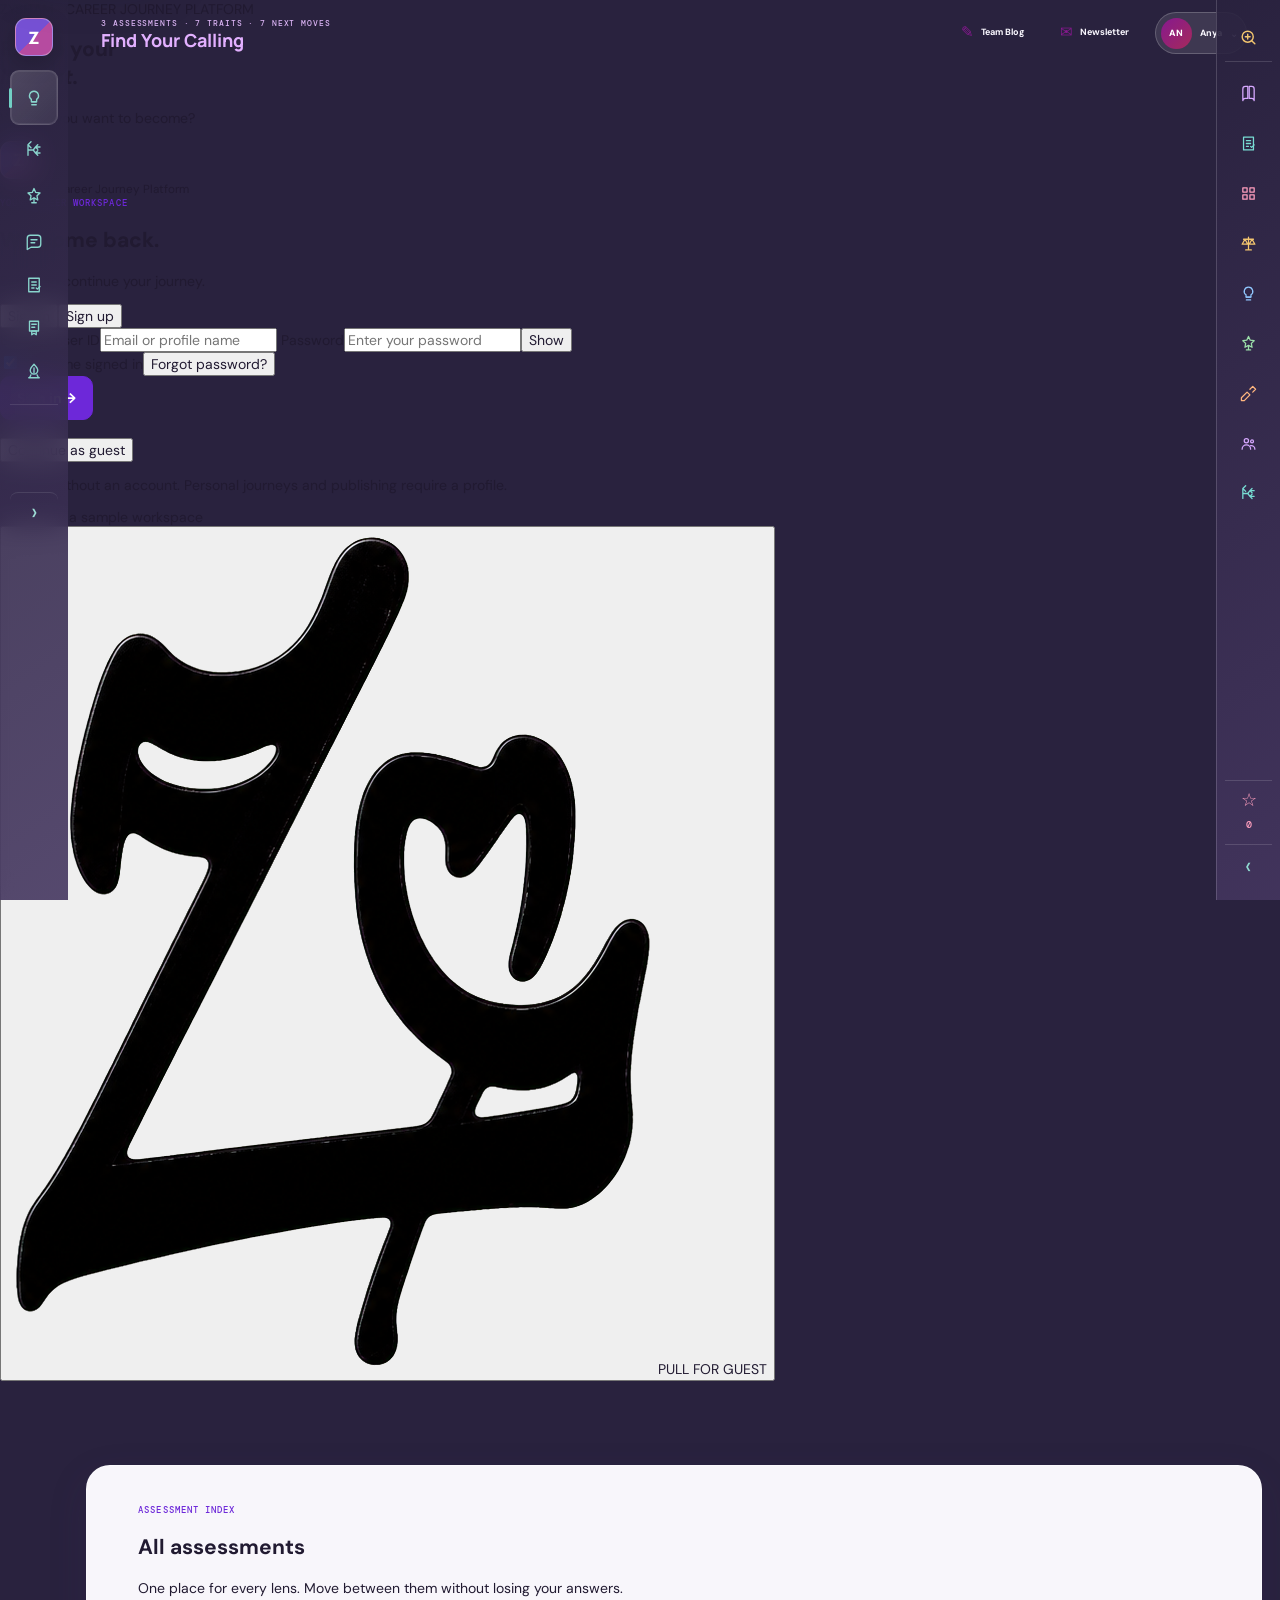
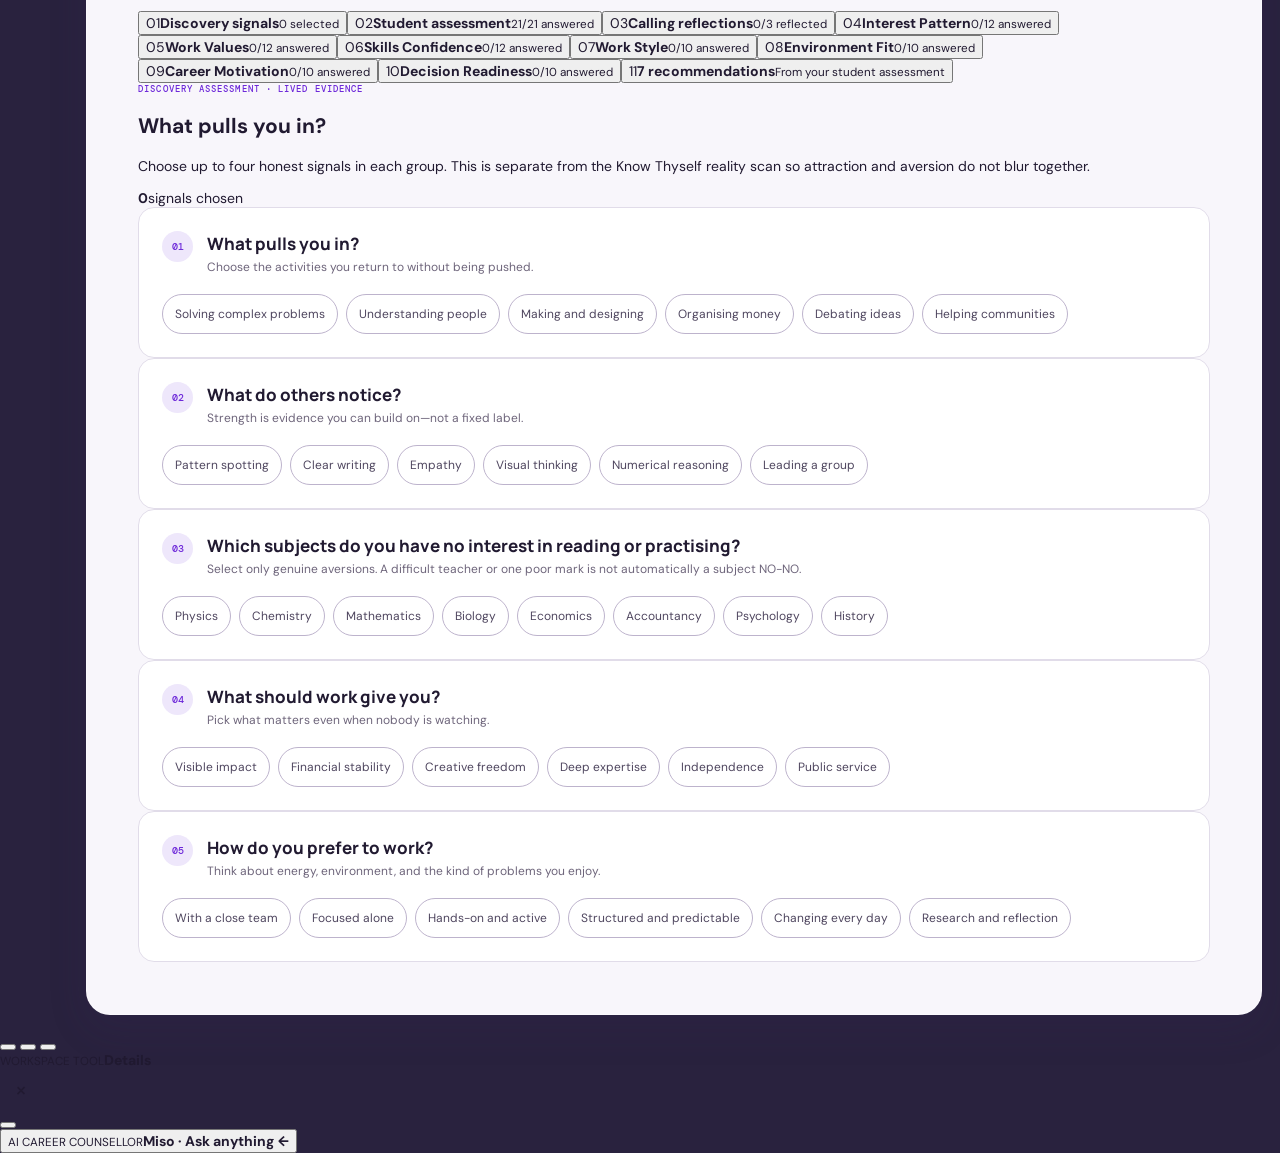
==== commit 931b043d: "Improve assessment controls and navigation" ====
--- a/index.html
+++ b/index.html
@@ -73,7 +73,6 @@
 
         <nav class="learning-nav" aria-label="Learning and skill building">
           <button class="nav-item" data-view="entrance-exams" data-menu="exams"><span class="nav-icon" data-icon="exam" aria-hidden="true"></span><span>Entrance Exams</span></button>
-          <button class="nav-item" data-view="study-guide" data-menu="study"><span class="nav-icon" data-icon="study" aria-hidden="true"></span><span>Study Guide</span></button>
           <button class="nav-item" data-view="certifications" data-menu="certifications"><span class="nav-icon" data-icon="certificate" aria-hidden="true"></span><span>Certification Courses</span></button>
           <button class="nav-item" data-view="traditional" data-menu="traditional"><span class="nav-icon" data-icon="traditional" aria-hidden="true"></span><span>Traditional Courses</span></button>
         </nav>
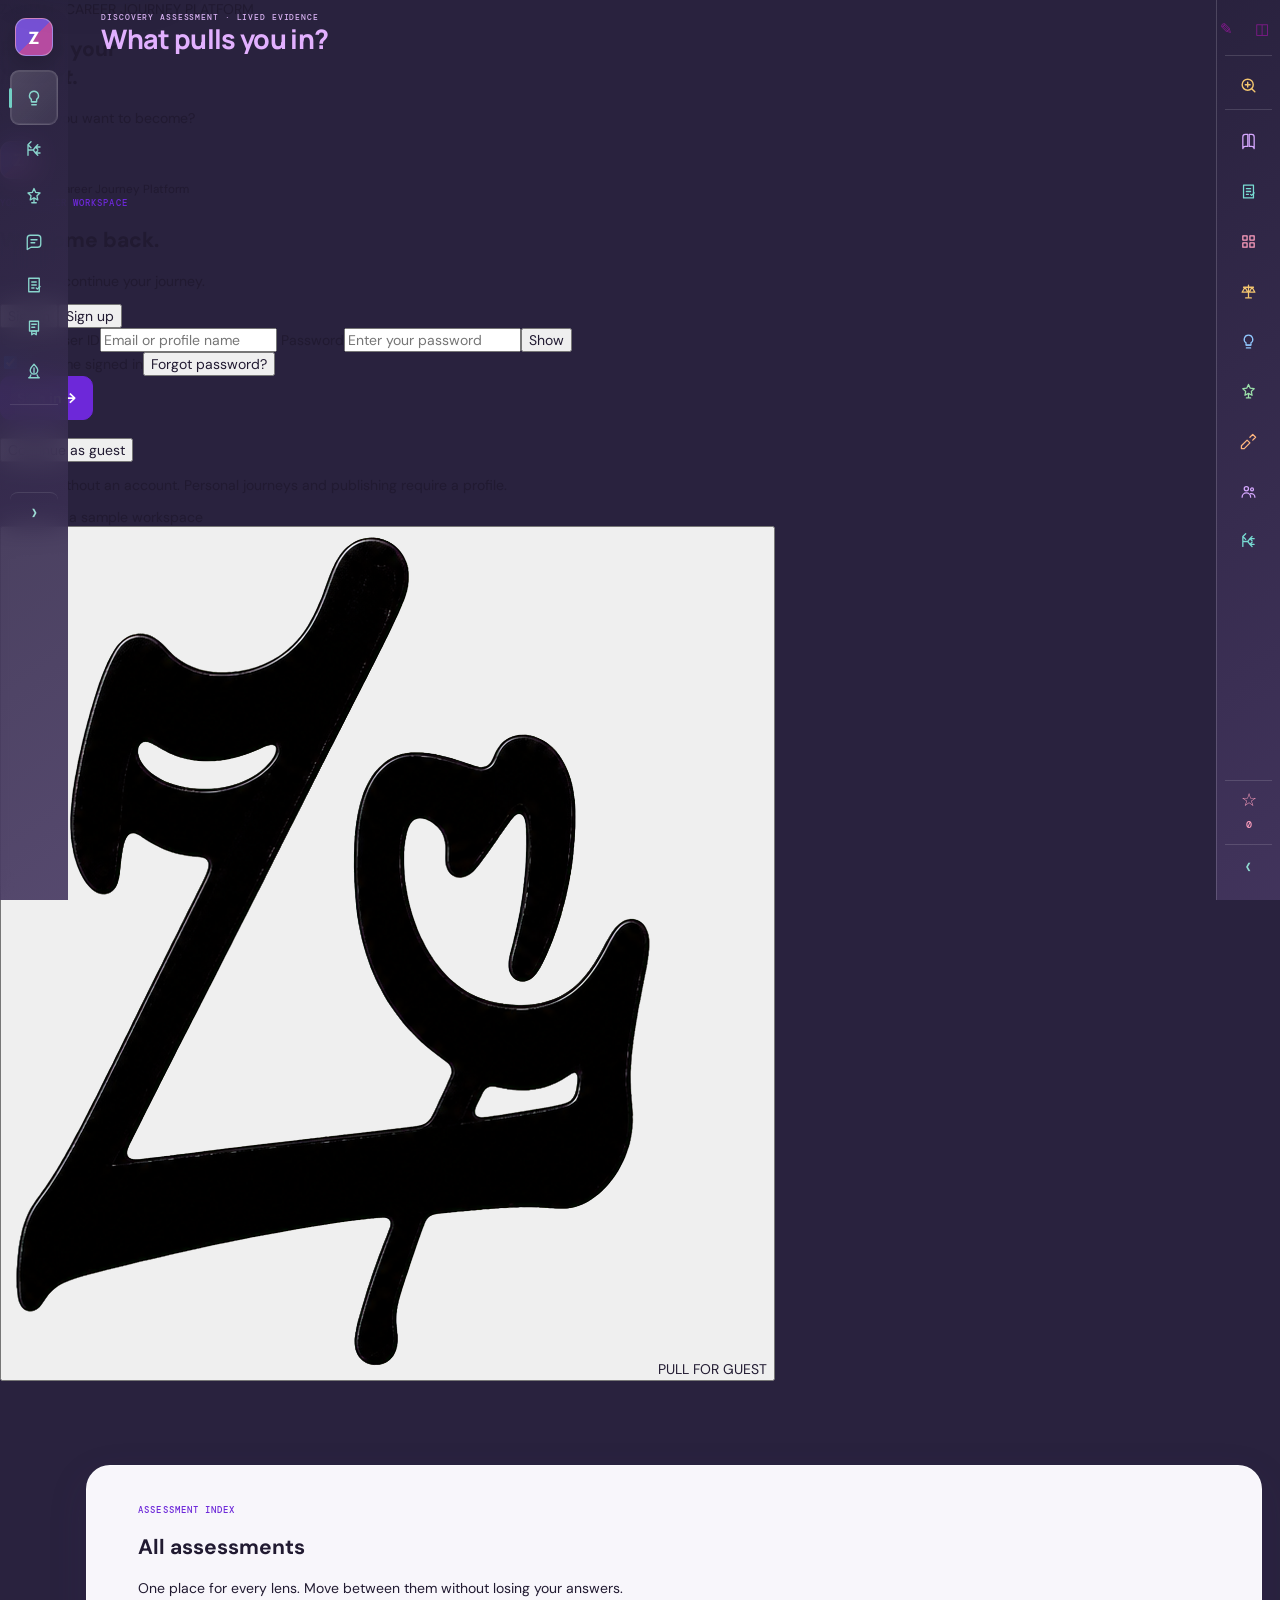
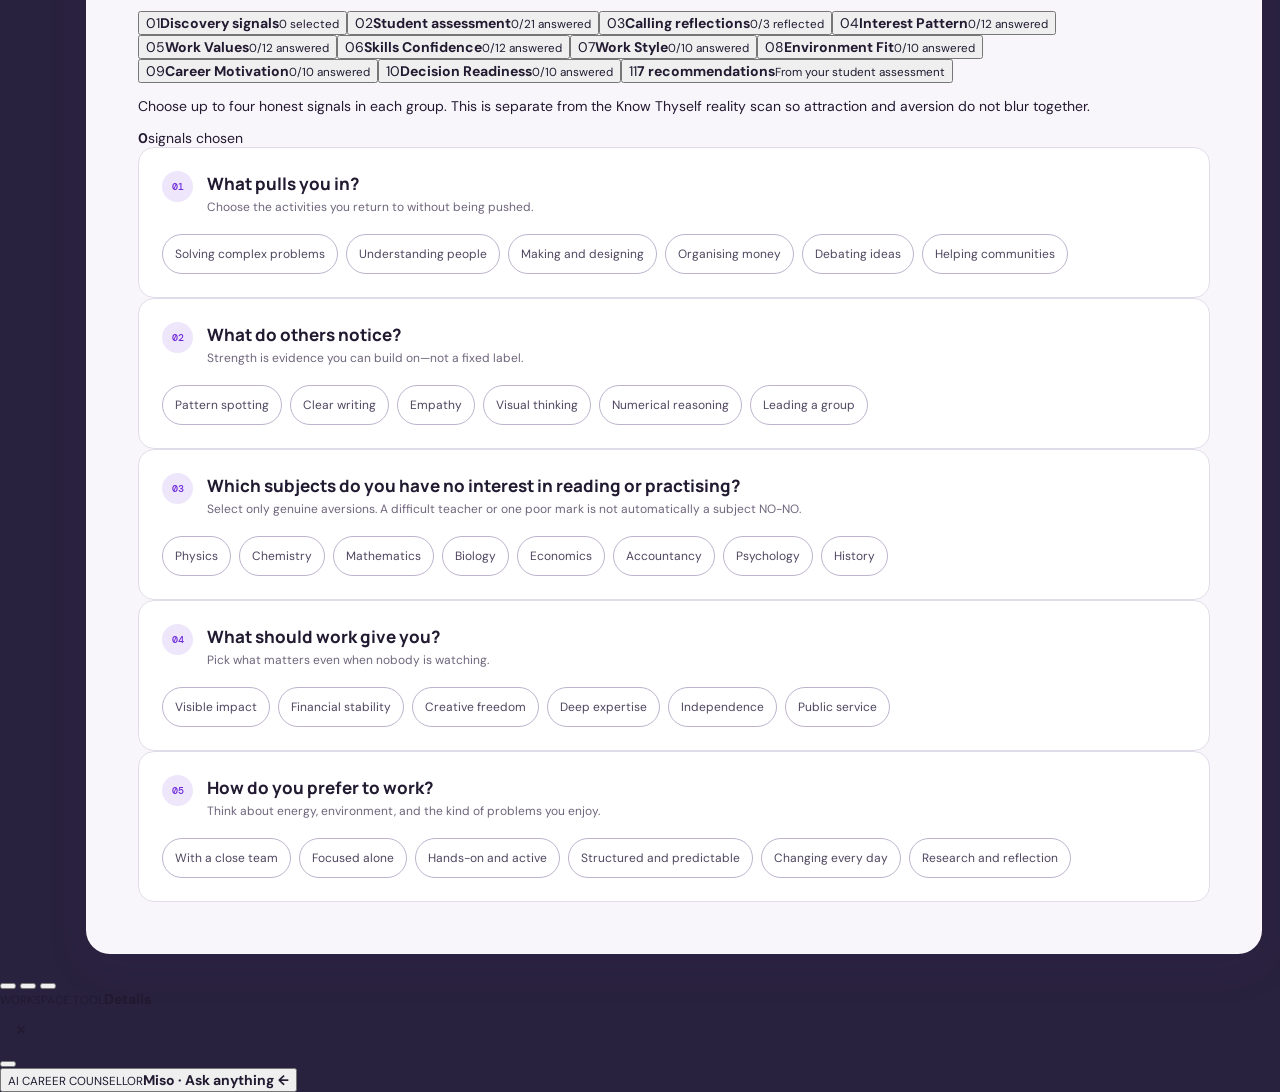
==== commit 8b6af8fe: "Expand journey learning and editorial guidance" ====
--- a/index.html
+++ b/index.html
@@ -95,11 +95,6 @@
               <div><span id="pageEyebrow">YOUR DECISION SPACE</span><h1 id="pageTitle">Overview</h1></div>
             </div>
 
-            <div class="header-actions">
-              <button class="header-editorial-link" data-view="blog" aria-label="Open Team Blog" title="Team Blog"><span aria-hidden="true">✎</span><em>Team Blog</em></button>
-              <button class="header-editorial-link" data-view="newsletters" aria-label="Open Newsletter" title="Newsletter"><span aria-hidden="true">✉</span><em>Newsletter</em></button>
-              <button class="header-profile-button" id="headerProfileButton" aria-label="Open profile and account settings" aria-controls="rightDrawer" title="Profile and account settings"><span id="headerProfileAvatar">GE</span><em id="headerProfileLabel">Guest</em><b aria-hidden="true">⌄</b></button>
-            </div>
           </div>
         </header>
 
@@ -107,6 +102,11 @@
       </main>
 
       <aside class="research-rail" id="researchRail" aria-label="Research navigation">
+        <div class="research-rail-utilities header-actions" aria-label="Account and editorial links">
+          <button class="header-profile-button" id="headerProfileButton" aria-label="Open profile and account settings" aria-controls="rightDrawer" title="Profile and account settings"><span id="headerProfileAvatar">GE</span><em id="headerProfileLabel">Guest</em><b aria-hidden="true">⌄</b></button>
+          <button class="header-editorial-link" data-view="blog" aria-label="Open Team Blog" title="Team Blog"><span aria-hidden="true">✎</span><em>Team Blog</em></button>
+              <button class="header-editorial-link" data-view="newsletters" aria-label="Open Infographics" title="Infographics"><span aria-hidden="true">◫</span><em>Infographics</em></button>
+        </div>
         <button class="research-rail-home" id="researchButton" aria-label="Open Research" aria-controls="rightDrawer"><span class="utility-icon" data-icon="research" aria-hidden="true"></span><strong>Research</strong><small id="researchRailTotal">Evidence library</small></button>
         <nav id="researchRailNav" aria-label="Research domains"></nav>
         <button class="research-rail-saved" id="researchSavedButton" aria-controls="rightDrawer"><span aria-hidden="true">☆</span><strong>Saved</strong><small id="researchRailSaved">0</small></button>
--- a/style.css
+++ b/style.css
@@ -19,7 +19,14 @@
 body.right-sidebar-expanded { --research-rail: var(--research-rail-expanded); }
 
 /* Persistent research navigation; records always open in the shared drawer. */
-.research-rail { position: fixed; z-index: 38; inset: 0 0 0 auto; width: var(--research-rail); display: grid; grid-template-rows: auto minmax(0,1fr) auto auto; gap: 6px; padding: 14px 8px; overflow: hidden; border-left: 1px solid rgba(255,255,255,.16); background: var(--sidebar-bg,var(--chrome-gradient,var(--chrome))); color: var(--chrome-text); transition: width .22s ease, opacity .18s ease, transform .2s ease; }
+.research-rail { position: fixed; z-index: 38; inset: 0 0 0 auto; width: var(--research-rail); display: grid; grid-template-rows: auto auto minmax(0,1fr) auto auto; gap: 6px; padding: 10px 8px 14px; overflow: hidden; border-left: 1px solid rgba(255,255,255,.16); background: var(--sidebar-bg,var(--chrome-gradient,var(--chrome))); color: var(--chrome-text); transition: width .22s ease, opacity .18s ease, transform .2s ease; }
+.research-rail-utilities { display: grid; gap: 3px; padding-bottom: 7px; border-bottom: 1px solid rgba(255,255,255,.14); }
+.research-rail-utilities .header-editorial-link,
+.research-rail-utilities .header-profile-button { width: 100%; min-height: 38px; justify-content: flex-start; border-radius: 8px; }
+.research-rail-utilities .header-editorial-link { padding: 7px 9px; border-bottom: 0; text-align: left; }
+.research-rail-utilities .header-editorial-link:hover,
+.research-rail-utilities .header-editorial-link.active { background: rgba(255,255,255,.08); box-shadow: inset 2px 0 var(--secondary); }
+.research-rail-utilities .header-profile-button { padding: 3px 6px; }
 .research-rail button { width: 100%; border: 0; background: transparent; color: inherit; text-align: left; }
 .research-rail-home { min-height: 58px; display: grid; grid-template-columns: 28px 1fr; align-items: center; gap: 8px; padding: 8px; border-bottom: 1px solid rgba(255,255,255,.14) !important; }
 .research-rail-home .utility-icon { grid-row: 1 / 3; width: 26px; height: 26px; display: grid; place-items: center; color: #f4c66f; }
@@ -50,6 +57,11 @@
 body:not(.right-sidebar-expanded) #researchRailNav small,
 body:not(.right-sidebar-expanded) .research-rail-saved strong,
 body:not(.right-sidebar-expanded) .research-rail-toggle strong { display: none; }
+body:not(.right-sidebar-expanded) .research-rail-utilities .header-editorial-link,
+body:not(.right-sidebar-expanded) .research-rail-utilities .header-profile-button { width: 100%; justify-content: center; padding-inline: 3px; }
+body:not(.right-sidebar-expanded) .research-rail-utilities .header-editorial-link em,
+body:not(.right-sidebar-expanded) .research-rail-utilities .header-profile-button em,
+body:not(.right-sidebar-expanded) .research-rail-utilities .header-profile-button b { display: none; }
 body:not(.right-sidebar-expanded) #researchRailNav button,
 body:not(.right-sidebar-expanded) .research-rail-saved,
 body:not(.right-sidebar-expanded) .research-rail-toggle { grid-template-columns: 1fr; justify-items: center; padding-inline: 4px; }
@@ -322,7 +334,9 @@
 .header-identity { display: flex; align-items: center; gap: 12px; }
 .header-identity > div { display: grid; }
 .header-identity span { color: var(--chrome-muted); font: 500 8px 'DM Mono', monospace; letter-spacing: .11em; }
-.header-identity h1 { margin: 3px 0 0; font: 750 18px/1 'Manrope', sans-serif; }
+.header-identity { min-width: 0; }
+.header-identity > div { min-width: 0; }
+.header-identity h1 { max-width: min(1100px, calc(100vw - var(--sidebar) - var(--research-rail) - 80px)); margin: 3px 0 0; overflow: hidden; font: 750 clamp(18px,2.1vw,28px)/1.05 'Manrope', sans-serif; letter-spacing: -.025em; text-overflow: ellipsis; white-space: nowrap; }
 .header-identity h1 { color: var(--page-title-accent, var(--chrome-text)); transition: color .18s ease; }
 .header-identity > div > span { color: color-mix(in srgb, var(--page-title-accent, var(--chrome-muted)) 72%, var(--chrome-muted)); }
 
@@ -367,6 +381,19 @@
 .journey-content .journey-rail { overflow-x: auto; overflow-y: hidden; border: 1px solid var(--line); border-radius: 14px; background: var(--surface); box-shadow: var(--shadow-sm); }
 .view-host { width: min(1420px, 100%); margin: 0 auto; padding: clamp(20px, 3vw, 38px) clamp(28px, 4vw, 56px) clamp(28px, 4vw, 56px); }
 .view-enter { animation: view-enter .28s ease both; }
+.promoted-page-heading,
+.promoted-page-eyebrow { display: none !important; }
+.app-heading-promoted.section-header { align-items: center; margin-bottom: 10px; }
+.app-heading-promoted.section-header > div:has(> .section-copy) { flex: 1 1 auto; }
+.app-heading-promoted.section-header .section-copy { max-width: 860px; margin-top: 0; }
+.app-heading-promoted.compact-page-intro { min-height: 0 !important; padding-top: 0 !important; }
+.app-heading-promoted.hero-main,
+.app-heading-promoted.assessment-hero,
+.app-heading-promoted.dream-north-star,
+.app-heading-promoted.vedic-hero,
+.app-heading-promoted.journey-stage-hero,
+.app-heading-promoted.ai-hero,
+.app-heading-promoted.jobs-hero { min-height: 0; }
 @keyframes view-enter { from { opacity: 0; transform: translateY(5px); } to { opacity: 1; transform: none; } }
 .eyebrow { margin: 0 0 10px; color: var(--primary); font: 500 9px 'DM Mono', monospace; letter-spacing: .12em; text-transform: uppercase; }
 .display-title { margin: 0; font: 750 clamp(36px, 5.2vw, 70px)/.98 'Manrope', sans-serif; letter-spacing: -.055em; }
@@ -2870,6 +2897,93 @@
 #viewHost :is(.loop-step span,.recommendation-hold span,.exam-search > div span,.exam-card summary em,.exam-card a,.forum-more summary,.discussion-list-head span,.discussion-row-author span,.assessment-completion span,.assessment-frame > header > div > span,.assessment-frame > header > strong,.trait-number,.trait-question label span,.trait-scale output,.jobs-stat-grid span,.karma-range b) { font-size: 11px !important; }
 #viewHost .trait-question label span { font-size: 14px !important; }
 
+/* Human editorial reading and infographic library */
+.longform-detail { max-width: 1120px; }
+.longform-detail > article { max-width: none; overflow: hidden; }
+.longform-detail > article > header { position: relative; padding: clamp(28px,5vw,62px); margin: calc(clamp(24px,5vw,58px) * -1) calc(clamp(24px,5vw,58px) * -1) 0; background: linear-gradient(135deg,color-mix(in srgb,var(--primary-soft) 72%,#fff),color-mix(in srgb,var(--highlight-soft) 55%,#fff)); }
+.longform-detail > article > header::after { content: '“'; position: absolute; right: 6%; bottom: -32px; color: color-mix(in srgb,var(--primary) 13%,transparent); font: 800 180px/1 Georgia,serif; pointer-events: none; }
+.longform-detail > article > header > p { max-width: 62ch; font-size: clamp(16px,1.7vw,20px) !important; line-height: 1.65; }
+.longform-layout { display: grid; grid-template-columns: minmax(0,1fr) 250px; gap: clamp(28px,5vw,70px); align-items: start; max-width: 900px; margin: 0 auto; }
+.longform-layout .editorial-body { margin: 38px 0; }
+.longform-layout .editorial-body p { margin: 0 0 1.55em; color: var(--ink); font: 400 clamp(16px,1.4vw,18px)/1.85 Georgia,'Times New Roman',serif; }
+.longform-layout .editorial-body p:first-of-type::first-letter { float: left; margin: .08em .1em 0 0; color: var(--primary); font: 800 4em/.78 'Manrope',sans-serif; }
+.longform-layout blockquote { margin: 32px -14px; padding: 22px 24px; border: 0; border-left: 4px solid var(--highlight); background: var(--highlight-soft); color: var(--ink); font: 700 clamp(21px,2.4vw,31px)/1.25 'Manrope',sans-serif; letter-spacing: -.025em; }
+.blog-reading-map { position: sticky; top: 94px; display: grid; gap: 10px; margin-top: 42px; padding: 20px; border: 1px solid color-mix(in srgb,var(--primary) 28%,var(--line)); border-radius: 16px; background: color-mix(in srgb,var(--primary-soft) 30%,var(--surface)); box-shadow: var(--shadow-sm); }
+.blog-reading-map > span { color: var(--primary); font: 750 10px 'DM Mono',monospace; letter-spacing: .09em; }
+.blog-reading-map h3 { margin: 0; font: 800 20px/1.15 'Manrope',sans-serif; }
+.blog-reading-map ol { display: grid; gap: 0; margin: 8px 0; padding: 0; list-style: none; counter-reset: gentle-step; }
+.blog-reading-map li { position: relative; display: grid; grid-template-columns: 28px 1fr; gap: 9px; align-items: center; min-height: 55px; counter-increment: gentle-step; }
+.blog-reading-map li:not(:last-child)::after { content: ''; position: absolute; left: 13px; top: 39px; bottom: -8px; width: 1px; background: color-mix(in srgb,var(--primary) 34%,transparent); }
+.blog-reading-map li i { width: 28px; height: 28px; display: grid; place-items: center; border-radius: 50%; background: var(--primary); color: #fff; font: 750 10px 'DM Mono',monospace; font-style: normal; }
+.blog-reading-map li i::before { content: counter(gentle-step); }
+.blog-reading-map li strong { font-size: 12px; line-height: 1.35; }
+.blog-reading-map > p { margin: 0; color: var(--muted); font-size: 11px !important; line-height: 1.55; }
+
+.infographic-view,.infographic-detail { width: min(1240px,100%); margin: 0 auto; }
+.infographic-hero { overflow: hidden; display: grid; grid-template-columns: minmax(300px,.72fr) minmax(480px,1.28fr); min-height: 420px; margin-bottom: 18px; border: 1px solid var(--line); border-radius: 22px; background: #fbf2dd; box-shadow: var(--shadow-md); }
+.infographic-hero > div { z-index: 1; display: grid; align-content: center; padding: clamp(26px,4vw,52px); background: linear-gradient(90deg,#fbf2dd 82%,transparent); }
+.infographic-hero h2 { margin: 7px 0 13px; color: #2f2340; font: 800 clamp(36px,4.7vw,62px)/.98 'Manrope',sans-serif; letter-spacing: -.055em; }
+.infographic-hero > div > p:last-child { max-width: 54ch; margin: 0; color: #554a60; font-size: 15px !important; line-height: 1.65; }
+.infographic-hero figure { min-width: 0; margin: 0 0 0 -7%; display: grid; grid-template-rows: 1fr auto; background: #fbf2dd; }
+.infographic-hero img { width: 100%; height: 100%; min-height: 370px; display: block; object-fit: cover; object-position: 54% center; }
+.infographic-hero figcaption { padding: 9px 16px; color: #655971; font-size: 10px; line-height: 1.4; text-align: right; }
+.infographic-grid { display: grid; grid-template-columns: repeat(2,minmax(0,1fr)); gap: 12px; }
+.infographic-grid > button { position: relative; min-height: 290px; display: grid; grid-template-columns: 1fr auto; grid-template-rows: auto auto 1fr auto auto; gap: 8px 16px; overflow: hidden; padding: 24px; border: 1px solid color-mix(in srgb,var(--infographic-accent) 32%,var(--line)); border-radius: 18px; background: color-mix(in srgb,var(--infographic-accent) 6%,var(--surface)); color: var(--ink); text-align: left; box-shadow: var(--shadow-sm); transition: transform 160ms ease,box-shadow 160ms ease; }
+.infographic-grid > button:hover { transform: translateY(-3px); box-shadow: var(--shadow-md); }
+.infographic-grid > button:nth-child(7) { grid-column: 1 / -1; min-height: 250px; }
+.infographic-grid > button::before { content: ''; position: absolute; inset: 0 auto 0 0; width: 7px; background: var(--infographic-accent); }
+.infographic-grid > button > span { color: var(--infographic-accent); font: 750 10px 'DM Mono',monospace; letter-spacing: .1em; }
+.infographic-grid > button > strong { color: var(--infographic-accent); font: 800 24px 'Manrope',sans-serif; }
+.infographic-grid h3 { grid-column: 1 / -1; max-width: 24ch; margin: 5px 0 0; font: 800 clamp(23px,2.2vw,31px)/1.08 'Manrope',sans-serif; letter-spacing: -.035em; }
+.infographic-grid p { grid-column: 1 / -1; max-width: 63ch; margin: 0; color: var(--ink-soft); font-size: 13px !important; line-height: 1.6; }
+.infographic-grid > button > div { display: flex; align-items: center; gap: 5px; }
+.infographic-grid > button > div i { width: 24px; height: 8px; border-radius: 999px; background: var(--infographic-accent); opacity: calc(.35 + var(--i,0)); }
+.infographic-grid > button > div i:nth-child(2) { opacity: .5; }.infographic-grid > button > div i:nth-child(3) { opacity: .64; }.infographic-grid > button > div i:nth-child(4) { opacity: .78; }.infographic-grid > button > div i:nth-child(5),.infographic-grid > button > div i:nth-child(6) { opacity: 1; }
+.infographic-grid small { align-self: end; color: var(--infographic-accent); font-size: 11px; font-weight: 800; }
+.infographic-method { display: grid; grid-template-columns: 180px 1fr; gap: 20px; align-items: center; margin-top: 12px; padding: 22px 26px; border-left: 7px solid var(--secondary); }
+.infographic-method span { color: var(--secondary); font: 750 11px 'DM Mono',monospace; letter-spacing: .08em; }
+.infographic-method p { margin: 0; color: var(--ink-soft); font-size: 13px !important; line-height: 1.6; }
+
+.infographic-detail > article { max-width: 1000px; margin: 12px auto; overflow: hidden; padding: 0; border-color: color-mix(in srgb,var(--infographic-accent) 35%,var(--line)); }
+.infographic-detail header { position: relative; display: grid; grid-template-columns: 1fr auto; gap: 8px 30px; align-items: end; padding: clamp(30px,5vw,64px); background: color-mix(in srgb,var(--infographic-accent) 10%,var(--surface)); }
+.infographic-detail header::after { content: ''; position: absolute; inset: auto 0 0; height: 8px; background: var(--infographic-accent); }
+.infographic-detail header > span { grid-column: 1 / -1; color: var(--infographic-accent); font: 800 11px 'DM Mono',monospace; letter-spacing: .1em; }
+.infographic-detail h2 { max-width: 18ch; margin: 5px 0; font: 800 clamp(38px,6vw,70px)/.96 'Manrope',sans-serif; letter-spacing: -.06em; }
+.infographic-detail header > p { grid-column: 1; max-width: 58ch; margin: 3px 0 0; color: var(--ink-soft); font-size: 16px !important; line-height: 1.6; }
+.infographic-detail header > strong { grid-column: 2; grid-row: 2 / 4; align-self: center; width: 130px; height: 130px; display: grid; place-items: center; padding: 18px; border: 2px solid var(--infographic-accent); border-radius: 50%; color: var(--infographic-accent); font: 800 25px/1.05 'Manrope',sans-serif; text-align: center; }
+.infographic-flow { display: grid; padding: clamp(30px,5vw,60px); counter-reset: infographic-step; }
+.infographic-flow section { position: relative; display: grid; grid-template-columns: 70px minmax(0,1fr); gap: 22px; align-items: center; min-height: 120px; }
+.infographic-flow section:not(:last-child)::after { content: '↓'; position: absolute; left: 26px; bottom: -12px; color: var(--infographic-accent); font-size: 25px; }
+.infographic-flow b { width: 64px; height: 64px; display: grid; place-items: center; border-radius: 18px 18px 18px 4px; background: var(--infographic-accent); color: #fff; font: 800 18px 'DM Mono',monospace; box-shadow: 0 10px 25px color-mix(in srgb,var(--infographic-accent) 24%,transparent); }
+.infographic-flow section > div { padding: 18px 22px; border: 1px solid color-mix(in srgb,var(--infographic-accent) 28%,var(--line)); border-radius: 14px; background: color-mix(in srgb,var(--infographic-accent) 5%,var(--surface)); }
+.infographic-flow h3 { margin: 0 0 4px; font: 800 21px 'Manrope',sans-serif; }
+.infographic-flow p { margin: 0; color: var(--ink-soft); font-size: 14px !important; line-height: 1.55; }
+.infographic-detail blockquote { display: grid; gap: 8px; margin: 0 clamp(30px,5vw,60px) clamp(30px,5vw,60px); padding: 27px; border: 0; border-radius: 18px; background: var(--infographic-accent); color: #fff; font: 750 clamp(22px,3vw,34px)/1.25 'Manrope',sans-serif; }
+.infographic-detail blockquote span { font: 750 10px 'DM Mono',monospace; letter-spacing: .12em; opacity: .75; }
+.infographic-detail footer { padding: 18px clamp(30px,5vw,60px); border-top: 1px solid var(--line); color: var(--muted); }
+
+@media (max-width: 860px) {
+  .longform-layout { grid-template-columns: 1fr; }
+  .blog-reading-map { position: static; order: -1; margin: 28px 0 0; }
+  .infographic-hero { grid-template-columns: 1fr; }
+  .infographic-hero > div { background: #fbf2dd; }
+  .infographic-hero figure { margin: 0; }
+  .infographic-grid { grid-template-columns: 1fr; }
+  .infographic-grid > button:nth-child(7) { grid-column: auto; }
+}
+@media (max-width: 560px) {
+  .longform-layout blockquote { margin-inline: 0; }
+  .infographic-hero { min-height: 0; }
+  .infographic-hero img { min-height: 250px; }
+  .infographic-grid > button { min-height: 265px; padding: 20px; }
+  .infographic-method { grid-template-columns: 1fr; }
+  .infographic-detail header { grid-template-columns: 1fr; }
+  .infographic-detail header > strong { grid-column: 1; grid-row: auto; width: auto; height: auto; justify-self: start; border-radius: 999px; font-size: 17px; }
+  .infographic-flow section { grid-template-columns: 50px 1fr; gap: 12px; }
+  .infographic-flow b { width: 46px; height: 46px; border-radius: 13px 13px 13px 3px; font-size: 14px; }
+  .infographic-flow section:not(:last-child)::after { left: 17px; }
+}
+
 /* Final content-first spacing: navigation lives in the sidebars. */
 .view-host { padding-top: 10px; }
 #viewHost .compact-page-intro { display: grid; }
@@ -3083,6 +3197,182 @@
   #viewHost .railway-journey .railway-station { min-width: 124px; flex-basis: 124px; }
   #viewHost .railway-journey .journey-workspace-tabs::before { left: 64px; right: 64px; }
 }
+
+/* Journey railway: the route itself is the visual—no container or scrollbar. */
+#viewHost .railway-journey {
+  margin-bottom: 10px;
+  padding: 0;
+  overflow: visible;
+  border: 0;
+  background: none !important;
+  box-shadow: none;
+  backdrop-filter: none;
+}
+#viewHost .railway-journey .journey-workspace-tabs {
+  min-height: 102px;
+  flex-wrap: wrap;
+  overflow: visible;
+  scrollbar-width: none;
+}
+#viewHost .railway-journey .journey-workspace-tabs::-webkit-scrollbar { display: none; }
+#viewHost .railway-journey .railway-station {
+  min-width: 100px;
+  flex: 1 1 108px;
+  min-height: 98px;
+}
+
+/* Stage curriculum: embedded learning and validation, not generic milestone filler. */
+.stage-outcome-summary > div:first-child > span,
+.stage-learning-plan > header span {
+  color: #9d2761;
+  font: 800 10px 'DM Mono', monospace;
+  letter-spacing: .09em;
+}
+.stage-learning-plan {
+  overflow: hidden;
+  border: 1px solid rgba(107,70,145,.22);
+  border-radius: 16px;
+  background: rgba(253,251,255,.98);
+}
+.stage-learning-plan > header {
+  display: flex;
+  justify-content: space-between;
+  gap: 18px;
+  padding: 15px 18px;
+  border-bottom: 1px solid rgba(107,70,145,.18);
+}
+.stage-learning-plan > header h3 { margin: 3px 0 4px; color: #4d245f; font-size: 22px; }
+.stage-learning-plan > header p { max-width: 78ch; margin: 0; color: var(--ink-soft); }
+.stage-learning-grid { display: grid; grid-template-columns: repeat(2,minmax(0,1fr)); }
+.stage-learning-lane { min-width: 0; }
+.stage-learning-lane:nth-child(odd) { border-right: 1px solid rgba(107,70,145,.16); }
+.stage-learning-lane:nth-child(n+3) { border-top: 1px solid rgba(107,70,145,.16); }
+.stage-lane-head {
+  display: grid;
+  grid-template-columns: 34px 1fr;
+  gap: 8px;
+  align-items: center;
+  padding: 10px 14px;
+  background: #e8efff;
+  color: #36528c;
+}
+.stage-learning-lane.assess .stage-lane-head { background: #f7dff0; color: #92265f; }
+.stage-learning-lane.build .stage-lane-head { background: #dff5ef; color: #147269; }
+.stage-learning-lane.verify .stage-lane-head { background: #fff0cf; color: #8b5b00; }
+.stage-lane-head > span { font: 850 12px 'DM Mono',monospace; }
+.stage-lane-head > div { display: grid; gap: 1px; }
+.stage-lane-head strong { font-size: 13px; }
+.stage-lane-head small { font-size: 10px; opacity: .78; }
+.stage-learning-lane > article {
+  min-height: 82px;
+  display: grid;
+  grid-template-columns: minmax(0,1fr) auto;
+  gap: 12px;
+  align-items: center;
+  padding: 10px 14px;
+  border-top: 1px solid rgba(107,70,145,.11);
+}
+.stage-learning-lane > article:nth-of-type(even) { background: rgba(240,236,247,.46); }
+.stage-learning-lane article strong { color: var(--ink); font-size: 12px; }
+.stage-learning-lane article p { margin: 3px 0 0; color: var(--ink-soft); font-size: 11px !important; line-height: 1.45; }
+.stage-learning-lane article button {
+  min-height: 31px;
+  padding: 6px 9px;
+  border: 1px solid currentColor;
+  border-radius: 8px;
+  background: transparent;
+  color: #694083;
+  font-size: 10px;
+  font-weight: 750;
+  white-space: nowrap;
+}
+.stage-learning-lane.build > article,
+.stage-learning-lane.verify > article { grid-template-columns: 24px minmax(0,1fr); min-height: 60px; }
+.stage-learning-lane article i {
+  width: 22px;
+  height: 22px;
+  display: grid;
+  place-items: center;
+  border-radius: 50%;
+  background: #d8eee8;
+  color: #147269;
+  font-style: normal;
+  font-weight: 850;
+}
+.stage-learning-lane.verify article i { background: #ffebbd; color: #8b5b00; }
+
+@media (max-width: 800px) {
+  #viewHost .railway-journey .journey-workspace-tabs::before { display: none; }
+  #viewHost .railway-journey .railway-station { flex-basis: 125px; }
+  .stage-learning-grid { grid-template-columns: 1fr; }
+  .stage-learning-lane:nth-child(odd) { border-right: 0; }
+  .stage-learning-lane:nth-child(n+2) { border-top: 1px solid rgba(107,70,145,.16); }
+}
+
+/* Customer-experience style 0–10 response scales. */
+body.view-refreshing #viewHost .view-enter { animation: none !important; }
+#viewHost .nps-scale {
+  min-width: 0;
+  display: grid;
+  gap: 7px;
+  overflow-x: auto;
+  padding: 3px 1px 5px;
+  scrollbar-width: thin;
+}
+#viewHost .reality-question > .nps-scale { grid-column: 1 / -1; }
+#viewHost .nps-options {
+  min-width: 390px;
+  display: grid;
+  grid-template-columns: repeat(11, minmax(32px, 1fr));
+  gap: 5px;
+}
+#viewHost .nps-score { position: relative; display: block; cursor: pointer; }
+#viewHost .nps-score input {
+  position: absolute;
+  width: 1px;
+  height: 1px;
+  overflow: hidden;
+  opacity: 0;
+  pointer-events: none;
+}
+#viewHost .nps-score span {
+  min-height: 36px;
+  display: grid;
+  place-items: center;
+  border: 1px solid color-mix(in srgb, var(--muted) 38%, var(--line));
+  border-radius: 9px;
+  background: #fff;
+  color: var(--ink-soft);
+  font: 750 12px/1 'Manrope', sans-serif !important;
+  box-shadow: 0 2px 6px rgba(35, 27, 49, .04);
+  transition: transform .14s ease, border-color .14s ease, background .14s ease, color .14s ease, box-shadow .14s ease;
+}
+#viewHost .nps-score:hover span { transform: translateY(-1px); border-color: var(--primary); color: var(--primary); box-shadow: 0 5px 12px color-mix(in srgb, var(--primary) 12%, transparent); }
+#viewHost .nps-score input:focus-visible + span { outline: 3px solid color-mix(in srgb, var(--primary) 28%, transparent); outline-offset: 2px; }
+#viewHost .nps-score:nth-child(-n+7) input:checked + span { border-color: #d9405f; background: #d9405f; color: #fff; }
+#viewHost .nps-score:nth-child(n+8):nth-child(-n+9) input:checked + span { border-color: #d99012; background: #d99012; color: #fff; }
+#viewHost .nps-score:nth-child(n+10) input:checked + span { border-color: #16866f; background: #16866f; color: #fff; }
+#viewHost .nps-score input:checked + span { transform: translateY(-2px); box-shadow: 0 7px 15px rgba(35, 27, 49, .16); }
+#viewHost .nps-anchors {
+  min-width: 390px;
+  display: grid;
+  grid-template-columns: minmax(0, 1fr) auto minmax(0, 1fr);
+  align-items: start;
+  gap: 10px;
+}
+#viewHost .nps-anchors small { color: var(--muted); font-size: 11px !important; line-height: 1.3; }
+#viewHost .nps-anchors small:last-child { grid-column: 3; text-align: right; }
+#viewHost .nps-anchors output { grid-column: 2; grid-row: 1; color: var(--rating-color, var(--muted)); font: 800 11px/1.3 'DM Mono', monospace; white-space: nowrap; }
+#viewHost .trait-prompt { display: grid; align-content: center; gap: 2px; min-width: 0; }
+#viewHost .trait-prompt strong { font-size: 13px; }
+#viewHost .trait-prompt span { color: var(--ink-soft); font-size: 14px; line-height: 1.35; }
+#viewHost .trait-scale.nps-scale { grid-template-columns: 1fr; gap: 7px; }
+
+@media (max-width: 700px) {
+  #viewHost .nps-options,
+  #viewHost .nps-anchors { min-width: 374px; }
+  #viewHost .nps-score span { min-height: 38px; }
+}
 #viewHost .exam-card summary em { font-size: 12px !important; }
 #viewHost .exam-card a { font-size: 12px !important; }
 #viewHost :is(.reality-question-number,.range-readout,.range-ends span,.story-kind,.source-links a,.ai-stage-card span,.ai-stage-card em,.roadmap-copy span,.conversation-prompt span,.experiment-card span,.stage-completion span,.milestone-chevron-flow button > span,.milestone-chevron-flow button strong,.milestone-chevron-flow button small,.stage-progress-summary aside span,.stage-milestone em,.stage-proof-card dt,.stage-shortlist small,.stage-nono-tags span) { font-size: 11px !important; }
@@ -3210,6 +3500,22 @@
 #viewHost .context-visual { min-height: 84px; margin-block: 7px 10px; }
 #viewHost .context-photo { min-height: 84px; }
 
+/* Study belongs to its academic year in the Journey railway map. */
+#viewHost .journey-study-guide { display: grid; gap: 10px; min-width: 0; }
+#viewHost .journey-study-head { display: grid; grid-template-columns: minmax(0,1fr) auto; gap: 16px; align-items: center; padding: 4px 2px 9px; border-bottom: 1px solid var(--line); }
+#viewHost .journey-study-head h3 { margin: 0 0 3px; color: var(--secondary); font-size: clamp(21px,2.4vw,30px); }
+#viewHost .journey-study-head p { margin: 0; color: var(--ink-soft); }
+#viewHost .journey-study-head > span { color: var(--primary); font-weight: 800; }
+#viewHost .journey-study-tracks { display: grid; grid-template-columns: repeat(3,minmax(0,1fr)); border: 1px solid var(--line-strong); border-radius: 10px; overflow: hidden; }
+#viewHost .journey-study-tracks button { display: grid; gap: 2px; min-height: 52px; padding: 8px 12px; border: 0; border-right: 1px solid var(--line); background: transparent; color: var(--ink-soft); text-align: left; }
+#viewHost .journey-study-tracks button:last-child { border-right: 0; }
+#viewHost .journey-study-tracks button strong { color: var(--secondary); font-size: 13px; }
+#viewHost .journey-study-tracks button small { color: var(--muted); }
+#viewHost .journey-study-tracks button.active { background: color-mix(in srgb,var(--secondary) 9%,var(--surface)); box-shadow: inset 0 -3px var(--secondary); }
+#viewHost .journey-study-track-label { display: flex; gap: 10px; align-items: baseline; padding: 8px 2px; border-bottom: 2px solid color-mix(in srgb,var(--primary) 55%,var(--line)); }
+#viewHost .journey-study-track-label strong { color: var(--primary); }
+#viewHost .journey-study-track-label span { color: var(--muted); font-size: 12px; }
+
 @media (max-width: 900px) {
   #viewHost .calling-flow-tabs button { grid-template-columns: auto 1fr; }
   #viewHost .calling-flow-tabs button small { display: none; }
@@ -3225,6 +3531,9 @@
   #viewHost .assessment-type-tabs button { border-bottom: 0; }
   #viewHost .trait-scale { grid-template-columns: minmax(130px,1fr) 58px; }
   #viewHost .trait-scale small { display: none; }
+  #viewHost .journey-study-head { grid-template-columns: 1fr; gap: 5px; }
+  #viewHost .journey-study-tracks button { padding-inline: 8px; }
+  #viewHost .journey-study-tracks button small { display: none; }
 }
 
 /* Final readability guarantees: keep these after the compact workspace rules. */
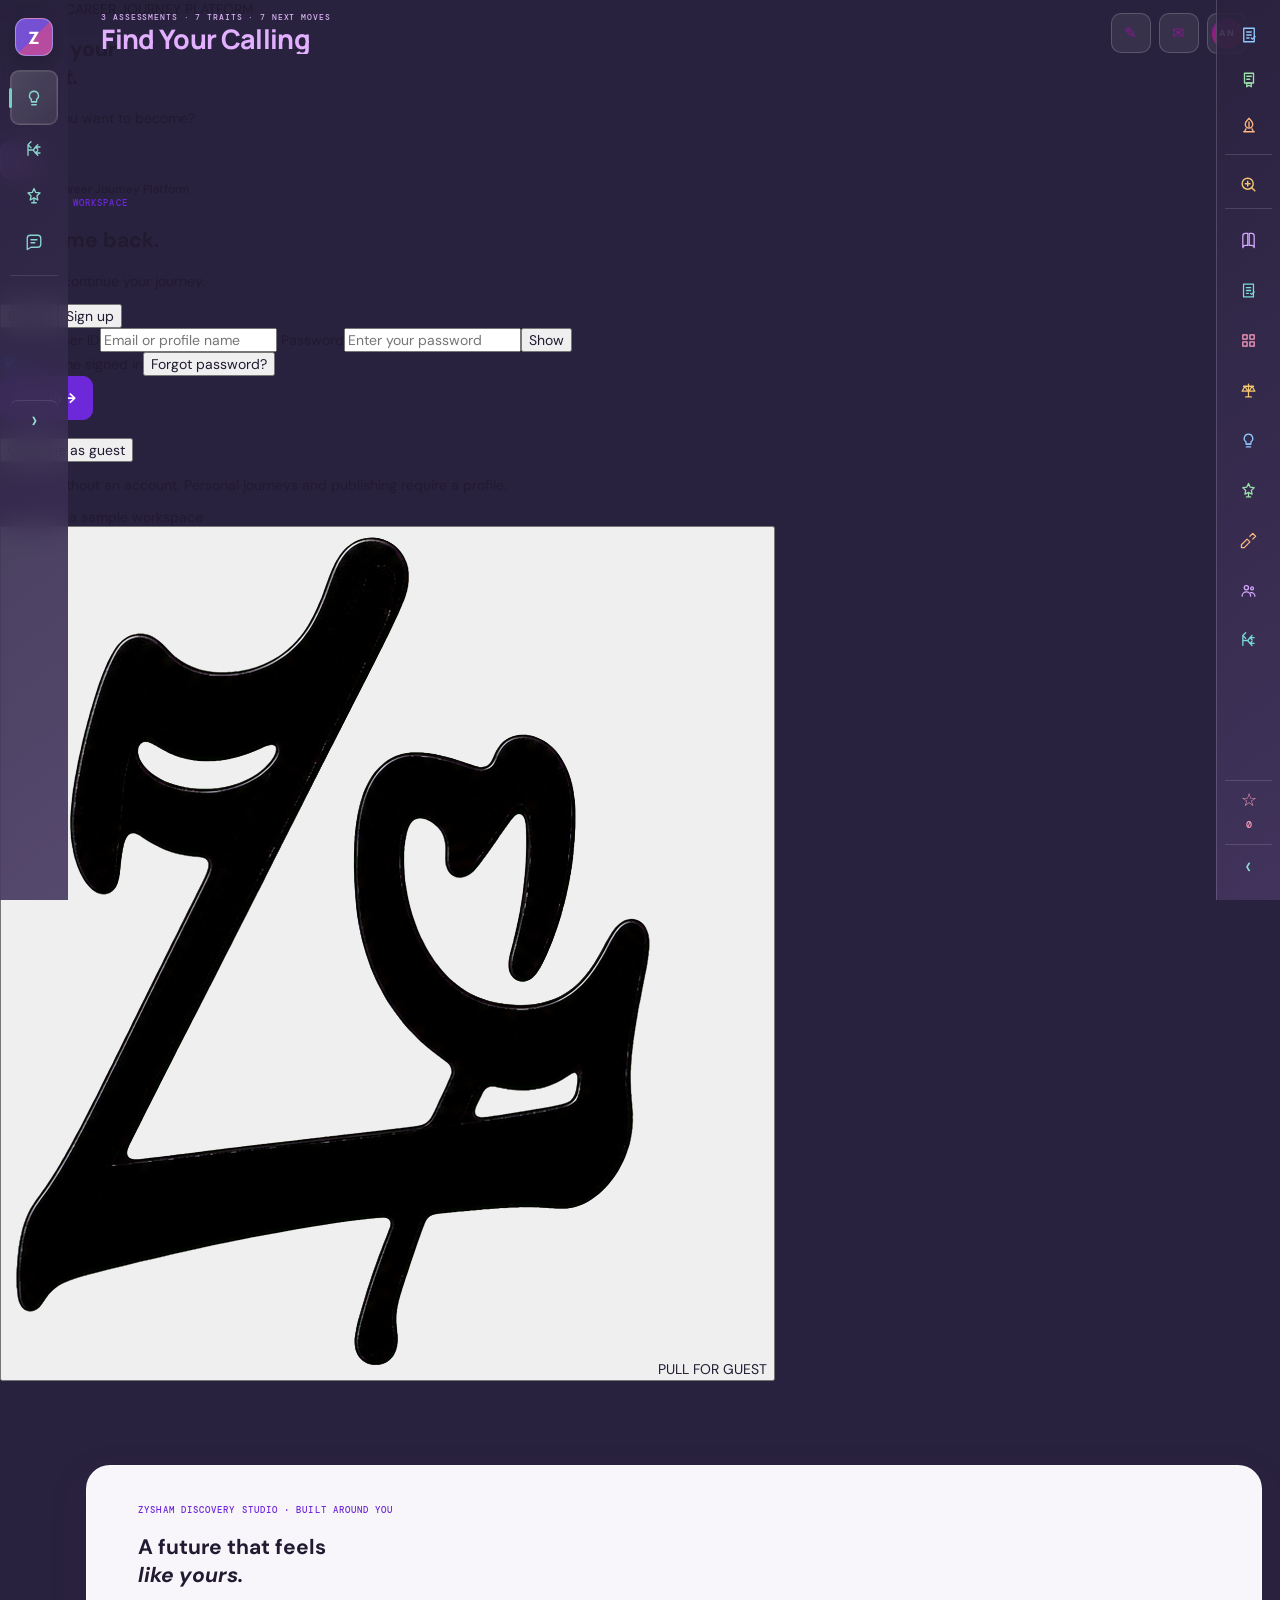
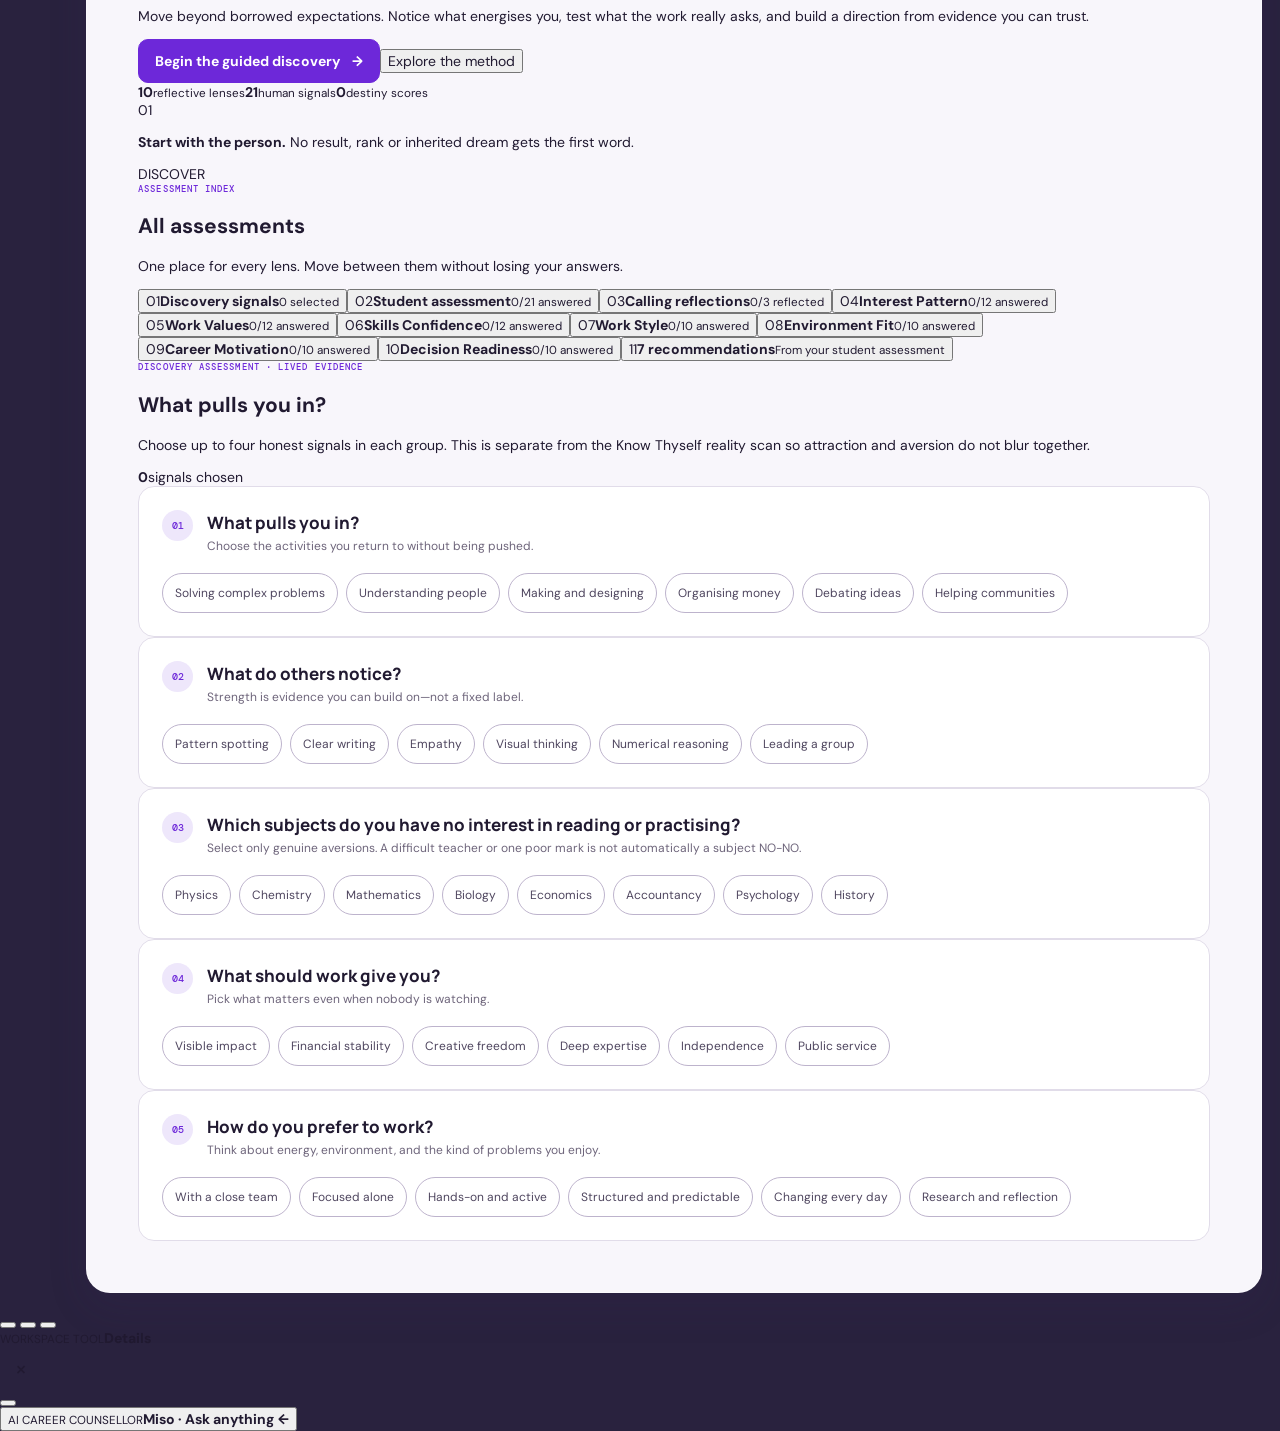
==== commit 2a65cae7: "Refine navigation, research, and AI counselling" ====
--- a/index.html
+++ b/index.html
@@ -68,19 +68,13 @@
           <button class="nav-item calling-menu active" data-view="calling" data-menu="calling"><span class="nav-icon" data-icon="calling" aria-hidden="true"></span><span>Find Your Calling</span></button>
           <button class="nav-item" data-view="overview" data-menu="journey"><span class="nav-icon" data-icon="journey" aria-hidden="true"></span><span>My Journey</span></button>
           <button class="nav-item" data-view="dream-job" data-menu="dreamJob"><span class="nav-icon" data-icon="dream" aria-hidden="true"></span><span>The Dream Job</span></button>
-          <button class="nav-item" data-view="discussions" data-menu="discussions"><span class="nav-icon" data-icon="discussions" aria-hidden="true"></span><span>Discussions</span></button>
-        </nav>
-
-        <nav class="learning-nav" aria-label="Learning and skill building">
-          <button class="nav-item" data-view="entrance-exams" data-menu="exams"><span class="nav-icon" data-icon="exam" aria-hidden="true"></span><span>Entrance Exams</span></button>
-          <button class="nav-item" data-view="certifications" data-menu="certifications"><span class="nav-icon" data-icon="certificate" aria-hidden="true"></span><span>Certification Courses</span></button>
-          <button class="nav-item" data-view="traditional" data-menu="traditional"><span class="nav-icon" data-icon="traditional" aria-hidden="true"></span><span>Traditional Courses</span></button>
+          <button class="nav-item" data-view="discussions" data-menu="discussions"><span class="nav-icon" data-icon="discussions" aria-hidden="true"></span><span>Experience Forum</span></button>
         </nav>
 
         <div class="sidebar-footer">
           <a href="prompts.html" title="Prompt journal"><span class="utility-icon" data-icon="journal" aria-hidden="true"></span><span class="sidebar-footer-label">Prompt journal</span></a>
-          <button id="adminSettingsButton" hidden aria-controls="rightDrawer" aria-expanded="false" title="Admin Settings"><span class="utility-icon" data-icon="settings" aria-hidden="true"></span><span class="sidebar-footer-label">Admin Settings</span></button>
           <button id="signOutButton" title="Return to sign in"><span class="utility-icon" data-icon="signout" aria-hidden="true"></span><span class="sidebar-footer-label">Return to sign in</span></button>
+          <button id="adminSettingsButton" aria-controls="rightDrawer" aria-expanded="false" title="Admin Settings"><span class="utility-icon" data-icon="settings" aria-hidden="true"></span><span class="sidebar-footer-label">Admin Settings</span><span class="admin-access-mark" aria-hidden="true">LOCKED</span></button>
           <button class="sidebar-expand-toggle" id="leftSidebarToggle" aria-controls="sidebar" aria-expanded="false" title="Expand navigation"><span class="sidebar-toggle-icon" aria-hidden="true">›</span><span class="sidebar-footer-label">Expand navigation</span></button>
         </div>
       </aside>
@@ -95,6 +89,11 @@
               <div><span id="pageEyebrow">YOUR DECISION SPACE</span><h1 id="pageTitle">Overview</h1></div>
             </div>
 
+            <div class="header-actions" aria-label="Account and editorial links">
+              <button class="header-editorial-link" data-view="blog" aria-label="Open Team Blog" title="Team Blog"><span aria-hidden="true">✎</span><em>Team Blog</em></button>
+              <button class="header-editorial-link" data-view="newsletters" aria-label="Open Newsletter" title="Newsletter"><span aria-hidden="true">✉</span><em>Newsletter</em></button>
+              <button class="header-profile-button" id="headerProfileButton" aria-label="Open profile and account settings" aria-controls="rightDrawer" title="Profile and account settings"><span id="headerProfileAvatar">GE</span><em id="headerProfileLabel">Guest</em><b aria-hidden="true">⌄</b></button>
+            </div>
           </div>
         </header>
 
@@ -102,11 +101,11 @@
       </main>
 
       <aside class="research-rail" id="researchRail" aria-label="Research navigation">
-        <div class="research-rail-utilities header-actions" aria-label="Account and editorial links">
-          <button class="header-profile-button" id="headerProfileButton" aria-label="Open profile and account settings" aria-controls="rightDrawer" title="Profile and account settings"><span id="headerProfileAvatar">GE</span><em id="headerProfileLabel">Guest</em><b aria-hidden="true">⌄</b></button>
-          <button class="header-editorial-link" data-view="blog" aria-label="Open Team Blog" title="Team Blog"><span aria-hidden="true">✎</span><em>Team Blog</em></button>
-              <button class="header-editorial-link" data-view="newsletters" aria-label="Open Infographics" title="Infographics"><span aria-hidden="true">◫</span><em>Infographics</em></button>
-        </div>
+        <nav class="right-learning-nav" aria-label="Learning and skill building">
+          <button type="button" data-learning-view="entrance-exams" title="Entrance Exams"><span class="utility-icon" data-icon="exam" aria-hidden="true"></span><strong>Entrance Exams</strong></button>
+          <button type="button" data-learning-view="certifications" title="Certification Courses"><span class="utility-icon" data-icon="certificate" aria-hidden="true"></span><strong>Certification Courses</strong></button>
+          <button type="button" data-learning-view="traditional" title="Traditional Courses"><span class="utility-icon" data-icon="traditional" aria-hidden="true"></span><strong>Traditional Courses</strong></button>
+        </nav>
         <button class="research-rail-home" id="researchButton" aria-label="Open Research" aria-controls="rightDrawer"><span class="utility-icon" data-icon="research" aria-hidden="true"></span><strong>Research</strong><small id="researchRailTotal">Evidence library</small></button>
         <nav id="researchRailNav" aria-label="Research domains"></nav>
         <button class="research-rail-saved" id="researchSavedButton" aria-controls="rightDrawer"><span aria-hidden="true">☆</span><strong>Saved</strong><small id="researchRailSaved">0</small></button>
@@ -157,9 +156,9 @@
       <aside class="admin-settings-panel" id="adminSettingsPanel" aria-label="Admin settings" aria-hidden="true">
         <div class="settings-head"><div><span>PLATFORM CONTROL</span><strong>Admin Settings</strong></div><button class="icon-button" id="adminSettingsClose" aria-label="Close admin settings">×</button></div>
         <section class="settings-section admin-access-settings"><p class="eyebrow">ADMIN ACCESS</p><h2>Product and publishing controls.</h2><p>These controls are available only to a signed-in Team Admin profile.</p><div id="adminSettingsBody"></div></section>
-        <section class="settings-section android-settings"><p class="eyebrow">ANDROID RELEASE</p><h2>Zysham, ready to go.</h2><p>Distribute the newest Android build from the official GitHub release channel.</p><div class="android-download-card"><span class="android-download-icon" aria-hidden="true"><svg viewBox="0 0 24 24"><rect x="5" y="2.5" width="14" height="19" rx="3"></rect><path d="M12 7v7m-3-3 3 3 3-3M10 18h4"></path></svg></span><span><span class="android-latest-badge">LATEST</span><strong>Zysham for Android</strong><small>Android 7.0 or newer · Direct APK</small></span><a class="button-primary" href="https://github.com/shishyan/Zysham2026/releases/download/android-latest/zysham-latest.apk" download>Download latest APK</a></div><div class="android-release-facts"><span>Automatically refreshed</span><span>Official GitHub release</span><span>No account required</span></div></section>
-        <section class="settings-section generated-names-settings"><p class="eyebrow">COMMUNITY IDENTITIES</p><h2>Generated Names</h2><p>Choose the product-level name pool used for starter community content.</p><label>Name pool<select id="generatedNameScope"><option>Tamil Nadu</option><option>India</option><option>International</option></select></label><div class="generated-name-preview" id="generatedNamePreview"></div><small>These are content fixtures, never registered users.</small></section>
-        <section class="settings-section admin-danger-zone"><p class="eyebrow">LOCAL DATA</p><h2>Workspace maintenance.</h2><p>Reset only this browser’s Zysham workspace.</p><button class="button-secondary" id="resetData"><span class="utility-icon" data-icon="reset" aria-hidden="true"></span> Reset workspace</button></section>
+        <section class="settings-section android-settings" data-admin-control><p class="eyebrow">ANDROID RELEASE</p><h2>Zysham, ready to go.</h2><p>Distribute the newest Android build from the official GitHub release channel.</p><div class="android-download-card"><span class="android-download-icon" aria-hidden="true"><svg viewBox="0 0 24 24"><rect x="5" y="2.5" width="14" height="19" rx="3"></rect><path d="M12 7v7m-3-3 3 3 3-3M10 18h4"></path></svg></span><span><span class="android-latest-badge">LATEST</span><strong>Zysham for Android</strong><small>Android 7.0 or newer · Direct APK</small></span><a class="button-primary" href="https://github.com/shishyan/Zysham2026/releases/download/android-latest/zysham-latest.apk" download>Download latest APK</a></div><div class="android-release-facts"><span>Automatically refreshed</span><span>Official GitHub release</span><span>No account required</span></div></section>
+        <section class="settings-section generated-names-settings" data-admin-control><p class="eyebrow">COMMUNITY IDENTITIES</p><h2>Generated Names</h2><p>Choose the product-level name pool used for starter community content.</p><label>Name pool<select id="generatedNameScope"><option>Tamil Nadu</option><option>India</option><option>International</option></select></label><div class="generated-name-preview" id="generatedNamePreview"></div><small>These are content fixtures, never registered users.</small></section>
+        <section class="settings-section admin-danger-zone" data-admin-control><p class="eyebrow">LOCAL DATA</p><h2>Workspace maintenance.</h2><p>Reset only this browser’s Zysham workspace.</p><button class="button-secondary" id="resetData"><span class="utility-icon" data-icon="reset" aria-hidden="true"></span> Reset workspace</button></section>
       </aside>
       <button class="settings-scrim" id="settingsScrim" aria-label="Close settings"></button>
     </div>
--- a/style.css
+++ b/style.css
@@ -19,21 +19,26 @@
 body.right-sidebar-expanded { --research-rail: var(--research-rail-expanded); }
 
 /* Persistent research navigation; records always open in the shared drawer. */
-.research-rail { position: fixed; z-index: 38; inset: 0 0 0 auto; width: var(--research-rail); display: grid; grid-template-rows: auto auto minmax(0,1fr) auto auto; gap: 6px; padding: 10px 8px 14px; overflow: hidden; border-left: 1px solid rgba(255,255,255,.16); background: var(--sidebar-bg,var(--chrome-gradient,var(--chrome))); color: var(--chrome-text); transition: width .22s ease, opacity .18s ease, transform .2s ease; }
-.research-rail-utilities { display: grid; gap: 3px; padding-bottom: 7px; border-bottom: 1px solid rgba(255,255,255,.14); }
-.research-rail-utilities .header-editorial-link,
-.research-rail-utilities .header-profile-button { width: 100%; min-height: 38px; justify-content: flex-start; border-radius: 8px; }
-.research-rail-utilities .header-editorial-link { padding: 7px 9px; border-bottom: 0; text-align: left; }
-.research-rail-utilities .header-editorial-link:hover,
-.research-rail-utilities .header-editorial-link.active { background: rgba(255,255,255,.08); box-shadow: inset 2px 0 var(--secondary); }
-.research-rail-utilities .header-profile-button { padding: 3px 6px; }
+.research-rail { position: fixed; z-index: 38; inset: 0 0 0 auto; width: var(--research-rail); display: grid; grid-template-rows: auto auto minmax(0,1fr) auto auto; gap: 6px; padding: 14px 8px; overflow: hidden; border-left: 1px solid rgba(255,255,255,.16); background: var(--sidebar-bg,var(--chrome-gradient,var(--chrome))); color: var(--chrome-text); transition: width .22s ease, opacity .18s ease, transform .2s ease; }
 .research-rail button { width: 100%; border: 0; background: transparent; color: inherit; text-align: left; }
+.right-learning-nav { display: grid; gap: 3px; padding-bottom: 8px; border-bottom: 1px solid rgba(255,255,255,.14); }
+.right-learning-nav button { min-height: 42px; display: grid; grid-template-columns: 27px minmax(0,1fr); align-items: center; gap: 8px; padding: 7px 8px; border-radius: 8px; color: var(--chrome-muted); }
+.right-learning-nav button:hover,
+.right-learning-nav button.active { background: rgba(255,255,255,.08); color: #fff; }
+.right-learning-nav button.active { box-shadow: inset 2px 0 currentColor; }
+.right-learning-nav button:nth-child(1) { color: #91c8ff; }
+.right-learning-nav button:nth-child(2) { color: #9ce0aa; }
+.right-learning-nav button:nth-child(3) { color: #ffb67f; }
+.right-learning-nav .utility-icon { width: 24px; height: 24px; display: grid; place-items: center; color: currentColor; }
+.right-learning-nav .utility-icon svg { width: 18px; height: 18px; }
+.right-learning-nav strong { overflow: hidden; font-size: 11px; text-overflow: ellipsis; white-space: nowrap; }
 .research-rail-home { min-height: 58px; display: grid; grid-template-columns: 28px 1fr; align-items: center; gap: 8px; padding: 8px; border-bottom: 1px solid rgba(255,255,255,.14) !important; }
 .research-rail-home .utility-icon { grid-row: 1 / 3; width: 26px; height: 26px; display: grid; place-items: center; color: #f4c66f; }
 .research-rail-home svg { width: 19px; height: 19px; }
 .research-rail-home strong { font-size: 15px; }
 .research-rail-home small { color: var(--chrome-muted); font: 500 10px/1.35 'DM Mono',monospace; }
-#researchRailNav { display: grid; align-content: start; overflow: hidden; }
+#researchRailNav { display: grid; align-content: start; overflow-x: hidden; overflow-y: auto; scrollbar-width: none; }
+#researchRailNav::-webkit-scrollbar { display: none; }
 #researchRailNav button { min-height: 50px; display: grid; grid-template-columns: 27px minmax(0,1fr) auto; gap: 9px; align-items: center; padding: 8px 9px; color: var(--rail-accent); border-radius: 8px; }
 #researchRailNav button:hover, #researchRailNav button.active { color: #fff; }
 #researchRailNav button.active { border-left: 2px solid var(--rail-accent); }
@@ -57,11 +62,8 @@
 body:not(.right-sidebar-expanded) #researchRailNav small,
 body:not(.right-sidebar-expanded) .research-rail-saved strong,
 body:not(.right-sidebar-expanded) .research-rail-toggle strong { display: none; }
-body:not(.right-sidebar-expanded) .research-rail-utilities .header-editorial-link,
-body:not(.right-sidebar-expanded) .research-rail-utilities .header-profile-button { width: 100%; justify-content: center; padding-inline: 3px; }
-body:not(.right-sidebar-expanded) .research-rail-utilities .header-editorial-link em,
-body:not(.right-sidebar-expanded) .research-rail-utilities .header-profile-button em,
-body:not(.right-sidebar-expanded) .research-rail-utilities .header-profile-button b { display: none; }
+body:not(.right-sidebar-expanded) .right-learning-nav button { grid-template-columns: 1fr; justify-items: center; padding-inline: 4px; }
+body:not(.right-sidebar-expanded) .right-learning-nav strong { display: none; }
 body:not(.right-sidebar-expanded) #researchRailNav button,
 body:not(.right-sidebar-expanded) .research-rail-saved,
 body:not(.right-sidebar-expanded) .research-rail-toggle { grid-template-columns: 1fr; justify-items: center; padding-inline: 4px; }
@@ -323,6 +325,9 @@
 .sidebar-footer a, .sidebar-footer button { min-height: 37px; display: flex; align-items: center; gap: 9px; padding: 7px 9px; border: 0; border-radius: 8px; background: transparent; color: var(--chrome-muted); text-decoration: none; text-align: left; font-size: 11px; }
 .sidebar-footer a:hover, .sidebar-footer button:hover { background: rgba(255,255,255,.07); color: var(--chrome-text); }
 .sidebar-footer-label { width: auto !important; height: auto !important; min-width: 0; }
+.admin-access-mark { width: auto !important; height: auto !important; margin-left: auto; padding: 2px 5px; border: 1px solid currentColor; border-radius: 999px; font: 700 6px 'DM Mono', monospace; letter-spacing: .06em; opacity: .7; }
+#adminSettingsButton[data-access="active"] .admin-access-mark,
+body:not(.left-sidebar-expanded) .admin-access-mark { display: none; }
 .sidebar-expand-toggle { margin-top: 5px; border-top: 1px solid rgba(255,255,255,.1) !important; color: #9edfd6 !important; }
 .sidebar-toggle-icon { width: 22px; height: 22px; display: grid; place-items: center; flex: 0 0 auto; font-size: 24px; line-height: 1; }
 .sidebar-scrim { display: none; }
@@ -336,7 +341,7 @@
 .header-identity span { color: var(--chrome-muted); font: 500 8px 'DM Mono', monospace; letter-spacing: .11em; }
 .header-identity { min-width: 0; }
 .header-identity > div { min-width: 0; }
-.header-identity h1 { max-width: min(1100px, calc(100vw - var(--sidebar) - var(--research-rail) - 80px)); margin: 3px 0 0; overflow: hidden; font: 750 clamp(18px,2.1vw,28px)/1.05 'Manrope', sans-serif; letter-spacing: -.025em; text-overflow: ellipsis; white-space: nowrap; }
+.header-identity h1 { max-width: min(1100px, calc(100vw - var(--sidebar) - var(--research-rail) - 220px)); margin: 3px 0 0; overflow: hidden; font: 750 clamp(18px,2.1vw,28px)/1.05 'Manrope', sans-serif; letter-spacing: -.025em; text-overflow: ellipsis; white-space: nowrap; }
 .header-identity h1 { color: var(--page-title-accent, var(--chrome-text)); transition: color .18s ease; }
 .header-identity > div > span { color: color-mix(in srgb, var(--page-title-accent, var(--chrome-muted)) 72%, var(--chrome-muted)); }
 
@@ -359,7 +364,16 @@
 
 .view-host :is(.display-title,.section-heading,.journey-stage-hero h2,.research-workspace-head h2,.study-hero h2,.catalogue-hero h2,.editorial-hero h2,.ai-hero h2,.forum-header h2) { color: var(--page-content-accent, var(--primary)); }
 .menu-button { display: none; color: var(--chrome-text); }
-.header-actions { min-width: 0; display: flex; align-items: center; justify-content: flex-end; gap: clamp(7px, 1.25vw, 18px); }
+.header-actions { min-width: 0; display: flex; flex: 0 0 auto; align-items: center; justify-content: flex-end; gap: 8px; }
+.app-header .header-editorial-link,
+.app-header .header-profile-button { width: 40px; min-height: 40px; justify-content: center; padding: 4px; border: 1px solid rgba(255,255,255,.18); border-radius: 10px; background: rgba(255,255,255,.07); }
+.app-header .header-editorial-link em,
+.app-header .header-profile-button em,
+.app-header .header-profile-button b { display: none; }
+.app-header .header-editorial-link:hover,
+.app-header .header-editorial-link.active,
+.app-header .header-profile-button:hover,
+.app-header .header-profile-button[aria-expanded="true"] { border-color: rgba(255,255,255,.45); background: rgba(255,255,255,.14); }
 .global-region-picker { display: flex; align-items: center; gap: 7px; color: var(--chrome-muted); font-size: 9px; font-weight: 750; text-transform: uppercase; letter-spacing: .06em; }
 .global-region-picker select { min-width: 150px; min-height: 38px; padding: 6px 28px 6px 9px; border: 1px solid rgba(255,255,255,.2); border-radius: 10px; background: rgba(255,255,255,.1); color: var(--chrome-text); font-size: 10px; }
 .global-region-picker select option, .global-region-picker select optgroup { background: var(--chrome); color: var(--chrome-text); }
@@ -389,7 +403,7 @@
 .app-heading-promoted.compact-page-intro { min-height: 0 !important; padding-top: 0 !important; }
 .app-heading-promoted.hero-main,
 .app-heading-promoted.assessment-hero,
-.app-heading-promoted.dream-north-star,
+.app-heading-promoted.dream-calling-handoff,
 .app-heading-promoted.vedic-hero,
 .app-heading-promoted.journey-stage-hero,
 .app-heading-promoted.ai-hero,
@@ -647,11 +661,22 @@
 .shared-note { width: 100%; min-height: 110px; margin-top: 14px; padding: 12px; resize: vertical; border: 1px solid var(--line); border-radius: 10px; background: var(--surface); line-height: 1.5; }
 
 .evidence-grid { display: grid; grid-template-columns: 1.15fr .85fr; gap: 20px; }
+.accomplishment-summary { display: grid; grid-template-columns: repeat(3,minmax(0,1fr)); gap: 10px; margin-bottom: 18px; }
+.accomplishment-summary span { display: grid; gap: 3px; padding: 13px 15px; border: 1px solid var(--line); border-radius: 12px; background: color-mix(in srgb,var(--surface) 92%,transparent); color: var(--muted); font-size: 11px; text-transform: uppercase; }
+.accomplishment-summary strong { color: var(--secondary); font: 850 27px/1 'Manrope',sans-serif; }
 .evidence-form { display: grid; grid-template-columns: 1fr 160px auto; gap: 8px; }
 .evidence-form input, .evidence-form select { min-width: 0; min-height: 44px; padding: 9px 11px; border: 1px solid var(--line); border-radius: 9px; background: var(--surface); }
 .evidence-list { display: grid; gap: 9px; margin-top: 18px; }
 .evidence-item { display: grid; grid-template-columns: 42px 1fr auto; align-items: center; gap: 11px; padding: 12px; border: 1px solid var(--line); border-radius: var(--radius-sm); background: var(--surface); }
 .evidence-icon { width: 42px; height: 42px; display: grid; place-items: center; border-radius: 11px; background: var(--secondary-soft); color: var(--secondary); }
+.accomplishment-journey { display: grid; align-content: start; gap: 10px; }
+.accomplishment-completed { padding: 16px; }
+.accomplishment-completed h3 { margin: 0 0 12px; }
+.accomplishment-completed > p { margin: 0; color: var(--muted); line-height: 1.55; }
+.accomplishment-completed > div { display: grid; gap: 7px; }
+.accomplishment-completed > div p { display: grid; grid-template-columns: 24px 1fr; gap: 2px 8px; align-items: center; margin: 0; padding: 9px; border-radius: 9px; background: var(--surface-soft); }
+.accomplishment-completed > div p > span { grid-row: 1 / 3; color: var(--success); font-weight: 850; }
+.accomplishment-completed > div small { color: var(--muted); }
 .evidence-item strong { display: block; }
 .evidence-item small { color: var(--muted); }
 .evidence-item button { border: 0; background: transparent; color: var(--danger); }
@@ -1517,6 +1542,7 @@
   body.nav-open .sidebar-footer button { justify-content: flex-start; padding-inline: 9px; }
   body.nav-open .sidebar-expand-toggle { display: none; }
   body.nav-open { overflow: hidden; }
+  body.nav-open .mentor-dock { visibility: hidden; pointer-events: none; }
   .sidebar-close, .menu-button { display: grid; }
   .sidebar-scrim { position: fixed; z-index: 35; inset: 0; width: 100%; border: 0; background: rgba(3, 15, 17, .48); }
   body.nav-open .sidebar-scrim { display: block; }
@@ -1668,6 +1694,7 @@
   .milestone-check { width: 44px; height: 44px; }
   .roadmap-item:not(:last-child)::before { left: 21px; top: 38px; }
   .roadmap-action { grid-column: 2; justify-self: start; }
+  .accomplishment-summary { grid-template-columns: 1fr; }
   .evidence-form { grid-template-columns: 1fr; }
   .mentor-dock { right: 16px; bottom: 14px; }
   .mentor-dock.open { right: 8px; bottom: 8px; }
@@ -2003,6 +2030,33 @@
 .right-drawer-view::-webkit-scrollbar { display: none; }
 .right-drawer-view.active { display: block !important; }
 #mentorPanel.right-drawer-view.active { display: flex !important; flex-direction: column !important; padding: 15px !important; overflow: hidden !important; }
+@media (min-width: 1200px) {
+  #mentorPanel.right-drawer-view.active {
+    display: grid !important;
+    grid-template-columns: repeat(2, minmax(0, 1fr));
+    grid-template-rows: auto auto minmax(0, 1fr) auto auto auto;
+    grid-template-areas:
+      "context model"
+      "recommendation recommendation"
+      "chat chat"
+      "suggestions suggestions"
+      "composer composer"
+      "actions disclosure";
+    gap: 8px 12px;
+    padding: 14px 16px !important;
+  }
+  #mentorPanel .mentor-context { grid-area: context; padding: 0 0 8px; }
+  #mentorPanel .mentor-model { grid-area: model; grid-template-columns: 1fr; padding: 0 0 8px; }
+  #mentorPanel .mentor-model > button { justify-self: start; }
+  #mentorPanel .mentor-recommendation { grid-area: recommendation; min-height: 0; max-height: 140px; margin: 0; padding: 10px 12px; overflow: auto; }
+  #mentorPanel .mentor-chat-log { grid-area: chat; min-height: 0; padding: 10px 2px; border-top: 1px solid var(--line); }
+  #mentorPanel .mentor-suggestions { grid-area: suggestions; padding: 4px 0; }
+  #mentorPanel .mentor-chat-form { grid-area: composer; }
+  #mentorPanel .mentor-actions { grid-area: actions; align-self: center; }
+  #mentorPanel .mentor-disclosure { grid-area: disclosure; align-self: center; margin: 0; text-align: right; }
+  #mentorPanel .mentor-message { max-width: 90%; padding: 11px 13px; }
+  #mentorPanel .mentor-chat-form textarea { min-height: 66px; max-height: 150px; }
+}
 .right-drawer-view > .journey-inspector-head,
 .right-drawer-view > .research-panel-head,
 .right-drawer-view > .settings-head,
@@ -2029,6 +2083,10 @@
   body[data-drawer-kind="research"].right-drawer-open .app-shell { margin-right: 18px; }
   body[data-drawer-kind="research"].right-drawer-open .app-header { right: 0; }
   body[data-drawer-kind="research"].right-drawer-open .right-drawer-scrim { position: fixed; z-index: 71; inset: 0; display: block; width: 100%; border: 0; background: rgba(25,14,27,.3); }
+  body[data-drawer-kind="mentor"].right-drawer-open .right-drawer { width: min(var(--drawer-width), 36vw); }
+  body[data-drawer-kind="mentor"].right-drawer-open .app-shell { margin-right: 18px; }
+  body[data-drawer-kind="mentor"].right-drawer-open .app-header { right: 0; }
+  body[data-drawer-kind="mentor"].right-drawer-open .right-drawer-scrim { position: fixed; z-index: 71; inset: 0; display: block; width: 100%; border: 0; background: rgba(25,14,27,.24); }
 }
 
 @media (max-width: 1199px) {
@@ -2053,6 +2111,11 @@
 .admin-settings-identity > span { width: 42px; height: 42px; display: grid; place-items: center; border-radius: 50%; background: var(--primary-soft); color: var(--primary); font-weight: 850; }
 .admin-settings-identity > div { display: grid; gap: 3px; }
 .admin-settings-identity small, .admin-settings-identity em { color: var(--muted); font-size: 8px; font-style: normal; }
+.admin-access-denied { display: grid; grid-template-columns: 48px 1fr; gap: 12px; align-items: center; padding: 18px; border: 1px solid var(--line-strong); border-radius: 14px; background: var(--primary-soft); }
+.admin-access-denied > span { width: 48px; height: 48px; display: grid; place-items: center; border-radius: 14px; background: var(--primary); color: white; font: 850 18px 'Manrope', sans-serif; }
+.admin-access-denied > div { display: grid; gap: 5px; }
+.admin-access-denied p { margin: 0; color: var(--ink-soft); font-size: 10px; line-height: 1.5; }
+.admin-access-denied button { grid-column: 1 / -1; justify-self: start; min-height: 44px; }
 .admin-danger-zone { margin-bottom: 24px; border-top: 1px solid var(--line); }
 .research-saved-summary { min-height: 46px; align-self: end; padding: 10px 14px; border: 1px solid var(--line-strong); border-radius: 10px; background: var(--surface); color: var(--muted); font: 750 12px 'DM Mono',monospace; }
 .research-saved-summary.active, .research-saved-summary:hover { color: var(--highlight); }
@@ -2061,6 +2124,9 @@
   .preference-grid { grid-template-columns: 1fr; }
   .admin-settings-identity { grid-template-columns: 42px 1fr; }
   .admin-settings-identity em { grid-column: 2; }
+  .admin-access-denied { grid-template-columns: 42px 1fr; padding: 15px; }
+  .admin-access-denied > span { width: 42px; height: 42px; }
+  .admin-access-denied button { width: 100%; justify-content: center; }
 }
 
 /* Final open-surface pass for modules declared later in this file. */
@@ -2130,8 +2196,8 @@
 .nav-group .nav-badge { border: 1px solid color-mix(in srgb, var(--nav-accent) 45%, transparent); background: transparent; color: var(--nav-accent); }
 
 .sidebar-footer > :nth-child(1) { color: #84d8ee; }
-.sidebar-footer > :nth-child(2) { color: #d6a8ff; }
-.sidebar-footer > :nth-child(3) { color: #ffb67f; }
+.sidebar-footer > :nth-child(2) { color: #ffb67f; }
+.sidebar-footer > :nth-child(3) { color: #d6a8ff; }
 .sidebar-footer > :nth-child(4) { color: #9ce0aa; }
 .sidebar-footer > * > span { width: 22px; height: 22px; display: grid; place-items: center; color: currentColor; }
 .sidebar-footer .utility-icon svg { width: 16px; height: 16px; }
@@ -2433,10 +2499,15 @@
 .nav-group-jobs { --nav-accent: #e9c46a; }
 .dream-job-view { display: grid; gap: 15px; }
 .dream-job-view.view-refresh { animation: none; }
-.dream-north-star { display: grid; grid-template-columns: minmax(0,1fr) minmax(280px,.52fr); gap: 24px; align-items: center; padding: 5px 0 16px; border-bottom: 2px solid color-mix(in srgb,var(--secondary) 38%,transparent); }
-.dream-north-star h2 { max-width: 850px; margin: 5px 0; color: var(--secondary); font: 800 clamp(25px,3.5vw,42px)/1.08 'Manrope',sans-serif; letter-spacing: -.04em; }
-.dream-north-star label { display: grid; gap: 5px; color: var(--highlight); font-size: 8px; font-weight: 800; text-transform: uppercase; }
-.dream-north-star textarea { min-height: 72px; padding: 10px; border: 1px solid var(--highlight); border-radius: 10px; background: color-mix(in srgb,var(--surface) 88%,transparent); color: var(--ink); resize: vertical; text-transform: none; }
+.dream-calling-handoff { display: grid; grid-template-columns: minmax(0,1fr) minmax(280px,.48fr); gap: 24px; align-items: center; padding: 5px 0 16px; border-bottom: 2px solid color-mix(in srgb,var(--secondary) 38%,transparent); }
+.dream-calling-handoff h2 { max-width: 850px; margin: 5px 0; color: var(--secondary); font: 800 clamp(25px,3.5vw,42px)/1.08 'Manrope',sans-serif; letter-spacing: -.04em; }
+.dream-calling-handoff aside { display: grid; gap: 6px; padding-left: 18px; border-left: 2px solid color-mix(in srgb,var(--highlight) 55%,var(--line)); }
+.dream-calling-handoff aside > span { color: var(--highlight); font: 750 8px 'DM Mono',monospace; letter-spacing: .08em; }
+.dream-calling-handoff aside strong { color: var(--ink); font-size: 11px; }
+.dream-calling-handoff aside p { margin: 0; color: var(--ink-soft); font-size: 9px; line-height: 1.5; }
+.dream-calling-handoff aside button { justify-self: start; margin-top: 3px; }
+.dream-calling-directions { display: flex; flex-wrap: wrap; gap: 6px; margin-top: 10px; }
+.dream-calling-directions span { padding: 5px 8px; border: 1px solid color-mix(in srgb,var(--secondary) 55%,var(--line)); border-radius: 999px; color: var(--secondary); font-size: 8px; font-weight: 750; }
 .dream-tabs { display: flex; gap: 4px; overflow-x: auto; border-bottom: 1px solid var(--line); scrollbar-width: none; }
 .dream-tabs button { min-height: 40px; padding: 7px 13px; border: 0; border-bottom: 3px solid transparent; background: transparent; color: var(--muted); font-size: 9px; font-weight: 750; white-space: nowrap; }
 .dream-tabs button.active { border-bottom-color: var(--secondary); color: var(--secondary); }
@@ -2555,7 +2626,8 @@
 @media (max-width: 850px) {
   .route-atlas-table { overflow-x: auto; }
   .route-atlas-table > div, .route-atlas-table > article { min-width: 760px; }
-  .dream-atlas, .dream-north-star, .dream-stage-focus, .dream-evidence > div, .dream-vocation-layout { grid-template-columns: 1fr; }
+  .dream-atlas, .dream-calling-handoff, .dream-stage-focus, .dream-evidence > div, .dream-vocation-layout { grid-template-columns: 1fr; }
+  .dream-calling-handoff aside { padding: 12px 0 0; border-top: 1px solid var(--line); border-left: 0; }
   .dream-employer-list { grid-template-columns: repeat(2,1fr); }
   .dream-stage-focus aside { padding: 12px 0 0; border-top: 2px solid var(--highlight); border-left: 0; }
 }
@@ -2897,6 +2969,168 @@
 #viewHost :is(.loop-step span,.recommendation-hold span,.exam-search > div span,.exam-card summary em,.exam-card a,.forum-more summary,.discussion-list-head span,.discussion-row-author span,.assessment-completion span,.assessment-frame > header > div > span,.assessment-frame > header > strong,.trait-number,.trait-question label span,.trait-scale output,.jobs-stat-grid span,.karma-range b) { font-size: 11px !important; }
 #viewHost .trait-question label span { font-size: 14px !important; }
 
+/* Marketing-grade pilot · Find Your Calling */
+.assessment-hub-campaign { gap: 16px; }
+.calling-campaign-hero {
+  position: relative;
+  isolation: isolate;
+  grid-column: 1 / -1;
+  min-height: clamp(560px,72vh,760px);
+  display: grid;
+  grid-template-columns: minmax(0,1.08fr) minmax(260px,.52fr);
+  align-items: end;
+  overflow: hidden;
+  margin: 0 0 10px;
+  padding: clamp(30px,5.2vw,78px);
+  border: 1px solid rgba(255,255,255,.18);
+  border-radius: clamp(22px,3vw,38px);
+  background: #171126 url('assets/visuals/calling-academy-hero.png') center center / cover no-repeat;
+  color: #fff;
+  box-shadow: 0 32px 90px rgba(18,9,31,.34),inset 0 0 0 1px rgba(255,255,255,.06);
+  animation: callingCampaignReveal 900ms cubic-bezier(.16,1,.3,1) both;
+}
+.calling-campaign-hero::before {
+  content: '';
+  position: absolute;
+  z-index: -2;
+  inset: -3%;
+  background: inherit;
+  background-size: cover;
+  animation: callingCampaignDrift 18s ease-in-out infinite alternate;
+  will-change: transform;
+}
+.calling-campaign-hero::after {
+  content: '';
+  position: absolute;
+  z-index: -1;
+  inset: 0;
+  background:
+    linear-gradient(90deg,rgba(12,8,24,.93) 0%,rgba(17,10,31,.82) 37%,rgba(20,12,31,.28) 65%,rgba(11,7,20,.12) 100%),
+    linear-gradient(0deg,rgba(12,7,20,.72) 0%,transparent 44%);
+}
+.calling-campaign-light {
+  position: absolute;
+  z-index: -1;
+  width: 500px;
+  height: 500px;
+  left: -180px;
+  bottom: -260px;
+  border-radius: 50%;
+  background: radial-gradient(circle,rgba(194,117,255,.26),rgba(194,117,255,0) 68%);
+  filter: blur(2px);
+  animation: callingCampaignGlow 7s ease-in-out infinite alternate;
+}
+.calling-campaign-copy { max-width: 760px; align-self: center; }
+.calling-campaign-copy .eyebrow { margin: 0 0 18px; color: #f1c96f; font-size: 11px !important; letter-spacing: .15em; text-shadow: 0 2px 16px rgba(0,0,0,.35); animation: callingCopyRise 700ms 120ms cubic-bezier(.16,1,.3,1) both; }
+.calling-campaign-copy h2 { margin: 0; color: #fff; font: 800 clamp(51px,7vw,98px)/.88 'Manrope',sans-serif; letter-spacing: -.075em; text-wrap: balance; text-shadow: 0 4px 30px rgba(0,0,0,.24); animation: callingCopyRise 850ms 190ms cubic-bezier(.16,1,.3,1) both; }
+.calling-campaign-copy h2 em { color: #e6b8ff; font-family: Georgia,'Times New Roman',serif; font-weight: 400; letter-spacing: -.06em; }
+.calling-campaign-copy > p:not(.eyebrow) { max-width: 58ch; margin: 25px 0 0; color: rgba(255,255,255,.82); font-size: clamp(15px,1.5vw,19px) !important; line-height: 1.65; text-shadow: 0 2px 18px rgba(0,0,0,.3); animation: callingCopyRise 850ms 270ms cubic-bezier(.16,1,.3,1) both; }
+.calling-campaign-actions { display: flex; flex-wrap: wrap; gap: 10px; margin-top: 30px; animation: callingCopyRise 850ms 350ms cubic-bezier(.16,1,.3,1) both; }
+.calling-campaign-actions button { min-height: 52px; padding: 13px 20px; border-radius: 999px; font-size: 12px; font-weight: 800; transition: transform 180ms ease,box-shadow 180ms ease,background 180ms ease; }
+.calling-campaign-actions .button-primary { border: 1px solid #f1d6ff; background: #f6e9ff; color: #3e155a; box-shadow: 0 12px 32px rgba(44,9,67,.32); }
+.calling-campaign-actions .button-primary span { display: inline-block; margin-left: 18px; transition: transform 180ms ease; }
+.calling-campaign-actions .button-primary:hover { transform: translateY(-2px); box-shadow: 0 17px 38px rgba(44,9,67,.4); }
+.calling-campaign-actions .button-primary:hover span { transform: translateX(4px); }
+.calling-campaign-secondary { border: 1px solid rgba(255,255,255,.4); background: rgba(17,10,31,.3); color: #fff; backdrop-filter: blur(13px); }
+.calling-campaign-secondary:hover { transform: translateY(-2px); background: rgba(255,255,255,.14); }
+.calling-campaign-proof { display: flex; flex-wrap: wrap; gap: 0; margin-top: 38px; animation: callingCopyRise 850ms 430ms cubic-bezier(.16,1,.3,1) both; }
+.calling-campaign-proof > span { min-width: 116px; display: grid; gap: 2px; padding: 0 22px; border-left: 1px solid rgba(255,255,255,.23); }
+.calling-campaign-proof > span:first-child { padding-left: 0; border-left: 0; }
+.calling-campaign-proof strong { color: #fff; font: 750 25px 'Manrope',sans-serif; }
+.calling-campaign-proof small { color: rgba(255,255,255,.62); font-size: 10px; }
+.calling-campaign-note { justify-self: end; align-self: end; width: min(260px,100%); display: grid; grid-template-columns: 35px 1fr; gap: 12px; padding: 16px; border: 1px solid rgba(255,255,255,.24); border-radius: 15px; background: rgba(25,15,36,.42); box-shadow: 0 15px 45px rgba(0,0,0,.17); backdrop-filter: blur(14px); animation: callingNoteIn 900ms 520ms cubic-bezier(.16,1,.3,1) both; }
+.calling-campaign-note > span { color: #f1c96f; font: 800 12px 'DM Mono',monospace; }
+.calling-campaign-note p { margin: 0; color: rgba(255,255,255,.78); font-size: 11px !important; line-height: 1.55; }
+.calling-campaign-note strong { display: block; margin-bottom: 3px; color: #fff; font-size: 12px; }
+.calling-campaign-scroll { position: absolute; right: 32px; top: 42%; display: grid; justify-items: center; gap: 7px; color: rgba(255,255,255,.56); }
+.calling-campaign-scroll i { position: relative; width: 1px; height: 68px; overflow: hidden; background: rgba(255,255,255,.22); }
+.calling-campaign-scroll i::after { content: ''; position: absolute; inset: -40% 0 auto; height: 36%; background: #fff; animation: callingScrollLine 2.2s ease-in-out infinite; }
+.calling-campaign-scroll span { font: 700 8px 'DM Mono',monospace; letter-spacing: .14em; writing-mode: vertical-rl; }
+.assessment-hub-campaign > .assessment-hub-sidebar,.assessment-hub-campaign > .assessment-hub-main { animation: callingWorkspaceRise 780ms 500ms cubic-bezier(.16,1,.3,1) both; }
+
+@keyframes callingCampaignReveal { from { opacity: 0; transform: translateY(18px) scale(.992); } to { opacity: 1; transform: none; } }
+@keyframes callingCampaignDrift { from { transform: scale(1.035) translate3d(-.4%,0,0); } to { transform: scale(1.075) translate3d(.7%,-.5%,0); } }
+@keyframes callingCampaignGlow { from { transform: translate3d(-5%,5%,0) scale(.92); opacity: .65; } to { transform: translate3d(9%,-5%,0) scale(1.08); opacity: 1; } }
+@keyframes callingCopyRise { from { opacity: 0; transform: translateY(24px); } to { opacity: 1; transform: none; } }
+@keyframes callingNoteIn { from { opacity: 0; transform: translate3d(24px,18px,0); } to { opacity: 1; transform: none; } }
+@keyframes callingScrollLine { 0% { transform: translateY(-30px); opacity: 0; } 35%,70% { opacity: 1; } 100% { transform: translateY(96px); opacity: 0; } }
+@keyframes callingWorkspaceRise { from { opacity: 0; transform: translateY(26px); } to { opacity: 1; transform: none; } }
+
+@media (max-width: 920px) {
+  .calling-campaign-hero { grid-template-columns: 1fr; min-height: 650px; background-position: 61% center; }
+  .calling-campaign-hero::after { background: linear-gradient(90deg,rgba(12,8,24,.94),rgba(17,10,31,.73) 65%,rgba(17,10,31,.25)),linear-gradient(0deg,rgba(12,7,20,.75),transparent 50%); }
+  .calling-campaign-copy { align-self: end; }
+  .calling-campaign-note { display: none; }
+  .calling-campaign-scroll { display: none; }
+}
+@media (max-width: 560px) {
+  .calling-campaign-hero { min-height: 680px; padding: 28px 22px; border-radius: 22px; background-position: 67% center; }
+  .calling-campaign-hero::after { background: linear-gradient(90deg,rgba(12,8,24,.93),rgba(17,10,31,.58)),linear-gradient(0deg,rgba(12,7,20,.86),transparent 62%); }
+  .calling-campaign-copy h2 { font-size: clamp(48px,15vw,68px); }
+  .calling-campaign-copy > p:not(.eyebrow) { font-size: 15px !important; }
+  .calling-campaign-actions { display: grid; }
+  .calling-campaign-actions button { width: 100%; }
+  .calling-campaign-proof { margin-top: 28px; }
+  .calling-campaign-proof > span { min-width: 0; flex: 1; padding-inline: 12px; }
+  .calling-campaign-proof small { font-size: 9px; }
+}
+@media (prefers-reduced-motion: reduce) {
+  .calling-campaign-hero,.calling-campaign-hero::before,.calling-campaign-light,.calling-campaign-copy > *,.calling-campaign-note,.calling-campaign-scroll i::after,.assessment-hub-campaign > .assessment-hub-sidebar,.assessment-hub-campaign > .assessment-hub-main { animation: none !important; transform: none !important; }
+  .calling-campaign-actions button,.calling-campaign-actions .button-primary span { transition: none; }
+}
+
+/* Job comparison is a contextual action within Job Atlas. */
+.jobs-atlas-actions {
+  flex: 0 0 auto;
+  display: grid;
+  justify-items: end;
+  gap: 10px;
+}
+.jobs-atlas-actions > strong {
+  display: grid;
+  color: #8a5a17;
+  font: 800 33px 'DM Mono', monospace;
+  text-align: right;
+}
+.jobs-atlas-actions > strong small {
+  color: var(--muted);
+  font: 650 11px 'Manrope', sans-serif;
+}
+.jobs-atlas-actions .button-primary {
+  min-width: 190px;
+  justify-content: center;
+}
+.jobs-atlas-actions .button-primary span {
+  padding: 2px 7px;
+  border-radius: 999px;
+  background: rgba(255,255,255,.2);
+  font: 750 11px 'DM Mono', monospace;
+}
+.jobs-atlas-actions .button-primary:disabled {
+  cursor: not-allowed;
+  filter: grayscale(.25);
+  opacity: .55;
+}
+@media (max-width: 700px) {
+  .jobs-atlas-actions {
+    width: 100%;
+    grid-template-columns: auto minmax(0,1fr);
+    align-items: center;
+    justify-items: start;
+  }
+  .jobs-atlas-actions > strong { text-align: left; }
+  .jobs-atlas-actions .button-primary { width: 100%; min-width: 0; }
+}
+
+/* Page identity stays with the page; the transparent chrome only holds utilities. */
+.app-header .header-identity > div { display: none !important; }
+.promoted-page-heading,
+.promoted-page-eyebrow { display: revert !important; }
+#viewHost .eyebrow { display: block; }
+#viewHost .content-page-heading { display: grid; gap: 3px; margin: 0 0 14px; padding: 2px 2px 10px; border-bottom: 1px solid var(--line); }
+#viewHost .content-page-heading .eyebrow { margin: 0; }
+#viewHost .content-page-heading h2 { margin: 0; color: var(--page-content-accent,var(--primary)); font: 750 clamp(27px,3vw,41px)/1.06 'Manrope',sans-serif; letter-spacing: -.035em; }
+
 /* Human editorial reading and infographic library */
 .longform-detail { max-width: 1120px; }
 .longform-detail > article { max-width: none; overflow: hidden; }
@@ -3220,6 +3454,11 @@
   flex: 1 1 108px;
   min-height: 98px;
 }
+#viewHost .railway-journey .station-copy small {
+  max-width: 112px;
+  margin-inline: auto;
+  white-space: normal;
+}
 
 /* Stage curriculum: embedded learning and validation, not generic milestone filler. */
 .stage-outcome-summary > div:first-child > span,
@@ -3309,6 +3548,67 @@
   .stage-learning-lane:nth-child(n+2) { border-top: 1px solid rgba(107,70,145,.16); }
 }
 
+/* One seamless application canvas: 95% violet wash + 5% campus collage. */
+html { background: #eee8f7; }
+body {
+  background-color: #eee8f7;
+  background-image:
+    linear-gradient(rgba(238,232,247,.95), rgba(238,232,247,.95)),
+    url('assets/entry/campus-collage-9-square.png');
+  background-position: center, center top;
+  background-size: cover, cover;
+  background-attachment: fixed, fixed;
+  background-repeat: no-repeat;
+}
+body[data-theme] { --page-title-accent: var(--page-content-accent); }
+.app-frame,
+.app-shell,
+.app-header,
+.sidebar,
+.research-rail { background: transparent !important; }
+.app-shell {
+  border-color: transparent;
+  border-radius: 0;
+  box-shadow: none;
+  isolation: auto;
+}
+.app-shell::before { display: none; }
+.sidebar,
+.research-rail,
+.app-header {
+  --chrome-text: #2d2341;
+  --chrome-muted: #655973;
+  --chrome: #eee8f7;
+  --chrome-2: #e2d7ef;
+  color: var(--chrome-text);
+  box-shadow: none;
+  backdrop-filter: none;
+  -webkit-backdrop-filter: none;
+}
+.sidebar { border-right: 1px solid rgba(85,58,118,.16); }
+.research-rail { border-left-color: rgba(85,58,118,.16); }
+.sidebar :is(.nav-item,.nav-subitem,.sidebar-footer a,.sidebar-footer button):hover,
+.sidebar :is(.nav-item,.nav-subitem).active {
+  background: rgba(91,61,126,.09);
+}
+.sidebar :is(.nav-submenu,.sidebar-footer) { border-color: rgba(85,58,118,.16); }
+.sidebar .brand-mark { border-color: rgba(76,48,107,.24); box-shadow: 0 7px 18px rgba(67,40,94,.16); }
+.app-header :is(.header-editorial-link,.header-profile-button,.research-button,.audience-switch,.theme-picker) {
+  border-color: rgba(85,58,118,.22);
+  background: rgba(255,255,255,.26);
+}
+.app-header :is(.header-editorial-link,.header-profile-button):hover,
+.app-header :is(.header-editorial-link.active,.header-profile-button[aria-expanded="true"]) {
+  border-color: rgba(85,58,118,.42);
+  background: rgba(255,255,255,.48);
+  color: #2d2341;
+}
+.research-rail :is(button,.research-rail-home,.research-rail-saved) { border-color: rgba(85,58,118,.16) !important; }
+
+@media (max-width: 1050px) {
+  .sidebar { background-image: linear-gradient(rgba(238,232,247,.97),rgba(238,232,247,.97)) !important; }
+}
+
 /* Customer-experience style 0–10 response scales. */
 body.view-refreshing #viewHost .view-enter { animation: none !important; }
 #viewHost .nps-scale {
@@ -3327,6 +3627,17 @@
   gap: 5px;
 }
 #viewHost .nps-score { position: relative; display: block; cursor: pointer; }
+#viewHost .nps-score:nth-child(1) { --score-color: #b4232f; }
+#viewHost .nps-score:nth-child(2) { --score-color: #b83a25; }
+#viewHost .nps-score:nth-child(3) { --score-color: #b64d16; }
+#viewHost .nps-score:nth-child(4) { --score-color: #a55e08; }
+#viewHost .nps-score:nth-child(5) { --score-color: #8d6c00; }
+#viewHost .nps-score:nth-child(6) { --score-color: #707800; }
+#viewHost .nps-score:nth-child(7) { --score-color: #4f7f18; }
+#viewHost .nps-score:nth-child(8) { --score-color: #2f7c31; }
+#viewHost .nps-score:nth-child(9) { --score-color: #187241; }
+#viewHost .nps-score:nth-child(10) { --score-color: #09694c; }
+#viewHost .nps-score:nth-child(11) { --score-color: #006057; }
 #viewHost .nps-score input {
   position: absolute;
   width: 1px;
@@ -3339,19 +3650,17 @@
   min-height: 36px;
   display: grid;
   place-items: center;
-  border: 1px solid color-mix(in srgb, var(--muted) 38%, var(--line));
+  border: 1px solid color-mix(in srgb, var(--score-color) 62%, var(--line));
   border-radius: 9px;
-  background: #fff;
-  color: var(--ink-soft);
+  background: color-mix(in srgb, var(--score-color) 7%, #fff);
+  color: var(--score-color);
   font: 750 12px/1 'Manrope', sans-serif !important;
   box-shadow: 0 2px 6px rgba(35, 27, 49, .04);
   transition: transform .14s ease, border-color .14s ease, background .14s ease, color .14s ease, box-shadow .14s ease;
 }
-#viewHost .nps-score:hover span { transform: translateY(-1px); border-color: var(--primary); color: var(--primary); box-shadow: 0 5px 12px color-mix(in srgb, var(--primary) 12%, transparent); }
-#viewHost .nps-score input:focus-visible + span { outline: 3px solid color-mix(in srgb, var(--primary) 28%, transparent); outline-offset: 2px; }
-#viewHost .nps-score:nth-child(-n+7) input:checked + span { border-color: #d9405f; background: #d9405f; color: #fff; }
-#viewHost .nps-score:nth-child(n+8):nth-child(-n+9) input:checked + span { border-color: #d99012; background: #d99012; color: #fff; }
-#viewHost .nps-score:nth-child(n+10) input:checked + span { border-color: #16866f; background: #16866f; color: #fff; }
+#viewHost .nps-score:hover span { transform: translateY(-1px); border-color: var(--score-color); background: color-mix(in srgb, var(--score-color) 14%, #fff); color: var(--score-color); box-shadow: 0 5px 12px color-mix(in srgb, var(--score-color) 18%, transparent); }
+#viewHost .nps-score input:focus-visible + span { outline: 3px solid color-mix(in srgb, var(--score-color) 32%, transparent); outline-offset: 2px; }
+#viewHost .nps-score input:checked + span { border-color: var(--score-color); background: var(--score-color); color: #fff; }
 #viewHost .nps-score input:checked + span { transform: translateY(-2px); box-shadow: 0 7px 15px rgba(35, 27, 49, .16); }
 #viewHost .nps-anchors {
   min-width: 390px;
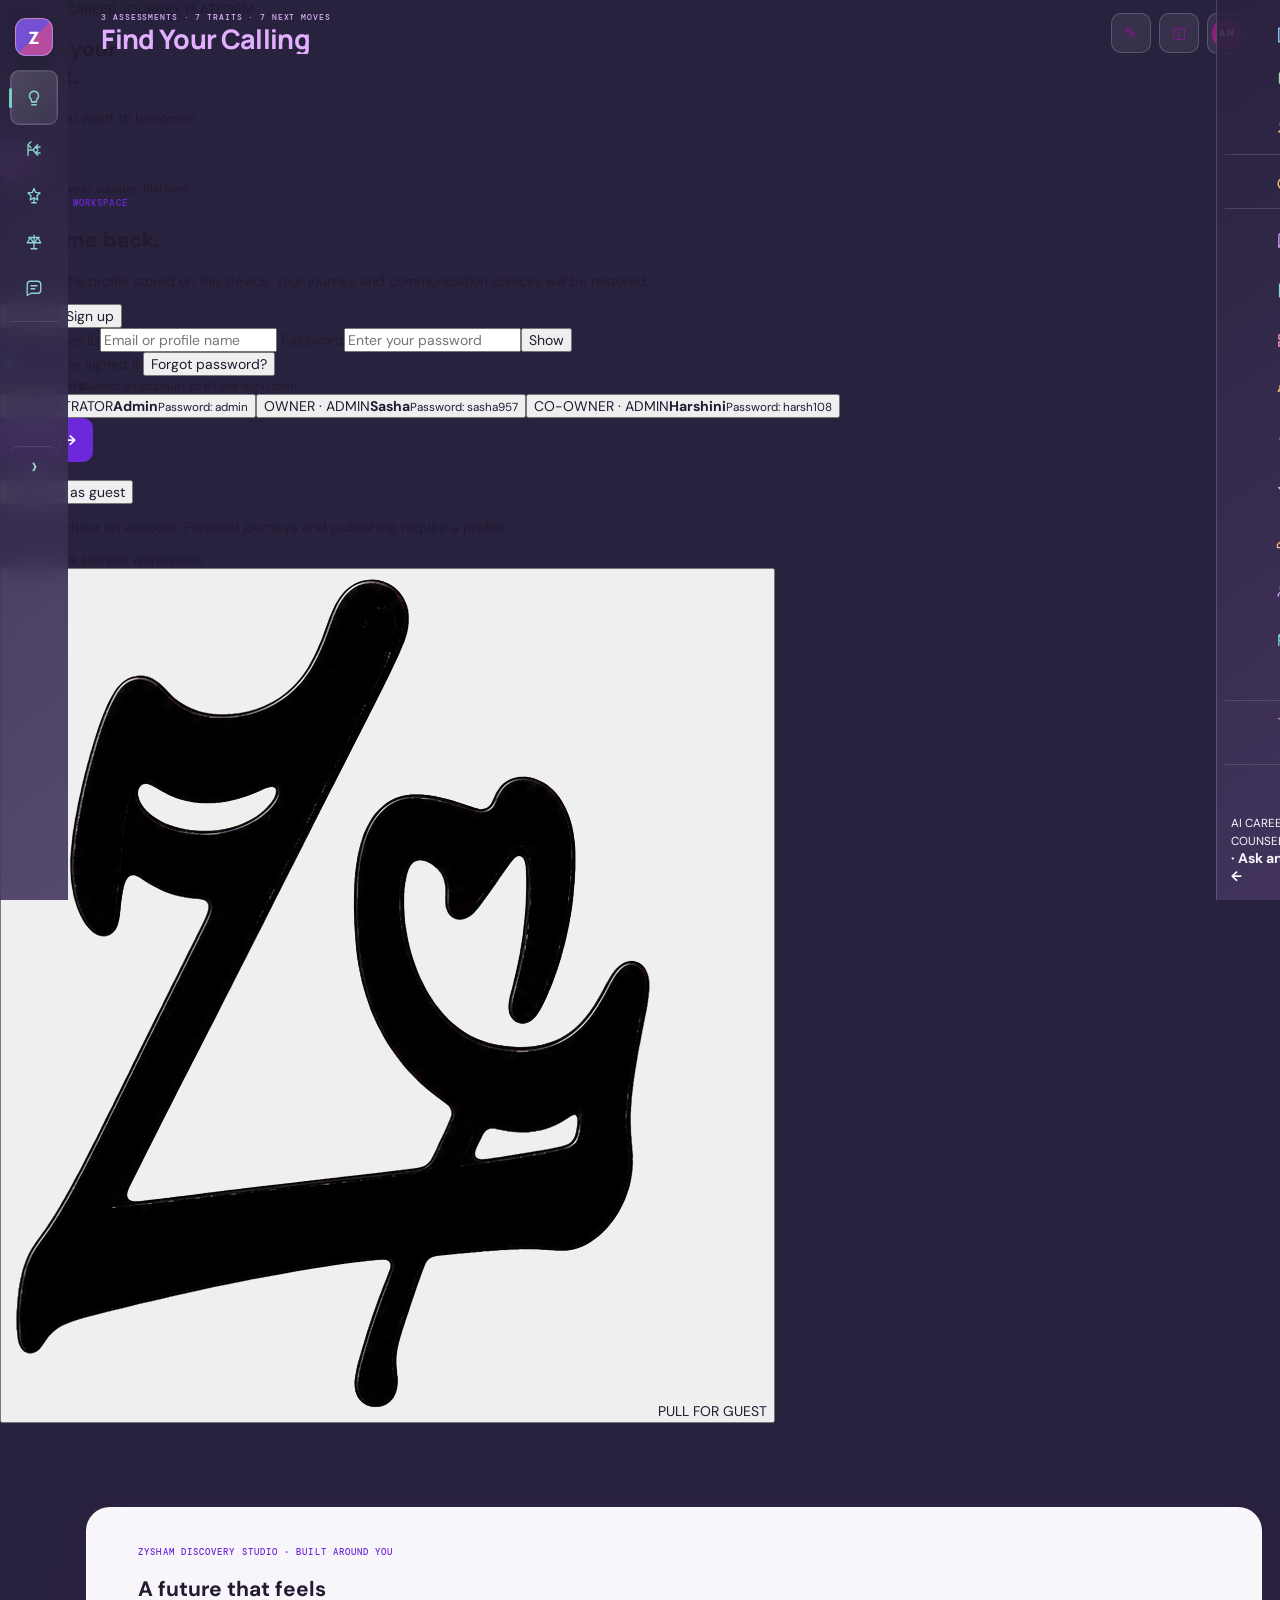
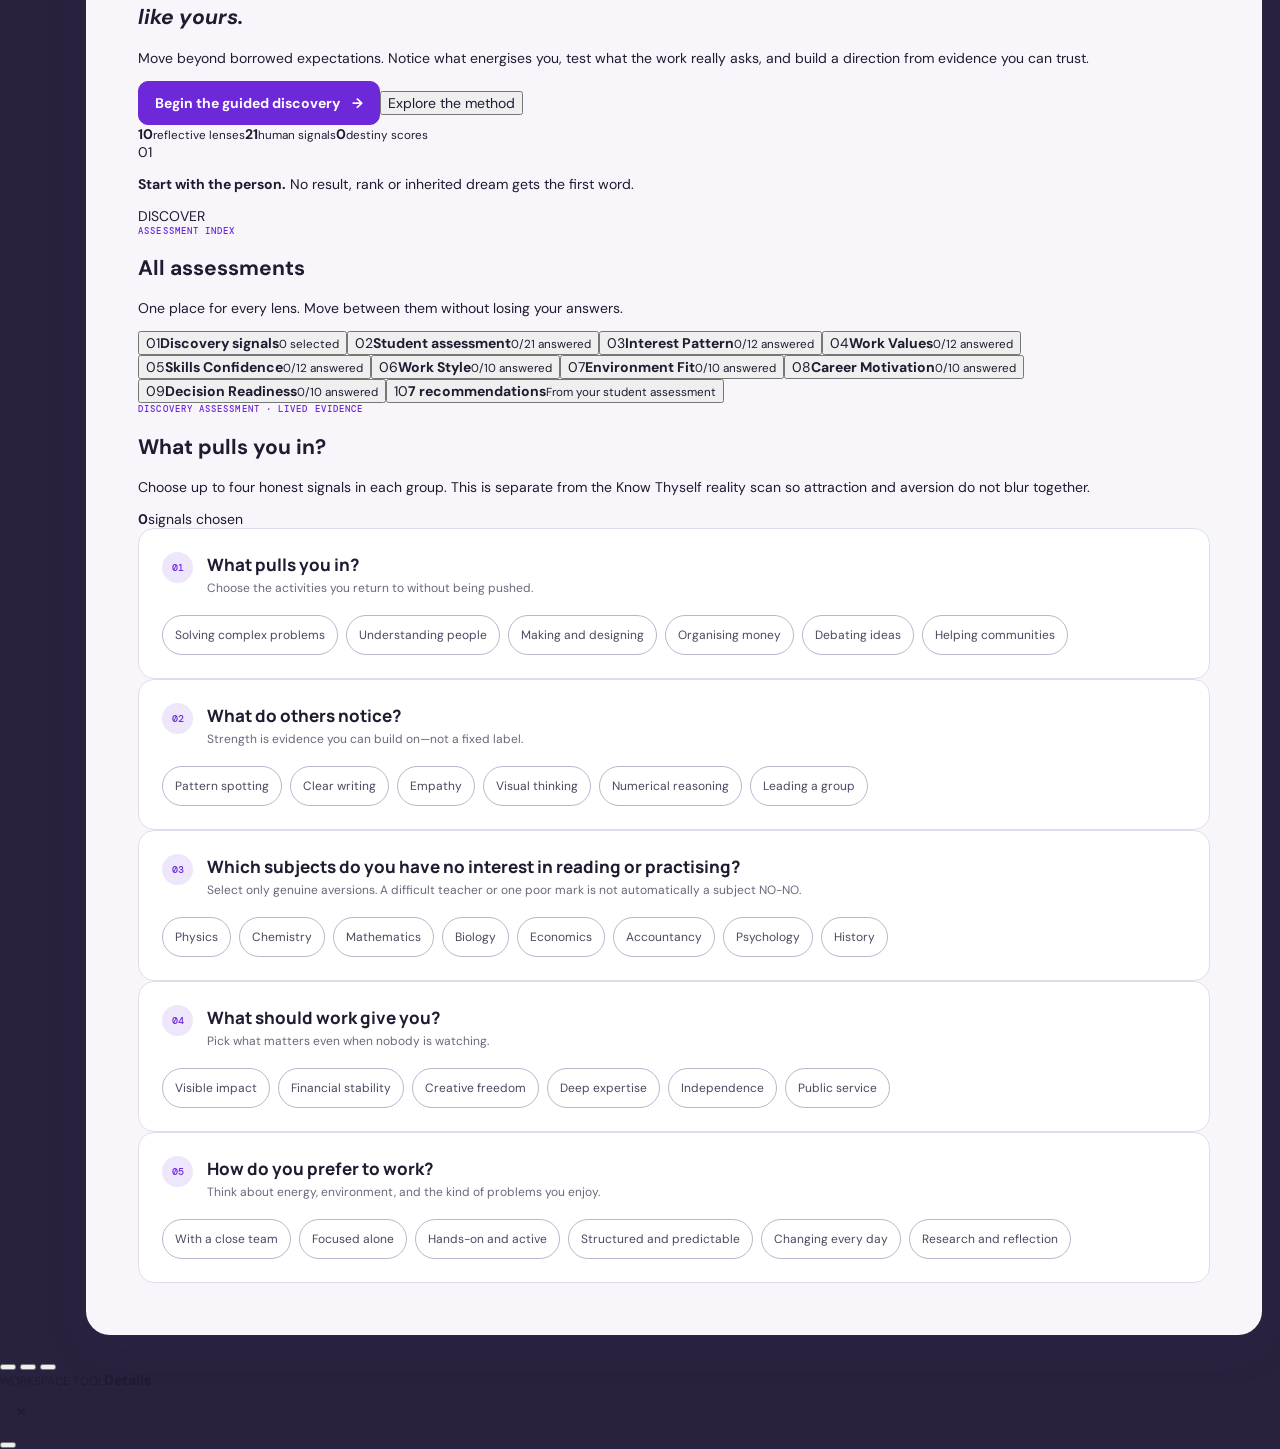
==== commit 4be778ff: "Upgrade career experience and prompt journal" ====
--- a/index.html
+++ b/index.html
@@ -27,9 +27,10 @@
           <div class="entry-auth-tabs" role="tablist" aria-label="Account access"><button type="button" class="active" role="tab" aria-selected="true" data-auth-mode="signin">Sign in</button><button type="button" role="tab" aria-selected="false" data-auth-mode="create">Sign up</button></div>
           <div class="entry-credentials">
             <label><span id="entryIdentifierLabel">Email or user ID</span><input id="entryIdentifier" name="identifier" type="text" autocomplete="username" maxlength="120" placeholder="Email or profile name" required></label>
-            <label><span>Password</span><span class="entry-password-field"><input id="entryPassword" name="password" type="password" autocomplete="current-password" minlength="8" maxlength="72" placeholder="Enter your password" required><button type="button" id="toggleEntryPassword" aria-label="Show password" aria-pressed="false">Show</button></span></label>
+            <label><span>Password</span><span class="entry-password-field"><input id="entryPassword" name="password" type="password" autocomplete="current-password" minlength="1" maxlength="72" placeholder="Enter your password" required><button type="button" id="toggleEntryPassword" aria-label="Show password" aria-pressed="false">Show</button></span></label>
           </div>
           <div class="entry-signin-options" id="entrySigninOptions"><label><input type="checkbox" id="rememberEntry" checked> Keep me signed in</label><button type="button" class="entry-help" id="signinHelp">Forgot password?</button></div>
+          <section class="entry-admin-accounts" id="seededLoginAccounts" aria-label="Admin login accounts"><header><strong>Admin users</strong><small>Select an account to fill the login form</small></header><div><button type="button" data-seeded-login="Admin" data-seeded-password="admin"><span>ADMINISTRATOR</span><strong>Admin</strong><small>Password: admin</small></button><button type="button" data-seeded-login="Sasha" data-seeded-password="sasha957"><span>OWNER · ADMIN</span><strong>Sasha</strong><small>Password: sasha957</small></button><button type="button" data-seeded-login="Harshini" data-seeded-password="harsh108"><span>CO-OWNER · ADMIN</span><strong>Harshini</strong><small>Password: harsh108</small></button></div></section>
           <div class="entry-create-fields" id="entryCreateFields" hidden>
           <div class="entry-profile-intro"><strong>Set up your profile</strong><span>Shown only during sign up</span></div>
           <div class="entry-role-tabs" role="tablist" aria-label="Choose profile type"><button type="button" class="active" role="tab" aria-selected="true" data-entry-role="student">Student</button><button type="button" role="tab" aria-selected="false" data-entry-role="parent">Parent</button><button type="button" role="tab" aria-selected="false" data-entry-role="admin">Team admin</button></div>
@@ -51,7 +52,7 @@
           <button class="entry-guest" type="button" id="enterGuest">Continue as guest</button>
           <p class="entry-guest-note">Explore without an account. Personal journeys and publishing require a profile.</p>
         </form>
-        <details class="entry-sample-actions"><summary>Preview a sample workspace</summary><div><button class="entry-sample-link" type="button" id="enterSample">Student journey</button><button class="entry-sample-link" type="button" id="enterAdminSample">Team publishing</button></div></details>
+        <details class="entry-sample-actions"><summary>Preview a sample workspace</summary><div><button class="entry-sample-link" type="button" id="enterSample">Student journey</button></div></details>
       </div>
       <button class="entry-zip-pull" id="entryZipPull" type="button" aria-label="Pull the zipper to continue as guest" title="Pull to explore as guest"><img src="assets/zipper-logo-cropped.png" alt=""><span>PULL FOR GUEST</span></button>
     </section>
@@ -68,6 +69,7 @@
           <button class="nav-item calling-menu active" data-view="calling" data-menu="calling"><span class="nav-icon" data-icon="calling" aria-hidden="true"></span><span>Find Your Calling</span></button>
           <button class="nav-item" data-view="overview" data-menu="journey"><span class="nav-icon" data-icon="journey" aria-hidden="true"></span><span>My Journey</span></button>
           <button class="nav-item" data-view="dream-job" data-menu="dreamJob"><span class="nav-icon" data-icon="dream" aria-hidden="true"></span><span>The Dream Job</span></button>
+          <button class="nav-item" data-view="jobs" data-menu="ethics"><span class="nav-icon" data-icon="karma" aria-hidden="true"></span><span>Moral &amp; Ethics</span></button>
           <button class="nav-item" data-view="discussions" data-menu="discussions"><span class="nav-icon" data-icon="discussions" aria-hidden="true"></span><span>Experience Forum</span></button>
         </nav>
 
@@ -91,7 +93,7 @@
 
             <div class="header-actions" aria-label="Account and editorial links">
               <button class="header-editorial-link" data-view="blog" aria-label="Open Team Blog" title="Team Blog"><span aria-hidden="true">✎</span><em>Team Blog</em></button>
-              <button class="header-editorial-link" data-view="newsletters" aria-label="Open Newsletter" title="Newsletter"><span aria-hidden="true">✉</span><em>Newsletter</em></button>
+              <button class="header-editorial-link" data-view="newsletters" aria-label="Open Infographics" title="Infographics"><span aria-hidden="true">◫</span><em>Infographics</em></button>
               <button class="header-profile-button" id="headerProfileButton" aria-label="Open profile and account settings" aria-controls="rightDrawer" title="Profile and account settings"><span id="headerProfileAvatar">GE</span><em id="headerProfileLabel">Guest</em><b aria-hidden="true">⌄</b></button>
             </div>
           </div>
@@ -110,6 +112,13 @@
         <nav id="researchRailNav" aria-label="Research domains"></nav>
         <button class="research-rail-saved" id="researchSavedButton" aria-controls="rightDrawer"><span aria-hidden="true">☆</span><strong>Saved</strong><small id="researchRailSaved">0</small></button>
         <button class="research-rail-toggle" id="rightSidebarToggle" aria-controls="researchRail" aria-expanded="false" title="Expand research navigation"><span aria-hidden="true">‹</span><strong>Expand</strong></button>
+        <div class="mentor-dock" id="mentorDock" aria-label="Career mentor">
+          <button class="mentor-trigger" id="mentorTrigger" aria-expanded="false" aria-controls="rightDrawer" aria-label="Open AI career counsellor">
+            <span class="mentor-face mentor-animal cat" id="mentorFace"></span>
+            <span class="mentor-trigger-copy"><small>AI CAREER COUNSELLOR</small><strong><span id="mentorTriggerName">Miso</span> · Ask anything</strong></span>
+            <b aria-hidden="true">←</b>
+          </button>
+        </div>
       </aside>
 
       <aside class="journey-inspector" id="journeyInspector" aria-label="Edit journey stop" aria-hidden="true">
@@ -126,12 +135,13 @@
 
       <aside class="settings-panel" id="settingsPanel" aria-label="User profile preferences" aria-hidden="true">
         <div class="settings-head"><div><span>YOUR PROFILE</span><strong>User Profile Preferences</strong></div><button class="icon-button" id="settingsClose" aria-label="Close user preferences">×</button></div>
+        <section class="settings-section background-switcher-settings"><p class="eyebrow">BACKGROUND SWITCHER</p><h2>Choose the view behind your workspace.</h2><p>Each academy scene keeps the left side calmer for transparent navigation. Your selection previews immediately and stays on this device.</p><div class="background-switcher-controls"><button class="button-secondary" id="backgroundSetDefault" type="button">Set selected as default</button><label class="background-slideshow-toggle"><input id="backgroundSlideshowEnabled" type="checkbox"><span><strong>Automatic slideshow</strong><small>Slide through every available background</small></span></label><label class="background-slideshow-speed">Change every<select id="backgroundSlideshowInterval"><option value="10">10 seconds</option><option value="20">20 seconds</option><option value="30">30 seconds</option><option value="60">60 seconds</option></select></label></div><p class="background-default-status" id="backgroundDefaultStatus"></p><div class="background-options" id="backgroundOptions"></div></section>
         <section class="settings-section account-settings"><p class="eyebrow">PROFILE & COMMUNICATION</p><h2>Your account.</h2><p>Review identity, role, newsletter consent and communication preferences. Journey records remain separate from email choices.</p><div id="accountSettingsBody"></div></section>
         <section class="settings-section guidance-preferences"><p class="eyebrow">GUIDANCE CONTEXT</p><h2>How Zysham should guide you.</h2><p>Choose the perspective and region used across journeys, discussions, experiences, and recommendations.</p><div class="preference-grid"><label>Guidance view<select id="userAudienceSelect"><option value="student">Student view</option><option value="parent">Parent view</option></select><small>This changes guidance language, not profile ownership.</small></label><label>Region<select id="userRegionSelect"><option value="All">All regions</option></select><small>Regional evidence stays distinct from national guidance.</small></label></div></section>
         <section class="settings-section appearance-settings">
           <p class="eyebrow">APPEARANCE</p><h2>Default or make it yours.</h2><p>Use the calm Zysham default, or keep a personal theme and campus background override on this device.</p>
           <div class="appearance-mode" role="radiogroup" aria-label="Appearance behavior">
-            <button type="button" data-appearance-mode="default" role="radio"><strong>Zysham default</strong><small>Violet-purple · Campus walk</small></button>
+            <button type="button" data-appearance-mode="default" role="radio"><strong>Zysham default</strong><small>Violet-purple · Wide courtyard</small></button>
             <button type="button" data-appearance-mode="override" role="radio"><strong>My override</strong><small>Use the choices below</small></button>
           </div>
           <div class="appearance-overrides" id="appearanceOverrides">
@@ -141,7 +151,6 @@
               <button class="theme-choice" data-theme-choice="aurora" title="Aurora Light theme"><span></span><em>Aurora Light</em></button>
               <button class="theme-choice" data-theme-choice="teal" title="Green-teal theme"><span></span><em>Green-teal</em></button>
             </div></div>
-            <div class="settings-subsection"><span class="settings-label">APP BACKGROUND</span><p>Built-in and personal backgrounds are dimmed to keep content readable.</p><div class="background-options" id="backgroundOptions"></div></div>
             <form class="background-add-form" id="backgroundAddForm">
               <div><span class="settings-label">ADD A BACKGROUND</span><small>Choose an image from this device or paste a direct HTTPS image URL. Personal files are resized before being stored locally.</small></div>
               <label>Display name<input name="name" maxlength="40" placeholder="e.g. Anna University courtyard"></label>
@@ -156,6 +165,7 @@
       <aside class="admin-settings-panel" id="adminSettingsPanel" aria-label="Admin settings" aria-hidden="true">
         <div class="settings-head"><div><span>PLATFORM CONTROL</span><strong>Admin Settings</strong></div><button class="icon-button" id="adminSettingsClose" aria-label="Close admin settings">×</button></div>
         <section class="settings-section admin-access-settings"><p class="eyebrow">ADMIN ACCESS</p><h2>Product and publishing controls.</h2><p>These controls are available only to a signed-in Team Admin profile.</p><div id="adminSettingsBody"></div></section>
+        <section class="settings-section platform-defaults-settings" data-admin-control><p class="eyebrow">APP CONFIGURATION</p><h2>Platform defaults.</h2><p>Set the first experience new and signed-out users receive on this device.</p><form id="platformSettingsForm" class="platform-settings-form"><label>Default start page<select name="defaultView"><option value="calling">Find Your Calling</option><option value="overview">Journey overview</option><option value="explore">Explore careers</option><option value="blog">Team Blog</option></select></label><label>Default theme<select name="defaultTheme"><option value="violet">Violet-purple</option><option value="brown-violet">Dark brown-violet</option><option value="aurora">Aurora Light</option><option value="teal">Green-teal</option></select></label><label>Default regional scope<select name="defaultRegion"><option value="All">All regions</option><option value="India::Tamil Nadu">India · Tamil Nadu</option></select></label><fieldset><legend>Access and navigation</legend><label><input type="checkbox" name="allowGuestAccess"> Allow guest exploration</label><label><input type="checkbox" name="showEditorialLinks"> Show Team Blog and Infographics in the header</label></fieldset><div class="platform-settings-actions"><button class="button-primary" type="submit">Save app configuration</button><button class="button-secondary" type="button" data-admin-action="reset-platform">Restore defaults</button></div></form></section>
         <section class="settings-section android-settings" data-admin-control><p class="eyebrow">ANDROID RELEASE</p><h2>Zysham, ready to go.</h2><p>Distribute the newest Android build from the official GitHub release channel.</p><div class="android-download-card"><span class="android-download-icon" aria-hidden="true"><svg viewBox="0 0 24 24"><rect x="5" y="2.5" width="14" height="19" rx="3"></rect><path d="M12 7v7m-3-3 3 3 3-3M10 18h4"></path></svg></span><span><span class="android-latest-badge">LATEST</span><strong>Zysham for Android</strong><small>Android 7.0 or newer · Direct APK</small></span><a class="button-primary" href="https://github.com/shishyan/Zysham2026/releases/download/android-latest/zysham-latest.apk" download>Download latest APK</a></div><div class="android-release-facts"><span>Automatically refreshed</span><span>Official GitHub release</span><span>No account required</span></div></section>
         <section class="settings-section generated-names-settings" data-admin-control><p class="eyebrow">COMMUNITY IDENTITIES</p><h2>Generated Names</h2><p>Choose the product-level name pool used for starter community content.</p><label>Name pool<select id="generatedNameScope"><option>Tamil Nadu</option><option>India</option><option>International</option></select></label><div class="generated-name-preview" id="generatedNamePreview"></div><small>These are content fixtures, never registered users.</small></section>
         <section class="settings-section admin-danger-zone" data-admin-control><p class="eyebrow">LOCAL DATA</p><h2>Workspace maintenance.</h2><p>Reset only this browser’s Zysham workspace.</p><button class="button-secondary" id="resetData"><span class="utility-icon" data-icon="reset" aria-hidden="true"></span> Reset workspace</button></section>
@@ -169,13 +179,7 @@
     </aside>
     <button class="right-drawer-scrim" id="rightDrawerScrim" aria-label="Close right drawer"></button>
 
-    <aside class="mentor-dock" id="mentorDock" aria-label="Career mentor">
-      <button class="mentor-trigger" id="mentorTrigger" aria-expanded="false" aria-controls="rightDrawer">
-        <span class="mentor-face mentor-animal cat" id="mentorFace"></span>
-        <span><small>AI CAREER COUNSELLOR</small><strong><span id="mentorTriggerName">Miso</span> · Ask anything</strong></span>
-        <b>←</b>
-      </button>
-      <div class="mentor-panel" id="mentorPanel">
+    <div class="mentor-panel" id="mentorPanel">
         <div class="mentor-panel-head">
           <div><span class="mentor-face mentor-animal cat"></span><span><small id="mentorRole">RADICALLY CANDID</small><strong><span id="mentorName">Miso</span> · Career counsellor</strong></span></div>
           <button class="icon-button" id="mentorClose" aria-label="Collapse career counsellor">×</button>
@@ -208,8 +212,7 @@
           <button data-mentor-action="clear">Clear chat</button>
         </div>
         <p class="mentor-disclosure">The embedded small language model runs locally on the CPU through WebAssembly and receives a grounded draft—not your complete workspace. Model files are cached after first load. Verify high-stakes decisions with current official sources and qualified people.</p>
-      </div>
-    </aside>
+    </div>
 
     <div class="toast" id="toast" role="status"></div>
     <script type="module" src="app.js"></script>
--- a/style.css
+++ b/style.css
@@ -239,7 +239,7 @@
 .skip-link:focus { top: 18px; }
 .icon-button { width: 42px; height: 42px; display: grid; place-items: center; padding: 0; border: 0; border-radius: 50%; background: transparent; font-size: 22px; }
 
-.app-frame { min-height: 100vh; }
+.app-frame { min-height: 100vh; display: flow-root; }
 .sidebar { position: fixed; inset: 0 auto 0 0; z-index: 40; width: var(--sidebar); display: flex; flex-direction: column; padding: 18px 10px; overflow-x: hidden; overflow-y: auto; color: var(--chrome-text); background: var(--sidebar-bg, var(--chrome-gradient, var(--chrome))); border-radius: 0; box-shadow: none; backdrop-filter: blur(14px); -webkit-backdrop-filter: blur(14px); transition: width .22s ease, transform .22s ease; }
 .sidebar > * { width: 100%; flex: 0 0 auto; }
 .sidebar .primary-nav { flex: 0 0 auto; }
@@ -621,6 +621,11 @@
 .stage-page-navigation { display: flex; justify-content: space-between; gap: 12px; }
 
 .roadmap-shell { display: grid; grid-template-columns: minmax(0, 1.3fr) minmax(280px, .7fr); gap: 22px; }
+.action-plan-tabs { display: grid; grid-template-columns: repeat(4,minmax(0,1fr)); margin: -8px 0 16px; border: 1px solid var(--line-strong); border-radius: 10px; overflow: hidden; }
+.action-plan-tabs button { min-height: 43px; padding: 8px 12px; border: 0; border-right: 1px solid var(--line); background: transparent; color: var(--muted); font-size: 10px; font-weight: 750; }
+.action-plan-tabs button:last-child { border-right: 0; }
+.action-plan-tabs button.active { background: color-mix(in srgb,var(--primary) 9%,var(--surface)); color: var(--primary); box-shadow: inset 0 -3px var(--primary); }
+.action-plan-dream-section { margin-top: 2px; }
 .roadmap-list { display: grid; }
 .roadmap-item { position: relative; display: grid; grid-template-columns: 54px 1fr auto; gap: 14px; padding: 0 0 28px; }
 .roadmap-item:not(:last-child)::before { content: ''; position: absolute; left: 26px; top: 43px; bottom: 2px; width: 1px; background: var(--line-strong); }
@@ -818,6 +823,16 @@
 .entry-signin-options { display: flex; align-items: center; justify-content: space-between; gap: 12px; margin-top: -4px; }
 .entry-signin-options label { display: flex; align-items: center; gap: 7px; color: var(--muted); font-size: 10px; }
 .entry-signin-options input { width: 15px; height: 15px; accent-color: var(--primary); }
+.entry-admin-accounts { display: grid; gap: 9px; padding: 12px; border: 1px solid var(--line); border-radius: 12px; background: var(--surface-soft); }
+.entry-admin-accounts header { display: flex; justify-content: space-between; align-items: baseline; gap: 10px; }
+.entry-admin-accounts header strong { color: var(--ink); font-size: 10px; }
+.entry-admin-accounts header small { color: var(--muted); font-size: 8px; }
+.entry-admin-accounts > div { display: grid; grid-template-columns: repeat(3, 1fr); gap: 7px; }
+.entry-admin-accounts button { min-width: 0; min-height: 72px; display: grid; align-content: center; gap: 3px; padding: 9px; border: 1px solid var(--line); border-radius: 9px; background: var(--surface); color: var(--ink); text-align: left; }
+.entry-admin-accounts button:hover, .entry-admin-accounts button:focus-visible { border-color: var(--primary); background: var(--primary-soft); }
+.entry-admin-accounts button span { color: var(--primary); font: 700 6px 'DM Mono', monospace; letter-spacing: .06em; }
+.entry-admin-accounts button strong { font-size: 10px; }
+.entry-admin-accounts button small { overflow: hidden; color: var(--muted); font-size: 7px; text-overflow: ellipsis; white-space: nowrap; }
 .entry-help { padding: 6px 0; border: 0; background: transparent; color: var(--primary); font-size: 10px; font-weight: 700; }
 .entry-profile-intro { display: flex; align-items: baseline; justify-content: space-between; padding-top: 3px; }
 .entry-profile-intro strong { font-size: 12px; }
@@ -1066,6 +1081,22 @@
 .background-option small { margin-top: 2px; color: rgba(255,255,255,.76); font-size: 9px; }
 .background-option.selected { border-color: var(--primary); box-shadow: 0 0 0 3px var(--primary-soft); }
 .background-option.selected span::after { content: '✓ SELECTED'; justify-self: end; margin-top: -20px; padding: 4px 6px; border-radius: 999px; background: white; color: var(--primary); font: 700 7px 'DM Mono', monospace; }
+.background-switcher-settings .background-options { grid-template-columns: repeat(3,minmax(0,1fr)); gap: 9px; }
+.background-switcher-settings .background-option { min-height: 104px; }
+.background-switcher-settings .background-option span { right: 8px; bottom: 8px; left: 8px; }
+.background-switcher-settings .background-option strong { font-size: 11px; }
+.background-switcher-settings .background-option small { font-size: 8px; }
+.background-switcher-controls { display: grid; grid-template-columns: auto minmax(180px,1fr) minmax(120px,.55fr); gap: 9px; align-items: stretch; margin: 14px 0 9px; }
+.background-switcher-controls > button,
+.background-switcher-controls > label { min-height: 50px; }
+.background-slideshow-toggle { display: flex; align-items: center; gap: 9px; padding: 8px 10px; border: 1px solid var(--line); border-radius: 10px; background: color-mix(in srgb,var(--surface) 72%,transparent); }
+.background-slideshow-toggle input { width: 17px; height: 17px; accent-color: var(--primary); }
+.background-slideshow-toggle span { display: grid; gap: 2px; }
+.background-slideshow-toggle strong { color: var(--ink); font-size: 10px; }
+.background-slideshow-toggle small { color: var(--muted); font-size: 8px; }
+.background-slideshow-speed { display: grid; gap: 4px; color: var(--muted); font-size: 8px; }
+.background-slideshow-speed select { min-height: 31px; padding: 5px 7px; border: 1px solid var(--line); border-radius: 8px; background: var(--surface); color: var(--ink); }
+.background-default-status { margin: 0 0 10px !important; color: var(--primary) !important; font: 700 9px 'DM Mono',monospace !important; }
 .background-remove { position: absolute; z-index: 3; top: 8px; right: 8px; min-height: 28px; padding: 5px 7px; border: 1px solid rgba(255,255,255,.5); border-radius: 8px; background: rgba(20,17,29,.72); color: white; font-size: 7px; font-weight: 700; }
 .background-add-form { display: grid; grid-template-columns: 1fr 1fr; gap: 10px; padding: 16px; border: 1px dashed var(--line-strong); border-radius: 13px; background: rgba(255,255,255,.4); }
 .background-add-form > div, .background-url-label { grid-column: 1 / -1; }
@@ -1724,6 +1755,8 @@
   .entry-profile-form { margin: 0; padding-top: 28px; }
   .entry-role-tabs { grid-template-columns: 1fr; }
   .entry-auth-tabs { grid-template-columns: 1fr 1fr; }
+  .entry-admin-accounts > div { grid-template-columns: 1fr; }
+  .entry-admin-accounts button { min-height: 58px; }
   .account-form-grid, .editorial-form-grid, .editorial-toolbar { grid-template-columns: 1fr; }
   .account-identity { grid-template-columns: 42px 1fr; }
   .account-identity > em { grid-column: 2; }
@@ -1993,6 +2026,15 @@
 .calling-intro > p { margin: 0; }
 .calling-intro > strong { color: var(--secondary); font: 850 34px/1 'Manrope',sans-serif; white-space: nowrap; }
 .calling-intro > strong span { display: block; margin-top: 4px; color: var(--muted); font: 700 7px 'DM Mono',monospace; letter-spacing: .06em; text-transform: uppercase; }
+.burning-desire-intro { display: grid; grid-template-columns: minmax(0,1fr) auto; align-items: end; padding: clamp(18px,2.5vw,30px); border: 1px solid color-mix(in srgb,var(--highlight) 28%,var(--line)); border-radius: 18px; background: color-mix(in srgb,var(--surface) 58%,transparent); box-shadow: inset 0 1px 0 rgba(255,255,255,.62); backdrop-filter: blur(14px) saturate(112%); -webkit-backdrop-filter: blur(14px) saturate(112%); }
+.burning-desire-intro > div { display: grid; gap: 6px; }
+.burning-desire-intro h2 { max-width: 820px; margin: 0; color: var(--secondary); font: 800 clamp(30px,4vw,50px)/1.02 'Manrope',sans-serif; letter-spacing: -.045em; }
+.burning-desire-intro > div > p:last-child { max-width: 780px; margin: 0; color: var(--ink-soft); font-size: 13px; line-height: 1.6; }
+.burning-desire-view .calling-question-tabs { margin-top: 14px; }
+@media (max-width: 620px) {
+  .burning-desire-intro { grid-template-columns: 1fr; align-items: start; }
+  .burning-desire-intro > strong { justify-self: start; }
+}
 .calling-question-tabs { grid-template-columns: repeat(3,minmax(0,1fr)); gap: 0; margin: 0 0 20px; border: 1px solid var(--line-strong); border-radius: 16px; overflow: hidden; }
 .calling-question-tabs button { position: relative; display: grid; grid-template-columns: 1fr; grid-template-rows: auto 1fr auto; gap: 18px; min-height: 230px; padding: clamp(22px,3vw,38px); border: 0; border-right: 1px solid var(--line-strong); border-radius: 0; background: transparent; }
 .calling-question-tabs button:last-child { border-right: 0; }
@@ -2111,11 +2153,22 @@
 .admin-settings-identity > span { width: 42px; height: 42px; display: grid; place-items: center; border-radius: 50%; background: var(--primary-soft); color: var(--primary); font-weight: 850; }
 .admin-settings-identity > div { display: grid; gap: 3px; }
 .admin-settings-identity small, .admin-settings-identity em { color: var(--muted); font-size: 8px; font-style: normal; }
+.admin-access-note { margin: 10px 0 0; padding: 10px 12px; border-left: 3px solid var(--primary); background: var(--surface-soft); color: var(--ink-soft); font-size: 9px; line-height: 1.5; }
 .admin-access-denied { display: grid; grid-template-columns: 48px 1fr; gap: 12px; align-items: center; padding: 18px; border: 1px solid var(--line-strong); border-radius: 14px; background: var(--primary-soft); }
 .admin-access-denied > span { width: 48px; height: 48px; display: grid; place-items: center; border-radius: 14px; background: var(--primary); color: white; font: 850 18px 'Manrope', sans-serif; }
 .admin-access-denied > div { display: grid; gap: 5px; }
 .admin-access-denied p { margin: 0; color: var(--ink-soft); font-size: 10px; line-height: 1.5; }
 .admin-access-denied button { grid-column: 1 / -1; justify-self: start; min-height: 44px; }
+.platform-defaults-settings { border-top: 1px solid var(--line); }
+.platform-settings-form { display: grid; grid-template-columns: 1fr 1fr; gap: 12px; padding: 16px; border: 1px solid var(--line); border-radius: 14px; background: rgba(255,255,255,.55); }
+.platform-settings-form > label { display: grid; gap: 7px; color: var(--ink-soft); font-size: 9px; font-weight: 750; }
+.platform-settings-form > label:nth-child(3), .platform-settings-form fieldset, .platform-settings-actions { grid-column: 1 / -1; }
+.platform-settings-form select { width: 100%; min-height: 44px; padding: 9px 11px; border: 1px solid var(--line-strong); border-radius: 9px; background: var(--surface); }
+.platform-settings-form fieldset { display: grid; gap: 9px; margin: 0; padding: 13px; border: 1px solid var(--line); border-radius: 10px; }
+.platform-settings-form legend { padding: 0 5px; font-size: 10px; font-weight: 800; }
+.platform-settings-form fieldset label { display: flex; align-items: center; gap: 8px; color: var(--ink-soft); font-size: 9px; }
+.platform-settings-form input { width: 18px; height: 18px; accent-color: var(--primary); }
+.platform-settings-actions { display: flex; flex-wrap: wrap; gap: 8px; }
 .admin-danger-zone { margin-bottom: 24px; border-top: 1px solid var(--line); }
 .research-saved-summary { min-height: 46px; align-self: end; padding: 10px 14px; border: 1px solid var(--line-strong); border-radius: 10px; background: var(--surface); color: var(--muted); font: 750 12px 'DM Mono',monospace; }
 .research-saved-summary.active, .research-saved-summary:hover { color: var(--highlight); }
@@ -2127,6 +2180,8 @@
   .admin-access-denied { grid-template-columns: 42px 1fr; padding: 15px; }
   .admin-access-denied > span { width: 42px; height: 42px; }
   .admin-access-denied button { width: 100%; justify-content: center; }
+  .platform-settings-form { grid-template-columns: 1fr; }
+  .platform-settings-form > label:nth-child(3), .platform-settings-form fieldset, .platform-settings-actions { grid-column: auto; }
 }
 
 /* Final open-surface pass for modules declared later in this file. */
@@ -2248,6 +2303,9 @@
 .career-card > p, .research-ranking-list p, .catalogue-list p, .newsletter-grid p { display: -webkit-box; overflow: hidden; -webkit-box-orient: vertical; -webkit-line-clamp: 2; }
 
 @media (max-width: 760px) {
+  .action-plan-tabs { grid-template-columns: repeat(2,minmax(0,1fr)); }
+  .action-plan-tabs button:nth-child(2) { border-right: 0; }
+  .action-plan-tabs button:nth-child(-n+2) { border-bottom: 1px solid var(--line); }
   .context-visual { grid-template-columns: 1fr; }
   .context-visual { width: 100%; min-height: 0; margin-block: 12px 16px; }
   .context-photo { min-height: 135px; }
@@ -2922,8 +2980,8 @@
 
 /* Content-first readability pass */
 .app-shell::before {
-  background-image: url('assets/entry/campus-collage-9-square.png');
-  background-position: center top;
+  background-image: var(--campus-image, url('assets/backgrounds/academy-wide-courtyard.jpg'));
+  background-position: center;
   opacity: .15;
 }
 
@@ -3079,6 +3137,125 @@
   .calling-campaign-actions button,.calling-campaign-actions .button-primary span { transition: none; }
 }
 
+/* Shared academy campaign masthead · major page families */
+.marketing-banner {
+  position: relative;
+  isolation: isolate;
+  min-height: clamp(390px,48vh,520px);
+  display: grid;
+  grid-template-columns: minmax(0,1fr) minmax(220px,.34fr);
+  gap: 32px;
+  align-items: end;
+  overflow: hidden;
+  margin: 0 0 14px;
+  padding: clamp(28px,4.5vw,64px);
+  border: 1px solid rgba(255,255,255,.18);
+  border-radius: clamp(20px,2.4vw,32px);
+  background: #171126;
+  color: #fff;
+  box-shadow: 0 25px 68px rgba(26,14,43,.25),inset 0 0 0 1px rgba(255,255,255,.05);
+  animation: marketingBannerReveal 760ms cubic-bezier(.16,1,.3,1) both;
+}
+.marketing-banner::before {
+  content: '';
+  position: absolute;
+  z-index: -3;
+  inset: -3%;
+  background-image: var(--marketing-image);
+  background-position: center center;
+  background-size: cover;
+  animation: marketingBannerDrift 20s ease-in-out infinite alternate;
+  will-change: transform;
+}
+.marketing-banner::after {
+  content: '';
+  position: absolute;
+  z-index: -2;
+  inset: 0;
+  background: linear-gradient(90deg,rgba(12,7,22,.95) 0%,rgba(17,10,31,.82) 40%,rgba(20,12,31,.31) 69%,rgba(11,7,20,.14) 100%),linear-gradient(0deg,rgba(10,6,17,.76),transparent 55%);
+}
+.marketing-banner-glow { position: absolute; z-index: -1; left: -180px; bottom: -260px; width: 520px; height: 520px; border-radius: 50%; background: radial-gradient(circle,color-mix(in srgb,var(--page-title-accent) 29%,transparent),transparent 68%); animation: marketingBannerGlow 8s ease-in-out infinite alternate; }
+.marketing-banner-copy { max-width: 780px; }
+.marketing-banner-copy .eyebrow { margin: 0 0 13px; color: color-mix(in srgb,var(--page-title-accent) 82%,#fff); font: 800 10px/1.4 'DM Mono',monospace; letter-spacing: .14em; text-shadow: 0 2px 14px rgba(0,0,0,.35); animation: marketingBannerCopy 680ms 100ms cubic-bezier(.16,1,.3,1) both; }
+.marketing-banner-copy h2 { max-width: 13ch; margin: 0; color: #fff; font: 800 clamp(42px,5.4vw,76px)/.91 'Manrope',sans-serif; letter-spacing: -.065em; text-wrap: balance; text-shadow: 0 4px 30px rgba(0,0,0,.24); animation: marketingBannerCopy 780ms 160ms cubic-bezier(.16,1,.3,1) both; }
+.marketing-banner-copy h2 em { color: color-mix(in srgb,var(--page-title-accent) 88%,#fff); font-family: Georgia,'Times New Roman',serif; font-weight: 400; letter-spacing: -.055em; }
+.marketing-banner-copy > p:not(.eyebrow) { max-width: 61ch; margin: 18px 0 0; color: rgba(255,255,255,.8); font-size: clamp(14px,1.25vw,17px) !important; line-height: 1.65; text-shadow: 0 2px 15px rgba(0,0,0,.32); animation: marketingBannerCopy 780ms 230ms cubic-bezier(.16,1,.3,1) both; }
+.marketing-banner-meta { display: flex; flex-wrap: wrap; gap: 9px 24px; align-items: center; margin-top: 24px; color: rgba(255,255,255,.6); font: 750 9px 'DM Mono',monospace; letter-spacing: .07em; animation: marketingBannerCopy 780ms 300ms cubic-bezier(.16,1,.3,1) both; }
+.marketing-banner-meta span { display: flex; align-items: center; gap: 8px; }
+.marketing-banner-meta i { width: 8px; height: 8px; border-radius: 50%; background: var(--page-title-accent); box-shadow: 0 0 0 5px color-mix(in srgb,var(--page-title-accent) 17%,transparent); animation: marketingPulse 2.8s ease-in-out infinite; }
+.marketing-banner > aside { justify-self: end; width: min(250px,100%); display: grid; grid-template-columns: 34px 1fr; gap: 10px; padding: 15px; border: 1px solid rgba(255,255,255,.23); border-radius: 14px; background: rgba(20,12,32,.42); backdrop-filter: blur(14px); box-shadow: 0 14px 40px rgba(0,0,0,.16); animation: marketingBannerAside 800ms 340ms cubic-bezier(.16,1,.3,1) both; }
+.marketing-banner > aside > span { color: var(--page-title-accent); font: 850 11px 'DM Mono',monospace; }
+.marketing-banner > aside p { margin: 0; color: rgba(255,255,255,.72); font-size: 10px !important; line-height: 1.5; }
+.marketing-banner > aside strong { display: block; margin-bottom: 2px; color: #fff; font-size: 11px; }
+.marketing-banner-motion { position: absolute; z-index: -1; right: 3.5%; top: 8%; width: 74px; height: 74px; display: grid; place-items: center; opacity: .7; animation: marketingOrbit 13s linear infinite; }
+.marketing-banner-motion i { position: absolute; width: 8px; height: 8px; border-radius: 50%; background: var(--page-title-accent); box-shadow: 0 0 18px color-mix(in srgb,var(--page-title-accent) 75%,transparent); }
+.marketing-banner-motion i:first-child { top: 0; }.marketing-banner-motion i:last-child { bottom: 0; }.marketing-banner-motion b { width: 42px; height: 42px; border: 1px solid rgba(255,255,255,.35); border-radius: 50%; }
+
+@keyframes marketingBannerReveal { from { opacity: 0; transform: translateY(16px) scale(.994); } to { opacity: 1; transform: none; } }
+@keyframes marketingBannerDrift { from { transform: scale(1.035) translate3d(-.35%,0,0); } to { transform: scale(1.075) translate3d(.65%,-.45%,0); } }
+@keyframes marketingBannerGlow { from { transform: translate3d(-5%,5%,0) scale(.92); opacity: .6; } to { transform: translate3d(8%,-5%,0) scale(1.08); opacity: 1; } }
+@keyframes marketingBannerCopy { from { opacity: 0; transform: translateY(20px); } to { opacity: 1; transform: none; } }
+@keyframes marketingBannerAside { from { opacity: 0; transform: translate3d(18px,14px,0); } to { opacity: 1; transform: none; } }
+@keyframes marketingPulse { 50% { transform: scale(.68); opacity: .72; } }
+@keyframes marketingOrbit { to { transform: rotate(1turn); } }
+
+@media (max-width: 820px) {
+  .marketing-banner { grid-template-columns: 1fr; min-height: 490px; background-position: 62% center; }
+  .marketing-banner::before { background-position: 62% center; }
+  .marketing-banner::after { background: linear-gradient(90deg,rgba(12,7,22,.95),rgba(17,10,31,.66) 75%,rgba(20,12,31,.26)),linear-gradient(0deg,rgba(10,6,17,.79),transparent 62%); }
+  .marketing-banner > aside { display: none; }
+  .marketing-banner-motion { display: none; }
+}
+@media (max-width: 520px) {
+  .marketing-banner { min-height: 520px; padding: 28px 22px; border-radius: 20px; }
+  .marketing-banner::before { background-position: 68% center; }
+  .marketing-banner-copy h2 { font-size: clamp(43px,13vw,60px); }
+  .marketing-banner-copy > p:not(.eyebrow) { font-size: 14px !important; }
+  .marketing-banner-meta span:last-child { display: none; }
+}
+@media (prefers-reduced-motion: reduce) {
+  .marketing-banner,.marketing-banner::before,.marketing-banner-glow,.marketing-banner-copy > *,.marketing-banner > aside,.marketing-banner-motion,.marketing-banner-meta i { animation: none !important; transform: none !important; }
+}
+
+/* Role Library · neutral milk-glass surfaces, 25% transparent */
+#viewHost .jobs-filter-bar,
+#viewHost .jobs-matrix {
+  background: transparent;
+  border-color: transparent;
+  box-shadow: none;
+  backdrop-filter: none;
+  -webkit-backdrop-filter: none;
+}
+#viewHost .jobs-filter-bar { padding-inline: 0; }
+#viewHost .jobs-filter-bar :is(input,select) {
+  background: rgba(255,255,255,.68);
+  border-color: rgba(104,82,121,.28);
+  box-shadow: inset 0 1px rgba(255,255,255,.7);
+}
+#viewHost .jobs-matrix-head {
+  background: linear-gradient(105deg,rgba(61,43,70,.96),rgba(43,36,55,.92));
+  color: #fff;
+  backdrop-filter: blur(16px);
+  -webkit-backdrop-filter: blur(16px);
+}
+#viewHost .jobs-matrix-row,
+#viewHost .jobs-matrix-row:nth-child(even) {
+  background: rgba(255,255,255,.75);
+  border-bottom-color: rgba(92,74,106,.17);
+  backdrop-filter: blur(15px) saturate(105%);
+  -webkit-backdrop-filter: blur(15px) saturate(105%);
+}
+#viewHost .jobs-matrix-row:nth-child(even) { background: rgba(249,247,252,.75); }
+#viewHost .jobs-matrix-row > div { border-right-color: rgba(92,74,106,.15); }
+#viewHost .jobs-matrix-action button {
+  background: rgba(255,255,255,.58);
+  box-shadow: inset 0 1px rgba(255,255,255,.76);
+}
+#viewHost .jobs-matrix-row:hover {
+  background: rgba(255,255,255,.84);
+  filter: none;
+}
+
 /* Job comparison is a contextual action within Job Atlas. */
 .jobs-atlas-actions {
   flex: 0 0 auto;
@@ -3548,18 +3725,24 @@
   .stage-learning-lane:nth-child(n+2) { border-top: 1px solid rgba(107,70,145,.16); }
 }
 
-/* One seamless application canvas: 95% violet wash + 5% campus collage. */
+/* Responsive application canvas: full academy visibility, increased by 50 percentage points. */
 html { background: #eee8f7; }
 body {
+  min-height: 100dvh;
   background-color: #eee8f7;
   background-image:
-    linear-gradient(rgba(238,232,247,.95), rgba(238,232,247,.95)),
-    url('assets/entry/campus-collage-9-square.png');
-  background-position: center, center top;
-  background-size: cover, cover;
+    linear-gradient(rgba(238,232,247,0), rgba(238,232,247,0)),
+    var(--campus-image, url('assets/backgrounds/academy-wide-courtyard.jpg'));
+  background-position: center, center;
+  background-size: 100% 100%, cover;
   background-attachment: fixed, fixed;
   background-repeat: no-repeat;
 }
+.app-background-stage { position: fixed; z-index: 0; inset: 0; overflow: hidden; background: #eee8f7; pointer-events: none; }
+.app-background-layer { position: absolute; inset: -3%; opacity: 0; background-position: center; background-size: cover; transform: translate3d(7%,0,0) scale(1.035); transition: opacity .82s ease, transform .9s cubic-bezier(.2,.72,.2,1); will-change: opacity,transform; }
+.app-background-layer.active { opacity: 1; transform: translate3d(0,0,0) scale(1.035); }
+.app-background-layer.leaving { opacity: 0; transform: translate3d(-7%,0,0) scale(1.035); }
+.app-frame { position: relative; z-index: 1; }
 body[data-theme] { --page-title-accent: var(--page-content-accent); }
 .app-frame,
 .app-shell,
@@ -3585,11 +3768,35 @@
   backdrop-filter: none;
   -webkit-backdrop-filter: none;
 }
-.sidebar { border-right: 1px solid rgba(85,58,118,.16); }
-.research-rail { border-left-color: rgba(85,58,118,.16); }
+.app-header {
+  background: transparent !important;
+  background-color: transparent !important;
+  background-image: none !important;
+  border: 0;
+}
+.sidebar,
+.research-rail {
+  background: transparent !important;
+  backdrop-filter: none;
+  -webkit-backdrop-filter: none;
+}
+.sidebar { border-right: 1px solid rgba(85,58,118,.22); }
+.research-rail { border-left-color: rgba(85,58,118,.22); }
+.sidebar :is(.nav-item,.nav-subitem,.sidebar-footer a,.sidebar-footer button),
+.research-rail button {
+  background: transparent !important;
+  text-shadow:
+    0 0 2px rgba(255,255,255,1),
+    0 0 5px rgba(255,255,255,1),
+    0 0 9px rgba(255,255,255,.96);
+}
+.sidebar :is(.nav-icon,.utility-icon),
+.research-rail :is(.research-rail-icon,.utility-icon) {
+  filter: drop-shadow(0 0 2px #fff) drop-shadow(0 0 5px rgba(255,255,255,.98));
+}
 .sidebar :is(.nav-item,.nav-subitem,.sidebar-footer a,.sidebar-footer button):hover,
 .sidebar :is(.nav-item,.nav-subitem).active {
-  background: rgba(91,61,126,.09);
+  background: transparent !important;
 }
 .sidebar :is(.nav-submenu,.sidebar-footer) { border-color: rgba(85,58,118,.16); }
 .sidebar .brand-mark { border-color: rgba(76,48,107,.24); box-shadow: 0 7px 18px rgba(67,40,94,.16); }
@@ -3606,7 +3813,12 @@
 .research-rail :is(button,.research-rail-home,.research-rail-saved) { border-color: rgba(85,58,118,.16) !important; }
 
 @media (max-width: 1050px) {
-  .sidebar { background-image: linear-gradient(rgba(238,232,247,.97),rgba(238,232,247,.97)) !important; }
+  .sidebar { background: transparent !important; }
+}
+
+@media (max-width: 520px) {
+  .background-switcher-settings .background-options { grid-template-columns: repeat(2,minmax(0,1fr)); }
+  .background-switcher-controls { grid-template-columns: 1fr; }
 }
 
 /* Customer-experience style 0–10 response scales. */
@@ -3846,9 +4058,26 @@
 }
 
 /* Final readability guarantees: keep these after the compact workspace rules. */
+.view-host > .view-enter {
+  padding: clamp(14px,1.8vw,24px);
+  border: 0;
+  border-radius: 0;
+  background: transparent;
+  box-shadow: none;
+  backdrop-filter: none;
+  -webkit-backdrop-filter: none;
+}
+.view-host > .view-enter :is(.dream-calling-handoff,.dream-vocations,.dream-atlas,.dream-stage-focus,.dream-evidence,.dream-reality,.dream-roadmap) {
+  border-radius: 16px;
+  background: color-mix(in srgb,var(--surface) 28%,transparent);
+  box-shadow: inset 0 1px 0 rgba(255,255,255,.38);
+  backdrop-filter: blur(10px) saturate(108%);
+  -webkit-backdrop-filter: blur(10px) saturate(108%);
+}
+.view-host > .view-enter :is(.dream-calling-handoff,.dream-vocations,.dream-atlas,.dream-stage-focus,.dream-evidence,.dream-reality,.dream-roadmap) { padding: clamp(12px,1.5vw,20px); }
 .app-shell::before {
-  background-image: url('assets/entry/campus-collage-9-square.png');
-  background-position: center top;
+  background-image: var(--campus-image, url('assets/backgrounds/academy-wide-courtyard.jpg'));
+  background-position: center;
   opacity: .05;
 }
 #viewHost .calling-flow-tabs button > span,
@@ -3857,3 +4086,637 @@
 #viewHost .trait-scale small,
 #viewHost .trait-scale output { font-size: 12px !important; }
 #viewHost .trait-question label span { font-size: 14px !important; }
+
+@media (prefers-reduced-motion: reduce) {
+  .app-background-layer { transition: none; transform: none !important; }
+}
+/* My Journey owns both the year map and its cross-stage AI judgment layer. */
+.overview-section-tabs {
+  display: flex;
+  align-items: stretch;
+  gap: 6px;
+  margin: 0 0 14px;
+  border-bottom: 1px solid color-mix(in srgb, var(--line) 72%, transparent);
+}
+.overview-section-tabs button {
+  position: relative;
+  display: grid;
+  gap: 2px;
+  min-width: 172px;
+  padding: 8px 12px 10px;
+  border: 0;
+  color: var(--ink-soft);
+  background: transparent;
+  text-align: left;
+  cursor: pointer;
+}
+.overview-section-tabs button::after {
+  content: '';
+  position: absolute;
+  right: 10px;
+  bottom: -1px;
+  left: 10px;
+  height: 3px;
+  border-radius: 3px 3px 0 0;
+  background: transparent;
+}
+.overview-section-tabs button span { font-weight: 800; }
+.overview-section-tabs button small { color: var(--muted); font-size: 10px; }
+.overview-section-tabs button.active { color: var(--primary); }
+.overview-section-tabs button.active::after { background: linear-gradient(90deg, var(--primary), var(--secondary)); }
+.overview-section-tabs button:focus-visible { outline: 3px solid var(--focus); outline-offset: -3px; }
+.journey-overview-workspace > .ai-journey-view { display: grid; gap: 14px; }
+.journey-overview-workspace > .ai-journey-view .ai-hero { padding: 18px 20px; }
+
+@media (max-width: 620px) {
+  .overview-section-tabs button { flex: 1; min-width: 0; }
+  .overview-section-tabs button small { display: none; }
+}
+
+/* Crisp navigation rails: a light separation glow backed by a dark structural edge. */
+.sidebar {
+  border-right: 1px solid rgba(42, 29, 58, .72) !important;
+  box-shadow:
+    inset -1px 0 0 rgba(255, 255, 255, .72),
+    1px 0 0 rgba(42, 29, 58, .34),
+    7px 0 16px rgba(255, 255, 255, .38),
+    11px 0 24px rgba(35, 23, 49, .12) !important;
+}
+.research-rail {
+  border-left: 1px solid rgba(42, 29, 58, .72) !important;
+  box-shadow:
+    inset 1px 0 0 rgba(255, 255, 255, .72),
+    -1px 0 0 rgba(42, 29, 58, .34),
+    -7px 0 16px rgba(255, 255, 255, .38),
+    -11px 0 24px rgba(35, 23, 49, .12) !important;
+}
+.sidebar :is(.nav-item > span:nth-child(2), .nav-subitem strong, .sidebar-footer-label),
+.research-rail :is(button strong, button small) {
+  color: #2a2038 !important;
+  text-shadow:
+    0 1px 0 rgba(255, 255, 255, 1),
+    0 0 4px rgba(255, 255, 255, .98),
+    0 0 9px rgba(255, 255, 255, .78) !important;
+}
+.sidebar :is(.nav-item, .nav-subitem, .sidebar-footer a, .sidebar-footer button):hover,
+.sidebar :is(.nav-item, .nav-subitem).active,
+#researchRailNav button:is(:hover, .active),
+.research-rail :is(.research-rail-home, .research-rail-saved, .research-rail-toggle):hover {
+  outline: 1px solid rgba(42, 29, 58, .3);
+  outline-offset: -1px;
+}
+
+/* The photograph stays visible, but navigation gets a stable frosted-glass reading plane. */
+.sidebar,
+.research-rail {
+  --chrome-text: #fbf9ff;
+  --chrome-muted: #ddd5e8;
+  background:
+    linear-gradient(180deg, rgba(25, 18, 42, .86), rgba(42, 28, 59, .80)) !important;
+  color: var(--chrome-text) !important;
+  backdrop-filter: blur(20px) saturate(.72) brightness(.76) !important;
+  -webkit-backdrop-filter: blur(20px) saturate(.72) brightness(.76) !important;
+}
+.sidebar {
+  border-right-color: rgba(19, 12, 29, .92) !important;
+  box-shadow:
+    inset -1px 0 rgba(255, 255, 255, .25),
+    2px 0 rgba(17, 10, 27, .68),
+    10px 0 26px rgba(17, 10, 27, .34) !important;
+}
+.research-rail {
+  border-left-color: rgba(19, 12, 29, .92) !important;
+  box-shadow:
+    inset 1px 0 rgba(255, 255, 255, .25),
+    -2px 0 rgba(17, 10, 27, .68),
+    -10px 0 26px rgba(17, 10, 27, .34) !important;
+}
+.sidebar .brand-lockup > span:nth-child(2),
+.sidebar :is(.nav-item > span:nth-child(2), .nav-subitem strong, .sidebar-footer-label),
+.research-rail :is(button strong, button small) {
+  color: #fbf9ff !important;
+  text-shadow: 0 1px 2px rgba(8, 4, 15, .9) !important;
+}
+.sidebar .brand-lockup small,
+.research-rail .research-rail-home small { color: #d8d0e3 !important; }
+.sidebar :is(.nav-item, .nav-subitem, .sidebar-footer a, .sidebar-footer button),
+.research-rail button {
+  text-shadow: 0 1px 2px rgba(8, 4, 15, .9) !important;
+}
+.sidebar :is(.nav-item, .nav-subitem, .sidebar-footer a, .sidebar-footer button):hover,
+.sidebar :is(.nav-item, .nav-subitem).active,
+#researchRailNav button:is(:hover, .active),
+.research-rail :is(.research-rail-home, .research-rail-saved, .research-rail-toggle):hover {
+  outline: 1px solid rgba(255, 255, 255, .25);
+  outline-offset: -1px;
+  background: rgba(255, 255, 255, .10) !important;
+  box-shadow: inset 0 1px rgba(255, 255, 255, .08);
+}
+.sidebar .nav-submenu {
+  border-left-color: rgba(255, 255, 255, .22) !important;
+}
+.sidebar .sidebar-footer {
+  border-top-color: rgba(255, 255, 255, .20) !important;
+}
+.sidebar :is(.nav-icon, .nav-subitem-marker, .utility-icon),
+.research-rail :is(.research-rail-icon, .utility-icon) {
+  filter: drop-shadow(0 1px 2px rgba(5, 3, 10, .85)) !important;
+}
+
+@media (max-width: 1050px) {
+  .sidebar {
+    background: linear-gradient(180deg, rgba(25, 18, 42, .94), rgba(42, 28, 59, .91)) !important;
+  }
+}
+
+/* Lighter, narrower navigation rails without ornamental edges. */
+:root {
+  --sidebar-collapsed: 54px;
+  --sidebar-expanded: 202px;
+  --research-rail-collapsed: 51px;
+  --research-rail-expanded: 179px;
+}
+.sidebar,
+.research-rail {
+  background: linear-gradient(180deg, rgba(25, 18, 42, .645), rgba(42, 28, 59, .60)) !important;
+  border: 0 !important;
+  box-shadow: none !important;
+}
+.sidebar :is(.nav-item, .nav-subitem, .sidebar-footer a, .sidebar-footer button, .brand-mark),
+.research-rail :is(button, .research-rail-home, .research-rail-saved, .research-rail-toggle) {
+  border-color: transparent !important;
+  box-shadow: none !important;
+  outline: 0 !important;
+}
+.sidebar :is(.nav-submenu, .sidebar-footer) { border-color: transparent !important; }
+
+@media (max-width: 1050px) {
+  .sidebar {
+    background: linear-gradient(180deg, rgba(25, 18, 42, .705), rgba(42, 28, 59, .683)) !important;
+  }
+}
+
+/* Full-page platform administration. */
+body[data-view="admin-settings"] .mentor-dock { display: none; }
+.admin-page { display: grid; gap: 14px; min-width: 0; }
+.admin-page-head { display: flex; align-items: center; justify-content: space-between; gap: 24px; padding: 18px 20px; border-bottom: 1px solid var(--line); }
+.admin-page-head h2 { margin: 3px 0 5px; color: var(--primary); font: 800 clamp(28px,4vw,44px)/1 'Manrope',sans-serif; letter-spacing: -.045em; }
+.admin-page-head p { max-width: 760px; margin: 0; color: var(--ink-soft); }
+.admin-head-actions { display: flex; align-items: center; gap: 9px; }
+.admin-status { display: inline-flex; align-items: center; gap: 7px; padding: 7px 10px; border-radius: 999px; font-size: 10px; font-weight: 800; white-space: nowrap; }
+.admin-status::before { width: 7px; height: 7px; border-radius: 50%; background: currentColor; content: ''; }
+.admin-status.active { color: var(--success); background: color-mix(in srgb,var(--success) 9%,var(--surface)); }
+.admin-status.restricted { color: var(--danger); background: color-mix(in srgb,var(--danger) 8%,var(--surface)); }
+.admin-health-strip { display: grid; grid-template-columns: repeat(5,minmax(0,1fr)); overflow: hidden; border: 1px solid var(--line); border-radius: 12px; background: color-mix(in srgb,var(--surface) 91%,transparent); }
+.admin-health-strip article { display: grid; gap: 2px; padding: 12px 15px; border-right: 1px solid var(--line); }
+.admin-health-strip article:last-child { border-right: 0; }
+.admin-health-strip strong { color: var(--secondary); font: 800 19px 'Manrope',sans-serif; text-transform: capitalize; }
+.admin-health-strip span { color: var(--muted); font-size: 9px; text-transform: uppercase; letter-spacing: .06em; }
+.admin-page-layout { display: grid; grid-template-columns: 190px minmax(0,1fr); gap: 14px; align-items: start; }
+.admin-section-nav { position: sticky; top: calc(var(--header) + 10px); display: grid; overflow: hidden; border: 1px solid var(--line); border-radius: 12px; background: color-mix(in srgb,var(--surface) 92%,transparent); }
+.admin-section-nav a { display: grid; grid-template-columns: 25px 1fr; gap: 7px; align-items: center; min-height: 42px; padding: 7px 10px; border-bottom: 1px solid var(--line); color: var(--ink-soft); font-size: 10px; font-weight: 750; text-decoration: none; }
+.admin-section-nav a:last-child { border-bottom: 0; }
+.admin-section-nav a:hover, .admin-section-nav a:focus-visible { background: var(--primary-soft); color: var(--primary); }
+.admin-section-nav span { color: var(--secondary); font: 700 8px 'DM Mono',monospace; }
+.admin-configuration-form { display: grid; gap: 12px; min-width: 0; }
+.admin-config-section { scroll-margin-top: calc(var(--header) + 12px); overflow: hidden; border: 1px solid color-mix(in srgb,var(--primary) 18%,var(--line)); border-radius: 14px; background: color-mix(in srgb,var(--surface) 94%,transparent); }
+.admin-config-section > header { display: grid; grid-template-columns: 35px 1fr; gap: 11px; align-items: center; padding: 12px 15px; border-bottom: 1px solid var(--line); background: color-mix(in srgb,var(--primary-soft) 34%,transparent); }
+.admin-config-section > header > span { width: 31px; height: 31px; display: grid; place-items: center; border-radius: 9px; background: var(--primary); color: #fff; font: 750 9px 'DM Mono',monospace; }
+.admin-config-section h3 { margin: 0; color: var(--primary); font-size: 17px; }
+.admin-config-section header p { margin: 2px 0 0; color: var(--muted); font-size: 10px; }
+.admin-field-grid { display: grid; grid-template-columns: repeat(2,minmax(0,1fr)); gap: 11px; padding: 14px; }
+.admin-field-grid label { display: grid; gap: 5px; color: var(--ink); font-size: 10px; font-weight: 750; }
+.admin-field-grid :is(input,select) { width: 100%; min-height: 42px; padding: 8px 10px; border: 1px solid var(--line-strong); border-radius: 9px; background: color-mix(in srgb,var(--surface) 88%,transparent); color: var(--ink); font-size: 11px; }
+.admin-field-grid :is(input,select):focus { border-color: var(--primary); outline: 3px solid var(--primary-soft); outline-offset: 1px; }
+.admin-field-grid small { color: var(--muted); font-size: 8px; font-weight: 500; }
+.admin-toggle-grid { display: grid; grid-template-columns: repeat(2,minmax(0,1fr)); gap: 1px; padding: 0 14px 14px; }
+.admin-toggle { display: grid; grid-template-columns: 36px 1fr; gap: 10px; align-items: start; min-height: 60px; padding: 11px; border: 1px solid var(--line); background: color-mix(in srgb,var(--surface) 74%,transparent); cursor: pointer; }
+.admin-toggle:nth-child(odd) { border-radius: 9px 0 0 9px; }
+.admin-toggle:nth-child(even) { border-radius: 0 9px 9px 0; }
+.admin-toggle input { width: 34px; height: 19px; margin: 1px 0 0; accent-color: var(--primary); }
+.admin-toggle span { display: grid; gap: 3px; }
+.admin-toggle strong { color: var(--ink); font-size: 10px; }
+.admin-toggle small { color: var(--muted); font-size: 9px; line-height: 1.35; }
+.admin-policy-note { display: flex; align-items: center; gap: 12px; margin: 0 14px 14px; padding: 10px 12px; border-left: 3px solid var(--secondary); background: var(--secondary-soft); }
+.admin-policy-note strong { color: var(--secondary); font-size: 10px; white-space: nowrap; }
+.admin-policy-note span { color: var(--ink-soft); font-size: 9px; line-height: 1.45; }
+.admin-operation-grid { display: grid; grid-template-columns: repeat(3,minmax(0,1fr)); gap: 10px; padding: 0 14px 14px; }
+.admin-operation-grid article { display: flex; flex-direction: column; min-height: 160px; padding: 13px; border: 1px solid var(--line); border-radius: 10px; }
+.admin-operation-grid strong { color: var(--primary); font-size: 12px; }
+.admin-operation-grid p { color: var(--ink-soft); font-size: 9px; line-height: 1.5; }
+.admin-operation-grid small { margin-bottom: 10px; color: var(--muted); font-size: 8px; }
+.admin-operation-grid :is(button,a) { margin-top: auto; text-align: center; }
+.admin-operation-grid .danger { color: var(--danger); border-color: color-mix(in srgb,var(--danger) 40%,var(--line)); }
+.admin-save-bar { position: sticky; z-index: 4; bottom: 0; display: grid; grid-template-columns: 1fr auto auto; gap: 10px; align-items: center; padding: 12px 14px; border: 1px solid var(--line-strong); border-radius: 12px; background: color-mix(in srgb,var(--surface) 92%,transparent); backdrop-filter: blur(16px); }
+.admin-save-bar div { display: grid; gap: 2px; }
+.admin-save-bar strong { color: var(--ink); font-size: 11px; }
+.admin-save-bar span { color: var(--muted); font-size: 8px; }
+.admin-page-denied { min-height: 440px; display: grid; grid-template-columns: 74px minmax(0,520px); place-content: center; gap: 22px; padding: 30px; border: 1px solid var(--line); border-radius: 16px; background: color-mix(in srgb,var(--surface) 94%,transparent); }
+.admin-page-denied > span { width: 70px; height: 70px; display: grid; place-items: center; border-radius: 20px; background: var(--primary-soft); color: var(--primary); font: 850 28px 'Manrope',sans-serif; }
+.admin-page-denied h3 { margin: 4px 0 7px; color: var(--primary); font-size: 25px; }
+.admin-page-denied p { color: var(--ink-soft); line-height: 1.55; }
+
+@media (max-width: 980px) {
+  .admin-page-layout { grid-template-columns: 1fr; }
+  .admin-section-nav { position: static; display: flex; overflow-x: auto; scrollbar-width: none; }
+  .admin-section-nav a { min-width: max-content; border-right: 1px solid var(--line); border-bottom: 0; }
+  .admin-health-strip { grid-template-columns: repeat(3,1fr); }
+  .admin-operation-grid { grid-template-columns: 1fr; }
+}
+@media (max-width: 650px) {
+  .admin-page-head, .admin-head-actions { align-items: stretch; flex-direction: column; }
+  .admin-health-strip, .admin-field-grid, .admin-toggle-grid { grid-template-columns: 1fr; }
+  .admin-health-strip article { border-right: 0; border-bottom: 1px solid var(--line); }
+  .admin-toggle:nth-child(n) { border-radius: 9px; }
+  .admin-save-bar { grid-template-columns: 1fr; }
+  .admin-page-denied { grid-template-columns: 1fr; }
+}
+
+/* Milky glass: preserve the campus atmosphere without letting it compete with controls. */
+.admin-page {
+  --admin-milk: rgba(249, 247, 252, .82);
+  --admin-milk-soft: rgba(246, 242, 250, .72);
+  --admin-milk-strong: rgba(255, 255, 255, .94);
+  padding: 16px;
+  border: 1px solid rgba(255, 255, 255, .82);
+  border-radius: 20px;
+  background:
+    linear-gradient(135deg, rgba(255, 255, 255, .76), rgba(241, 236, 247, .68));
+  box-shadow:
+    inset 0 1px rgba(255, 255, 255, .92),
+    0 18px 52px rgba(42, 29, 55, .14);
+  backdrop-filter: blur(28px) saturate(.72) brightness(1.06);
+  -webkit-backdrop-filter: blur(28px) saturate(.72) brightness(1.06);
+}
+.admin-page-head {
+  min-height: 70px;
+  padding: 11px 14px;
+  border: 1px solid rgba(78, 58, 101, .16);
+  border-radius: 13px;
+  background: var(--admin-milk-soft);
+  box-shadow: inset 0 1px rgba(255,255,255,.86);
+  backdrop-filter: blur(14px);
+}
+.admin-page-head > div:first-child { display: grid; gap: 2px; }
+.admin-page-head > div:first-child > strong { color: var(--primary); font: 800 18px/1.15 'Manrope',sans-serif; letter-spacing: -.02em; }
+.admin-page-head > div:first-child > p:last-child { font-size: 10px; }
+.admin-health-strip,
+.admin-section-nav,
+.admin-config-section,
+.admin-page-denied { background: var(--admin-milk) !important; backdrop-filter: blur(16px); -webkit-backdrop-filter: blur(16px); }
+.admin-health-strip { border-color: rgba(78,58,101,.18); }
+.admin-section-nav { border-color: rgba(78,58,101,.18); }
+.admin-config-section { border-color: rgba(78,58,101,.20); }
+.admin-config-section > header { background: rgba(237, 229, 248, .72); }
+.admin-field-grid :is(input,select),
+.admin-toggle,
+.admin-operation-grid article { background: var(--admin-milk-strong); }
+.admin-field-grid :is(input,select) { border-color: rgba(78,58,101,.26); }
+.admin-save-bar {
+  border-color: rgba(78,58,101,.24);
+  background: rgba(255,255,255,.91);
+  box-shadow: 0 -8px 28px rgba(42,29,55,.10), inset 0 1px rgba(255,255,255,.95);
+  backdrop-filter: blur(22px);
+  -webkit-backdrop-filter: blur(22px);
+}
+
+@media (max-width: 650px) {
+  .admin-page { padding: 10px; border-radius: 14px; }
+}
+
+/* AI counsellor launcher: compact at rest, prominent at the foot of the research rail. */
+.research-rail {
+  grid-template-rows: auto auto minmax(0, 1fr) auto auto auto;
+  overflow: visible;
+}
+.research-rail .mentor-dock {
+  position: relative;
+  z-index: 4;
+  right: auto;
+  bottom: auto;
+  width: 100%;
+  height: 46px;
+  min-width: 0;
+  visibility: visible;
+}
+.research-rail .mentor-trigger {
+  position: absolute;
+  right: -4px;
+  bottom: 0;
+  width: 46px;
+  min-height: 46px;
+  gap: 9px;
+  margin: 0;
+  padding: 5px;
+  overflow: hidden;
+  border: 1px solid rgba(255, 255, 255, .74) !important;
+  border-radius: 999px;
+  background: linear-gradient(135deg, #8156dc, #c5489a) !important;
+  color: #fff;
+  box-shadow: 0 7px 20px rgba(42, 17, 78, .48), 0 0 0 3px rgba(183, 125, 255, .2) !important;
+  white-space: nowrap;
+  transition: width .22s cubic-bezier(.2, .8, .2, 1), box-shadow .18s ease, transform .18s ease;
+}
+.research-rail .mentor-trigger:hover,
+.research-rail .mentor-trigger:focus-visible {
+  width: 218px;
+  transform: translateY(-1px);
+  box-shadow: 0 10px 28px rgba(42, 17, 78, .56), 0 0 0 4px rgba(183, 125, 255, .28) !important;
+}
+.research-rail .mentor-trigger:focus-visible {
+  outline: 3px solid #fff !important;
+  outline-offset: 2px !important;
+}
+.research-rail .mentor-trigger .mentor-face {
+  width: 34px;
+  height: 34px;
+  border-radius: 50%;
+  box-shadow: inset 0 0 0 2px rgba(255, 255, 255, .45);
+}
+.research-rail .mentor-trigger-copy {
+  min-width: 142px;
+  display: grid;
+  flex: 1;
+  opacity: 0;
+  transform: translateX(5px);
+  transition: opacity .14s ease .04s, transform .18s ease .04s;
+}
+.research-rail .mentor-trigger:hover .mentor-trigger-copy,
+.research-rail .mentor-trigger:focus-visible .mentor-trigger-copy {
+  opacity: 1;
+  transform: none;
+}
+.research-rail .mentor-trigger small,
+.research-rail .mentor-trigger strong {
+  color: #fff !important;
+  text-shadow: 0 1px 2px rgba(22, 8, 38, .7) !important;
+}
+.research-rail .mentor-trigger small { font-size: 7px; }
+.research-rail .mentor-trigger strong { font-size: 11px; }
+.research-rail .mentor-trigger b {
+  padding-right: 4px;
+  color: #fff;
+  opacity: 0;
+  transition: opacity .14s ease .08s;
+}
+.research-rail .mentor-trigger:hover b,
+.research-rail .mentor-trigger:focus-visible b { opacity: 1; }
+body.nav-open .research-rail .mentor-dock { visibility: visible; pointer-events: auto; }
+
+@media (hover: none) {
+  body.right-sidebar-expanded .research-rail .mentor-trigger:focus {
+    width: min(218px, calc(100vw - 24px));
+  }
+  body.right-sidebar-expanded .research-rail .mentor-trigger:focus .mentor-trigger-copy,
+  body.right-sidebar-expanded .research-rail .mentor-trigger:focus b { opacity: 1; transform: none; }
+}
+
+@media (prefers-reduced-motion: reduce) {
+  .research-rail .mentor-trigger,
+  .research-rail .mentor-trigger-copy,
+  .research-rail .mentor-trigger b { transition: none; }
+}
+
+/* A milky glass surface distinguishes AI counselling from the solid utility drawers. */
+body[data-drawer-kind="mentor"] .right-drawer {
+  border-left-color: rgba(255, 255, 255, .72);
+  background:
+    radial-gradient(circle at 12% 8%, rgba(255, 255, 255, .98), transparent 38%),
+    linear-gradient(155deg, rgba(253, 250, 255, .94), rgba(239, 231, 248, .89));
+  box-shadow: -20px 0 52px rgba(38, 23, 53, .22), inset 1px 0 rgba(255, 255, 255, .72);
+  backdrop-filter: blur(28px) saturate(1.2);
+  -webkit-backdrop-filter: blur(28px) saturate(1.2);
+}
+body[data-drawer-kind="mentor"] .right-drawer-head {
+  border-bottom-color: rgba(92, 70, 112, .18);
+  background: rgba(255, 255, 255, .42);
+  color: #30233d;
+  backdrop-filter: blur(18px);
+  -webkit-backdrop-filter: blur(18px);
+}
+body[data-drawer-kind="mentor"] .right-drawer-identity small { color: #705f7f; }
+body[data-drawer-kind="mentor"] .right-drawer-head .icon-button { color: #4b365e; }
+body[data-drawer-kind="mentor"] #mentorPanel :is(.mentor-context select, .mentor-chat-form textarea, .mentor-message) {
+  background: rgba(255, 255, 255, .58);
+  border-color: rgba(88, 66, 108, .18);
+  box-shadow: inset 0 1px rgba(255, 255, 255, .72);
+}
+body[data-drawer-kind="mentor"] #mentorPanel .mentor-message.user,
+body[data-drawer-kind="mentor"] #mentorPanel .mentor-recommendation {
+  background: rgba(231, 216, 249, .58);
+}
+body[data-drawer-kind="mentor"] #mentorPanel .mentor-disclosure { color: #62536f; }
+
+/* Moral & Ethics opens with the principle before presenting the scoring method. */
+.ethics-manifesto {
+  position: relative;
+  overflow: hidden;
+  margin-bottom: 18px;
+  padding: clamp(24px, 4vw, 48px);
+  border: 1px solid rgba(104, 74, 130, .22);
+  border-radius: 20px;
+  background: linear-gradient(135deg, rgba(37, 25, 48, .93), rgba(83, 49, 93, .88));
+  color: #fff;
+  box-shadow: 0 18px 38px rgba(32, 20, 43, .2);
+}
+.ethics-manifesto::after {
+  content: '₹';
+  position: absolute;
+  right: clamp(18px, 5vw, 64px);
+  top: 50%;
+  color: rgba(255, 255, 255, .07);
+  font: 800 clamp(100px, 15vw, 210px)/1 'Manrope', sans-serif;
+  transform: translateY(-50%);
+}
+.ethics-manifesto > * { position: relative; z-index: 1; }
+.ethics-manifesto > span { color: #edc978; font: 700 10px 'DM Mono', monospace; letter-spacing: .14em; }
+.ethics-manifesto h2 { max-width: 25ch; margin: 10px 0 12px; color: #fff; font: 800 clamp(28px, 4vw, 48px)/1.08 'Manrope', sans-serif; letter-spacing: -.045em; }
+.ethics-manifesto p { max-width: 68ch; margin: 0; color: rgba(255, 255, 255, .78); font-size: 14px; line-height: 1.6; }
+
+/* Final content-surface policy: wrapperless canvas + neutral milk glass. */
+#viewHost > .view-enter {
+  border: 0 !important;
+  border-radius: 0 !important;
+  background: transparent !important;
+  box-shadow: none !important;
+  backdrop-filter: none !important;
+  -webkit-backdrop-filter: none !important;
+}
+#viewHost .jobs-filter-bar,
+#viewHost .jobs-matrix {
+  background: transparent !important;
+  border-color: transparent !important;
+  box-shadow: none !important;
+  backdrop-filter: none !important;
+  -webkit-backdrop-filter: none !important;
+}
+#viewHost .jobs-filter-bar { padding-inline: 0; }
+#viewHost .jobs-filter-bar :is(input,select) {
+  background: rgba(255,255,255,.68) !important;
+  border-color: rgba(104,82,121,.28);
+  box-shadow: inset 0 1px rgba(255,255,255,.72);
+  backdrop-filter: blur(14px) saturate(106%);
+  -webkit-backdrop-filter: blur(14px) saturate(106%);
+}
+#viewHost .jobs-matrix-head {
+  background: linear-gradient(105deg,rgba(61,43,70,.96),rgba(43,36,55,.92)) !important;
+  color: #fff;
+}
+#viewHost .jobs-matrix-row,
+#viewHost .jobs-matrix-row:nth-child(even) {
+  background: rgba(255,255,255,.75) !important;
+  border-bottom-color: rgba(92,74,106,.17);
+  filter: none;
+  backdrop-filter: blur(15px) saturate(105%);
+  -webkit-backdrop-filter: blur(15px) saturate(105%);
+}
+#viewHost .jobs-matrix-row:nth-child(even) { background: rgba(249,247,252,.75) !important; }
+#viewHost .jobs-matrix-row > div { border-right-color: rgba(92,74,106,.15); }
+#viewHost .jobs-matrix-row:hover { background: rgba(255,255,255,.84) !important; filter: none; }
+
+/* Admin is intentionally the exception to the wrapperless content policy. */
+#viewHost > .view-enter.admin-page {
+  padding: 16px;
+  border: 1px solid rgba(255,255,255,.82) !important;
+  border-radius: 20px !important;
+  background: linear-gradient(135deg,rgba(255,255,255,.76),rgba(241,236,247,.68)) !important;
+  box-shadow: inset 0 1px rgba(255,255,255,.92),0 18px 52px rgba(42,29,55,.14) !important;
+  backdrop-filter: blur(28px) saturate(.72) brightness(1.06) !important;
+  -webkit-backdrop-filter: blur(28px) saturate(.72) brightness(1.06) !important;
+}
+
+/* Seven-part accomplishment and progress tracker. */
+.accomplishment-hub { display: grid; gap: 12px; }
+.accomplishment-hub > .section-header { margin: 0; padding-block: 5px 8px; }
+.accomplishment-tabs { display: grid; grid-template-columns: repeat(7,minmax(110px,1fr)); overflow-x: auto; border: 1px solid var(--line-strong); border-radius: 12px; background: rgba(255,255,255,.78); scrollbar-width: none; }
+.accomplishment-tabs::-webkit-scrollbar { display: none; }
+.accomplishment-tabs button { min-height: 48px; display: flex; align-items: center; gap: 7px; padding: 8px 10px; border: 0; border-right: 1px solid var(--line); background: transparent; color: var(--ink-soft); font-size: 10px; font-weight: 750; white-space: nowrap; }
+.accomplishment-tabs button:last-child { border-right: 0; }
+.accomplishment-tabs button span { color: var(--secondary); font: 700 8px 'DM Mono',monospace; }
+.accomplishment-tabs button.active { background: color-mix(in srgb,var(--primary) 9%,#fff); color: var(--primary); box-shadow: inset 0 -3px var(--primary); }
+.tracker-workspace,.tracker-overview { display: grid; gap: 12px; }
+.tracker-add-form { display: grid; grid-template-columns: minmax(220px,1.5fr) repeat(3,minmax(120px,.7fr)) auto; gap: 8px; padding: 11px; border: 1px solid var(--line); border-radius: 12px; background: rgba(255,255,255,.82); backdrop-filter: blur(16px); }
+.tracker-add-form.tracker-six { grid-template-columns: 1.35fr 1fr .8fr .55fr .72fr auto; }
+.tracker-add-form :is(input,select) { min-width: 0; min-height: 40px; padding: 7px 9px; border: 1px solid var(--line-strong); border-radius: 8px; background: rgba(255,255,255,.9); color: var(--ink); font-size: 10px; }
+.tracker-table { overflow: hidden; border: 1px solid var(--line-strong); border-radius: 12px; background: rgba(255,255,255,.82); }
+.tracker-table > :is(header,article) { display: grid; grid-template-columns: 56px minmax(220px,1.4fr) minmax(120px,.7fr) 90px 100px 34px; gap: 9px; align-items: center; min-height: 47px; padding: 8px 11px; border-bottom: 1px solid var(--line); }
+.tracker-table > header { min-height: 35px; background: var(--surface-soft); color: var(--muted); font: 700 8px 'DM Mono',monospace; text-transform: uppercase; }
+.tracker-table > article:last-child { border-bottom: 0; }
+.tracker-table article strong { color: var(--ink); font-size: 10px; }
+.tracker-table article :is(span,time,em) { color: var(--ink-soft); font-size: 9px; font-style: normal; }
+.tracker-table article.complete strong { text-decoration: line-through; opacity: .6; }
+.tracker-table article input[type="checkbox"] { width: 18px; height: 18px; accent-color: var(--success); }
+.tracker-table article button,.score-tracker-list article > button { border: 0; background: transparent; color: var(--danger); font-size: 17px; }
+.tracker-table em[data-priority="High"] { color: var(--danger); }
+.tracker-table em[data-priority="Low"] { color: var(--success); }
+.record-table > :is(header,article) { grid-template-columns: minmax(180px,1.2fr) minmax(140px,1fr) minmax(100px,.75fr) 100px 100px 30px; }
+.tracker-empty { grid-column: 1/-1; min-height: 150px; display: grid; place-items: center; align-content: center; gap: 5px; padding: 24px; color: var(--muted); text-align: center; }
+.tracker-empty > span { color: var(--secondary); font-size: 26px; }
+.tracker-empty strong { color: var(--ink) !important; font-size: 13px !important; }
+.tracker-empty p { max-width: 500px; margin: 0; font-size: 10px; line-height: 1.5; }
+.tracker-kpi-grid { display: grid; grid-template-columns: repeat(6,minmax(0,1fr)); overflow: hidden; border: 1px solid var(--line-strong); border-radius: 12px; background: rgba(255,255,255,.82); }
+.tracker-kpi-grid article { position: relative; min-height: 90px; display: grid; align-content: center; gap: 3px; padding: 13px; border-right: 1px solid var(--line); }
+.tracker-kpi-grid article:last-child { border-right: 0; }
+.tracker-kpi-grid span { color: var(--muted); font: 700 8px 'DM Mono',monospace; text-transform: uppercase; }
+.tracker-kpi-grid strong { color: var(--primary); font: 800 22px 'Manrope',sans-serif; }
+.tracker-kpi-grid small { color: var(--muted); font-size: 8px; }
+.tracker-kpi-grid i { width: 100%; height: 4px; overflow: hidden; border-radius: 4px; background: var(--line); }
+.tracker-kpi-grid i::after { display: block; width: var(--value); height: 100%; background: linear-gradient(90deg,var(--secondary),var(--primary)); content: ''; }
+.tracker-overview-grid { display: grid; grid-template-columns: 1.15fr .85fr; gap: 12px; }
+.tracker-recent { display: grid; align-content: start; }
+.tracker-recent > article { display: grid; grid-template-columns: 85px 1fr auto; gap: 8px; padding: 10px 0; border-bottom: 1px solid var(--line); }
+.tracker-recent > article span { color: var(--secondary); font: 700 8px 'DM Mono',monospace; text-transform: uppercase; }
+.tracker-recent > article strong { font-size: 10px; }
+.tracker-recent > article time { color: var(--muted); font-size: 8px; }
+.milestone-tracker-grid { display: grid; gap: 8px; }
+.milestone-tracker-stage { overflow: hidden; border: 1px solid var(--line); border-radius: 11px; background: rgba(255,255,255,.83); }
+.milestone-tracker-stage summary { display: grid; grid-template-columns: 105px minmax(180px,1fr) minmax(120px,.7fr) 44px; gap: 10px; align-items: center; min-height: 53px; padding: 9px 13px; cursor: pointer; list-style: none; }
+.milestone-tracker-stage summary::-webkit-details-marker { display:none; }
+.milestone-tracker-stage summary > span { color: var(--secondary); font: 700 8px 'DM Mono',monospace; }
+.milestone-tracker-stage summary > strong { font-size: 11px; }
+.milestone-tracker-stage summary > div { height: 5px; overflow: hidden; border-radius: 5px; background: var(--line); }
+.milestone-tracker-stage summary i { display: block; height: 100%; background: linear-gradient(90deg,var(--secondary),var(--success)); }
+.milestone-tracker-stage summary > em { color: var(--primary); font: 750 9px 'DM Mono',monospace; }
+.milestone-tracker-stage > div { display: grid; grid-template-columns: repeat(2,minmax(0,1fr)); gap: 1px; padding: 1px; background: var(--line); }
+.milestone-tracker-stage > div button { min-height: 58px; display: grid; grid-template-columns: 28px 1fr auto; gap: 8px; align-items: center; padding: 9px 11px; border: 0; background: rgba(255,255,255,.94); color: var(--ink); text-align: left; }
+.milestone-tracker-stage > div button > span { color: var(--secondary); font: 700 8px 'DM Mono',monospace; }
+.milestone-tracker-stage > div button strong { font-size: 9px; line-height: 1.35; }
+.milestone-tracker-stage > div button em { color: var(--muted); font-size: 8px; font-style: normal; }
+.milestone-tracker-stage > div button.doing { box-shadow: inset 3px 0 var(--warning); }
+.milestone-tracker-stage > div button.complete { box-shadow: inset 3px 0 var(--success); }
+.tracker-record-grid { display: grid; grid-template-columns: repeat(3,minmax(0,1fr)); gap: 9px; }
+.tracker-record-grid > article { min-height: 155px; display: flex; flex-direction: column; padding: 14px; border: 1px solid var(--line); border-radius: 11px; background: rgba(255,255,255,.83); }
+.tracker-record-grid article > span { color: var(--secondary); font: 700 8px 'DM Mono',monospace; }
+.tracker-record-grid h3 { margin: 8px 0 4px; color: var(--primary); font-size: 15px; }
+.tracker-record-grid p,.tracker-record-grid time { margin: 0; color: var(--ink-soft); font-size: 9px; }
+.tracker-record-grid button { align-self: start; margin-top: auto; border: 0; background: transparent; color: var(--danger); font-size: 9px; }
+.score-tracker-list { display: grid; gap: 6px; }
+.score-tracker-list > article { display: grid; grid-template-columns: minmax(180px,.8fr) minmax(220px,1.4fr) 115px 30px; gap: 12px; align-items: center; min-height: 65px; padding: 10px 13px; border: 1px solid var(--line); border-radius: 10px; background: rgba(255,255,255,.83); }
+.score-tracker-list article > div:first-child { display: grid; gap: 2px; }
+.score-tracker-list span { color: var(--secondary); font: 700 8px 'DM Mono',monospace; text-transform: uppercase; }
+.score-tracker-list strong { font-size: 10px; }
+.score-tracker-list small { color: var(--muted); font-size: 8px; }
+.score-track { height: 8px; overflow: hidden; border-radius: 8px; background: var(--line); }
+.score-track i { display: block; height: 100%; border-right: 2px solid var(--ink); background: linear-gradient(90deg,#df4b5f 0%,#e5a63e 52%,#4bab70 100%); }
+.score-tracker-list article > em { display: grid; color: var(--ink-soft); font-size: 9px; font-style: normal; text-align: right; }
+.score-tracker-list article > em strong { color: var(--primary); font-size: 15px; }
+
+@media (max-width: 1100px) {
+  .accomplishment-tabs { grid-template-columns: repeat(7,minmax(130px,1fr)); }
+  .tracker-kpi-grid { grid-template-columns: repeat(3,1fr); }
+  .tracker-kpi-grid article:nth-child(3) { border-right: 0; }
+  .tracker-add-form,.tracker-add-form.tracker-six { grid-template-columns: repeat(2,minmax(0,1fr)); }
+  .tracker-add-form button { grid-column: 1/-1; }
+}
+@media (max-width: 760px) {
+  .tracker-overview-grid,.milestone-tracker-stage > div,.tracker-record-grid { grid-template-columns: 1fr; }
+  .tracker-kpi-grid { grid-template-columns: repeat(2,1fr); }
+  .tracker-table { overflow-x: auto; }
+  .tracker-table > :is(header,article) { min-width: 720px; }
+  .milestone-tracker-stage summary { grid-template-columns: 80px 1fr auto; }
+  .milestone-tracker-stage summary > div { grid-column: 1/-1; }
+  .score-tracker-list > article { grid-template-columns: 1fr; }
+  .score-tracker-list article > em { text-align: left; }
+}
+
+/* Burning Desire: milky glass keeps reflection text readable over every campus scene. */
+#viewHost > .burning-desire-view {
+  padding: clamp(16px, 2vw, 26px);
+  border: 1px solid rgba(255,255,255,.72);
+  border-radius: 24px;
+  background: linear-gradient(135deg, rgba(255,255,255,.70), rgba(245,240,250,.60));
+  box-shadow: inset 0 1px rgba(255,255,255,.92), 0 20px 54px rgba(39,25,51,.16);
+  backdrop-filter: blur(26px) saturate(.82) brightness(1.06);
+  -webkit-backdrop-filter: blur(26px) saturate(.82) brightness(1.06);
+}
+#viewHost .burning-desire-intro {
+  border-color: rgba(255,255,255,.82);
+  background: linear-gradient(135deg, rgba(255,255,255,.84), rgba(246,241,251,.74));
+  box-shadow: inset 0 1px rgba(255,255,255,.96), 0 12px 32px rgba(45,28,58,.10);
+  backdrop-filter: blur(22px) saturate(.9);
+  -webkit-backdrop-filter: blur(22px) saturate(.9);
+}
+#viewHost .burning-desire-view .calling-question-tabs {
+  border-color: rgba(255,255,255,.78);
+  background: rgba(250,247,253,.72);
+  box-shadow: inset 0 1px rgba(255,255,255,.9), 0 10px 28px rgba(42,27,55,.10);
+  backdrop-filter: blur(20px) saturate(.88);
+  -webkit-backdrop-filter: blur(20px) saturate(.88);
+}
+#viewHost .burning-desire-view .calling-question-tabs button {
+  background: rgba(255,255,255,.42);
+}
+#viewHost .burning-desire-view .calling-question-tabs button:hover,
+#viewHost .burning-desire-view .calling-question-tabs button.active {
+  background: rgba(255,255,255,.78);
+}
+#viewHost .burning-desire-view :is(.calling-question, .calling-reflection) {
+  border-color: rgba(255,255,255,.82);
+  background: linear-gradient(145deg, rgba(255,255,255,.88), rgba(247,243,251,.80));
+  box-shadow: inset 0 1px rgba(255,255,255,.96), 0 14px 36px rgba(40,25,52,.12);
+  backdrop-filter: blur(24px) saturate(.86);
+  -webkit-backdrop-filter: blur(24px) saturate(.86);
+}
+#viewHost .burning-desire-view :is(h2, h3, h4, strong) {
+  text-shadow: 0 1px rgba(255,255,255,.9);
+}
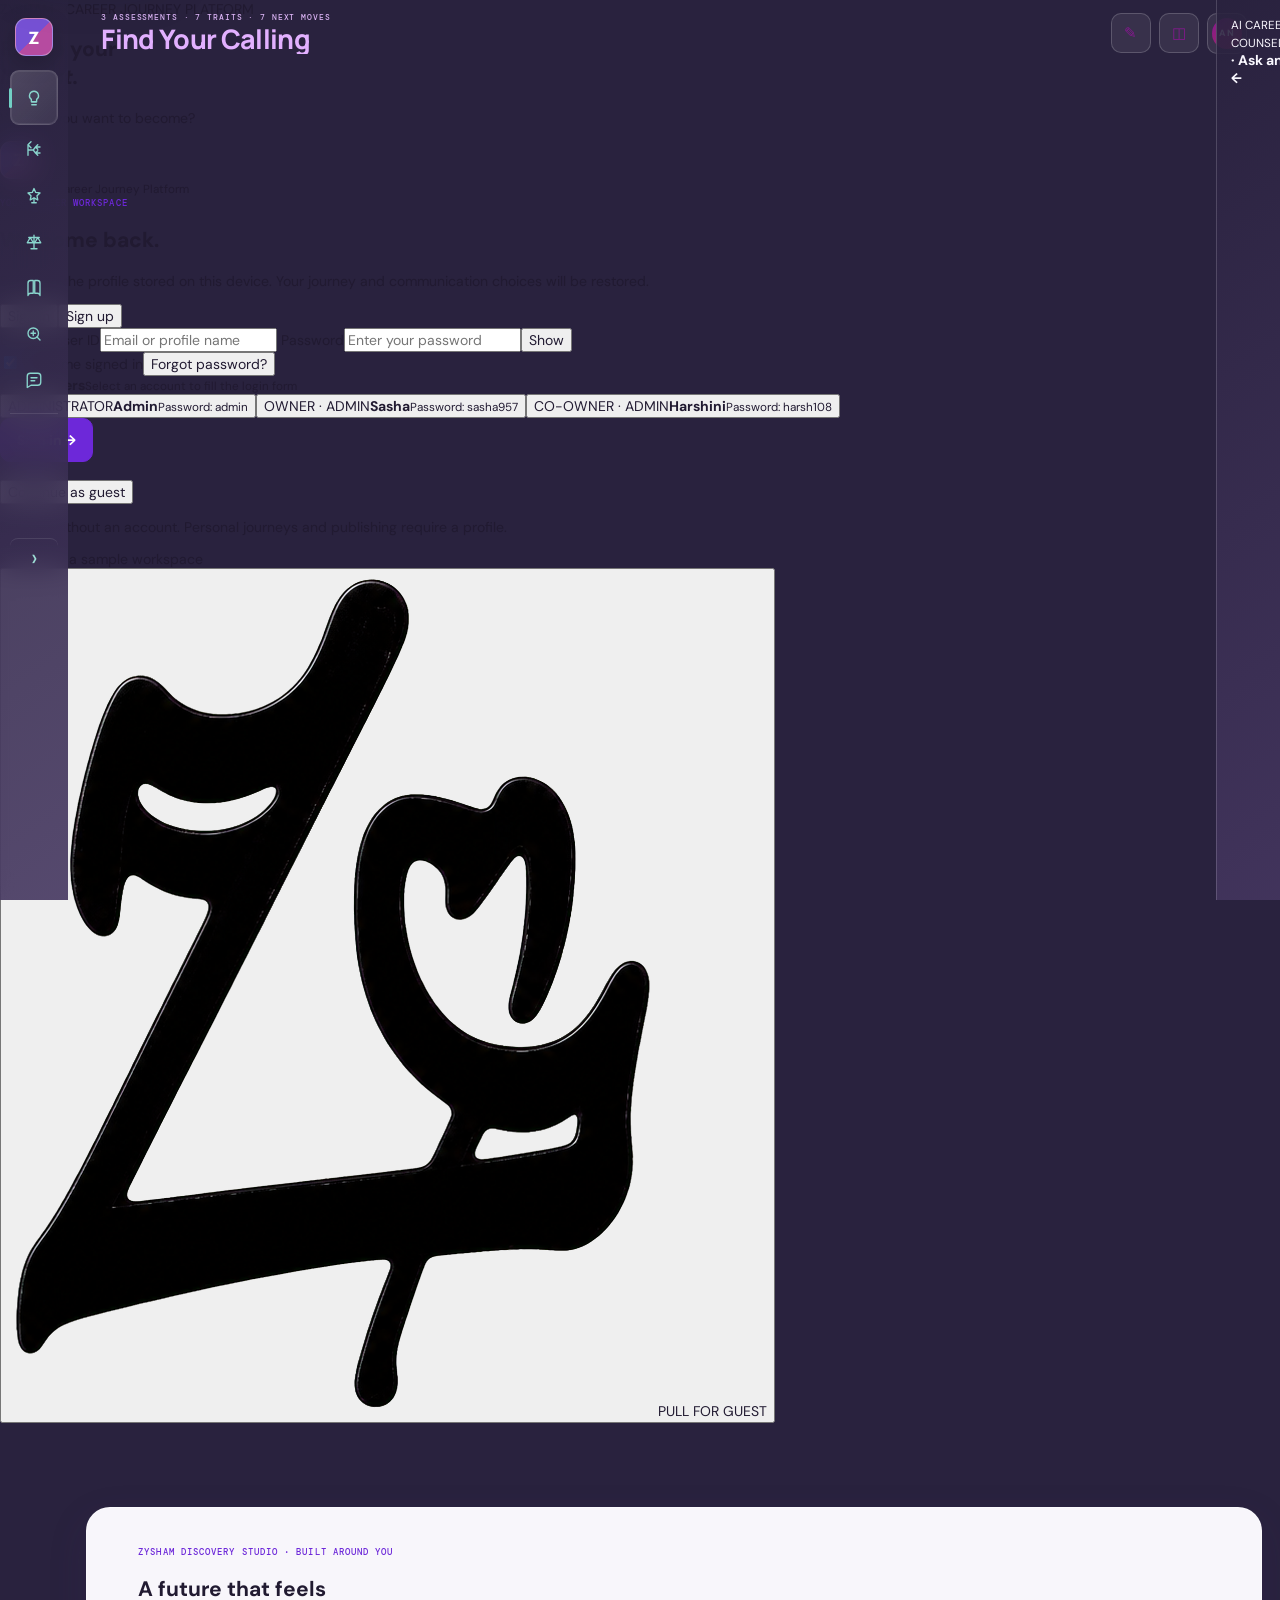
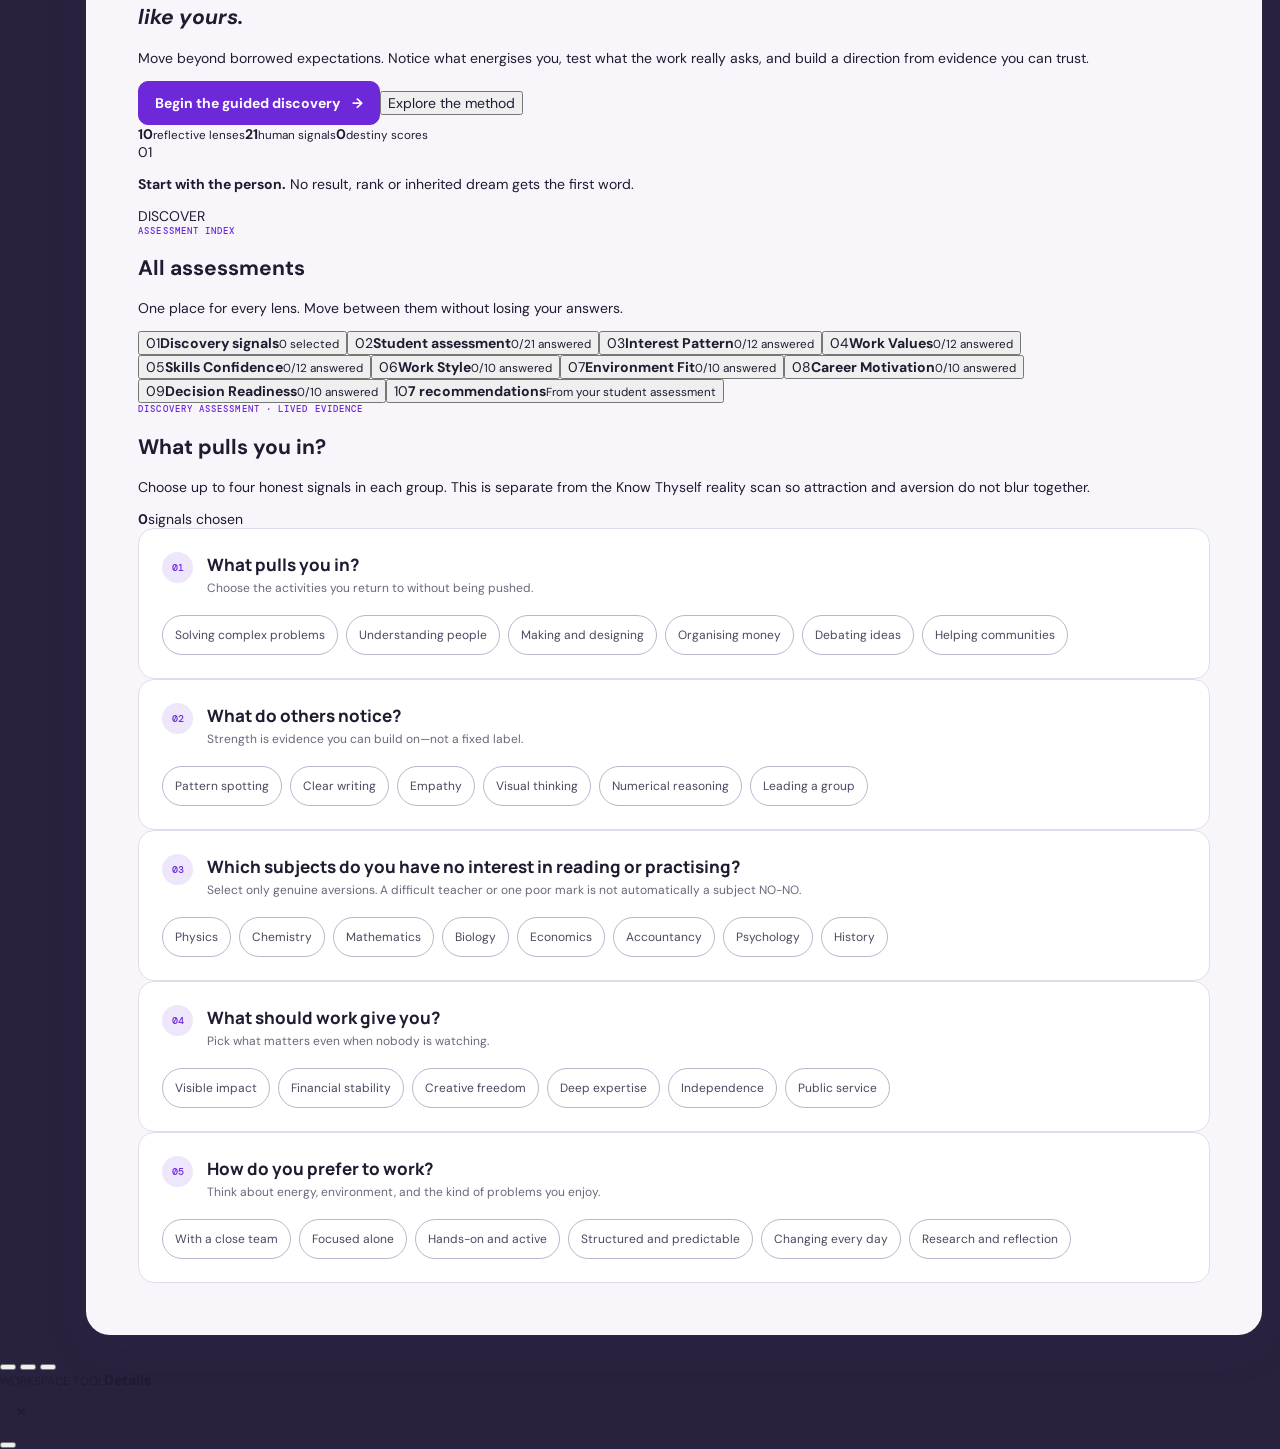
==== commit aa5c212c: "Harden prompt sync and expand Vedic guidance" ====
--- a/index.html
+++ b/index.html
@@ -70,6 +70,8 @@
           <button class="nav-item" data-view="overview" data-menu="journey"><span class="nav-icon" data-icon="journey" aria-hidden="true"></span><span>My Journey</span></button>
           <button class="nav-item" data-view="dream-job" data-menu="dreamJob"><span class="nav-icon" data-icon="dream" aria-hidden="true"></span><span>The Dream Job</span></button>
           <button class="nav-item" data-view="jobs" data-menu="ethics"><span class="nav-icon" data-icon="karma" aria-hidden="true"></span><span>Moral &amp; Ethics</span></button>
+          <button class="nav-item" data-view="entrance-exams" data-menu="learning"><span class="nav-icon" data-icon="study" aria-hidden="true"></span><span>Learning &amp; Courses</span></button>
+          <button class="nav-item" data-view="research" data-menu="research"><span class="nav-icon" data-icon="research" aria-hidden="true"></span><span>Research Library</span></button>
           <button class="nav-item" data-view="discussions" data-menu="discussions"><span class="nav-icon" data-icon="discussions" aria-hidden="true"></span><span>Experience Forum</span></button>
         </nav>
 
@@ -102,16 +104,7 @@
         <section class="view-host" id="viewHost" aria-live="polite"></section>
       </main>
 
-      <aside class="research-rail" id="researchRail" aria-label="Research navigation">
-        <nav class="right-learning-nav" aria-label="Learning and skill building">
-          <button type="button" data-learning-view="entrance-exams" title="Entrance Exams"><span class="utility-icon" data-icon="exam" aria-hidden="true"></span><strong>Entrance Exams</strong></button>
-          <button type="button" data-learning-view="certifications" title="Certification Courses"><span class="utility-icon" data-icon="certificate" aria-hidden="true"></span><strong>Certification Courses</strong></button>
-          <button type="button" data-learning-view="traditional" title="Traditional Courses"><span class="utility-icon" data-icon="traditional" aria-hidden="true"></span><strong>Traditional Courses</strong></button>
-        </nav>
-        <button class="research-rail-home" id="researchButton" aria-label="Open Research" aria-controls="rightDrawer"><span class="utility-icon" data-icon="research" aria-hidden="true"></span><strong>Research</strong><small id="researchRailTotal">Evidence library</small></button>
-        <nav id="researchRailNav" aria-label="Research domains"></nav>
-        <button class="research-rail-saved" id="researchSavedButton" aria-controls="rightDrawer"><span aria-hidden="true">☆</span><strong>Saved</strong><small id="researchRailSaved">0</small></button>
-        <button class="research-rail-toggle" id="rightSidebarToggle" aria-controls="researchRail" aria-expanded="false" title="Expand research navigation"><span aria-hidden="true">‹</span><strong>Expand</strong></button>
+      <aside class="research-rail ai-chat-rail" id="researchRail" aria-label="AI Chat">
         <div class="mentor-dock" id="mentorDock" aria-label="Career mentor">
           <button class="mentor-trigger" id="mentorTrigger" aria-expanded="false" aria-controls="rightDrawer" aria-label="Open AI career counsellor">
             <span class="mentor-face mentor-animal cat" id="mentorFace"></span>
--- a/style.css
+++ b/style.css
@@ -2744,6 +2744,13 @@
 .vedic-reason { display: grid; gap: 3px; margin-top: 10px; }
 .vedic-reason strong, .vedic-experiment strong { color: #8a5a17; font: 600 7px 'DM Mono', monospace; letter-spacing: .08em; text-transform: uppercase; }
 .vedic-reason span { color: var(--ink-soft); font-size: 9px; }
+.vedic-why-list { display: grid; gap: 8px; margin: 5px 0 0; padding: 0; list-style: none; }
+.vedic-why-list li { display: grid; gap: 4px; padding: 9px 10px; border: 1px solid color-mix(in srgb, #bd7d18 18%, var(--line)); border-radius: 9px; background: color-mix(in srgb, #f7c66d 8%, var(--surface-soft)); }
+.vedic-why-list li > div { display: flex; align-items: baseline; justify-content: space-between; gap: 10px; }
+.vedic-why-list b { color: var(--ink); font-size: 9px; }
+.vedic-why-list :is(a,em) { color: #8a5a17; font: 600 7px 'DM Mono', monospace; font-style: normal; text-decoration: none; }
+.vedic-why-list a:hover { text-decoration: underline; }
+.vedic-why-list p { margin: 0; color: var(--ink-soft); font-size: 9px; line-height: 1.55; }
 .vedic-role-list { display: flex; flex-wrap: wrap; gap: 6px; margin-top: 12px; }
 .vedic-role-list span { padding: 5px 8px; border: 1px solid var(--line); border-radius: 999px; background: var(--surface-soft); color: var(--ink-soft); font-size: 8px; }
 .vedic-experiment { margin-top: 13px; padding: 11px 12px; border-radius: 10px; background: color-mix(in srgb, var(--secondary) 8%, var(--surface-soft)); }
@@ -4533,6 +4540,63 @@
 .ethics-manifesto h2 { max-width: 25ch; margin: 10px 0 12px; color: #fff; font: 800 clamp(28px, 4vw, 48px)/1.08 'Manrope', sans-serif; letter-spacing: -.045em; }
 .ethics-manifesto p { max-width: 68ch; margin: 0; color: rgba(255, 255, 255, .78); font-size: 14px; line-height: 1.6; }
 
+/* All discovery navigation now lives on the left; the right rail belongs only to AI Chat. */
+:root { --research-rail-expanded: var(--research-rail-collapsed); }
+.research-rail.ai-chat-rail {
+  grid-template-rows: minmax(0, 1fr) auto;
+  align-items: end;
+  padding: 10px 7px;
+  overflow: visible;
+}
+.research-rail.ai-chat-rail .mentor-dock { grid-row: 2; }
+.nav-group-learning { --nav-accent: #91c8ff; }
+.nav-group-research { --nav-accent: #f4c66f; }
+
+/* Dark glass keeps the chat legible while retaining the campus atmosphere. */
+body[data-drawer-kind="mentor"] .right-drawer {
+  border-left-color: rgba(255, 255, 255, .18);
+  background:
+    radial-gradient(circle at 18% 4%, rgba(121, 82, 148, .24), transparent 36%),
+    linear-gradient(155deg, rgba(25, 18, 42, .94), rgba(42, 28, 59, .90));
+  color: #fbf9ff;
+  box-shadow: -22px 0 54px rgba(10, 6, 17, .42), inset 1px 0 rgba(255, 255, 255, .14);
+  backdrop-filter: blur(28px) saturate(.86);
+  -webkit-backdrop-filter: blur(28px) saturate(.86);
+}
+body[data-drawer-kind="mentor"] .right-drawer-head {
+  border-bottom-color: rgba(255, 255, 255, .14);
+  background: rgba(19, 13, 31, .48);
+  color: #fbf9ff;
+}
+body[data-drawer-kind="mentor"] .right-drawer-identity small { color: #d7cce2; }
+body[data-drawer-kind="mentor"] .right-drawer-head .icon-button { color: #fff; }
+body[data-drawer-kind="mentor"] #mentorPanel {
+  --ink: #fbf9ff;
+  --ink-soft: #e4dcec;
+  --muted: #c2b4cf;
+  --line: rgba(255, 255, 255, .14);
+  --line-strong: rgba(255, 255, 255, .24);
+  --surface: rgba(255, 255, 255, .08);
+  --surface-soft: rgba(255, 255, 255, .06);
+  --primary: #d5a5ff;
+  --primary-soft: rgba(184, 117, 239, .18);
+  color: var(--ink);
+}
+body[data-drawer-kind="mentor"] #mentorPanel :is(.mentor-context select, .mentor-chat-form textarea, .mentor-message) {
+  border-color: rgba(255, 255, 255, .16);
+  background: rgba(255, 255, 255, .08);
+  color: #fbf9ff;
+  box-shadow: inset 0 1px rgba(255, 255, 255, .08);
+}
+body[data-drawer-kind="mentor"] #mentorPanel :is(select, textarea) option { color: #251a30; }
+body[data-drawer-kind="mentor"] #mentorPanel textarea::placeholder { color: #a99ab6; }
+body[data-drawer-kind="mentor"] #mentorPanel .mentor-message.user,
+body[data-drawer-kind="mentor"] #mentorPanel .mentor-recommendation {
+  border-color: rgba(211, 159, 255, .28);
+  background: rgba(156, 91, 203, .18);
+}
+body[data-drawer-kind="mentor"] #mentorPanel .mentor-disclosure { color: #bcaec8; }
+
 /* Final content-surface policy: wrapperless canvas + neutral milk glass. */
 #viewHost > .view-enter {
   border: 0 !important;
